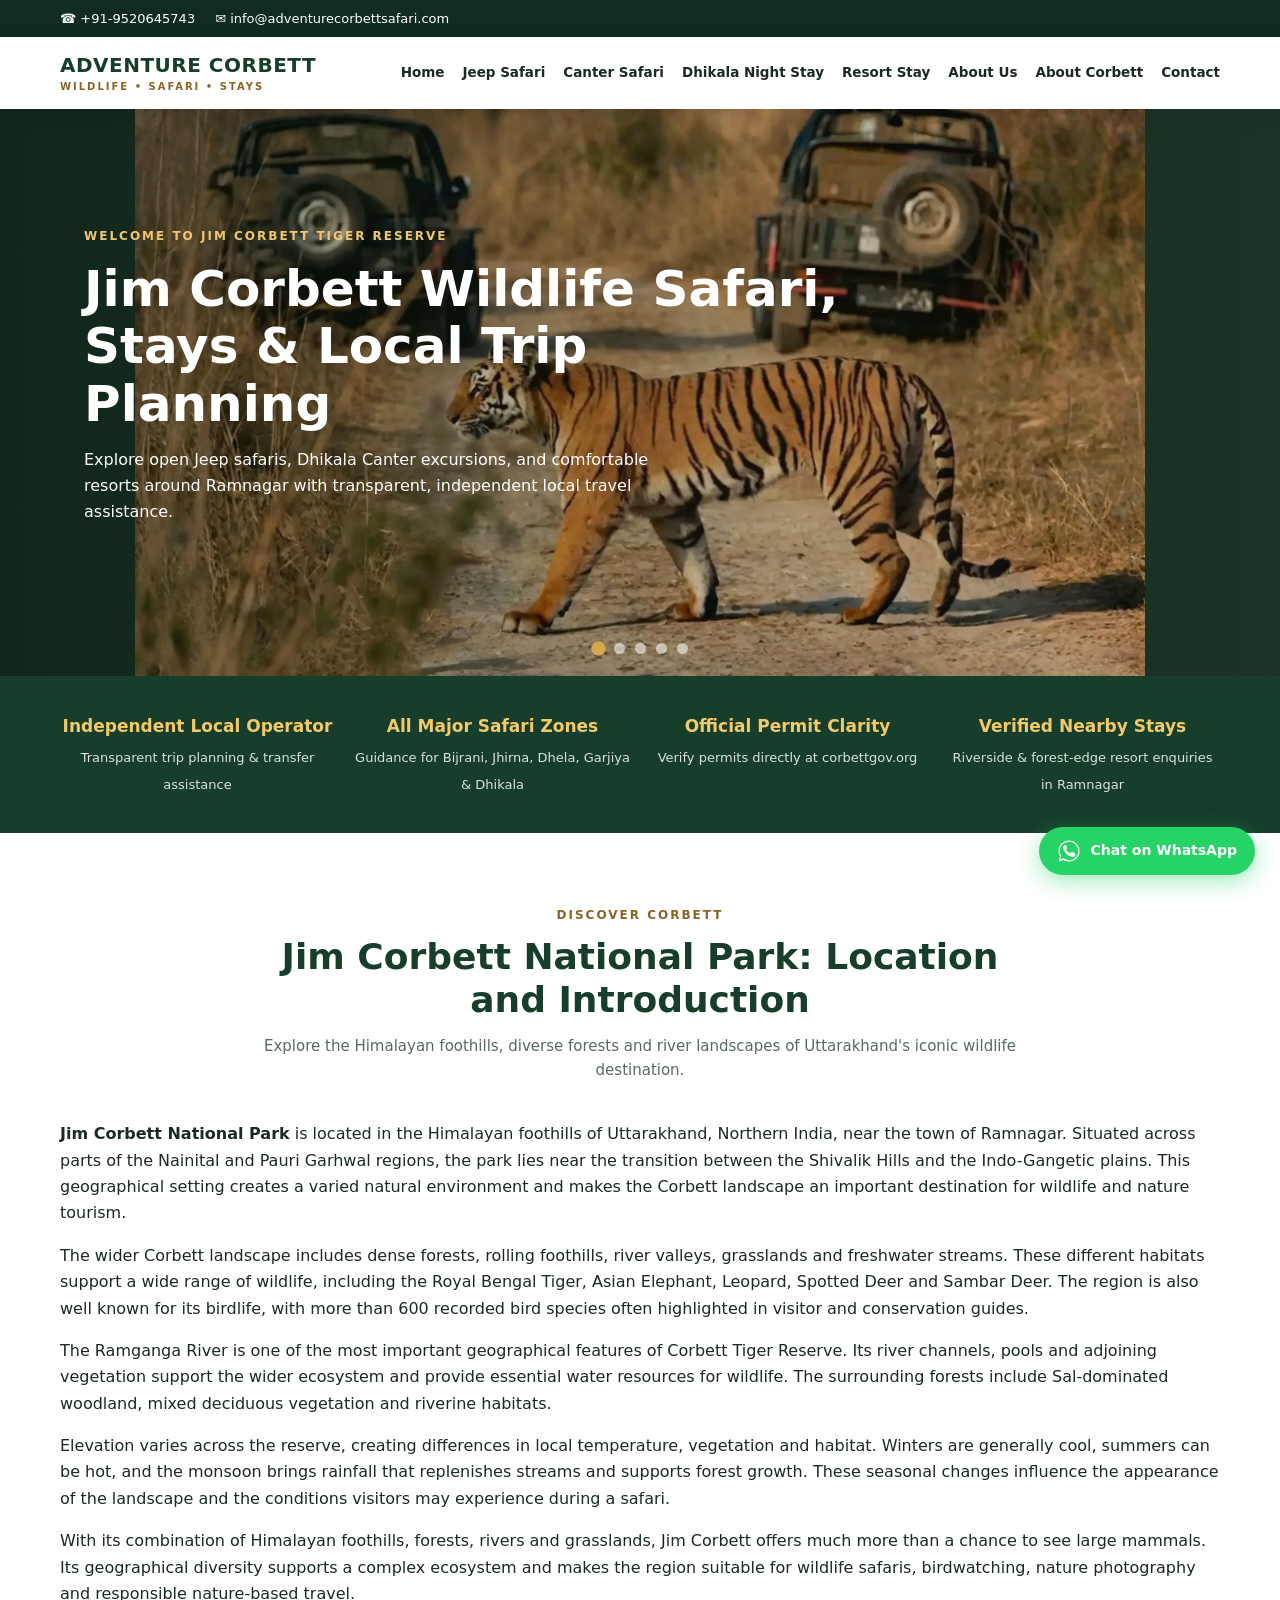
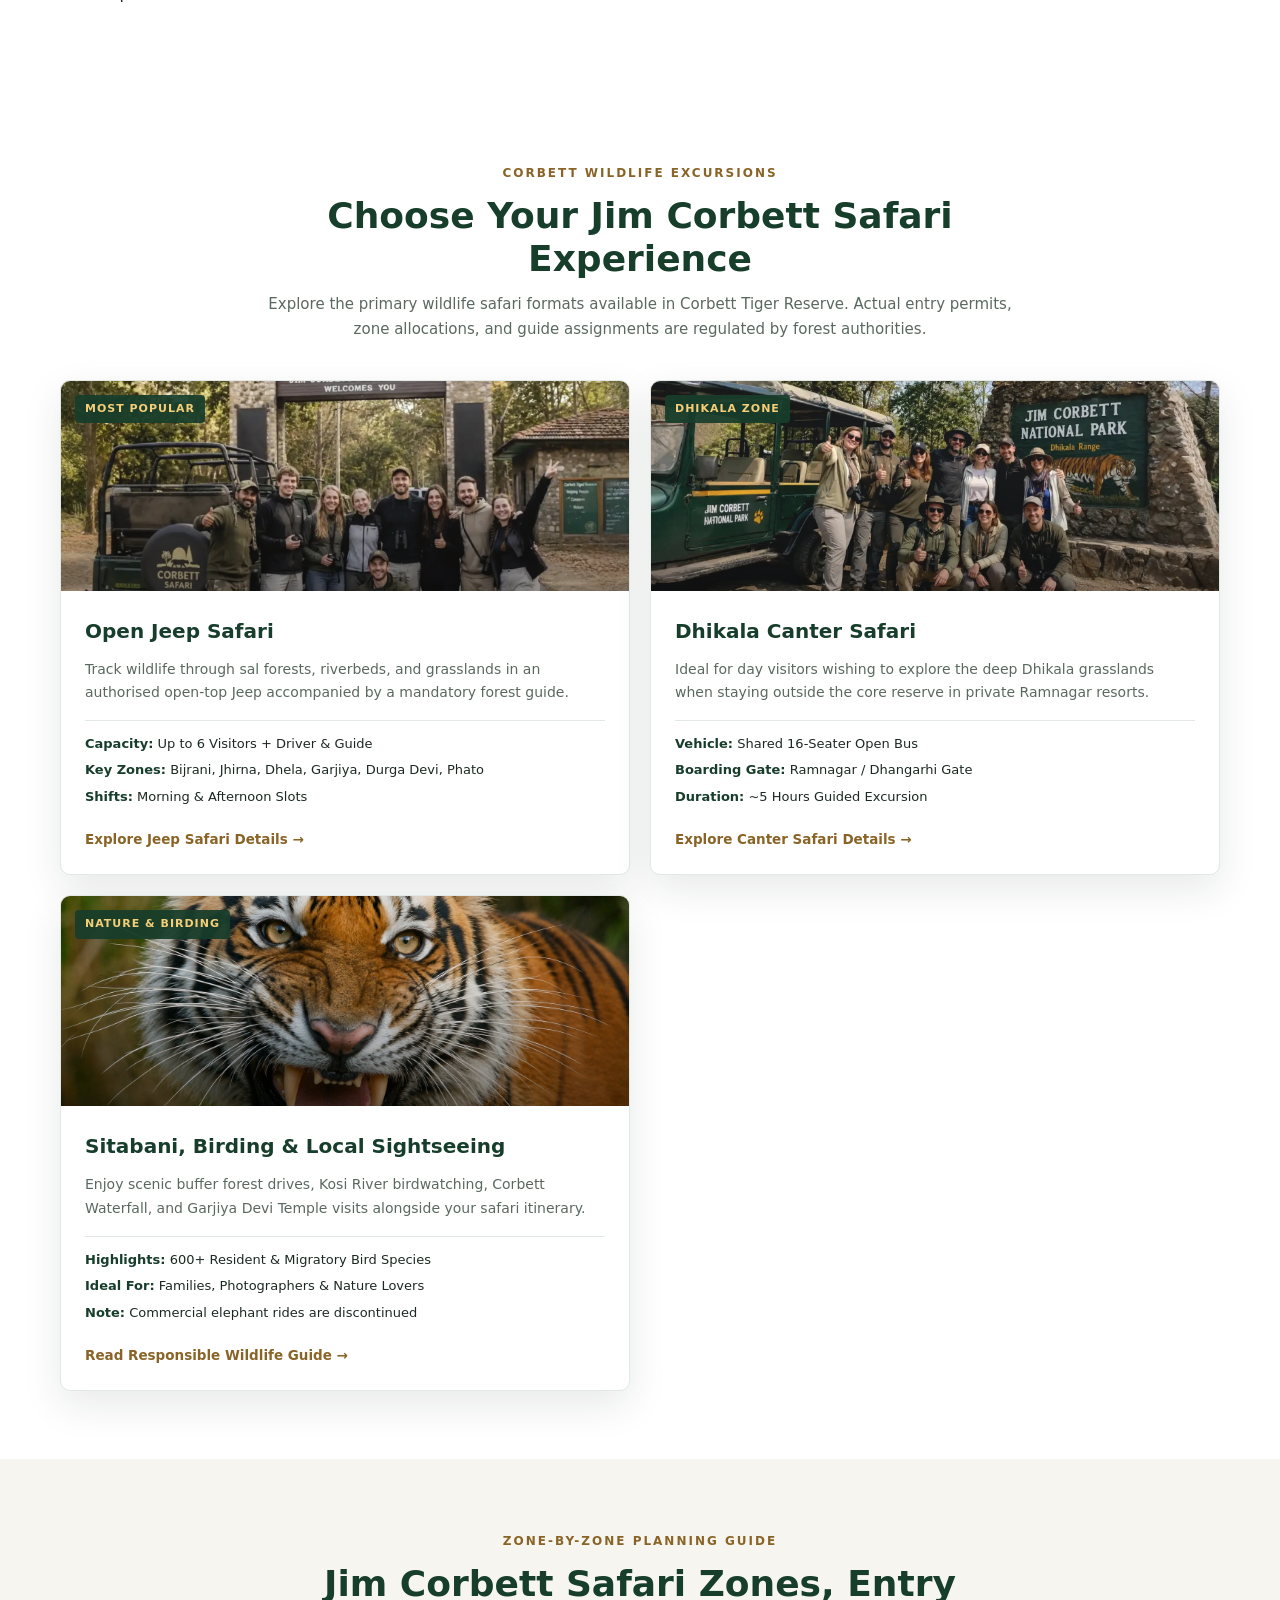
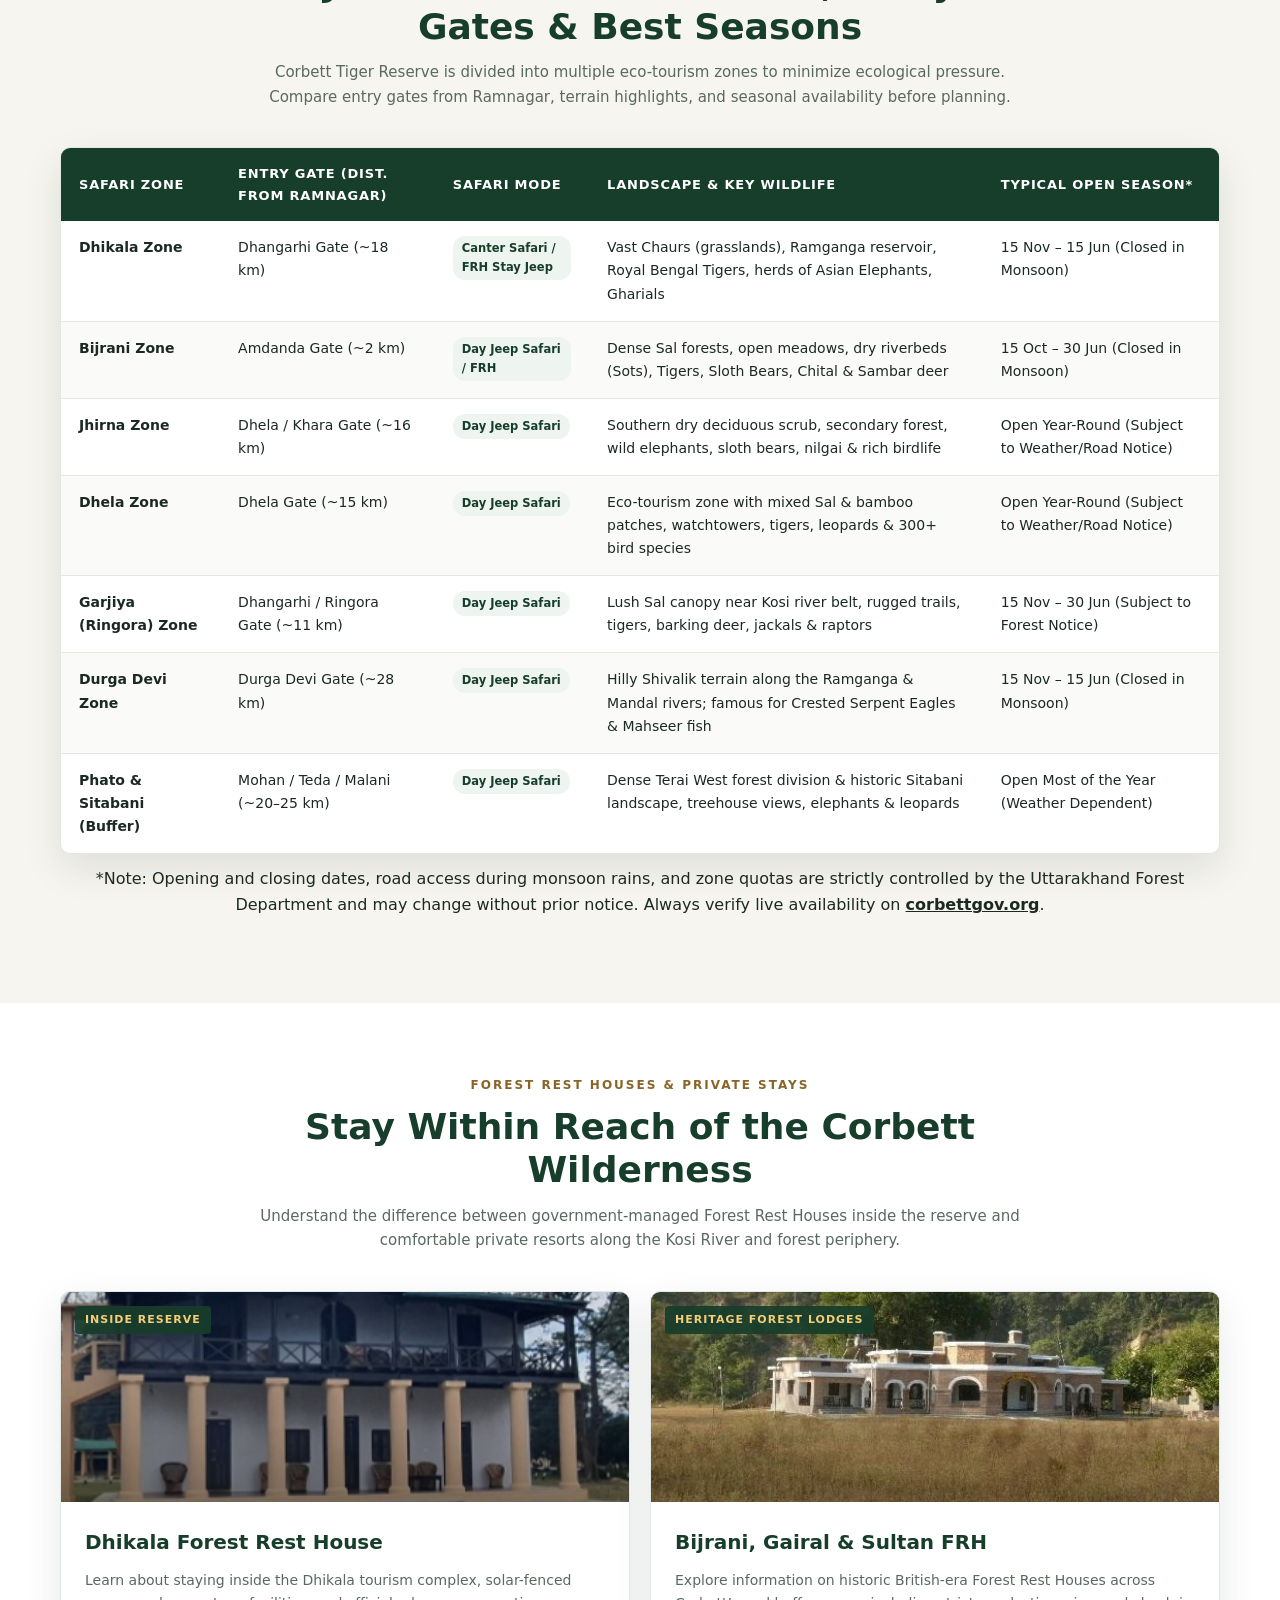
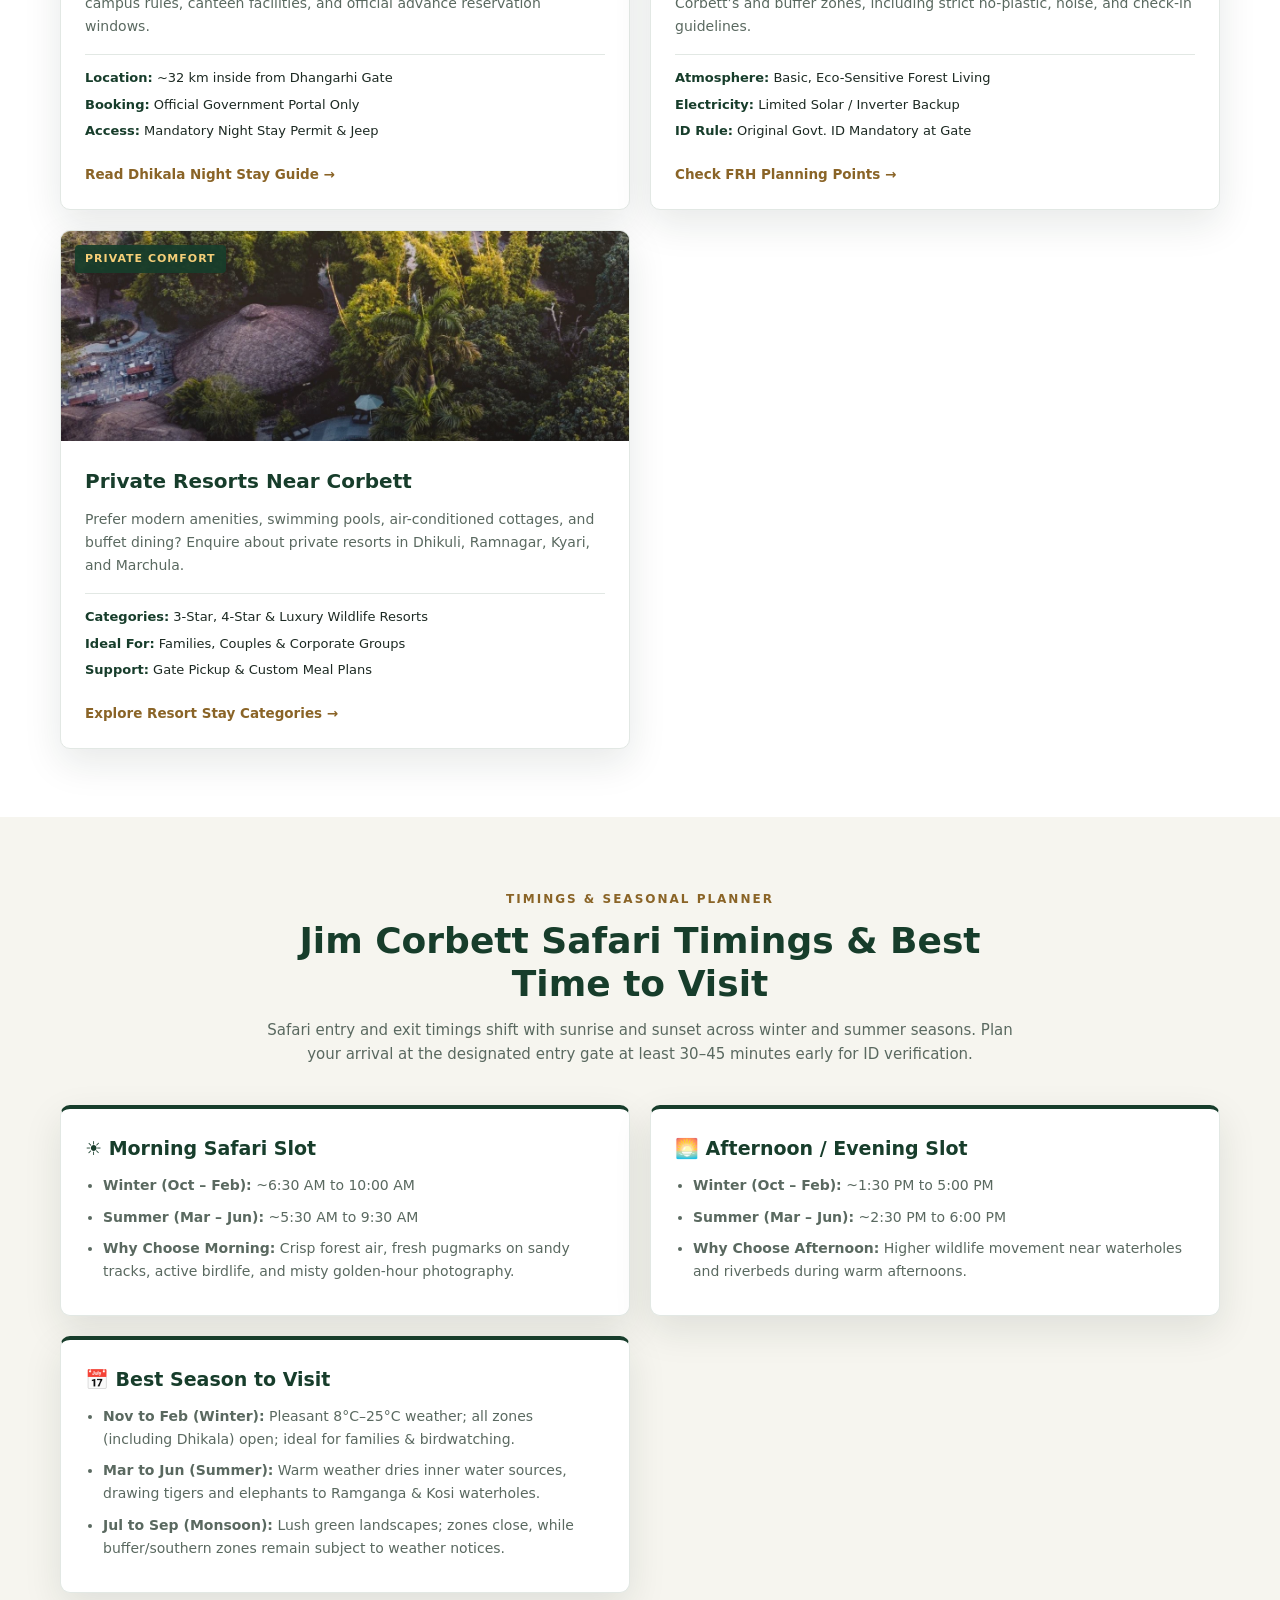
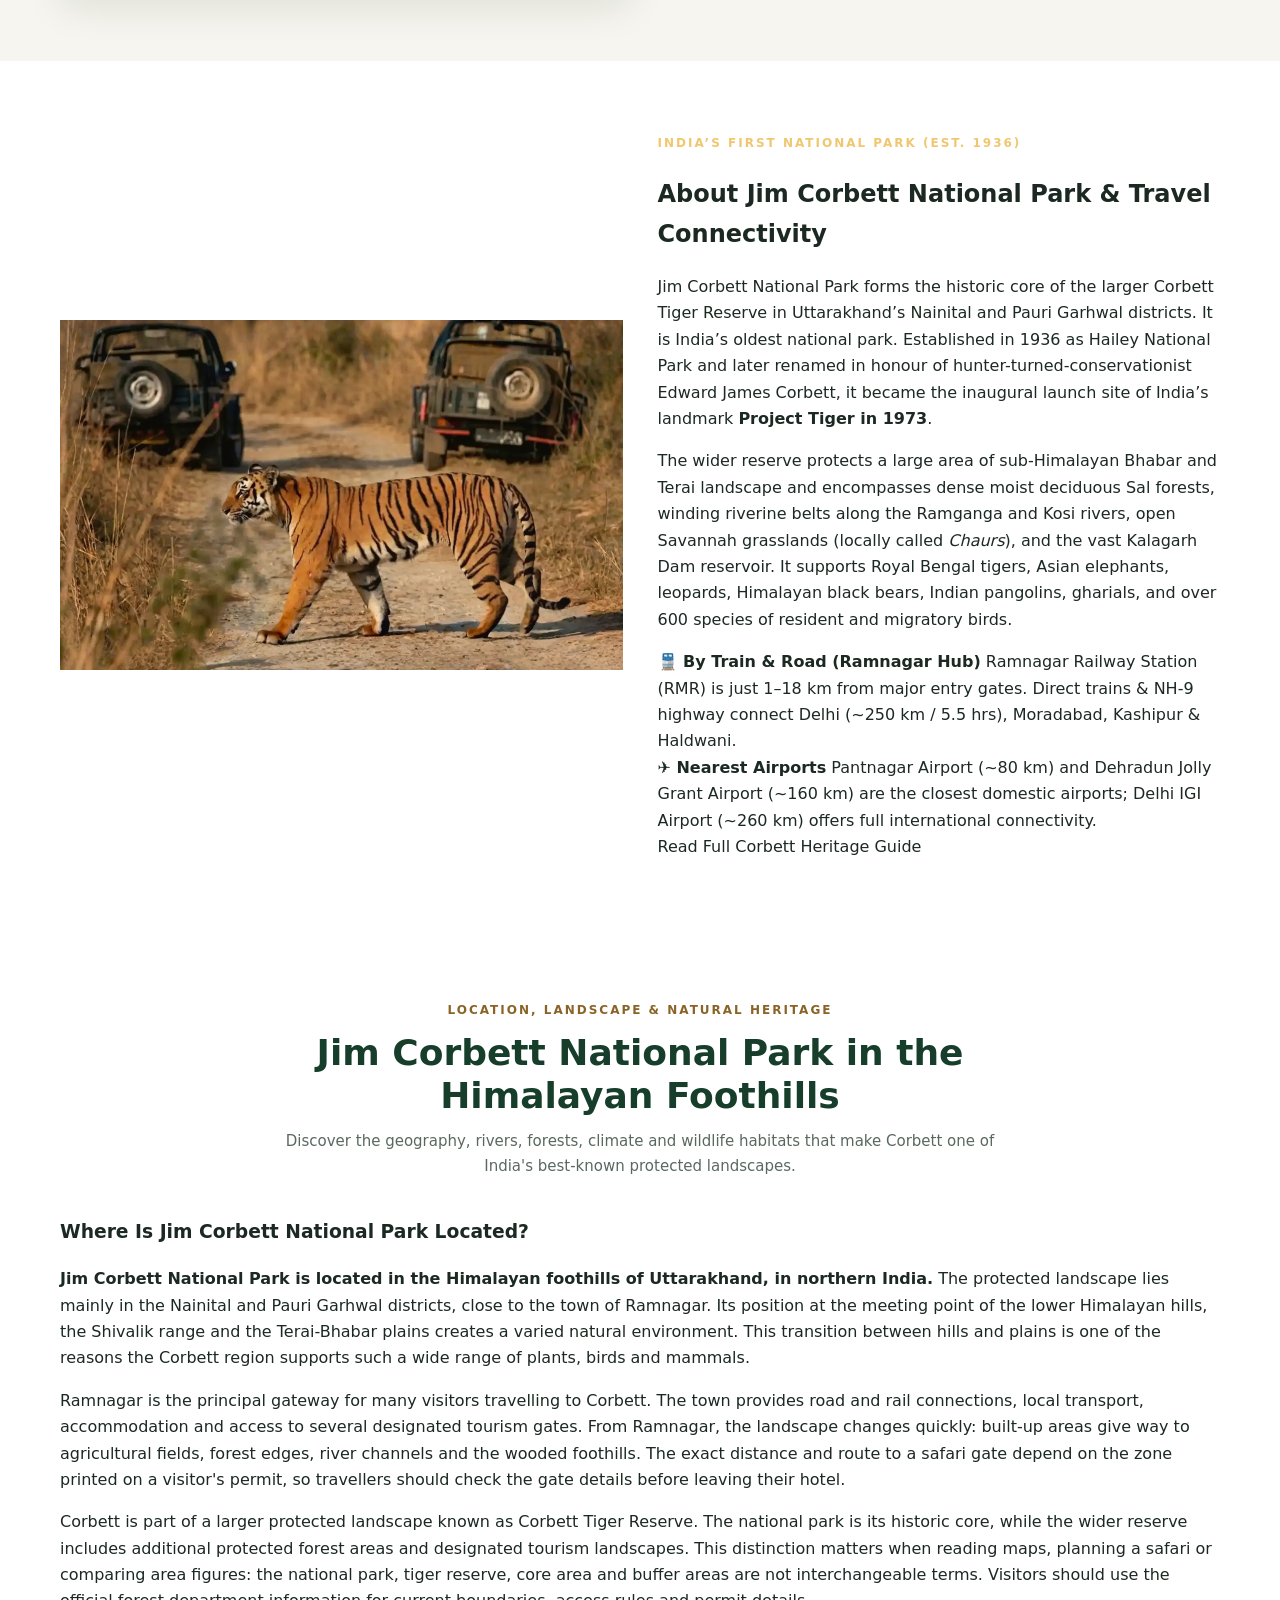
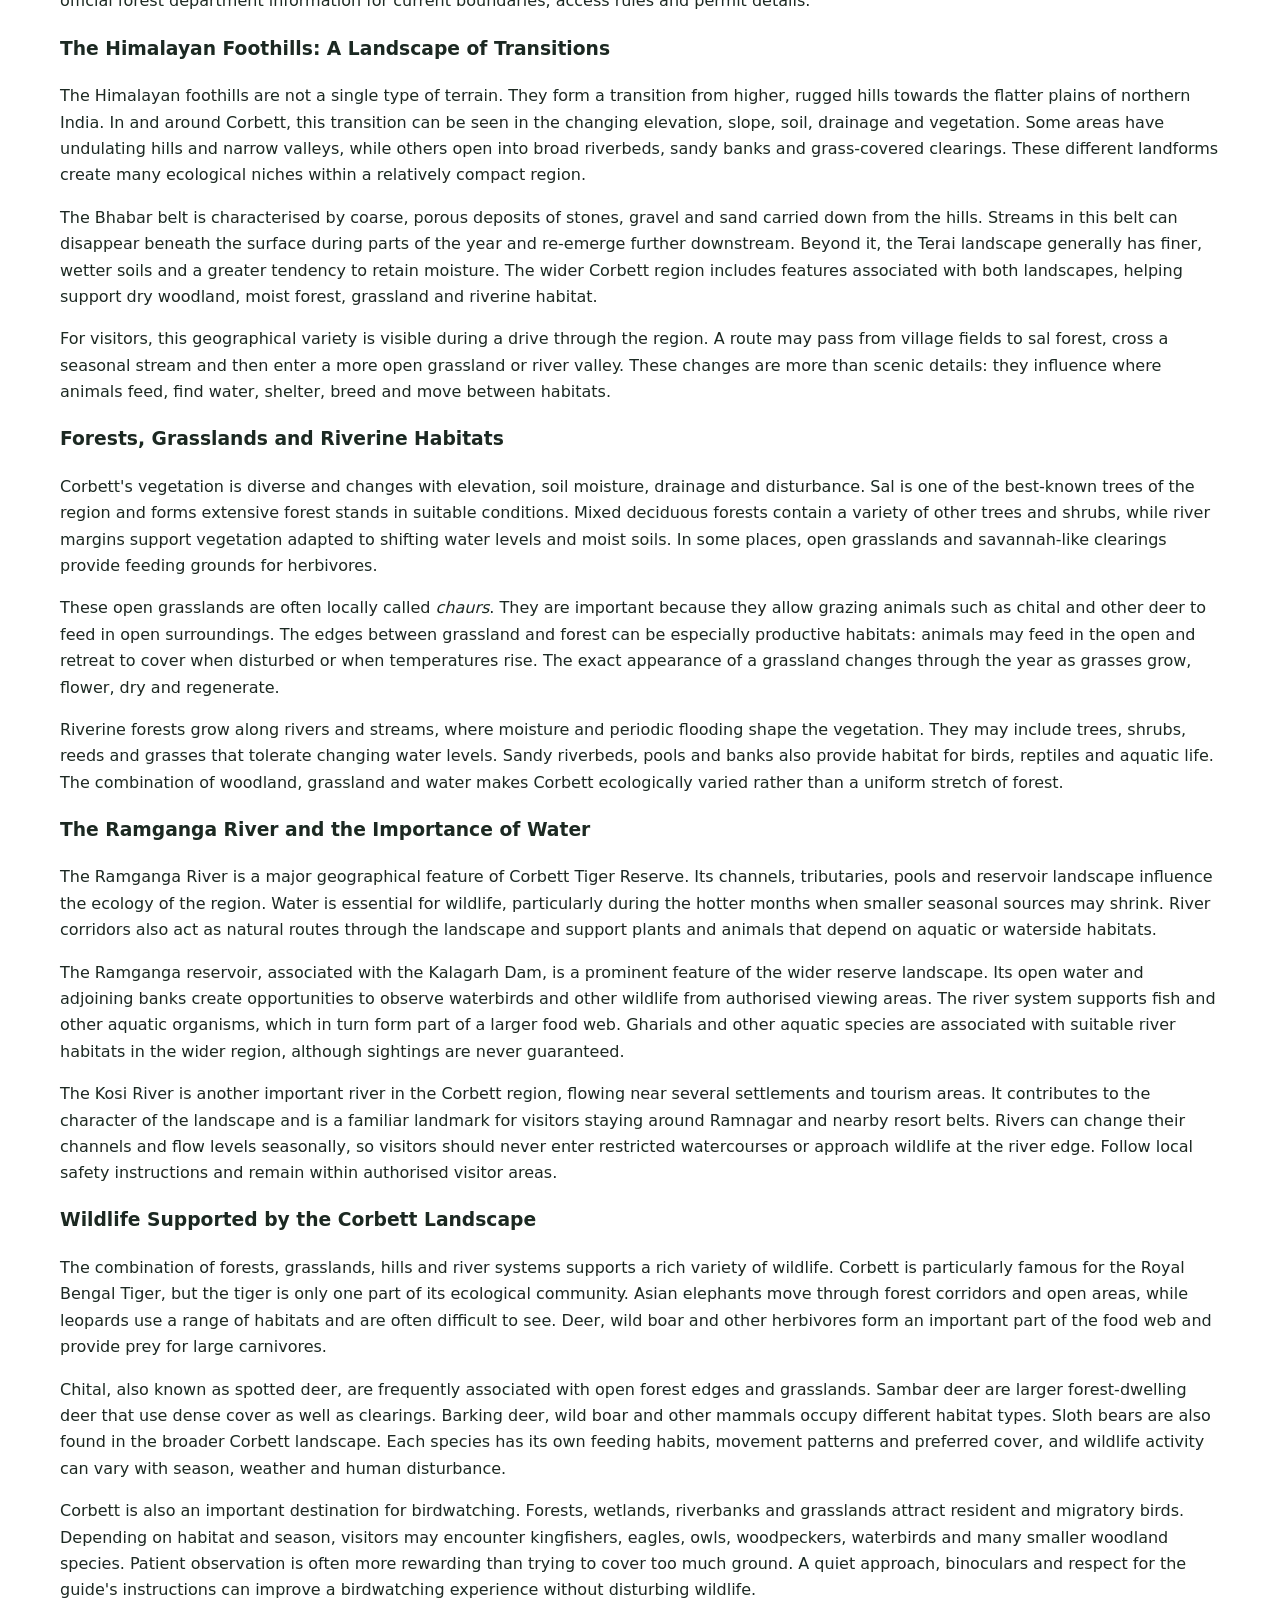
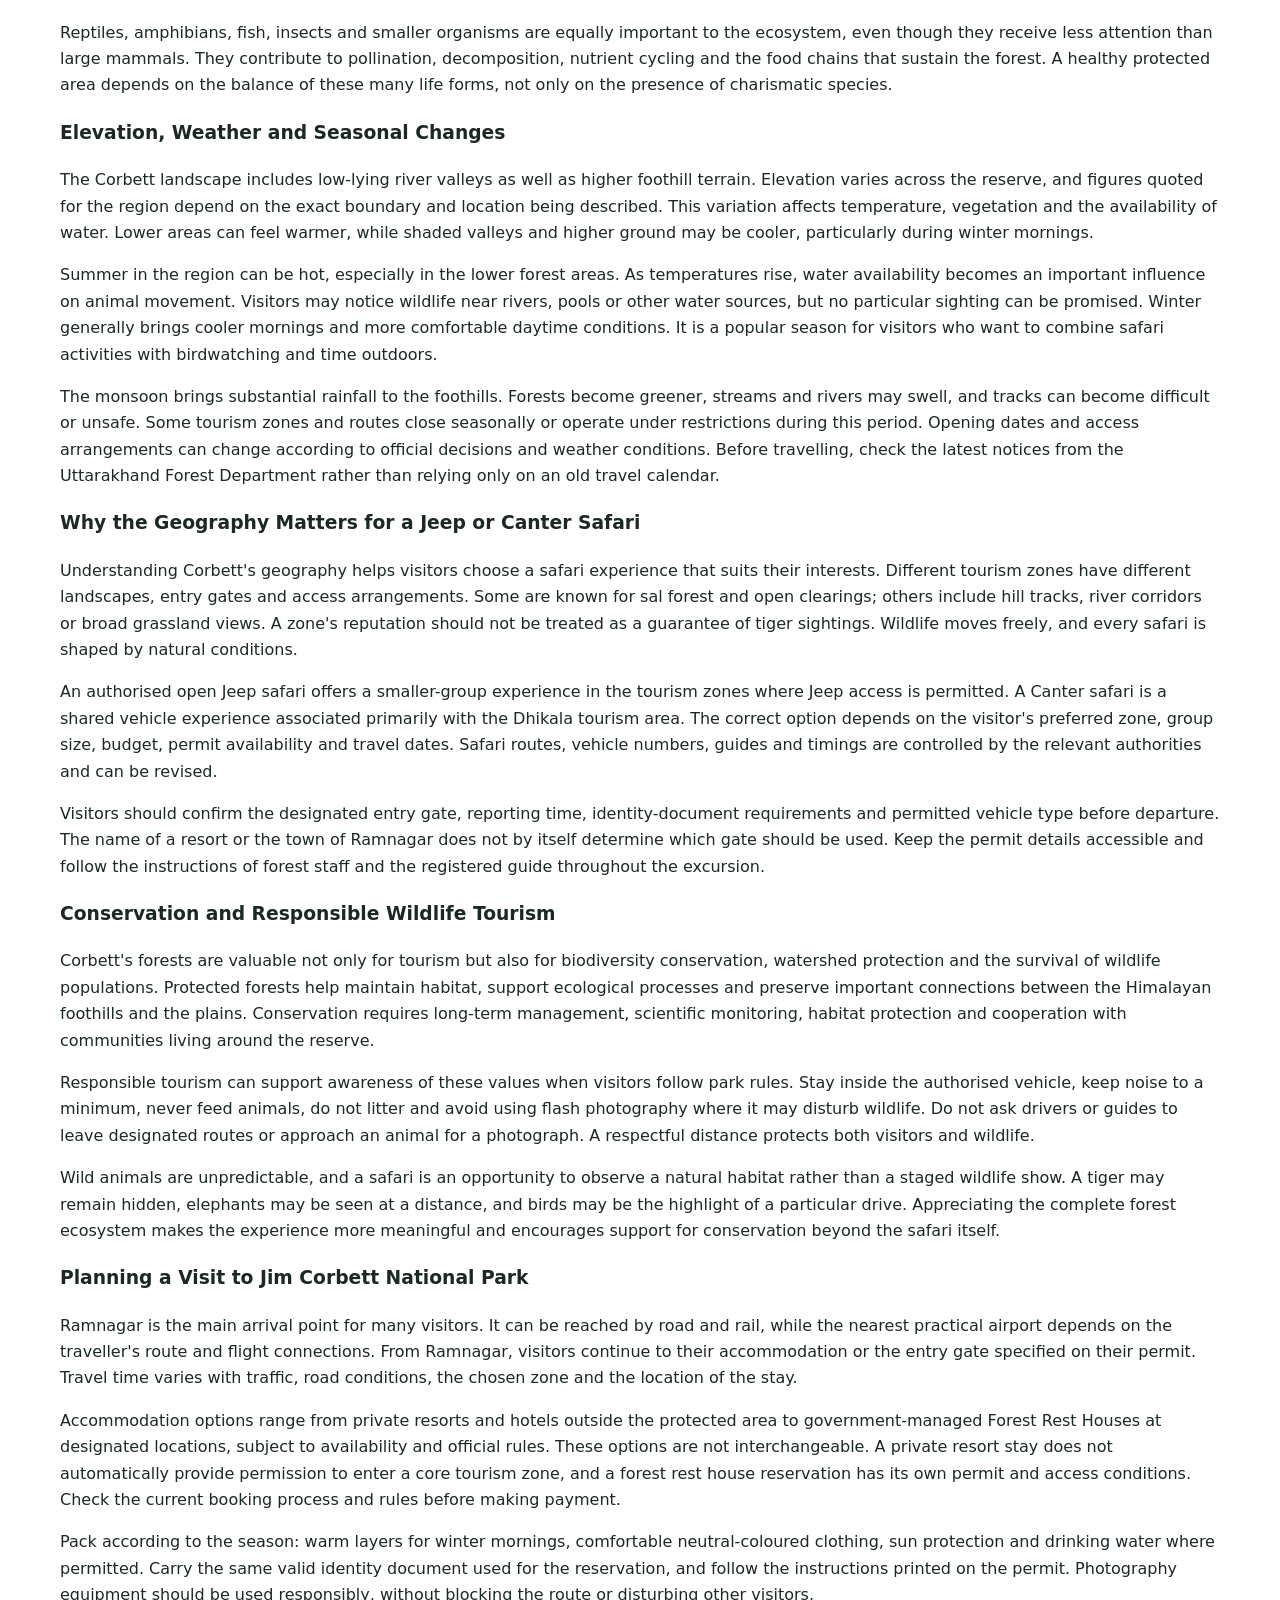
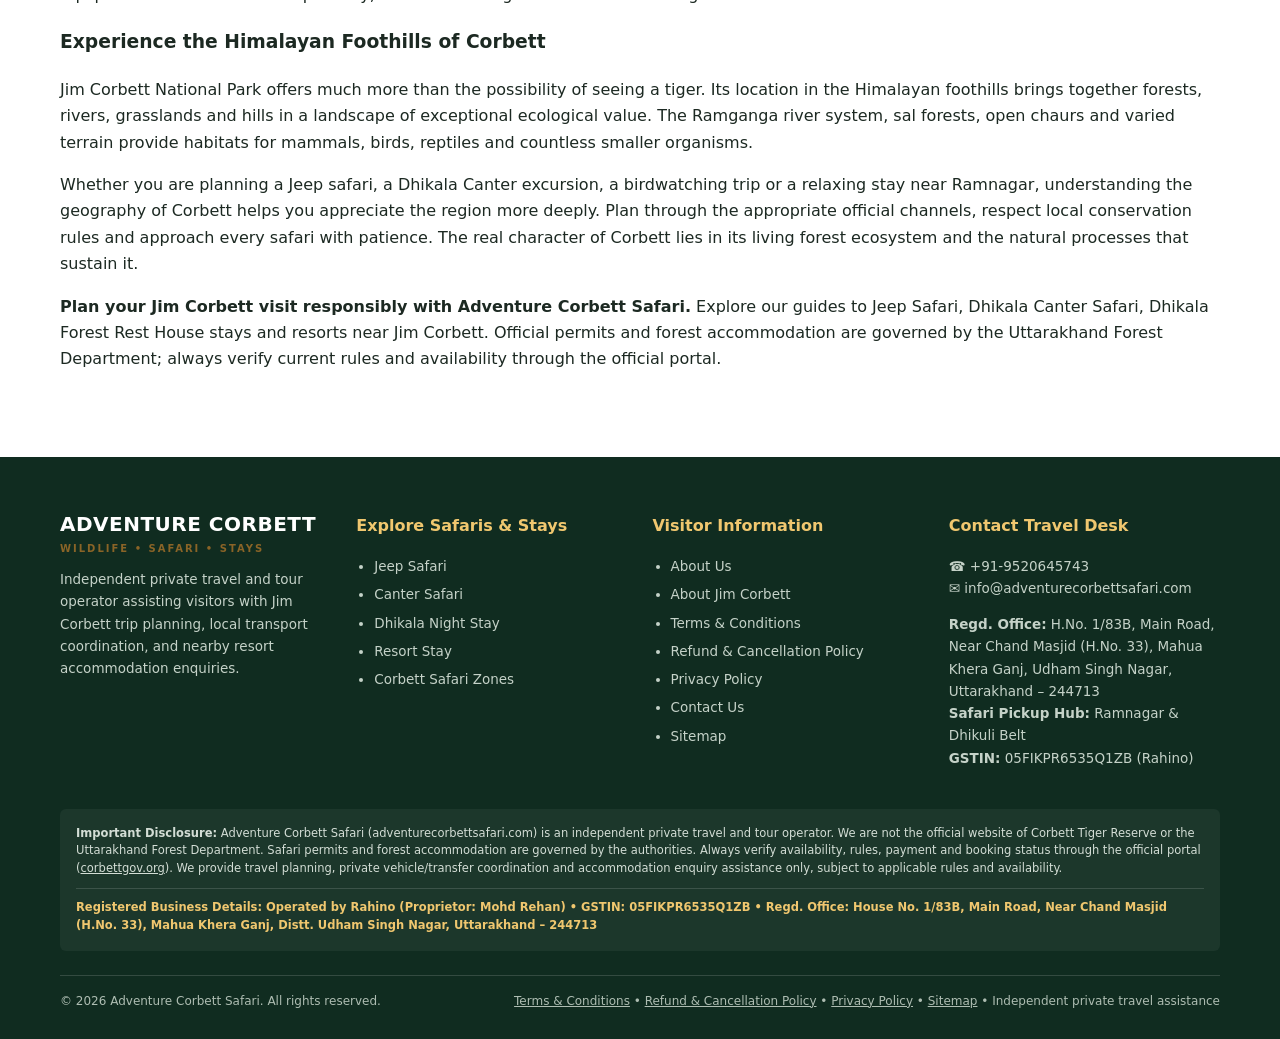
==== index.html @ 307fe95a "Update contact information and add sitemap link" ====
<!doctype html>
<html lang="en">
<head>
<!-- Google tag (gtag.js) -->
<script async src="https://www.googletagmanager.com/gtag/js?id=AW-18551133495"></script>
<script>
  window.dataLayer = window.dataLayer || [];
  function gtag(){dataLayer.push(arguments);}
  gtag('js', new Date());

  gtag('config', 'AW-18551133495');
</script>

<!-- Event snippet for Page view conversion page -->
<script>
  gtag('event', 'conversion', {
      'send_to': 'AW-18551133495/cM0RCI-6rrAdELeq741F',
      'value': 1.0,
      'currency': 'INR'
  });
</script>


  

  
  <meta charset="utf-8">
  <meta name="viewport" content="width=device-width, initial-scale=1">
  <title>Jim Corbett Tour Packages, Resort Stays &amp; Local Travel Guide | Adventure Corbett Safari</title>
  <meta name="description" content="Plan your Jim Corbett National Park trip with Jeep Safari, Dhikala Canter Safari, safari zone guides and resort stays near Ramnagar, Uttarakhand.">
  <meta name="keywords" content="Jim Corbett National Park, Jim Corbett safari, Jim Corbett Jeep Safari, Dhikala Canter Safari, Corbett safari zones, resorts near Jim Corbett, Ramnagar Uttarakhand">
  <link rel="canonical" href="https://adventurecorbettsafari.com/">
  <link rel="sitemap" type="application/xml" title="Sitemap" href="https://adventurecorbettsafari.com/sitemap.xml">
  <meta name="robots" content="index, follow">
  <meta name="theme-color" content="#173d2b">

  <!-- Favicon -->
  <link rel="icon" href="assets/zone/favicon.ico">

  <!-- Open Graph / Social Sharing -->
  <meta property="og:type" content="website">
  <meta property="og:title" content="Jim Corbett National Park Safari &amp; Travel Guide | Adventure Corbett">
  <meta property="og:description" content="Explore Jim Corbett Jeep Safari, Dhikala Canter Safari, safari zones, forest stays and resorts near Ramnagar with independent local travel assistance.">
  <meta property="og:url" content="https://adventurecorbettsafari.com/">
  <meta property="og:image" content="https://adventurecorbettsafari.com/assets/images/royal_bengal_tiger_closeup.webp">
  <meta property="og:locale" content="en_IN">
  <meta name="twitter:card" content="summary_large_image">
  <meta name="twitter:title" content="Jim Corbett National Park Safari &amp; Travel Guide">
  <meta name="twitter:description" content="Plan Jeep Safari, Dhikala Canter Safari and resort stays near Jim Corbett National Park.">

  <!-- Unified Stylesheet -->
  <link rel="stylesheet" href="assets/style.css">

  <!-- Structured Data (JSON-LD) for TravelAgency SEO Rich Snippets -->
  <script type="application/ld+json">
{
  "@context": "https://schema.org",
  "@graph": [
    {
      "@type": "TravelAgency",
      "@id": "https://adventurecorbettsafari.com/#travelagency",
      "name": "Adventure Corbett Safari",
      "legalName": "Rahino (Proprietor: Mohd Rehan)",
      "taxID": "05FIKPR6535Q1ZB",
      "description": "Independent private travel assistance for Jim Corbett safari planning, local transport coordination and resort accommodation enquiries near Ramnagar, Uttarakhand.",
      "url": "https://adventurecorbettsafari.com/",
      "telephone": "+91-9520645743",
      "email": "info@adventurecorbettsafari.com",
      "address": {
        "@type": "PostalAddress",
        "streetAddress": "House No. 1/83B, Main Road, Near Chand Masjid (H.No. 33), Mahua Khera Ganj, Distt. Udham Singh Nagar",
        "addressRegion": "Uttarakhand",
        "postalCode": "244713",
        "addressCountry": "IN"
      },
      "areaServed": [
        {
          "@type": "Place",
          "name": "Jim Corbett National Park"
        },
        {
          "@type": "City",
          "name": "Ramnagar"
        },
        {
          "@type": "AdministrativeArea",
          "name": "Uttarakhand"
        }
      ]
    },
    {
      "@type": "WebSite",
      "@id": "https://adventurecorbettsafari.com/#website",
      "url": "https://adventurecorbettsafari.com/",
      "name": "Adventure Corbett Safari",
      "publisher": {
        "@id": "https://adventurecorbettsafari.com/#travelagency"
      },
      "inLanguage": "en-IN"
    },
    {
      "@type": "WebPage",
      "@id": "https://adventurecorbettsafari.com/#webpage",
      "url": "https://adventurecorbettsafari.com/",
      "name": "Jim Corbett National Park Safari & Travel Guide",
      "dateModified": "2026-11-03T00:35:00+05:30",
      "isPartOf": {
        "@id": "https://adventurecorbettsafari.com/#website"
      },
      "about": {
        "@type": "Place",
        "name": "Jim Corbett National Park"
      },
      "inLanguage": "en-IN"
    }
  ]
}
  </script>
</head>
<body>

  <!-- ====================================================================
       GLOBAL TOPBAR (Identical on ALL 8 Pages)
       ==================================================================== -->
  <div class="topbar" id="top">
    <div class="topbar-inner">
      <div class="topbar-links">
        <a href="tel:+919520645743">☎ +91-9520645743</a>
        <a href="mailto:info@adventurecorbettsafari.com">✉ info@adventurecorbettsafari.com</a>
      </div>
    </div>
  </div>

  <!-- ====================================================================
       GLOBAL HEADER & NAVIGATION (Identical on ALL 8 Pages)
       Active class is applied automatically by assets/script.js
       ==================================================================== -->
  <header class="site-header">
    <div class="nav-wrap">
      <a class="brand" href="https://adventurecorbettsafari.com">
    ADVENTURE CORBETT
    <small>WILDLIFE • SAFARI • STAYS</small>
</a>
      <button class="menu-toggle" type="button" aria-label="Open navigation" aria-expanded="false">☰</button>
      <nav class="nav-links" aria-label="Main Navigation">
        <a href="https://adventurecorbettsafari.com">Home</a>
        <a href="jeep-safari.html">Jeep Safari</a>
        <a href="canter-safari.html">Canter Safari</a>
        <a href="dhikala-night-stay.html">Dhikala Night Stay</a>
        <a href="resort-stay.html">Resort Stay</a>
        <a href="about-us.html">About Us</a>
        <a href="about-jim-corbett.html">About Corbett</a>
        <a href="contact.html">Contact</a>
      </nav>
    </div>
  </header>

  <!-- ====================================================================
       HOME HERO SLIDER (ALL 5 ORIGINAL SLIDES INTACT - LOCAL WEBP)
       ==================================================================== -->
  
<section class="hero" aria-label="Jim Corbett Highlights">
    <div class="slides">

        <!-- Slide 1 -->
        <div class="slide active">
            <img
                src="assets/animation/royal-bengal-tiger.webp"
                alt="Royal Bengal Tiger during Jim Corbett wildlife safari"
                class="slide-image"
                width="1920"
                height="850"
                fetchpriority="high"
                decoding="async"
            >
            <div class="slide-content">
                <span class="eyebrow">Welcome to Jim Corbett Tiger Reserve</span>
                <h1>Jim Corbett Wildlife Safari, Stays &amp; Local Trip Planning</h1>
                <p>Explore open Jeep safaris, Dhikala Canter excursions, and comfortable resorts around Ramnagar with transparent, independent local travel assistance.</p>
            </div>
        </div>

        <!-- Slide 2 -->
        <div class="slide">
            <img
                src="assets/animation/safari-5.jpeg"
                alt="Jim Corbett National Park safari entrance gate"
                class="slide-image"
                width="1920"
                height="850"
                loading="lazy"
                decoding="async"
            >
            <div class="slide-content">
                <span class="eyebrow">4x4 Open Gypsy Experience</span>
                <h2>Explore Bijrani, Jhirna, Dhela &amp; Garjiya Safari Zones</h2>
                <p>Understand zone timings, entry gates, vehicle rules, and official permit procedures for morning and evening Jeep safaris across Corbett.</p>
            </div>
        </div>

        <!-- Slide 3 -->
        <div class="slide">
            <img
                src="assets/animation/safari-4.jpeg"
                alt="Wild tigers in Corbett forest habitat"
                class="slide-image"
                width="1920"
                height="850"
                loading="lazy"
                decoding="async"
            >
            <div class="slide-content">
                <span class="eyebrow">Heart of Corbett Grasslands</span>
                <h2>Dhikala Canter Safari &amp; Forest Rest House Guide</h2>
                <p>Discover the iconic Ramganga riverine belt and open Chaurs of Dhikala with clear guidance on shared Canter safaris and night stay permits.</p>
            </div>
        </div>

        <!-- Slide 4 -->
        <div class="slide">
            <img
                src="assets/animation/safari-3.jpeg"
                alt="Resort accommodation near Jim Corbett"
                class="slide-image"
                width="1920"
                height="850"
                loading="lazy"
                decoding="async"
            >
            <div class="slide-content">
                <span class="eyebrow">Stay Near Kosi River &amp; Forest Edge</span>
                <h2>Handpicked Resorts &amp; Family Stays Near Corbett</h2>
                <p>From riverside retreats in Dhikuli to peaceful forest-view cottages in Kyari and Choi, find the right base for your family or group tour.</p>
            </div>
        </div>

        <!-- Slide 5 -->
        <div class="slide">
            <img
                src="assets/animation/elephant-in-corbett-park.jpg"
                alt="Wild elephants walking through Corbett forest"
                class="slide-image"
                width="1920"
                height="850"
                loading="lazy"
                decoding="async"
            >
            <div class="slide-content">
                <span class="eyebrow">Responsible Wildlife Tourism</span>
                <h2>Come for the Wilderness. Respect Its Rules.</h2>
                <p>Plan responsibly, follow forest department guidelines, and always verify safari permits and FRH bookings on the official government portal.</p>
            </div>
        </div>

    </div>

    <div class="hero-dots" aria-label="Slider Navigation">
        <button type="button" class="active" aria-label="Slide 1"></button>
        <button type="button" aria-label="Slide 2"></button>
        <button type="button" aria-label="Slide 3"></button>
        <button type="button" aria-label="Slide 4"></button>
        <button type="button" aria-label="Slide 5"></button>
    </div>
</section>


  <!-- ====================================================================
       TRUST & TRANSPARENCY STRIP
       ==================================================================== -->
  <section class="feature-strip" aria-label="Why Plan With Us">
    <div class="feature-inner">
      <div>
        <strong>Independent Local Operator</strong>
        <span>Transparent trip planning &amp; transfer assistance</span>
      </div>
      <div>
        <strong>All Major Safari Zones</strong>
        <span>Guidance for Bijrani, Jhirna, Dhela, Garjiya &amp; Dhikala</span>
      </div>
      <div>
        <strong>Official Permit Clarity</strong>
        <span>Verify permits directly at corbettgov.org</span>
      </div>
      <div>
        <strong>Verified Nearby Stays</strong>
        <span>Riverside &amp; forest-edge resort enquiries in Ramnagar</span>
      </div>
    </div>
  </section>

  <!-- ====================================================================
       CORE SAFARI EXPERIENCES
       ==================================================================== -->

  <section class="section" id="corbett-overview">
    <div class="container">
      <div class="section-head">
        <span class="eyebrow">Discover Corbett</span>
        <h2>Jim Corbett National Park: Location and Introduction</h2>
        <p>Explore the Himalayan foothills, diverse forests and river landscapes of Uttarakhand's iconic wildlife destination.</p>
      </div>

      <div class="intro-copy">
        <p><strong>Jim Corbett National Park</strong> is located in the Himalayan foothills of Uttarakhand, Northern India, near the town of Ramnagar. Situated across parts of the Nainital and Pauri Garhwal regions, the park lies near the transition between the Shivalik Hills and the Indo-Gangetic plains. This geographical setting creates a varied natural environment and makes the Corbett landscape an important destination for wildlife and nature tourism.</p>

        <p>The wider Corbett landscape includes dense forests, rolling foothills, river valleys, grasslands and freshwater streams. These different habitats support a wide range of wildlife, including the Royal Bengal Tiger, Asian Elephant, Leopard, Spotted Deer and Sambar Deer. The region is also well known for its birdlife, with more than 600 recorded bird species often highlighted in visitor and conservation guides.</p>

        <p>The Ramganga River is one of the most important geographical features of Corbett Tiger Reserve. Its river channels, pools and adjoining vegetation support the wider ecosystem and provide essential water resources for wildlife. The surrounding forests include Sal-dominated woodland, mixed deciduous vegetation and riverine habitats.</p>

        <p>Elevation varies across the reserve, creating differences in local temperature, vegetation and habitat. Winters are generally cool, summers can be hot, and the monsoon brings rainfall that replenishes streams and supports forest growth. These seasonal changes influence the appearance of the landscape and the conditions visitors may experience during a safari.</p>

        <p>With its combination of Himalayan foothills, forests, rivers and grasslands, Jim Corbett offers much more than a chance to see large mammals. Its geographical diversity supports a complex ecosystem and makes the region suitable for wildlife safaris, birdwatching, nature photography and responsible nature-based travel.</p>
      </div>
    </div>
  </section>

  <section class="section" id="safari-experiences">
    <div class="container">
      <div class="section-head">
        <span class="eyebrow">Corbett Wildlife Excursions</span>
        <h2>Choose Your Jim Corbett Safari Experience</h2>
        <p>Explore the primary wildlife safari formats available in Corbett Tiger Reserve. Actual entry permits, zone allocations, and guide assignments are regulated by forest authorities.</p>
      </div>

      <div class="cards">
        <article class="card">
          <div class="card-image" style="background-image:url('assets/animation/jim-corbett-national-park-view.webp')">
            <span class="card-tag">Most Popular</span>
          </div>
          <div class="card-body">
            <h3>Open Jeep Safari</h3>
            <p>Track wildlife through sal forests, riverbeds, and grasslands in an authorised open-top Jeep accompanied by a mandatory forest guide.</p>
            <ul class="card-meta">
              <li><strong>Capacity:</strong> Up to 6 Visitors + Driver &amp; Guide</li>
              <li><strong>Key Zones:</strong> Bijrani, Jhirna, Dhela, Garjiya, Durga Devi, Phato</li>
              <li><strong>Shifts:</strong> Morning &amp; Afternoon Slots</li>
            </ul>
            <a class="text-link" href="jeep-safari.html">Explore Jeep Safari Details →</a>
          </div>
        </article>

        <article class="card">
          <div class="card-image" style="background-image:url('assets/animation/jim-corbett-park.webp')">
            <span class="card-tag">Dhikala Zone</span>
          </div>
          <div class="card-body">
            <h3>Dhikala Canter Safari</h3>
            <p>Ideal for day visitors wishing to explore the deep Dhikala grasslands when staying outside the core reserve in private Ramnagar resorts.</p>
            <ul class="card-meta">
              <li><strong>Vehicle:</strong> Shared 16-Seater Open Bus</li>
              <li><strong>Boarding Gate:</strong> Ramnagar / Dhangarhi Gate</li>
              <li><strong>Duration:</strong> ~5 Hours Guided Excursion</li>
            </ul>
            <a class="text-link" href="canter-safari.html">Explore Canter Safari Details →</a>
          </div>
        </article>

        <article class="card">
          <div class="card-image" style="background-image:url('assets/images/royal_bengal_tiger_closeup.webp')">
            <span class="card-tag">Nature &amp; Birding</span>
          </div>
          <div class="card-body">
            <h3>Sitabani, Birding &amp; Local Sightseeing</h3>
            <p>Enjoy scenic buffer forest drives, Kosi River birdwatching, Corbett Waterfall, and Garjiya Devi Temple visits alongside your safari itinerary.</p>
            <ul class="card-meta">
              <li><strong>Highlights:</strong> 600+ Resident &amp; Migratory Bird Species</li>
              <li><strong>Ideal For:</strong> Families, Photographers &amp; Nature Lovers</li>
              <li><strong>Note:</strong> Commercial elephant rides are discontinued</li>
            </ul>
            <a class="text-link" href="about-jim-corbett.html">Read Responsible Wildlife Guide →</a>
          </div>
        </article>
      </div>
    </div>
  </section>

  <!-- ====================================================================
       CORBETT SAFARI ZONES COMPARISON TABLE
       ==================================================================== -->
  <section class="section alt" id="safari-zones">
    <div class="container">
      <div class="section-head">
        <span class="eyebrow">Zone-by-Zone Planning Guide</span>
        <h2>Jim Corbett Safari Zones, Entry Gates &amp; Best Seasons</h2>
        <p>Corbett Tiger Reserve is divided into multiple eco-tourism zones to minimize ecological pressure. Compare entry gates from Ramnagar, terrain highlights, and seasonal availability before planning.</p>
      </div>

      <div class="table-wrap" role="region" aria-label="Jim Corbett Safari Zones Comparison" tabindex="0">
        <table class="zone-table">
          <thead>
            <tr>
              <th>Safari Zone</th>
              <th>Entry Gate (Dist. from Ramnagar)</th>
              <th>Safari Mode</th>
              <th>Landscape &amp; Key Wildlife</th>
              <th>Typical Open Season*</th>
            </tr>
          </thead>
          <tbody>
            <tr>
              <td><strong>Dhikala Zone</strong></td>
              <td>Dhangarhi Gate (~18 km)</td>
              <td><span class="zone-badge">Canter Safari / FRH Stay Jeep</span></td>
              <td>Vast Chaurs (grasslands), Ramganga reservoir, Royal Bengal Tigers, herds of Asian Elephants, Gharials</td>
              <td>15 Nov – 15 Jun (Closed in Monsoon)</td>
            </tr>
            <tr>
              <td><strong>Bijrani Zone</strong></td>
              <td>Amdanda Gate (~2 km)</td>
              <td><span class="zone-badge">Day Jeep Safari / FRH</span></td>
              <td>Dense Sal forests, open meadows, dry riverbeds (Sots), Tigers, Sloth Bears, Chital &amp; Sambar deer</td>
              <td>15 Oct – 30 Jun (Closed in Monsoon)</td>
            </tr>
            <tr>
              <td><strong>Jhirna Zone</strong></td>
              <td>Dhela / Khara Gate (~16 km)</td>
              <td><span class="zone-badge">Day Jeep Safari</span></td>
              <td>Southern dry deciduous scrub, secondary forest, wild elephants, sloth bears, nilgai &amp; rich birdlife</td>
              <td>Open Year-Round (Subject to Weather/Road Notice)</td>
            </tr>
            <tr>
              <td><strong>Dhela Zone</strong></td>
              <td>Dhela Gate (~15 km)</td>
              <td><span class="zone-badge">Day Jeep Safari</span></td>
              <td>Eco-tourism zone with mixed Sal &amp; bamboo patches, watchtowers, tigers, leopards &amp; 300+ bird species</td>
              <td>Open Year-Round (Subject to Weather/Road Notice)</td>
            </tr>
            <tr>
              <td><strong>Garjiya (Ringora) Zone</strong></td>
              <td>Dhangarhi / Ringora Gate (~11 km)</td>
              <td><span class="zone-badge">Day Jeep Safari</span></td>
              <td>Lush Sal canopy near Kosi river belt, rugged trails, tigers, barking deer, jackals &amp; raptors</td>
              <td>15 Nov – 30 Jun (Subject to Forest Notice)</td>
            </tr>
            <tr>
              <td><strong>Durga Devi Zone</strong></td>
              <td>Durga Devi Gate (~28 km)</td>
              <td><span class="zone-badge">Day Jeep Safari</span></td>
              <td>Hilly Shivalik terrain along the Ramganga &amp; Mandal rivers; famous for Crested Serpent Eagles &amp; Mahseer fish</td>
              <td>15 Nov – 15 Jun (Closed in Monsoon)</td>
            </tr>
            <tr>
              <td><strong>Phato &amp; Sitabani (Buffer)</strong></td>
              <td>Mohan / Teda / Malani (~20–25 km)</td>
              <td><span class="zone-badge">Day Jeep Safari</span></td>
              <td>Dense Terai West forest division &amp; historic Sitabani landscape, treehouse views, elephants &amp; leopards</td>
              <td>Open Most of the Year (Weather Dependent)</td>
            </tr>
          </tbody>
        </table>
      </div>
      <p class="small" style="margin-top:12px;text-align:center">
        *Note: Opening and closing dates, road access during monsoon rains, and zone quotas are strictly controlled by the Uttarakhand Forest Department and may change without prior notice. Always verify live availability on <a href="https://corbettgov.org/" target="_blank" rel="noopener" style="text-decoration:underline;font-weight:700">corbettgov.org</a>.
      </p>
    </div>
  </section>

  <!-- ====================================================================
       FOREST ACCOMMODATION & RESORT STAYS
       ==================================================================== -->
  <section class="section" id="accommodation">
    <div class="container">
      <div class="section-head">
        <span class="eyebrow">Forest Rest Houses &amp; Private Stays</span>
        <h2>Stay Within Reach of the Corbett Wilderness</h2>
        <p>Understand the difference between government-managed Forest Rest Houses inside the reserve and comfortable private resorts along the Kosi River and forest periphery.</p>
      </div>

      <div class="cards">
        <article class="card">
          <div class="card-image" style="background-image:url('assets/dhikala-zone/dhikala-rest-house.webp')">
            <span class="card-tag">Inside Reserve</span>
          </div>
          <div class="card-body">
            <h3>Dhikala Forest Rest House</h3>
            <p>Learn about staying inside the Dhikala tourism complex, solar-fenced campus rules, canteen facilities, and official advance reservation windows.</p>
            <ul class="card-meta">
              <li><strong>Location:</strong> ~32 km inside from Dhangarhi Gate</li>
              <li><strong>Booking:</strong> Official Government Portal Only</li>
              <li><strong>Access:</strong> Mandatory Night Stay Permit &amp; Jeep</li>
            </ul>
            <a class="text-link" href="dhikala-night-stay.html">Read Dhikala Night Stay Guide →</a>
          </div>
        </article>

        <article class="card">
          <div class="card-image" style="background-image:url('assets/images/forest-house.webp')">
            <span class="card-tag">Heritage Forest Lodges</span>
          </div>
          <div class="card-body">
            <h3>Bijrani, Gairal &amp; Sultan FRH</h3>
            <p>Explore information on historic British-era Forest Rest Houses across Corbett’s and buffer zones, including strict no-plastic, noise, and check-in guidelines.</p>
            <ul class="card-meta">
              <li><strong>Atmosphere:</strong> Basic, Eco-Sensitive Forest Living</li>
              <li><strong>Electricity:</strong> Limited Solar / Inverter Backup</li>
              <li><strong>ID Rule:</strong> Original Govt. ID Mandatory at Gate</li>
            </ul>
            <a class="text-link" href="dhikala-night-stay.html">Check FRH Planning Points →</a>
          </div>
        </article>

        <article class="card">
          <div class="card-image" style="background-image:url('assets/resorts/taj-corbett-1.webp')">
            <span class="card-tag">Private Comfort</span>
          </div>
          <div class="card-body">
            <h3>Private Resorts Near Corbett</h3>
            <p>Prefer modern amenities, swimming pools, air-conditioned cottages, and buffet dining? Enquire about private resorts in Dhikuli, Ramnagar, Kyari, and Marchula.</p>
            <ul class="card-meta">
              <li><strong>Categories:</strong> 3-Star, 4-Star &amp; Luxury Wildlife Resorts</li>
              <li><strong>Ideal For:</strong> Families, Couples &amp; Corporate Groups</li>
              <li><strong>Support:</strong> Gate Pickup &amp; Custom Meal Plans</li>
            </ul>
            <a class="text-link" href="resort-stay.html">Explore Resort Stay Categories →</a>
          </div>
        </article>
      </div>
    </div>
  </section>

  <!-- ====================================================================
       SAFARI TIMINGS & BEST TIME TO VISIT GUIDE
       ==================================================================== -->
  <section class="section alt" id="timings-guide">
    <div class="container">
      <div class="section-head">
        <span class="eyebrow">Timings &amp; Seasonal Planner</span>
        <h2>Jim Corbett Safari Timings &amp; Best Time to Visit</h2>
        <p>Safari entry and exit timings shift with sunrise and sunset across winter and summer seasons. Plan your arrival at the designated entry gate at least 30–45 minutes early for ID verification.</p>
      </div>

      <div class="timings-grid">
        <div class="timing-card">
          <h3>☀️ Morning Safari Slot</h3>
          <ul>
            <li><strong>Winter (Oct – Feb):</strong> ~6:30 AM to 10:00 AM</li>
            <li><strong>Summer (Mar – Jun):</strong> ~5:30 AM to 9:30 AM</li>
            <li><strong>Why Choose Morning:</strong> Crisp forest air, fresh pugmarks on sandy tracks, active birdlife, and misty golden-hour photography.</li>
          </ul>
        </div>

        <div class="timing-card">
          <h3>🌅 Afternoon / Evening Slot</h3>
          <ul>
            <li><strong>Winter (Oct – Feb):</strong> ~1:30 PM to 5:00 PM</li>
            <li><strong>Summer (Mar – Jun):</strong> ~2:30 PM to 6:00 PM</li>
            <li><strong>Why Choose Afternoon:</strong> Higher wildlife movement near waterholes and riverbeds during warm afternoons.</li>
          </ul>
        </div>

        <div class="timing-card">
          <h3>📅 Best Season to Visit</h3>
          <ul>
            <li><strong>Nov to Feb (Winter):</strong> Pleasant 8°C–25°C weather; all zones (including Dhikala) open; ideal for families &amp; birdwatching.</li>
            <li><strong>Mar to Jun (Summer):</strong> Warm weather dries inner water sources, drawing tigers and elephants to Ramganga &amp; Kosi waterholes.</li>
            <li><strong>Jul to Sep (Monsoon):</strong> Lush green landscapes; zones close, while buffer/southern zones remain subject to weather notices.</li>
          </ul>
        </div>
      </div>
    </div>
  </section>

  <!-- ====================================================================
       ABOUT JIM CORBETT NATIONAL PARK
       ==================================================================== -->
  <section class="section" id="about-corbett">
    <div class="container intro-grid">
      <div class="intro-image" style="background-image:url('assets/animation/royal-bengal-tiger.webp')" role="img" aria-label="Jim Corbett National Park Forest and River Landscape"></div>
      <div class="intro-copy">
        <span class="eyebrow">India’s First National Park (Est. 1936)</span>
        <h2>About Jim Corbett National Park &amp; Travel Connectivity</h2>
        <p>
          Jim Corbett National Park forms the historic core of the larger Corbett Tiger Reserve in Uttarakhand’s Nainital and Pauri Garhwal districts. It is India’s oldest national park. Established in 1936 as Hailey National Park and later renamed in honour of hunter-turned-conservationist Edward James Corbett, it became the inaugural launch site of India’s landmark <strong>Project Tiger in 1973</strong>.
        </p>
        <p>
          The wider reserve protects a large area of sub-Himalayan Bhabar and Terai landscape and encompasses dense moist deciduous Sal forests, winding riverine belts along the Ramganga and Kosi rivers, open Savannah grasslands (locally called <em>Chaurs</em>), and the vast Kalagarh Dam reservoir. It supports Royal Bengal tigers, Asian elephants, leopards, Himalayan black bears, Indian pangolins, gharials, and over 600 species of resident and migratory birds.
        </p>

        <div class="info-boxes">
          <div class="info-box">
            <strong>🚆 By Train &amp; Road (Ramnagar Hub)</strong>
            <span>Ramnagar Railway Station (RMR) is just 1–18 km from major entry gates. Direct trains &amp; NH-9 highway connect Delhi (~250 km / 5.5 hrs), Moradabad, Kashipur &amp; Haldwani.</span>
          </div>
          <div class="info-box">
            <strong>✈️ Nearest Airports</strong>
            <span>Pantnagar Airport (~80 km) and Dehradun Jolly Grant Airport (~160 km) are the closest domestic airports; Delhi IGI Airport (~260 km) offers full international connectivity.</span>
          </div>
        </div>

        <a class="btn" href="about-jim-corbett.html">Read Full Corbett Heritage Guide</a>
      </div>
    </div>
  </section>

  <section class="section" id="corbett-geography">
  <div class="container">
    <div class="section-head">
      <span class="eyebrow">Location, Landscape &amp; Natural Heritage</span>
      <h2>Jim Corbett National Park in the Himalayan Foothills</h2>
      <p>Discover the geography, rivers, forests, climate and wildlife habitats that make Corbett one of India's best-known protected landscapes.</p>
    </div>

    <div class="corbett-article-content">
      <h3>Where Is Jim Corbett National Park Located?</h3>
      <p><strong>Jim Corbett National Park is located in the Himalayan foothills of Uttarakhand, in northern India.</strong> The protected landscape lies mainly in the Nainital and Pauri Garhwal districts, close to the town of Ramnagar. Its position at the meeting point of the lower Himalayan hills, the Shivalik range and the Terai-Bhabar plains creates a varied natural environment. This transition between hills and plains is one of the reasons the Corbett region supports such a wide range of plants, birds and mammals.</p>
      <p>Ramnagar is the principal gateway for many visitors travelling to Corbett. The town provides road and rail connections, local transport, accommodation and access to several designated tourism gates. From Ramnagar, the landscape changes quickly: built-up areas give way to agricultural fields, forest edges, river channels and the wooded foothills. The exact distance and route to a safari gate depend on the zone printed on a visitor's permit, so travellers should check the gate details before leaving their hotel.</p>
      <p>Corbett is part of a larger protected landscape known as Corbett Tiger Reserve. The national park is its historic core, while the wider reserve includes additional protected forest areas and designated tourism landscapes. This distinction matters when reading maps, planning a safari or comparing area figures: the national park, tiger reserve, core area and buffer areas are not interchangeable terms. Visitors should use the official forest department information for current boundaries, access rules and permit details.</p>

      <h3>The Himalayan Foothills: A Landscape of Transitions</h3>
      <p>The Himalayan foothills are not a single type of terrain. They form a transition from higher, rugged hills towards the flatter plains of northern India. In and around Corbett, this transition can be seen in the changing elevation, slope, soil, drainage and vegetation. Some areas have undulating hills and narrow valleys, while others open into broad riverbeds, sandy banks and grass-covered clearings. These different landforms create many ecological niches within a relatively compact region.</p>
      <p>The Bhabar belt is characterised by coarse, porous deposits of stones, gravel and sand carried down from the hills. Streams in this belt can disappear beneath the surface during parts of the year and re-emerge further downstream. Beyond it, the Terai landscape generally has finer, wetter soils and a greater tendency to retain moisture. The wider Corbett region includes features associated with both landscapes, helping support dry woodland, moist forest, grassland and riverine habitat.</p>
      <p>For visitors, this geographical variety is visible during a drive through the region. A route may pass from village fields to sal forest, cross a seasonal stream and then enter a more open grassland or river valley. These changes are more than scenic details: they influence where animals feed, find water, shelter, breed and move between habitats.</p>

      <h3>Forests, Grasslands and Riverine Habitats</h3>
      <p>Corbett's vegetation is diverse and changes with elevation, soil moisture, drainage and disturbance. Sal is one of the best-known trees of the region and forms extensive forest stands in suitable conditions. Mixed deciduous forests contain a variety of other trees and shrubs, while river margins support vegetation adapted to shifting water levels and moist soils. In some places, open grasslands and savannah-like clearings provide feeding grounds for herbivores.</p>
      <p>These open grasslands are often locally called <em>chaurs</em>. They are important because they allow grazing animals such as chital and other deer to feed in open surroundings. The edges between grassland and forest can be especially productive habitats: animals may feed in the open and retreat to cover when disturbed or when temperatures rise. The exact appearance of a grassland changes through the year as grasses grow, flower, dry and regenerate.</p>
      <p>Riverine forests grow along rivers and streams, where moisture and periodic flooding shape the vegetation. They may include trees, shrubs, reeds and grasses that tolerate changing water levels. Sandy riverbeds, pools and banks also provide habitat for birds, reptiles and aquatic life. The combination of woodland, grassland and water makes Corbett ecologically varied rather than a uniform stretch of forest.</p>

      <h3>The Ramganga River and the Importance of Water</h3>
      <p>The Ramganga River is a major geographical feature of Corbett Tiger Reserve. Its channels, tributaries, pools and reservoir landscape influence the ecology of the region. Water is essential for wildlife, particularly during the hotter months when smaller seasonal sources may shrink. River corridors also act as natural routes through the landscape and support plants and animals that depend on aquatic or waterside habitats.</p>
      <p>The Ramganga reservoir, associated with the Kalagarh Dam, is a prominent feature of the wider reserve landscape. Its open water and adjoining banks create opportunities to observe waterbirds and other wildlife from authorised viewing areas. The river system supports fish and other aquatic organisms, which in turn form part of a larger food web. Gharials and other aquatic species are associated with suitable river habitats in the wider region, although sightings are never guaranteed.</p>
      <p>The Kosi River is another important river in the Corbett region, flowing near several settlements and tourism areas. It contributes to the character of the landscape and is a familiar landmark for visitors staying around Ramnagar and nearby resort belts. Rivers can change their channels and flow levels seasonally, so visitors should never enter restricted watercourses or approach wildlife at the river edge. Follow local safety instructions and remain within authorised visitor areas.</p>

      <h3>Wildlife Supported by the Corbett Landscape</h3>
      <p>The combination of forests, grasslands, hills and river systems supports a rich variety of wildlife. Corbett is particularly famous for the Royal Bengal Tiger, but the tiger is only one part of its ecological community. Asian elephants move through forest corridors and open areas, while leopards use a range of habitats and are often difficult to see. Deer, wild boar and other herbivores form an important part of the food web and provide prey for large carnivores.</p>
      <p>Chital, also known as spotted deer, are frequently associated with open forest edges and grasslands. Sambar deer are larger forest-dwelling deer that use dense cover as well as clearings. Barking deer, wild boar and other mammals occupy different habitat types. Sloth bears are also found in the broader Corbett landscape. Each species has its own feeding habits, movement patterns and preferred cover, and wildlife activity can vary with season, weather and human disturbance.</p>
      <p>Corbett is also an important destination for birdwatching. Forests, wetlands, riverbanks and grasslands attract resident and migratory birds. Depending on habitat and season, visitors may encounter kingfishers, eagles, owls, woodpeckers, waterbirds and many smaller woodland species. Patient observation is often more rewarding than trying to cover too much ground. A quiet approach, binoculars and respect for the guide's instructions can improve a birdwatching experience without disturbing wildlife.</p>
      <p>Reptiles, amphibians, fish, insects and smaller organisms are equally important to the ecosystem, even though they receive less attention than large mammals. They contribute to pollination, decomposition, nutrient cycling and the food chains that sustain the forest. A healthy protected area depends on the balance of these many life forms, not only on the presence of charismatic species.</p>

      <h3>Elevation, Weather and Seasonal Changes</h3>
      <p>The Corbett landscape includes low-lying river valleys as well as higher foothill terrain. Elevation varies across the reserve, and figures quoted for the region depend on the exact boundary and location being described. This variation affects temperature, vegetation and the availability of water. Lower areas can feel warmer, while shaded valleys and higher ground may be cooler, particularly during winter mornings.</p>
      <p>Summer in the region can be hot, especially in the lower forest areas. As temperatures rise, water availability becomes an important influence on animal movement. Visitors may notice wildlife near rivers, pools or other water sources, but no particular sighting can be promised. Winter generally brings cooler mornings and more comfortable daytime conditions. It is a popular season for visitors who want to combine safari activities with birdwatching and time outdoors.</p>
      <p>The monsoon brings substantial rainfall to the foothills. Forests become greener, streams and rivers may swell, and tracks can become difficult or unsafe. Some tourism zones and routes close seasonally or operate under restrictions during this period. Opening dates and access arrangements can change according to official decisions and weather conditions. Before travelling, check the latest notices from the Uttarakhand Forest Department rather than relying only on an old travel calendar.</p>

      <h3>Why the Geography Matters for a Jeep or Canter Safari</h3>
      <p>Understanding Corbett's geography helps visitors choose a safari experience that suits their interests. Different tourism zones have different landscapes, entry gates and access arrangements. Some are known for sal forest and open clearings; others include hill tracks, river corridors or broad grassland views. A zone's reputation should not be treated as a guarantee of tiger sightings. Wildlife moves freely, and every safari is shaped by natural conditions.</p>
      <p>An authorised open Jeep safari offers a smaller-group experience in the tourism zones where Jeep access is permitted. A Canter safari is a shared vehicle experience associated primarily with the Dhikala tourism area. The correct option depends on the visitor's preferred zone, group size, budget, permit availability and travel dates. Safari routes, vehicle numbers, guides and timings are controlled by the relevant authorities and can be revised.</p>
      <p>Visitors should confirm the designated entry gate, reporting time, identity-document requirements and permitted vehicle type before departure. The name of a resort or the town of Ramnagar does not by itself determine which gate should be used. Keep the permit details accessible and follow the instructions of forest staff and the registered guide throughout the excursion.</p>

      <h3>Conservation and Responsible Wildlife Tourism</h3>
      <p>Corbett's forests are valuable not only for tourism but also for biodiversity conservation, watershed protection and the survival of wildlife populations. Protected forests help maintain habitat, support ecological processes and preserve important connections between the Himalayan foothills and the plains. Conservation requires long-term management, scientific monitoring, habitat protection and cooperation with communities living around the reserve.</p>
      <p>Responsible tourism can support awareness of these values when visitors follow park rules. Stay inside the authorised vehicle, keep noise to a minimum, never feed animals, do not litter and avoid using flash photography where it may disturb wildlife. Do not ask drivers or guides to leave designated routes or approach an animal for a photograph. A respectful distance protects both visitors and wildlife.</p>
      <p>Wild animals are unpredictable, and a safari is an opportunity to observe a natural habitat rather than a staged wildlife show. A tiger may remain hidden, elephants may be seen at a distance, and birds may be the highlight of a particular drive. Appreciating the complete forest ecosystem makes the experience more meaningful and encourages support for conservation beyond the safari itself.</p>

      <h3>Planning a Visit to Jim Corbett National Park</h3>
      <p>Ramnagar is the main arrival point for many visitors. It can be reached by road and rail, while the nearest practical airport depends on the traveller's route and flight connections. From Ramnagar, visitors continue to their accommodation or the entry gate specified on their permit. Travel time varies with traffic, road conditions, the chosen zone and the location of the stay.</p>
      <p>Accommodation options range from private resorts and hotels outside the protected area to government-managed Forest Rest Houses at designated locations, subject to availability and official rules. These options are not interchangeable. A private resort stay does not automatically provide permission to enter a core tourism zone, and a forest rest house reservation has its own permit and access conditions. Check the current booking process and rules before making payment.</p>
      <p>Pack according to the season: warm layers for winter mornings, comfortable neutral-coloured clothing, sun protection and drinking water where permitted. Carry the same valid identity document used for the reservation, and follow the instructions printed on the permit. Photography equipment should be used responsibly, without blocking the route or disturbing other visitors.</p>

      <h3>Experience the Himalayan Foothills of Corbett</h3>
      <p>Jim Corbett National Park offers much more than the possibility of seeing a tiger. Its location in the Himalayan foothills brings together forests, rivers, grasslands and hills in a landscape of exceptional ecological value. The Ramganga river system, sal forests, open chaurs and varied terrain provide habitats for mammals, birds, reptiles and countless smaller organisms.</p>
      <p>Whether you are planning a Jeep safari, a Dhikala Canter excursion, a birdwatching trip or a relaxing stay near Ramnagar, understanding the geography of Corbett helps you appreciate the region more deeply. Plan through the appropriate official channels, respect local conservation rules and approach every safari with patience. The real character of Corbett lies in its living forest ecosystem and the natural processes that sustain it.</p>

      <p><strong>Plan your Jim Corbett visit responsibly with Adventure Corbett Safari.</strong> Explore our guides to <a href="jeep-safari.html">Jeep Safari</a>, <a href="canter-safari.html">Dhikala Canter Safari</a>, <a href="dhikala-night-stay.html">Dhikala Forest Rest House stays</a> and <a href="resort-stay.html">resorts near Jim Corbett</a>. Official permits and forest accommodation are governed by the Uttarakhand Forest Department; always verify current rules and availability through the official portal.</p>
    </div>
  </div>
</section>

  <!-- ====================================================================
       GLOBAL FOOTER (Identical on ALL 8 Pages)
       ==================================================================== -->
  <footer class="site-footer">
    <div class="footer-grid">
      <div>
        <a class="brand" style="color:white" href="https://adventurecorbettsafari.com">
          ADVENTURE CORBETT
          <small>WILDLIFE • SAFARI • STAYS</small>
        </a>
        <p>Independent private travel and tour operator assisting visitors with Jim Corbett trip planning, local transport coordination, and nearby resort accommodation enquiries.</p>
      </div>

      <div>
        <h3>Explore Safaris &amp; Stays</h3>
        <ul>
          <li><a href="jeep-safari.html">Jeep Safari</a></li>
          <li><a href="canter-safari.html">Canter Safari</a></li>
          <li><a href="dhikala-night-stay.html">Dhikala Night Stay</a></li>
          <li><a href="resort-stay.html">Resort Stay</a></li>
          <li><a href="index.html#safari-zones">Corbett Safari Zones</a></li>
        </ul>
      </div>

      <div>
        <h3>Visitor Information</h3>
        <ul>
          <li><a href="about-us.html">About Us</a></li>
          <li><a href="about-jim-corbett.html">About Jim Corbett</a></li>
          <li><a href="terms-and-conditions.html">Terms &amp; Conditions</a></li>
          <li><a href="terms-and-conditions.html#cancellation">Refund &amp; Cancellation Policy</a></li>
          <li><a href="privacy-policy.html">Privacy Policy</a></li>
          <li><a href="contact.html">Contact Us</a></li>
          <li><a href="sitemap.xml">Sitemap</a></li>
        </ul>
      </div>

      <div>
        <h3>Contact Travel Desk</h3>
        <p>
          ☎ <a href="tel:+919520645743">+91-9520645743</a><br>
          ✉ <a href="mailto:info@adventurecorbettsafari.com">info@adventurecorbettsafari.com</a>
        </p>
        <p><strong>Regd. Office:</strong> H.No. 1/83B, Main Road, Near Chand Masjid (H.No. 33), Mahua Khera Ganj, Udham Singh Nagar, Uttarakhand – 244713<br>
          <strong>Safari Pickup Hub:</strong> Ramnagar &amp; Dhikuli Belt<br>
          <strong>GSTIN:</strong> 05FIKPR6535Q1ZB (Rahino)</p>
      </div>
    </div>

    <div class="footer-disclosure">
      <strong>Important Disclosure:</strong> Adventure Corbett Safari (adventurecorbettsafari.com) is an independent private travel and tour operator. We are not the official website of Corbett Tiger Reserve or the Uttarakhand Forest Department. Safari permits and forest accommodation are governed by the authorities. Always verify availability, rules, payment and booking status through the official portal (<a href="https://corbettgov.org/" target="_blank" rel="noopener" style="text-decoration:underline">corbettgov.org</a>). We provide travel planning, private vehicle/transfer coordination and accommodation enquiry assistance only, subject to applicable rules and availability.
    </div>

    <div class="footer-bottom">
      <span>© 2026 Adventure Corbett Safari. All rights reserved.</span>
      <span>
        <a href="terms-and-conditions.html" style="color:#aebdb2;text-decoration:underline">Terms &amp; Conditions</a> • 
        <a href="terms-and-conditions.html#cancellation" style="color:#aebdb2;text-decoration:underline">Refund &amp; Cancellation Policy</a> • 
        <a href="privacy-policy.html" style="color:#aebdb2;text-decoration:underline">Privacy Policy</a> • 
        <a href="sitemap.xml" style="color:#aebdb2;text-decoration:underline">Sitemap</a> • 
        Independent private travel assistance
      </span>
    </div>
  </footer>

  <!-- Unified JavaScript -->
  <script src="assets/script.js"></script>
</body>
</html>
---- assets/style.css ----
/* ==========================================================================
   ADVENTURE CORBETT SAFARI - GLOBAL STYLESHEET (assets/style.css)
   ========================================================================== */

:root {
  --forest: #173d2b;
  --forest2: #24583d;
  --forest-light: #eef4f0;
  --gold: #d7a84b;
  --gold-dark: #8a6427;
  --ink: #1c2922;
  --muted: #5a6960;
  --cream: #f6f5ef;
  --white: #ffffff;
  --line: #e2e8e4;
  --shadow: 0 14px 38px rgba(17, 43, 29, 0.10);
  --radius: 10px;
}

* {
  box-sizing: border-box;
}

html {
  scroll-behavior: smooth;
}

body {
  margin: 0;
  font-family: system-ui, -apple-system, 'Segoe UI', Roboto, Helvetica, Arial, sans-serif;
  color: var(--ink);
  line-height: 1.65;
  background: var(--white);
  min-width: 250px;
  overflow-x: hidden;
}

a {
  color: inherit;
  text-decoration: none;
  transition: color 0.2s ease, opacity 0.2s ease;
}

img {
  display: block;
  max-width: 100%;
  height: auto;
}

.container {
  max-width: 1160px;
  margin: 0 auto;
}

/* TOPBAR */
.topbar {
  background: #102c20;
  color: var(--white);
  font-size: 13px;
}

.topbar-inner {
  max-width: 1200px;
  margin: 0 auto;
  padding: 8px 20px;
  display: flex;
  justify-content: space-between;
  align-items: center;
  gap: 16px;
  flex-wrap: wrap;
}

.topbar-left {
  color: #c9d8ce;
  font-size: 12px;
}

.topbar-links {
  display: flex;
  gap: 20px;
  flex-wrap: wrap;
}

.topbar a:hover {
  color: var(--gold);
}

/* SITE HEADER */
.site-header {
  position: sticky;
  top: 0;
  z-index: 50;
  background: rgba(255, 255, 255, 0.98);
  box-shadow: 0 4px 18px rgba(0, 0, 0, 0.08);
  backdrop-filter: blur(10px);
}

.nav-wrap {
  max-width: 1200px;
  margin: 0 auto;
  min-height: 72px;
  padding: 10px 20px;
  display: flex;
  align-items: center;
  justify-content: space-between;
  gap: 20px;
}

.brand {
  font-weight: 800;
  color: var(--forest);
  font-size: 20px;
  line-height: 1.15;
  letter-spacing: 0.5px;
}

.brand small {
  display: block;
  font-size: 10px;
  letter-spacing: 2px;
  color: var(--gold-dark);
  font-weight: 700;
  margin-top: 4px;
}

.nav-links {
  display: flex;
  align-items: center;
  gap: 18px;
  font-size: 13.5px;
  font-weight: 700;
}

.nav-links a {
  padding: 9px 0;
  border-bottom: 2px solid transparent;
}

.nav-links a:hover,
.nav-links a.active {
  color: var(--forest2);
  border-color: var(--gold);
}

.menu-toggle {
  display: none;
  background: var(--forest);
  color: var(--white);
  border: 0;
  border-radius: 7px;
  padding: 10px 14px;
  font-size: 18px;
  cursor: pointer;
}


/* =================================
   RESPONSIVE HERO SLIDER
================================= */


/* =========================================
   JIM CORBETT RESPONSIVE HERO SLIDER
========================================= */

.hero {
    position: relative;
    width: 100%;
    height: clamp(480px, 44.27vw, 850px);
    min-height: 0;
    background: #1c3527;
    overflow: hidden;
    color: var(--white);
}

.slides {
    position: relative;
    width: 100%;
    height: 100%;
}

.slide {
    position: absolute;
    inset: 0;
    display: flex;
    align-items: center;
    width: 100%;
    height: 100%;
    opacity: 0;
    visibility: hidden;
    pointer-events: none;
    transition: opacity 0.6s ease;
    overflow: hidden;
    background: #1c3527;
}

.slide.active {
    opacity: 1;
    visibility: visible;
    pointer-events: auto;
}

/* IMAGE */

.slide-image {
    position: absolute;
    inset: 0;
    width: 100%;
    height: 100%;
    display: block;
    object-fit: contain;
    object-position: center;
}

/* DARK OVERLAY */

.slide::before {
    content: "";
    position: absolute;
    inset: 0;
    z-index: 1;
    background: linear-gradient(
        90deg,
        rgba(6, 24, 15, 0.48) 0%,
        rgba(6, 24, 15, 0.25) 48%,
        rgba(6, 24, 15, 0.06) 100%
    );
    pointer-events: none;
}

/* TEXT CONTENT */

.slide-content {
    position: relative;
    z-index: 2;
    width: min(1160px, 100%);
    margin: 0 auto;
    padding: 50px 24px 65px;
}

.eyebrow {
    display: inline-block;
    color: #f0c76f;
    text-transform: uppercase;
    letter-spacing: 2px;
    font-size: 12px;
    font-weight: 800;
}

.slide h1,
.slide h2 {
    font-size: clamp(28px, 4.5vw, 50px);
    line-height: 1.15;
    max-width: 760px;
    margin: 12px 0 14px;
}

.slide p {
    max-width: 620px;
    font-size: 16px;
    line-height: 1.6;
    color: #ffffff;
    margin: 0 0 24px;
}

/* SLIDER DOTS */

.hero-dots {
    position: absolute;
    z-index: 5;
    bottom: 22px;
    left: 0;
    right: 0;
    display: flex;
    justify-content: center;
    align-items: center;
    gap: 10px;
}

.hero-dots button {
    width: 11px;
    height: 11px;
    border: 0;
    border-radius: 50%;
    background: rgba(255, 255, 255, 0.55);
    padding: 0;
    cursor: pointer;
    transition: transform 0.2s ease, background 0.2s ease;
}

.hero-dots button.active {
    background: var(--gold);
    transform: scale(1.3);
}

/* TABLET */

@media (max-width: 900px) and (min-width: 601px) {
    .hero {
        height: 480px;
    }

    .slide-content {
        padding: 35px 28px 55px;
    }

    .slide h1,
    .slide h2 {
        font-size: 36px;
    }

    .slide p {
        font-size: 15px;
    }
}

/* MOBILE */

@media (max-width: 600px) {

    .hero {
        height: 500px;
        min-height: 0;
    }

    .slides {
        height: 100%;
    }

    .slide {
        flex-direction: column;
        align-items: stretch;
        justify-content: flex-start;
    }

    /* FULL IMAGE WITHOUT CROPPING */

    .slide-image {
        position: relative;
        inset: auto;
        flex: 0 0 190px;
        width: 100%;
        height: 190px;
        object-fit: contain;
        object-position: center;
        background: #1c3527;
    }

    /* Remove desktop overlay on mobile */

    .slide::before {
        display: none;
    }

    /* TEXT BELOW IMAGE */

    .slide-content {
        position: relative;
        flex: 1;
        width: 100%;
        margin: 0;
        padding: 12px 20px 45px;
        background: #1c3527;
        overflow: hidden;
    }

    .eyebrow {
        font-size: 10px;
        letter-spacing: 1.2px;
    }

    .slide h1,
    .slide h2 {
        font-size: 23px;
        line-height: 1.2;
        margin: 8px 0 10px;
    }

    .slide p {
        font-size: 13px;
        line-height: 1.45;
        margin: 0;
        color: #e8f0eb;
    }

    .hero-dots {
        bottom: 13px;
        gap: 9px;
    }

    .hero-dots button {
        width: 9px;
        height: 9px;
    }
}

/* ACCESSIBILITY */

@media (prefers-reduced-motion: reduce) {
    .slide,
    .hero-dots button {
        transition: none;
    }
}

/* =========================================
   EXISTING PAGE HERO - KEEP AS IT IS
========================================= */

.page-hero {
    padding: 85px 20px;
    background-size: cover;
    background-position: center;
    color: var(--white);
}

.page-hero h1 {
    font-size: clamp(32px, 5vw, 48px);
    margin: 8px 0;
    line-height: 1.15;
}

.page-hero p {
    max-width: 650px;
    margin: 0;
    font-size: 16.5px;
    color: #e4ece6;
}





/* ENQUIRY BAR & FORM */
.enquiry {
  position: relative;
  margin: -1px auto 0;
  background: var(--forest);
  color: var(--white);
  padding: 32px 20px;
  border-bottom: 3px solid var(--gold);
}

.form-wrap {
  max-width: 1160px;
  margin: 0 auto;
}

.form-title {
  display: flex;
  justify-content: space-between;
  align-items: center;
  gap: 20px;
  margin-bottom: 16px;
  flex-wrap: wrap;
}

.form-title h2 {
  font-size: 22px;
  margin: 0;
}

.form-subtitle {
  font-size: 13px;
  color: #d7e3da;
  margin-top: 2px;
}

.form-grid {
  display: grid;
  grid-template-columns: repeat(4, 1fr) auto;
  gap: 10px;
}

.form-grid input,
.form-grid select {
  width: 100%;
  min-width: 0;
  padding: 13px 14px;
  border: 1px solid #d9e1da;
  border-radius: 6px;
  font-size: 14px;
  background: var(--white);
  color: var(--ink);
}

.form-note {
  font-size: 11.5px;
  color: #d6e0d8;
  margin: 10px 0 0;
}

.form-feedback {
  display: none;
  margin-top: 12px;
  padding: 12px 16px;
  border-radius: 6px;
  font-size: 13.5px;
  font-weight: 600;
}

/* SECTIONS & CARDS */
.section {
  padding: 68px 20px;
}

.section.alt {
  background: var(--cream);
}

.section-head {
  text-align: center;
  max-width: 760px;
  margin: 0 auto 38px;
}

.section-head .eyebrow {
  color: var(--gold-dark);
}

.section-head h2 {
  font-size: clamp(26px, 3.2vw, 36px);
  line-height: 1.2;
  color: var(--forest);
  margin: 8px 0 12px;
}

.section-head p {
  color: var(--muted);
  margin: 0;
  font-size: 15px;
}

.cards {
  display: grid;
  grid-template-columns: repeat(3, 1fr);
  gap: 24px;
}

.card {
  background: var(--white);
  border-radius: var(--radius);
  overflow: hidden;
  box-shadow: var(--shadow);
  border: 1px solid var(--line);
  display: flex;
  flex-direction: column;
  transition: transform 0.2s ease, box-shadow 0.2s ease;
}

.card:hover {
  transform: translateY(-4px);
  box-shadow: 0 20px 44px rgba(17, 43, 29, 0.15);
}

.card-image {
  height: 210px;
  background-size: cover;
  background-position: center;
  position: relative;
}

.card-image::after {
  content: "";
  position: absolute;
  inset: 0;
  background: linear-gradient(0deg, rgba(0, 0, 0, 0.35), transparent 60%);
}

.card-tag {
  position: absolute;
  top: 14px;
  left: 14px;
  z-index: 2;
  background: rgba(23, 61, 43, 0.92);
  color: #f5ce78;
  font-size: 11px;
  font-weight: 800;
  text-transform: uppercase;
  letter-spacing: 1px;
  padding: 5px 10px;
  border-radius: 4px;
}

.card-body {
  padding: 24px;
  display: flex;
  flex-direction: column;
  flex: 1;
}

.card-body h3 {
  margin: 0 0 10px;
  color: var(--forest);
  font-size: 20px;
}

.card-body p {
  color: var(--muted);
  font-size: 14px;
  margin: 0 0 16px;
}

.card-meta {
  list-style: none;
  padding: 12px 0 0;
  margin: auto 0 16px;
  border-top: 1px solid var(--line);
  font-size: 13px;
  color: var(--ink);
}

.card-meta li {
  margin-bottom: 5px;
}

.card-meta strong {
  color: var(--forest);
}

.text-link {
  font-weight: 800;
  color: var(--gold-dark);
  font-size: 13.5px;
  display: inline-flex;
  align-items: center;
  gap: 5px;
}

.text-link:hover {
  color: var(--forest);
}

/* ZONE TABLE */
.table-wrap {
  background: var(--white);
  border-radius: var(--radius);
  box-shadow: var(--shadow);
  border: 1px solid var(--line);
  overflow-x: auto;
  -webkit-overflow-scrolling: touch;
}

.zone-table {
  width: 100%;
  border-collapse: collapse;
  min-width: 720px;
  text-align: left;
  font-size: 14px;
}

.zone-table th {
  background: var(--forest);
  color: var(--white);
  padding: 15px 18px;
  font-weight: 700;
  font-size: 13px;
  text-transform: uppercase;
  letter-spacing: 0.8px;
}

.zone-table td {
  padding: 15px 18px;
  border-bottom: 1px solid var(--line);
  color: var(--ink);
  vertical-align: top;
}

.zone-table tr:last-child td {
  border-bottom: 0;
}

.zone-table tr:nth-child(even) td {
  background: #fafbf9;
}

.zone-badge {
  display: inline-block;
  padding: 3px 9px;
  border-radius: 12px;
  font-size: 11.5px;
  font-weight: 700;
  background: var(--forest-light);
  color: var(--forest);
}

/* TIMINGS GRID */
.timings-grid {
  display: grid;
  grid-template-columns: repeat(3, 1fr);
  gap: 22px;
}

.timing-card {
  background: var(--white);
  border: 1px solid var(--line);
  border-top: 4px solid var(--forest);
  border-radius: var(--radius);
  padding: 24px;
  box-shadow: var(--shadow);
}

.timing-card h3 {
  margin: 0 0 10px;
  color: var(--forest);
  font-size: 19px;
}

.timing-card ul {
  margin: 0;
  padding-left: 18px;
  color: var(--muted);
  font-size: 14px;
}

.timing-card li {
  margin-bottom: 8px;
}

/* FEATURE STRIP */
.feature-strip {
  background: var(--forest);
  color: var(--white);
  padding: 36px 20px;
}

.feature-inner {
  max-width: 1160px;
  margin: 0 auto;
  display: grid;
  grid-template-columns: repeat(4, 1fr);
  gap: 20px;
  text-align: center;
}

.feature-inner strong {
  display: block;
  font-size: 17px;
  color: #f3c969;
  margin-bottom: 4px;
}

.feature-inner span {
  font-size: 13px;
  color: #d8e4dc;
}

/* FAQ ACCORDION */
.faq-list {
  max-width: 860px;
  margin: 0 auto;
  display: grid;
  gap: 14px;
}

.faq-item {
  background: var(--white);
  border: 1px solid var(--line);
  border-radius: 8px;
  overflow: hidden;
  box-shadow: 0 4px 14px rgba(17, 43, 29, 0.05);
}

.faq-item summary {
  padding: 18px 22px;
  font-weight: 700;
  font-size: 16px;
  color: var(--forest);
  cursor: pointer;
  list-style: none;
  display: flex;
  justify-content: space-between;
  align-items: center;
  gap: 12px;
}

.faq-item summary::-webkit-details-marker {
  display: none;
}

.faq-item summary::after {
  content: "+";
  font-size: 22px;
  color: var(--gold-dark);
  font-weight: 700;
}

.faq-item[open] summary::after {
  content: "−";
}

.faq-answer {
  padding: 0 22px 18px;
  color: var(--muted);
  font-size: 14.5px;
  border-top: 1px solid var(--line);
  padding-top: 14px;
}

/* RESORT CARDS (EXACT MATCH TO SCREENSHOTS) */
.resort-grid-custom {
  display: grid;
  grid-template-columns: repeat(2, 1fr);
  gap: 24px;
}

.resort-card-custom {
  position: relative;
  border-radius: 18px;
  overflow: hidden;
  height: 380px;
  background-size: cover;
  background-position: center;
  box-shadow: 0 10px 30px rgba(0, 0, 0, 0.15);
  display: flex;
  flex-direction: column;
  justify-content: space-between;
  padding: 20px;
  color: #ffffff;
  transition: transform 0.25s ease, box-shadow 0.25s ease;
}

.resort-card-custom:hover {
  transform: translateY(-4px);
  box-shadow: 0 16px 36px rgba(0, 0, 0, 0.25);
}

.resort-card-custom::before {
  content: "";
  position: absolute;
  inset: 0;
  background: linear-gradient(180deg, rgba(12, 28, 19, 0.72) 0%, rgba(12, 28, 19, 0.35) 45%, rgba(12, 28, 19, 0.95) 100%);
  z-index: 1;
}

.resort-top-bar {
  position: relative;
  z-index: 2;
  display: flex;
  justify-content: space-between;
  align-items: center;
}

.resort-badge-orange {
  background: #f1a826;
  color: #17261a;
  font-size: 11px;
  font-weight: 800;
  padding: 5px 12px;
  border-radius: 20px;
  text-transform: uppercase;
  letter-spacing: 0.5px;
}

.resort-dots {
  display: flex;
  gap: 4px;
}

.resort-dots span {
  width: 6px;
  height: 6px;
  border-radius: 50%;
  background: rgba(255, 255, 255, 0.4);
}

.resort-dots span.active {
  background: #f1a826;
  width: 14px;
  border-radius: 10px;
}

.resort-card-content {
  position: relative;
  z-index: 2;
}

.resort-card-content h3 {
  font-size: 24px;
  margin: 0 0 8px;
  color: #ffffff;
}

.resort-card-content p {
  font-size: 13.5px;
  line-height: 1.5;
  color: #e5ece7;
  margin: 0 0 14px;
}

.resort-tags {
  display: flex;
  flex-wrap: wrap;
  gap: 8px;
  margin-bottom: 16px;
}

.resort-tag {
  background: rgba(255, 255, 255, 0.16);
  backdrop-filter: blur(8px);
  border: 1px solid rgba(255, 255, 255, 0.25);
  font-size: 11.5px;
  padding: 4px 10px;
  border-radius: 20px;
  color: #ffffff;
}

.resort-bottom-bar {
  display: flex;
  justify-content: space-between;
  align-items: center;
  border-top: 1px solid rgba(255, 255, 255, 0.18);
  padding-top: 12px;
}

.resort-price-box {
  display: flex;
  flex-direction: column;
}

.resort-price-note {
  font-size: 11px;
  color: #c7d5cc;
}

.resort-price-value {
  font-size: 20px;
  font-weight: 800;
  color: #f7ca65;
}

.resort-btn-enquire {
  background: #f1a826;
  color: #1a291f;
  padding: 8px 18px;
  border-radius: 20px;
  font-weight: 800;
  font-size: 13px;
}

/* SITE FOOTER */
.site-footer {
  background: #102c20;
  color: #e8efe9;
  padding: 56px 20px 28px;
}

.footer-grid {
  max-width: 1160px;
  margin: 0 auto;
  display: grid;
  grid-template-columns: 1.4fr 1fr 1fr 1.2fr;
  gap: 28px;
}

.site-footer h3 {
  color: #f0c76f;
  font-size: 16px;
  margin-top: 0;
}

.site-footer p,
.site-footer li {
  font-size: 13.5px;
  color: #c5d2c8;
}

.site-footer ul {
  padding-left: 18px;
  margin: 0;
}

.site-footer li {
  margin-bottom: 6px;
}

.site-footer a:hover {
  color: #f0c76f;
}

.footer-disclosure {
  max-width: 1160px;
  margin: 26px auto 0;
  padding: 16px;
  background: rgba(255, 255, 255, 0.05);
  border-radius: 6px;
  color: #d3ddd5;
  font-size: 11.5px;
  line-height: 1.55;
}

.footer-bottom {
  max-width: 1160px;
  margin: 24px auto 0;
  padding-top: 16px;
  border-top: 1px solid rgba(255, 255, 255, 0.15);
  font-size: 12px;
  color: #aebdb2;
  display: flex;
  justify-content: space-between;
  gap: 15px;
  flex-wrap: wrap;
}

/* FLOATING WHATSAPP & MOBILE BAR */
.whatsapp-floating-btn {
  position: fixed;
  bottom: 25px;
  right: 25px;
  z-index: 999;
  display: flex;
  align-items: center;
  gap: 10px;
  background-color: #25d366;
  color: #ffffff;
  padding: 12px 18px;
  border-radius: 50px;
  box-shadow: 0 6px 22px rgba(37, 211, 102, 0.45);
  font-weight: 700;
  font-size: 14px;
}

.whatsapp-floating-btn svg {
  width: 24px;
  height: 24px;
  fill: #ffffff;
  flex-shrink: 0;
}

.mobile-sticky-bar {
  display: none;
}

@media (max-width: 960px) {
  .nav-links { gap: 12px; font-size: 12.5px; }
  .form-grid { grid-template-columns: repeat(2, 1fr); }
  .form-grid button { grid-column: span 2; }
  .cards, .timings-grid { grid-template-columns: repeat(2, 1fr); }
  .feature-inner { grid-template-columns: repeat(2, 1fr); }
  .footer-grid { grid-template-columns: repeat(2, 1fr); }
  .resort-grid-custom { grid-template-columns: 1fr; }
}

@media (max-width: 680px) {
  body { padding-bottom: 60px; }
  .topbar-left { display: none; }
  .topbar-inner { justify-content: center; font-size: 12px; }
  .menu-toggle { display: block; }
  .nav-links {
    display: none;
    position: absolute;
    top: 100%;
    left: 0; right: 0;
    background: var(--white);
    padding: 12px 20px 20px;
    box-shadow: 0 12px 20px rgba(0, 0, 0, 0.12);
    flex-direction: column;
    align-items: stretch;
  }
  .nav-links.open { display: flex; }
  .nav-links a { padding: 12px 0; border-bottom: 1px solid var(--line); }
  .hero, .slides { min-height: 480px; }
  .slide-content { padding: 30px 18px 60px; }
  .cards, .timings-grid { grid-template-columns: 1fr; }
  .form-grid { grid-template-columns: 1fr; }
  .form-grid button { grid-column: auto; }
  .mobile-sticky-bar {
    position: fixed;
    bottom: 0; left: 0; right: 0;
    z-index: 60;
    display: grid;
    grid-template-columns: 1fr 1fr;
    background: var(--forest);
  }
  .mobile-sticky-bar a { text-align: center; padding: 13px 10px; font-weight: 800; font-size: 14px; }
  .mobile-sticky-call { background: var(--gold); color: #17271d; }
  .mobile-sticky-wa { background: #102c20; color: #5ce08b; }
  .whatsapp-floating-btn { bottom: 70px; right: 16px; padding: 11px; border-radius: 50%; }
  .whatsapp-floating-btn span { display: none; }
}

/* ==========================================
   JEEP SAFARI PAGE - MOBILE RESPONSIVE FIX
   ========================================== */

*,
*::before,
*::after {
    box-sizing: border-box;
}

html {
    max-width: 100%;
    overflow-x: hidden;
}

body {
    width: 100%;
    max-width: 100%;
    overflow-x: hidden;
}

img {
    max-width: 100%;
    height: auto;
}

/* PAGE HERO - DESKTOP */

.page-hero {
    width: 100%;
    min-height: 380px;
    display: flex;
    align-items: center;
    background-size: cover;
    background-position: center;
    background-repeat: no-repeat;
}

.page-hero .container {
    width: min(1160px, 100%);
    margin: 0 auto;
}

/* FORM RESPONSIVE */

.form-wrap {
    width: 100%;
    max-width: 1100px;
    margin-left: auto;
    margin-right: auto;
}


.form-grid input,
.form-grid select,
.form-grid button {
    width: 100%;
    min-width: 0;
    max-width: 100%;
}

/* INTRO SECTION */

.intro-grid {
    display: grid;
    grid-template-columns: minmax(0, 1fr) minmax(0, 1fr);
    align-items: center;
    gap: 35px;
}

.intro-image {
    width: 100%;
    min-height: 350px;
    background-position: center;
    background-repeat: no-repeat;
    background-size: cover;
}

/* TABLE RESPONSIVE */

.table-wrap {
    width: 100%;
    max-width: 100%;
    overflow-x: auto;
    -webkit-overflow-scrolling: touch;
}

.zone-table {
    width: 100%;
    min-width: 750px;
    border-collapse: collapse;
}

/* CONTENT CARDS */

.cards,
.timings-grid,
.info-boxes {
    width: 100%;
    min-width: 0;
}

.cards {
    display: grid;
    grid-template-columns: repeat(2, minmax(0, 1fr));
    gap: 20px;
}

.timings-grid {
    display: grid;
    grid-template-columns: repeat(2, minmax(0, 1fr));
    gap: 20px;
}

/* FAQ */

.faq-list,
.faq-item {
    width: 100%;
    min-width: 0;
}

.faq-item summary {
    cursor: pointer;
    line-height: 1.6;
}

/* FOOTER */

.footer-grid {
    display: grid;
    grid-template-columns: repeat(4, minmax(0, 1fr));
    gap: 25px;
}

.footer-grid > div {
    min-width: 0;
    overflow-wrap: anywhere;
}

/* TABLET */

@media (max-width: 900px) {

    .intro-grid {
        gap: 24px;
    }

    .footer-grid {
        grid-template-columns: repeat(2, minmax(0, 1fr));
    }
}

/* ==========================================
   MOBILE - 600px AND BELOW
========================================== */

@media (max-width: 600px) {

    body {
        font-size: 14px;
    }

    .container {
        width: 100%;
        max-width: 100%;
        padding-left: 16px;
        padding-right: 16px;
    }

    /* TOPBAR */

    .topbar-inner {
        flex-direction: column;
        align-items: center;
        gap: 5px;
        padding: 9px 12px;
        text-align: center;
    }

    .topbar-left {
        font-size: 11px;
        line-height: 1.5;
    }

    .topbar-links {
        display: flex;
        flex-wrap: wrap;
        justify-content: center;
        gap: 8px;
        font-size: 11px;
    }

    /* PAGE HERO IMAGE - NO CROP */

    .page-hero {
        width: 100%;
        min-height: 250px;
        height: auto;
        padding: 25px 0 22px;

        background-size: 100% auto;
        background-position: center top;
        background-repeat: no-repeat;
        background-color: #173d2b;

        display: flex;
        align-items: center;
    }

    .page-hero .container {
        padding-left: 16px;
        padding-right: 16px;
    }

    .page-hero .eyebrow {
        font-size: 10px;
        letter-spacing: 1px;
    }

    .page-hero h1 {
        font-size: 28px;
        line-height: 1.2;
        margin: 9px 0;
    }

    .page-hero p {
        font-size: 13px;
        line-height: 1.6;
    }

    /* ENQUIRY FORM */

    .enquiry {
        padding: 25px 14px;
    }

    .form-wrap {
        padding: 0;
        width: 100%;
    }

    .form-title h2 {
        font-size: 21px;
        line-height: 1.3;
    }

    .form-subtitle {
        font-size: 13px;
        line-height: 1.5;
    }

    .form-grid {
        grid-template-columns: minmax(0, 1fr);
        gap: 12px;
    }

    .form-grid input,
    .form-grid select {
        min-height: 46px;
        font-size: 16px;
        padding: 11px 12px;
    }

    .form-grid button {
        min-height: 46px;
        font-size: 15px;
    }

    .form-note {
        font-size: 12px;
        line-height: 1.6;
    }

    /* INTRO SECTION */

    .intro-grid {
        grid-template-columns: minmax(0, 1fr);
        gap: 20px;
    }

    .intro-image {
        min-height: 220px;
        width: 100%;
        background-size: contain;
        background-position: center;
        background-color: #f1f4f0;
    }

    .intro-copy h2 {
        font-size: 24px;
        line-height: 1.3;
    }

    .intro-copy p {
        font-size: 14px;
        line-height: 1.7;
    }

    .info-boxes {
        display: grid;
        grid-template-columns: 1fr;
        gap: 12px;
    }

    /* ALL SECTIONS */

    .section {
        padding: 38px 0;
    }

    .section-head {
        margin-bottom: 22px;
    }

    .section-head h2 {
        font-size: 24px;
        line-height: 1.3;
    }

    .section-head p {
        font-size: 13px;
        line-height: 1.7;
    }

    /* ZONE DESCRIPTIONS */

    .zone-descriptions h3 {
        font-size: 18px;
        line-height: 1.4;
    }

    .zone-descriptions p {
        font-size: 13px;
        line-height: 1.75;
    }

    /* TABLE */

    .table-wrap {
        overflow-x: auto;
        width: 100%;
        max-width: 100%;
    }

    .zone-table {
        min-width: 750px;
        font-size: 12px;
    }

    .zone-table th,
    .zone-table td {
        padding: 10px;
    }

    /* TIMINGS AND CARDS */

    .cards,
    .timings-grid {
        grid-template-columns: minmax(0, 1fr);
        gap: 15px;
    }

    .card,
    .timing-card {
        width: 100%;
        min-width: 0;
    }

    /* NOTICES */

    .notice,
    .disclosure {
        padding: 14px !important;
        font-size: 13px;
        line-height: 1.7;
        overflow-wrap: anywhere;
    }

    /* FAQ */

    .faq-item summary {
        font-size: 14px;
        padding: 13px 10px;
    }

    .faq-answer {
        font-size: 13px;
        line-height: 1.7;
    }

    /* FOOTER */

    .footer-grid {
        grid-template-columns: minmax(0, 1fr);
        gap: 25px;
        padding: 30px 18px;
    }

    .footer-grid p,
    .footer-grid li {
        font-size: 13px;
        line-height: 1.7;
    }

    .footer-bottom {
        display: flex;
        flex-direction: column;
        gap: 10px;
        text-align: center;
        padding: 18px 12px;
        font-size: 11px;
    }

    .footer-disclosure {
        padding: 15px;
        font-size: 12px;
        line-height: 1.7;
    }

    /* SUCCESS POPUP */

    .jeep-web3-dialog {
        width: 100%;
        max-width: 400px;
        padding: 25px 18px;
    }

    /* PREVENT HORIZONTAL OVERFLOW */

    .section,
    .container,
    .intro-grid,
    .cards,
    .timings-grid {
        min-width: 0;
        max-width: 100%;
    }
}

/* SMALL PHONES - 250px TO 375px */

@media (max-width: 375px) {

    .page-hero {
        min-height: 250px;
        padding-top: 20px;
    }

    .page-hero h1 {
        font-size: 24px;
    }

    .page-hero p {
        font-size: 12px;
    }

    .section-head h2 {
        font-size: 21px;
    }

    .form-title h2 {
        font-size: 19px;
    }

    .container {
        padding-left: 12px;
        padding-right: 12px;
    }
}

/* =========================================
   JEEP SAFARI PRICE TABLE - MOBILE CARDS
========================================= */

@media (max-width: 600px) {

    #charges .table-wrap {
        width: 100%;
        max-width: 100%;
        overflow: visible;
        padding: 0;
    }

    #charges .zone-table {
        display: block;
        width: 100%;
        min-width: 0 !important;
        border: 0;
        font-size: 13px;
    }

    #charges .zone-table thead {
        display: none;
    }

    #charges .zone-table tbody {
        display: block;
        width: 100%;
    }

    /* Each Safari Zone becomes a card */

    #charges .zone-table tbody tr {
        display: block;
        width: 100%;
        margin-bottom: 16px;
        padding: 12px;
        background: #ffffff;
        border: 1px solid #e1e9e3;
        border-radius: 10px;
        box-shadow: 0 3px 12px rgba(0,0,0,0.05);
    }

    #charges .zone-table tbody td {
        display: grid;
        grid-template-columns: 105px minmax(0, 1fr);
        gap: 8px;
        width: 100%;
        padding: 10px 0;
        border: 0;
        border-bottom: 1px solid #edf0ed;
        text-align: left;
        font-size: 12px;
        line-height: 1.55;
        overflow-wrap: anywhere;
        color: #344238;
    }

    #charges .zone-table tbody td:last-child {
        border-bottom: 0;
    }

    /* Labels */

    #charges .zone-table tbody td:nth-child(1)::before {
        content: "Safari Zone";
    }

    #charges .zone-table tbody td:nth-child(2)::before {
        content: "Indian Price";
    }

    #charges .zone-table tbody td:nth-child(3)::before {
        content: "Foreign Price";
    }

    #charges .zone-table tbody td:nth-child(4)::before {
        content: "Inclusions";
    }

    #charges .zone-table tbody td:nth-child(5)::before {
        content: "Guide Fee";
    }

    #charges .zone-table tbody td::before {
        font-weight: 750;
        color: #173d2b;
        font-size: 11px;
    }

    /* Safari Zone name */

    #charges .zone-table tbody td:first-child {
        display: block;
        padding: 0 0 10px;
        margin-bottom: 5px;
        font-size: 15px;
        font-weight: 800;
        color: #173d2b;
    }

    #charges .zone-table tbody td:first-child::before {
        display: none;
    }

    #charges .zone-table tbody td:first-child strong {
        font-size: 15px;
    }

}

/* Extra small phones */

@media (max-width: 320px) {

    #charges .zone-table tbody td {
        grid-template-columns: 88px minmax(0, 1fr);
        gap: 5px;
        font-size: 11px;
    }

    #charges .zone-table tbody tr {
        padding: 10px;
    }

}

/* =========================================
   GLOBAL FORM SUBMIT BUTTON
   ========================================= */

.form-grid button[type="submit"] {
    min-height: 46px;
    padding: 11px 18px;
    background: var(--gold) !important;
    color: var(--forest) !important;
    border: 1px solid var(--gold) !important;
    border-radius: 6px;
    font-size: 15px;
    font-weight: 800;
    cursor: pointer;
    box-shadow: none;
}

.form-grid button[type="submit"]:hover {
    background: #e7bd69 !important;
    border-color: #e7bd69 !important;
}

.form-grid button[type="submit"]:disabled {
    opacity: 0.65;
    cursor: wait;
}

/* JEEP SAFARI ENQUIRY FORM */
@media (min-width: 992px) {
    #enquiry .form-grid {
        display: grid;
        grid-template-columns: minmax(0, 1.1fr) minmax(0, 1fr) minmax(0, 1.1fr) minmax(0, 1.2fr) 145px;
        gap: 12px;
        align-items: center;
    }

    #enquiry .form-grid input,
    #enquiry .form-grid select,
    #enquiry .form-grid button {
        width: 100%;
        min-width: 0;
        height: 46px;
        margin: 0;
    }
}

@media (min-width: 601px) and (max-width: 991px) {
    #enquiry .form-grid {
        grid-template-columns: repeat(2, minmax(0, 1fr));
    }

    #enquiry #jeepSafariWeb3Submit {
        grid-column: 1 / -1;
    }
}

@media (max-width: 600px) {
    #enquiry .form-grid {
        grid-template-columns: minmax(0, 1fr);
        gap: 12px;
    }

    #enquiry .form-grid input,
    #enquiry .form-grid select,
    #enquiry #jeepSafariWeb3Submit {
        width: 100%;
        min-height: 46px;
    }
}



/* =========================================================
   FINAL RESPONSIVE FIXES — MOBILE TABLES + DESKTOP ENQUIRY
   Append after all existing CSS so these rules take priority.
   ========================================================= */

/* Desktop: keep all four fields and the submit button visible */
@media (min-width: 961px) {
  #enquiry .form-grid {
    display: grid !important;
    grid-template-columns: repeat(4, minmax(0, 1fr)) minmax(150px, 0.85fr) !important;
    align-items: stretch !important;
    gap: 10px !important;
    width: 100% !important;
  }

  #enquiry .form-grid input,
  #enquiry .form-grid select,
  #enquiry .form-grid button,
  #enquiry .form-grid .btn {
    box-sizing: border-box !important;
    width: 100% !important;
    min-width: 0 !important;
    height: 46px !important;
    min-height: 46px !important;
    margin: 0 !important;
    padding: 0 12px !important;
    line-height: 1.2 !important;
  }

  #enquiry .form-grid button,
  #enquiry .form-grid .btn {
    display: flex !important;
    align-items: center !important;
    justify-content: center !important;
    white-space: nowrap !important;
    overflow: visible !important;
    font-size: 14px !important;
    font-weight: 800 !important;
    background: var(--gold, #d7a84b) !important;
    color: #173d2b !important;
    border: 0 !important;
    border-radius: 6px !important;
    cursor: pointer !important;
  }
}

/* Tablet: prevent the submit button from being squeezed */
@media (min-width: 681px) and (max-width: 960px) {
  #enquiry .form-grid {
    grid-template-columns: repeat(2, minmax(0, 1fr)) !important;
    gap: 10px !important;
  }

  #enquiry .form-grid button,
  #enquiry .form-grid .btn {
    grid-column: 1 / -1 !important;
    width: 100% !important;
    min-height: 46px !important;
    white-space: nowrap !important;
    display: flex !important;
    align-items: center !important;
    justify-content: center !important;
  }
}

/* Mobile: readable tables without horizontal scroll.
   The Jeep charges table keeps its existing card layout. */
@media (max-width: 680px) {
  .table-wrap {
    width: 100% !important;
    max-width: 100% !important;
    overflow-x: hidden !important;
    overflow-y: visible !important;
    box-sizing: border-box !important;
  }

  .zone-table:not(#charges .zone-table) {
    width: 100% !important;
    min-width: 0 !important;
    max-width: 100% !important;
    table-layout: fixed !important;
    border-collapse: collapse !important;
    font-size: 11.5px !important;
  }

  .zone-table:not(#charges .zone-table) th,
  .zone-table:not(#charges .zone-table) td {
    min-width: 0 !important;
    padding: 9px 7px !important;
    white-space: normal !important;
    overflow-wrap: anywhere !important;
    word-break: normal !important;
    vertical-align: top !important;
    line-height: 1.45 !important;
  }

  .zone-table:not(#charges .zone-table) th {
    font-size: 10.5px !important;
    letter-spacing: 0.2px !important;
  }

  /* Keep nested content from forcing the page wider */
  .table-wrap *,
  .zone-table * {
    max-width: 100%;
    box-sizing: border-box;
  }

  .zone-table img {
    height: auto;
  }

  /* Prevent resort/zone information cards from exceeding viewport */
  .resort-grid-custom,
  .zone-descriptions,
  .zone-descriptions > *,
  .resort-card,
  .resort-item,
  .feature-inner,
  .feature-inner > * {
    min-width: 0 !important;
    max-width: 100% !important;
  }

  .zone-descriptions,
  .resort-grid-custom {
    width: 100% !important;
    overflow: visible !important;
  }

  #enquiry .form-grid {
    grid-template-columns: minmax(0, 1fr) !important;
  }

  #enquiry .form-grid button,
  #enquiry .form-grid .btn {
    width: 100% !important;
    min-height: 46px !important;
    white-space: nowrap !important;
    display: flex !important;
    align-items: center !important;
    justify-content: center !important;
  }
}



/* =========================================================
   RESORT STAY — MOBILE TARIFF TABLE AS STACKED CARDS
   Targets only #tariff, so other page tables are unaffected.
   ========================================================= */
@media (max-width: 600px) {
  #tariff .table-wrap {
    width: 100% !important;
    max-width: 100% !important;
    overflow: visible !important;
    padding: 0 !important;
  }

  #tariff .zone-table {
    display: block !important;
    width: 100% !important;
    min-width: 0 !important;
    max-width: 100% !important;
    table-layout: auto !important;
    border: 0 !important;
    border-collapse: separate !important;
    font-size: 13px !important;
  }

  #tariff .zone-table thead {
    display: none !important;
  }

  #tariff .zone-table tbody {
    display: block !important;
    width: 100% !important;
  }

  #tariff .zone-table tbody tr {
    display: block !important;
    width: 100% !important;
    margin: 0 0 14px !important;
    padding: 12px 14px !important;
    background: #fff !important;
    border: 1px solid #e1e9e3 !important;
    border-radius: 10px !important;
    box-shadow: 0 3px 12px rgba(0, 0, 0, 0.06) !important;
  }

  #tariff .zone-table tbody td {
    display: grid !important;
    grid-template-columns: minmax(95px, 36%) minmax(0, 1fr) !important;
    align-items: start !important;
    gap: 9px !important;
    width: 100% !important;
    min-width: 0 !important;
    padding: 9px 0 !important;
    border: 0 !important;
    border-bottom: 1px solid #edf0ed !important;
    background: transparent !important;
    text-align: left !important;
    white-space: normal !important;
    overflow-wrap: anywhere !important;
    word-break: normal !important;
    font-size: 12px !important;
    line-height: 1.5 !important;
    color: #344238 !important;
  }

  #tariff .zone-table tbody td::before {
    display: block !important;
    font-weight: 800 !important;
    font-size: 11px !important;
    line-height: 1.45 !important;
    color: #173d2b !important;
  }

  #tariff .zone-table tbody td:nth-child(1)::before {
    content: "Resort Category";
  }

  #tariff .zone-table tbody td:nth-child(2)::before {
    content: "Estimated Tariff";
  }

  #tariff .zone-table tbody td:nth-child(3)::before {
    content: "Popular Meal Plan";
  }

  #tariff .zone-table tbody td:nth-child(4)::before {
    content: "Key Inclusions";
  }

  #tariff .zone-table tbody td:nth-child(5)::before {
    content: "Safari Add-On";
  }

  #tariff .zone-table tbody td:first-child {
    display: block !important;
    padding-top: 2px !important;
    font-size: 14px !important;
    font-weight: 800 !important;
    color: #173d2b !important;
  }

  #tariff .zone-table tbody td:first-child::before {
    display: none !important;
    content: none !important;
  }

  #tariff .zone-table tbody td:last-child {
    border-bottom: 0 !important;
    padding-bottom: 2px !important;
  }
}

/* JEEP BOOKING PRICE BREAKDOWN */

.jeep-booking-prices {
    display: grid;
    grid-template-columns: repeat(2, minmax(0, 1fr));
    gap: 22px;
    width: 100%;
}

.jeep-price-card {
    background: #fff;
    border: 1px solid #dce6df;
    border-radius: 10px;
    overflow: hidden;
    box-shadow: 0 5px 18px rgba(23, 61, 43, 0.07);
}

.jeep-price-title {
    background: #173d2b;
    color: #fff;
    padding: 15px;
    font-size: 16px;
    font-weight: 800;
    border-bottom: 3px solid #d7a84b;
}

.jeep-price-table {
    width: 100%;
    border-collapse: collapse;
    table-layout: fixed;
}

.jeep-price-table td {
    padding: 13px 12px;
    border-bottom: 1px solid #e1e8e3;
    font-size: 13px;
    line-height: 1.5;
    overflow-wrap: anywhere;
}

.jeep-price-table td:first-child {
    width: 62%;
}

.jeep-price-table td:last-child {
    color: #173d2b;
    font-weight: 650;
}

.jeep-price-table .jeep-price-total td {
    background: #f0f4f1;
    font-weight: 850;
    font-size: 15px;
    color: #173d2b;
    border-bottom: 0;
}

.jeep-price-total td:last-child {
    color: #173d2b;
}

.jeep-price-table .not-included {
    color: #bd4545;
    font-size: 11px;
    font-weight: 700;
}

.jeep-price-table .included {
    color: #23834d;
    font-size: 11px;
    font-weight: 700;
}

/* MOBILE */
@media (max-width: 680px) {
    .jeep-booking-prices {
        grid-template-columns: minmax(0, 1fr);
        gap: 18px;
    }

    .jeep-price-title {
        font-size: 15px;
    }

    .jeep-price-table td {
        padding: 12px 10px;
        font-size: 12px;
    }
}

/* =========================================
   HOME PAGE — SAFARI ZONES MOBILE CARDS
========================================= */

@media (max-width: 600px) {

    #zones .table-wrap {
        width: 100% !important;
        max-width: 100% !important;
        overflow: visible !important;
        padding: 0 !important;
        border: 0 !important;
        background: transparent !important;
    }

    #zones .zone-table {
        display: block !important;
        width: 100% !important;
        min-width: 0 !important;
        max-width: 100% !important;
        border: 0 !important;
        border-collapse: separate !important;
        table-layout: auto !important;
    }

    #zones .zone-table thead {
        display: none !important;
    }

    #zones .zone-table tbody {
        display: block !important;
        width: 100% !important;
    }

    /* Individual zone card */
    #zones .zone-table tbody tr {
        display: block !important;
        width: 100% !important;
        margin-bottom: 15px !important;
        padding: 13px 14px !important;
        background: #ffffff !important;
        border: 1px solid #dfe8e1 !important;
        border-radius: 11px !important;
        box-shadow: 0 4px 14px rgba(23, 61, 43, 0.07) !important;
    }

    /* Each information row */
    #zones .zone-table tbody td {
        display: grid !important;
        grid-template-columns: 112px minmax(0, 1fr) !important;
        gap: 9px !important;
        width: 100% !important;
        min-width: 0 !important;
        padding: 9px 0 !important;
        border: 0 !important;
        border-bottom: 1px solid #edf1ed !important;
        background: transparent !important;
        text-align: left !important;
        font-size: 12px !important;
        line-height: 1.5 !important;
        white-space: normal !important;
        overflow-wrap: anywhere !important;
    }

    /* Field labels */
    #zones .zone-table tbody td::before {
        font-size: 10px !important;
        font-weight: 800 !important;
        color: #173d2b !important;
        text-transform: uppercase;
        letter-spacing: 0.25px;
    }

    #zones .zone-table tbody td:nth-child(1)::before {
        content: "Safari Zone";
    }

    #zones .zone-table tbody td:nth-child(2)::before {
        content: "Entry Gate";
    }

    #zones .zone-table tbody td:nth-child(3)::before {
        content: "Safari Mode";
    }

    #zones .zone-table tbody td:nth-child(4)::before {
        content: "Landscape & Wildlife";
    }

    #zones .zone-table tbody td:nth-child(5)::before {
        content: "Open Season";
    }

    /* Zone name as card heading */
    #zones .zone-table tbody td:first-child {
        display: block !important;
        padding: 0 0 11px !important;
        margin-bottom: 3px !important;
        border-bottom: 2px solid #d7a84b !important;
        font-size: 15px !important;
        font-weight: 850 !important;
        color: #173d2b !important;
    }

    #zones .zone-table tbody td:first-child::before {
        display: none !important;
        content: none !important;
    }

    #zones .zone-table tbody td:last-child {
        border-bottom: 0 !important;
        padding-bottom: 0 !important;
    }

    #zones .zone-table tbody td strong {
        color: #173d2b !important;
    }
}

/* Very small screens */
@media (max-width: 360px) {
    #zones .zone-table tbody td {
        grid-template-columns: 96px minmax(0, 1fr) !important;
        gap: 6px !important;
        font-size: 11px !important;
    }
}


/* HOME PAGE — SAFARI ZONES TABLE TO MOBILE CARDS */
@media (max-width: 680px) {
  #safari-zones .table-wrap {
    width: 100% !important;
    max-width: 100% !important;
    overflow: visible !important;
    border: 0 !important;
    border-radius: 0 !important;
    box-shadow: none !important;
    background: transparent !important;
  }
  #safari-zones .zone-table {
    display: block !important;
    width: 100% !important;
    min-width: 0 !important;
    max-width: 100% !important;
    border: 0 !important;
    border-collapse: separate !important;
    table-layout: auto !important;
    font-size: 12px !important;
  }
  #safari-zones .zone-table thead { display: none !important; }
  #safari-zones .zone-table tbody {
    display: block !important;
    width: 100% !important;
  }
  #safari-zones .zone-table tbody tr {
    display: block !important;
    width: 100% !important;
    min-width: 0 !important;
    margin: 0 0 14px !important;
    padding: 12px 14px !important;
    background: #fff !important;
    border: 1px solid var(--line, #e2e8e4) !important;
    border-radius: 11px !important;
    box-shadow: 0 5px 16px rgba(17, 43, 29, .08) !important;
  }
  #safari-zones .zone-table tbody td {
    display: grid !important;
    grid-template-columns: 108px minmax(0, 1fr) !important;
    align-items: start !important;
    gap: 9px !important;
    width: 100% !important;
    min-width: 0 !important;
    padding: 9px 0 !important;
    border: 0 !important;
    border-bottom: 1px solid #edf1ed !important;
    background: transparent !important;
    text-align: left !important;
    white-space: normal !important;
    overflow-wrap: anywhere !important;
    font-size: 12px !important;
    line-height: 1.5 !important;
  }
  #safari-zones .zone-table tbody td::before {
    display: block !important;
    color: var(--forest, #173d2b) !important;
    font-size: 10px !important;
    font-weight: 800 !important;
    line-height: 1.4 !important;
    text-transform: uppercase !important;
    letter-spacing: .25px !important;
  }
  #safari-zones .zone-table tbody td:nth-child(1)::before { content: "Safari Zone"; }
  #safari-zones .zone-table tbody td:nth-child(2)::before { content: "Entry Gate"; }
  #safari-zones .zone-table tbody td:nth-child(3)::before { content: "Safari Mode"; }
  #safari-zones .zone-table tbody td:nth-child(4)::before { content: "Landscape & Wildlife"; }
  #safari-zones .zone-table tbody td:nth-child(5)::before { content: "Open Season"; }
  #safari-zones .zone-table tbody td:first-child {
    display: block !important;
    padding: 0 0 10px !important;
    margin: 0 0 3px !important;
    border-bottom: 2px solid var(--gold, #d7a84b) !important;
    color: var(--forest, #173d2b) !important;
    font-size: 15px !important;
    font-weight: 850 !important;
  }
  #safari-zones .zone-table tbody td:first-child::before {
    display: none !important;
    content: none !important;
  }
  #safari-zones .zone-table tbody td:last-child {
    border-bottom: 0 !important;
    padding-bottom: 0 !important;
  }
  #safari-zones .zone-table .zone-badge {
    white-space: normal !important;
    overflow-wrap: anywhere !important;
  }
}
@media (max-width: 360px) {
  #safari-zones .zone-table tbody td {
    grid-template-columns: 94px minmax(0, 1fr) !important;
    gap: 7px !important;
    font-size: 11px !important;
  }
}


/* =========================================================
   GLOBAL FOOTER GST & LEGAL REGISTRATION BAR (ALL PAGES)
   Automatically displays verified GSTIN & Legal Entity across
   every page of adventurecorbettsafari.com
   ========================================================= */
.footer-disclosure::after {
  content: "Registered Business Details: Operated by Rahino (Proprietor: Mohd Rehan) • GSTIN: 05FIKPR6535Q1ZB • Regd. Office: House No. 1/83B, Main Road, Near Chand Masjid (H.No. 33), Mahua Khera Ganj, Distt. Udham Singh Nagar, Uttarakhand – 244713";
  display: block;
  margin-top: 10px;
  padding-top: 10px;
  border-top: 1px solid rgba(255, 255, 255, 0.14);
  color: #f0c76f;
  font-weight: 700;
  font-size: 11.5px;
  line-height: 1.55;
}
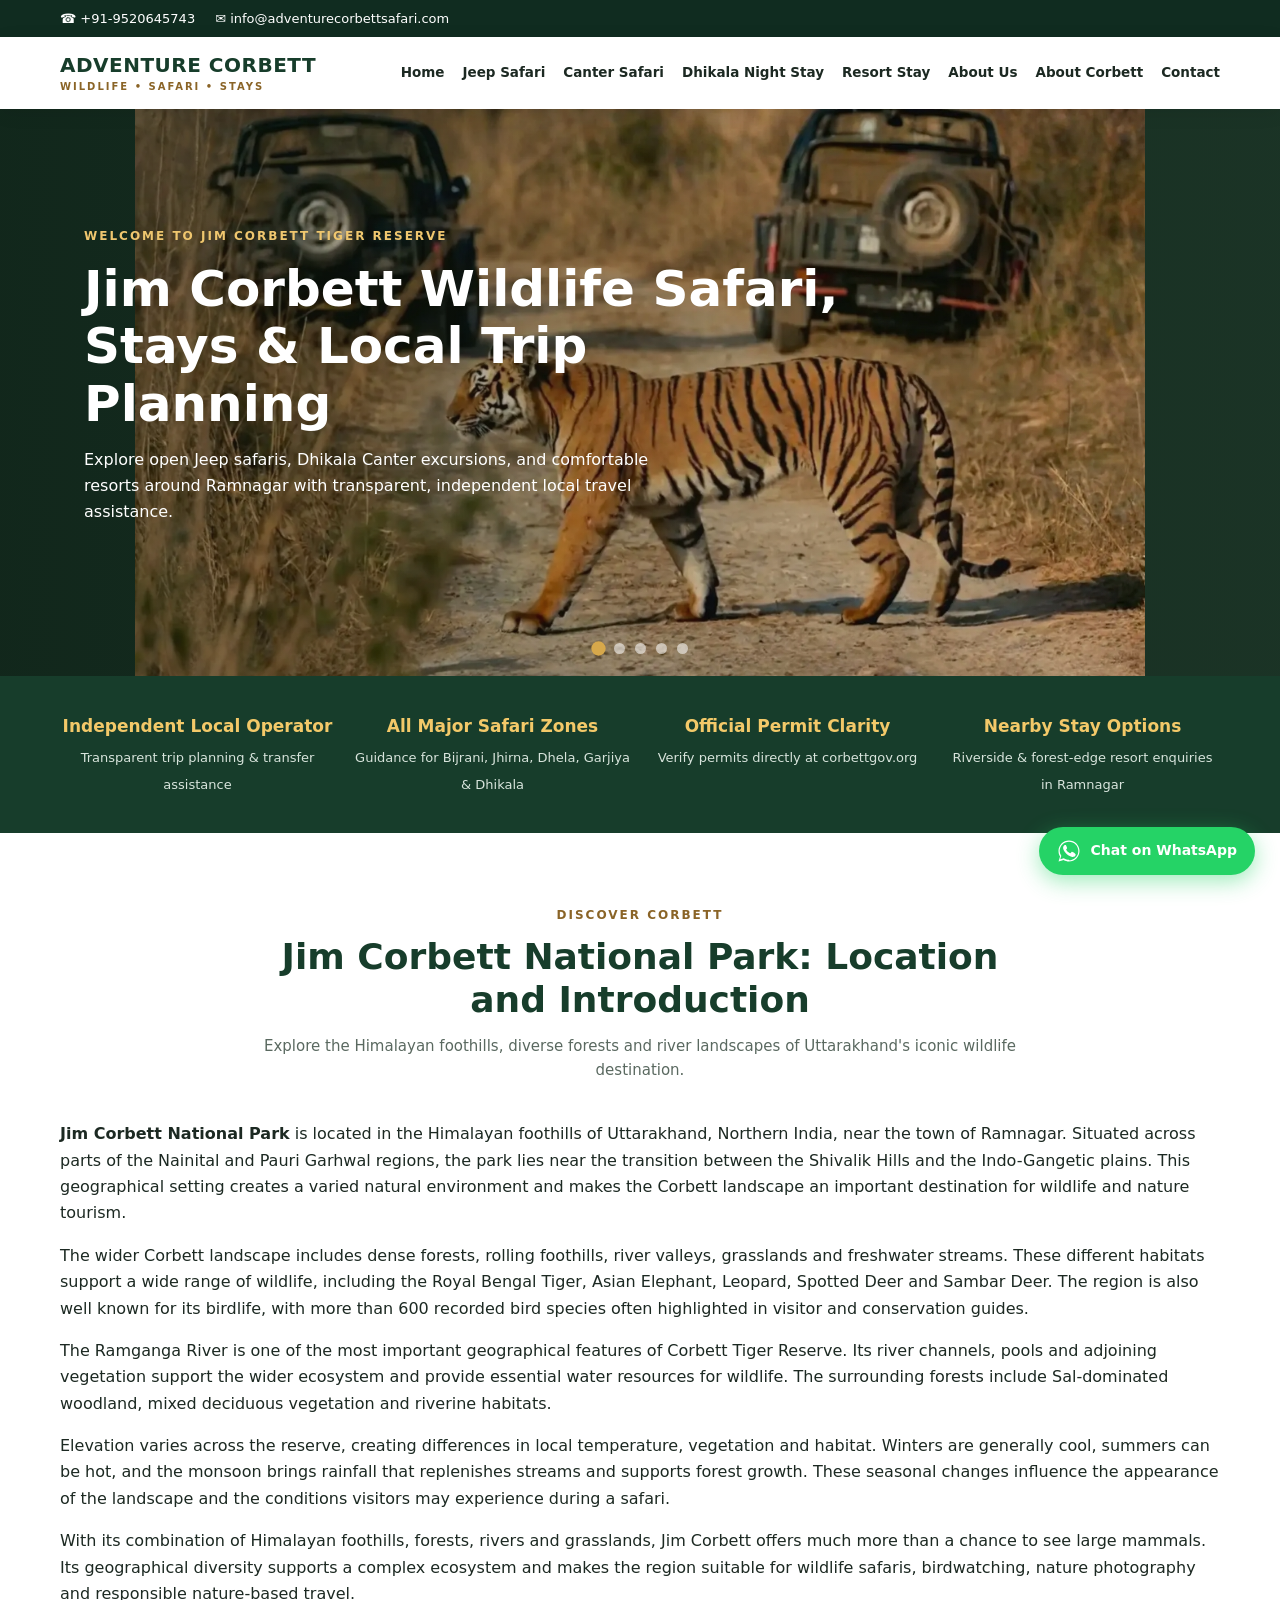
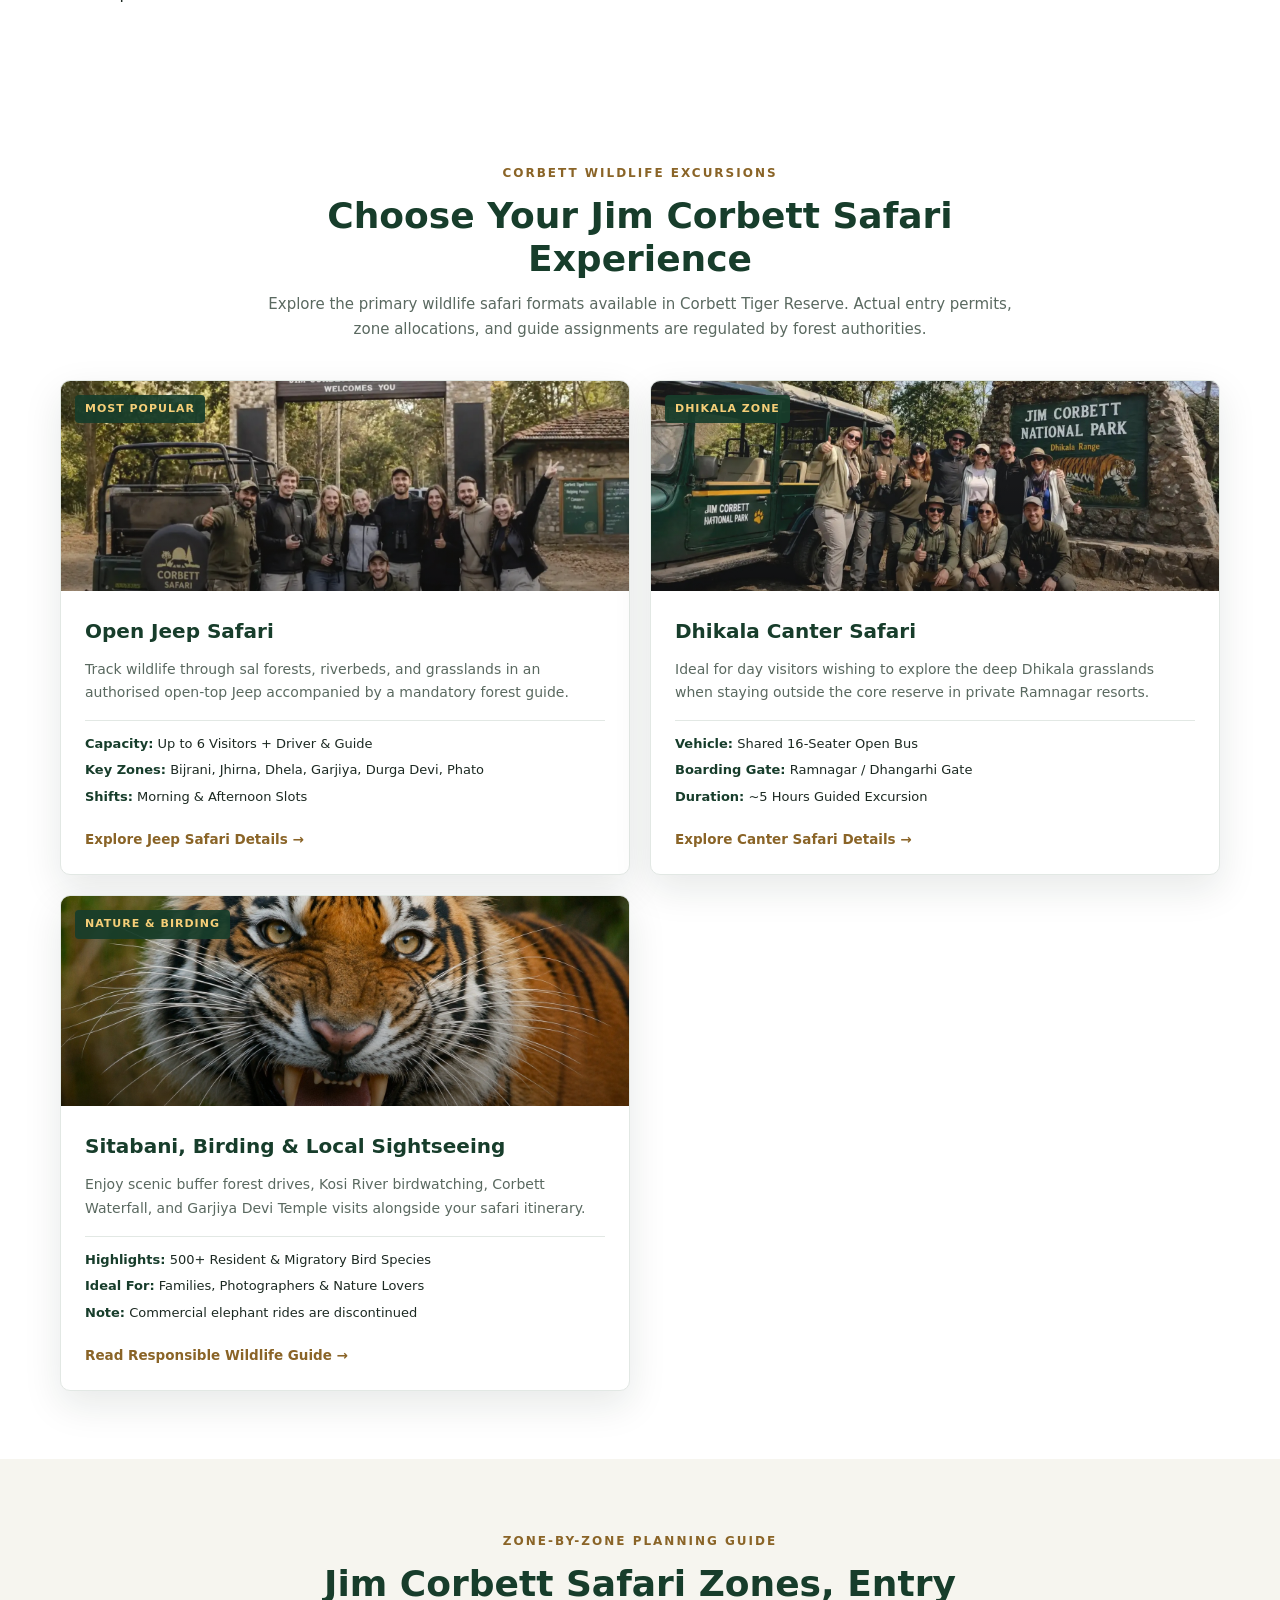
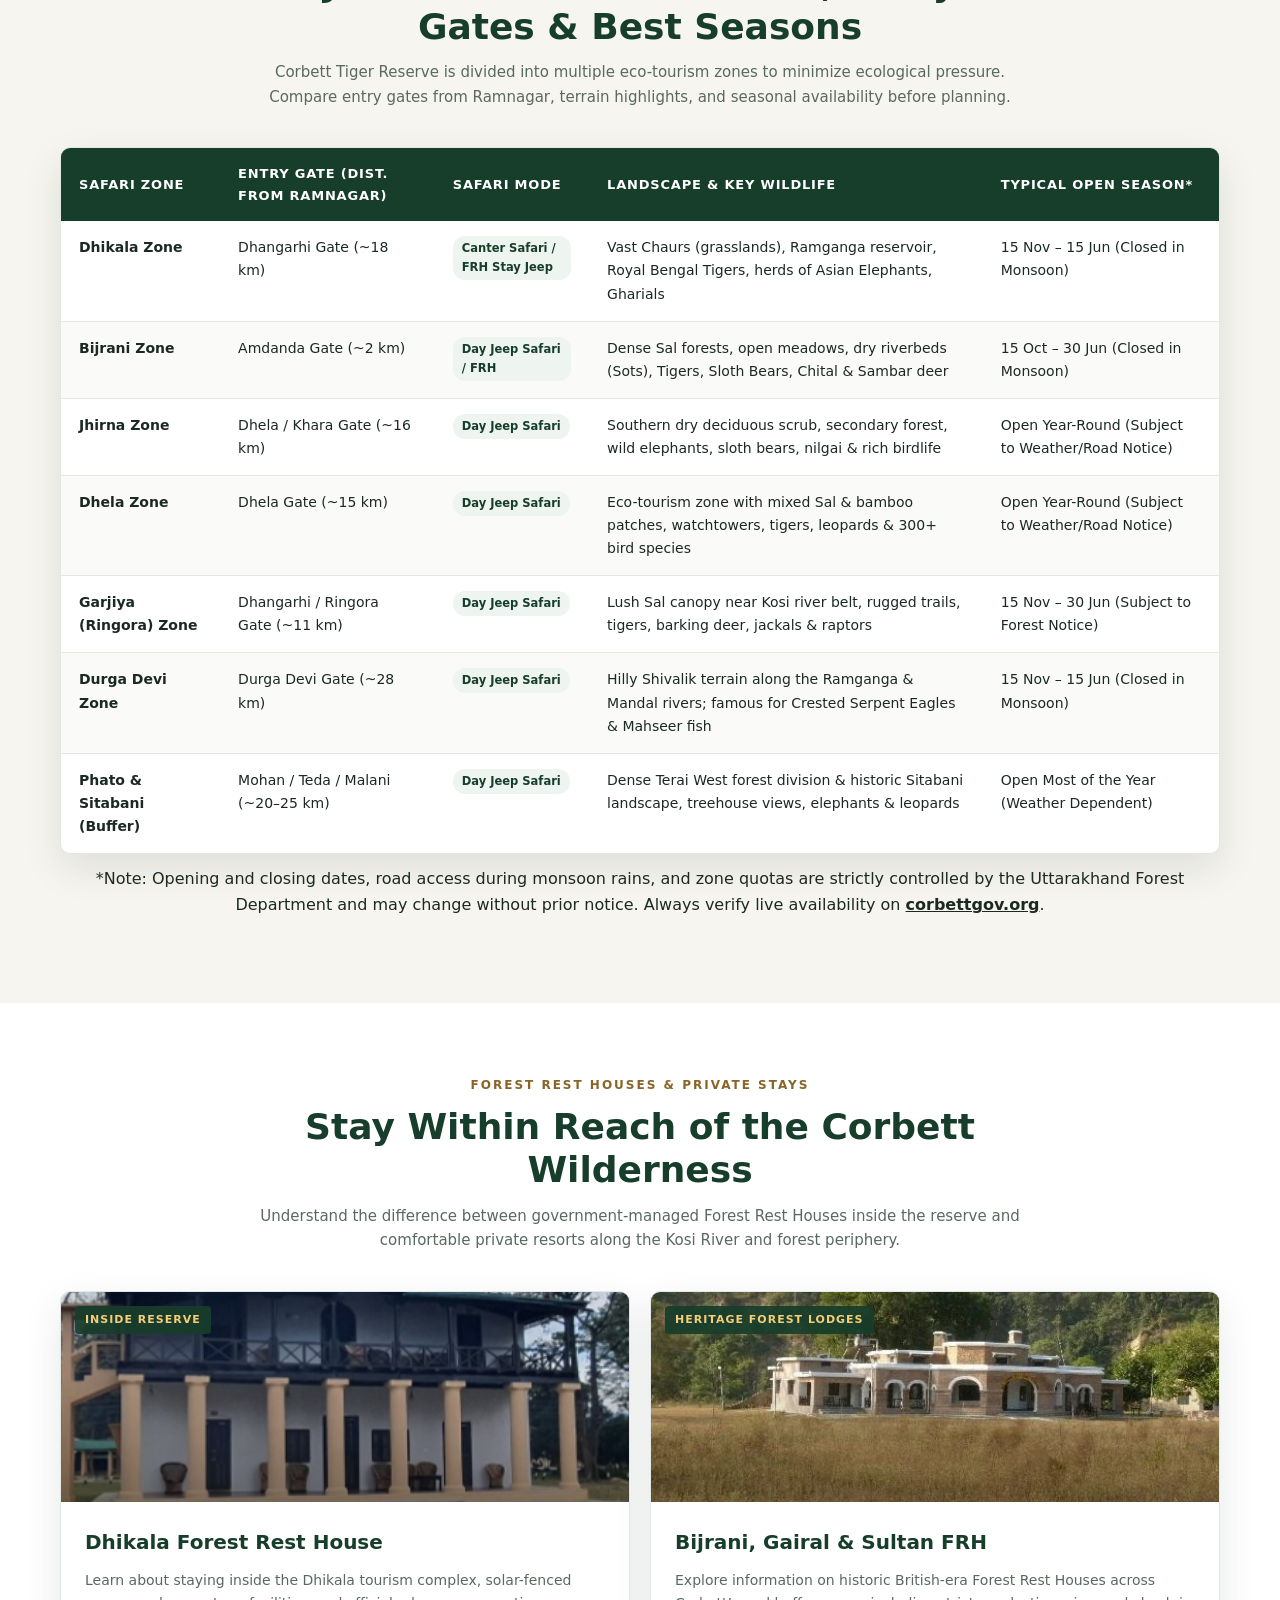
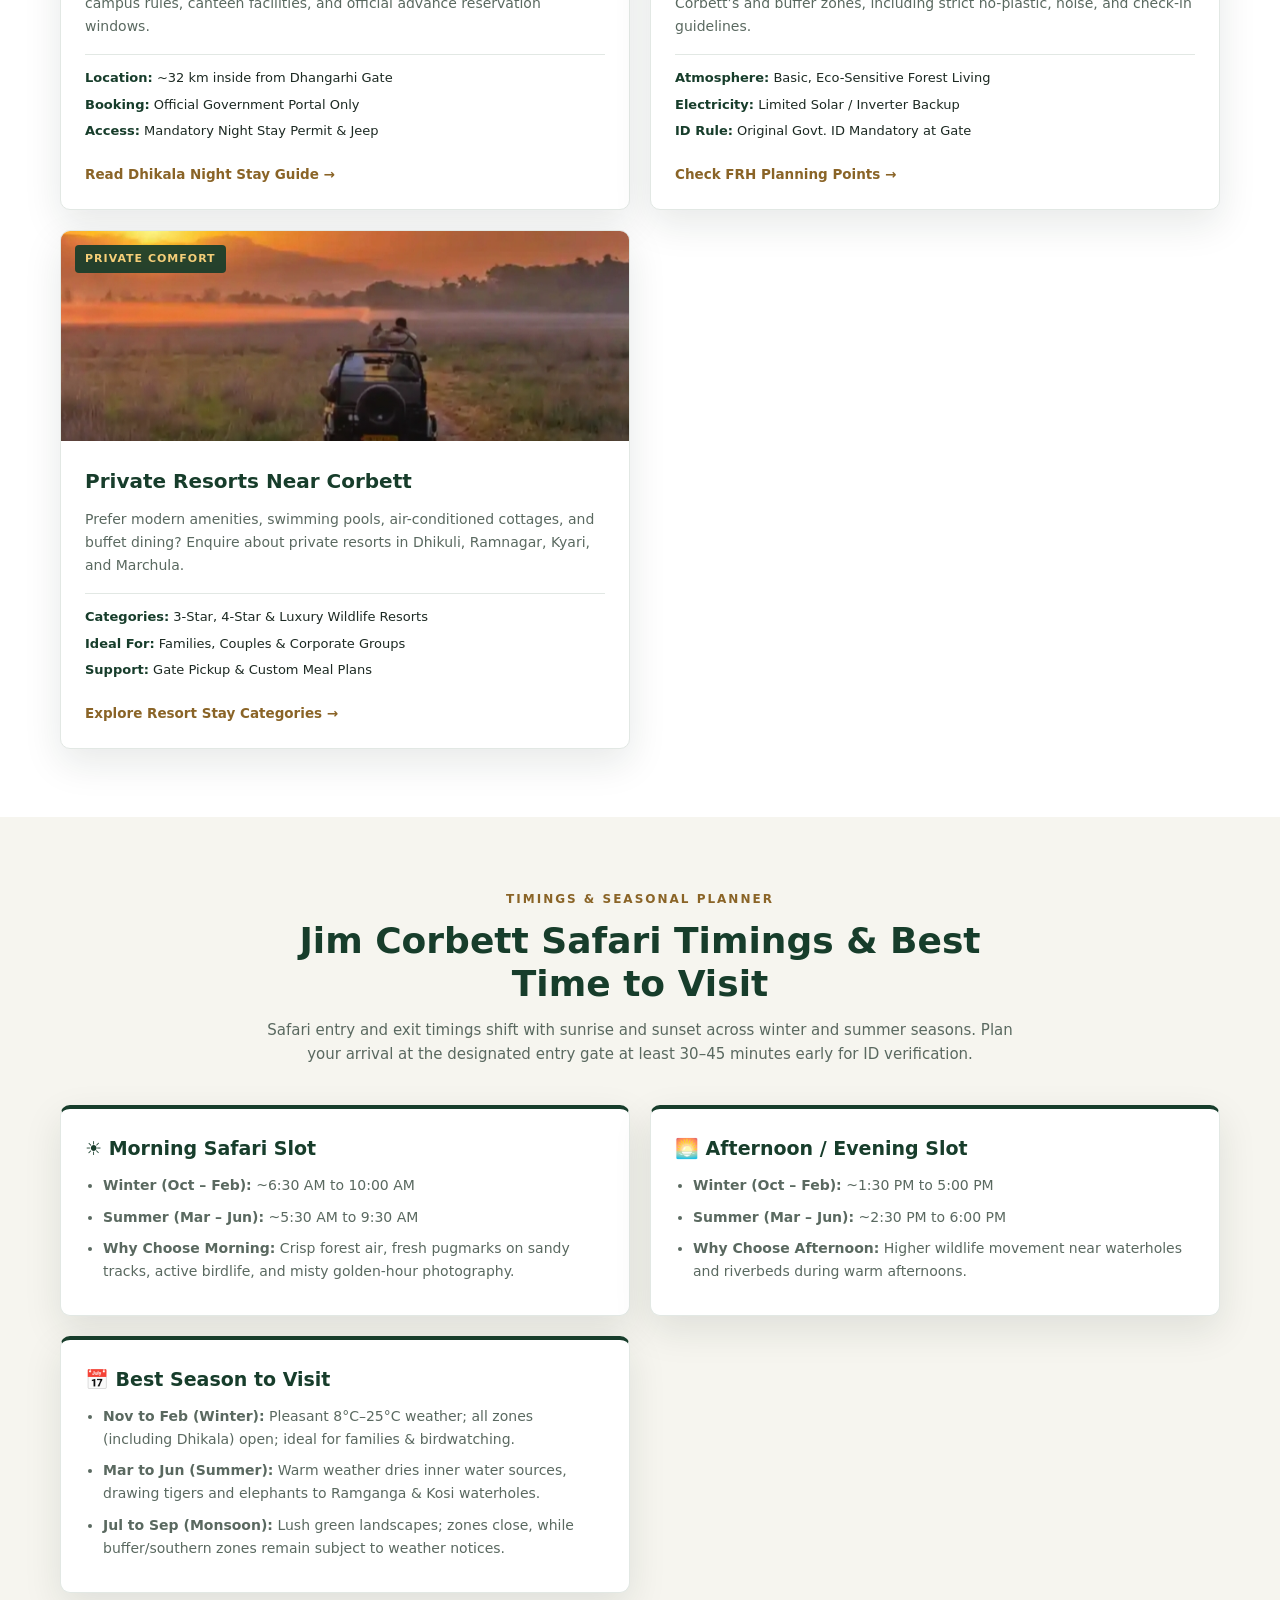
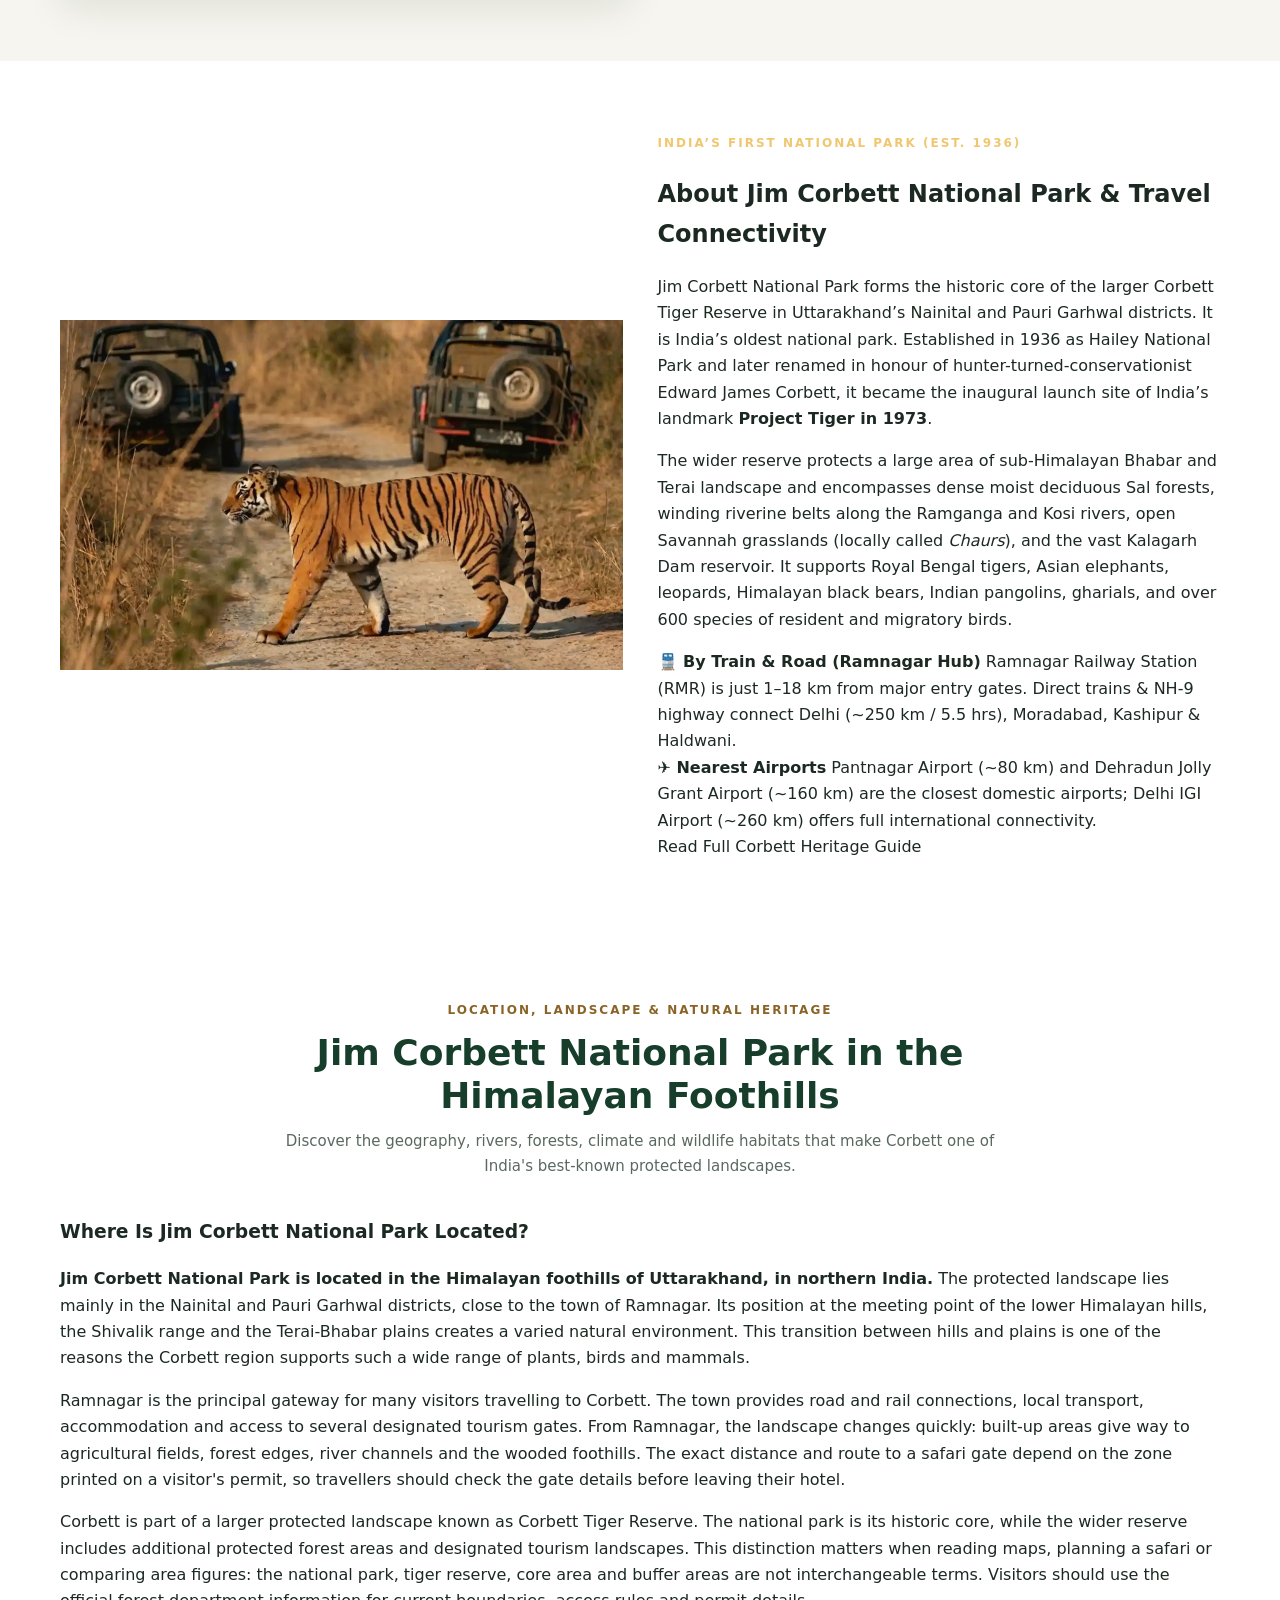
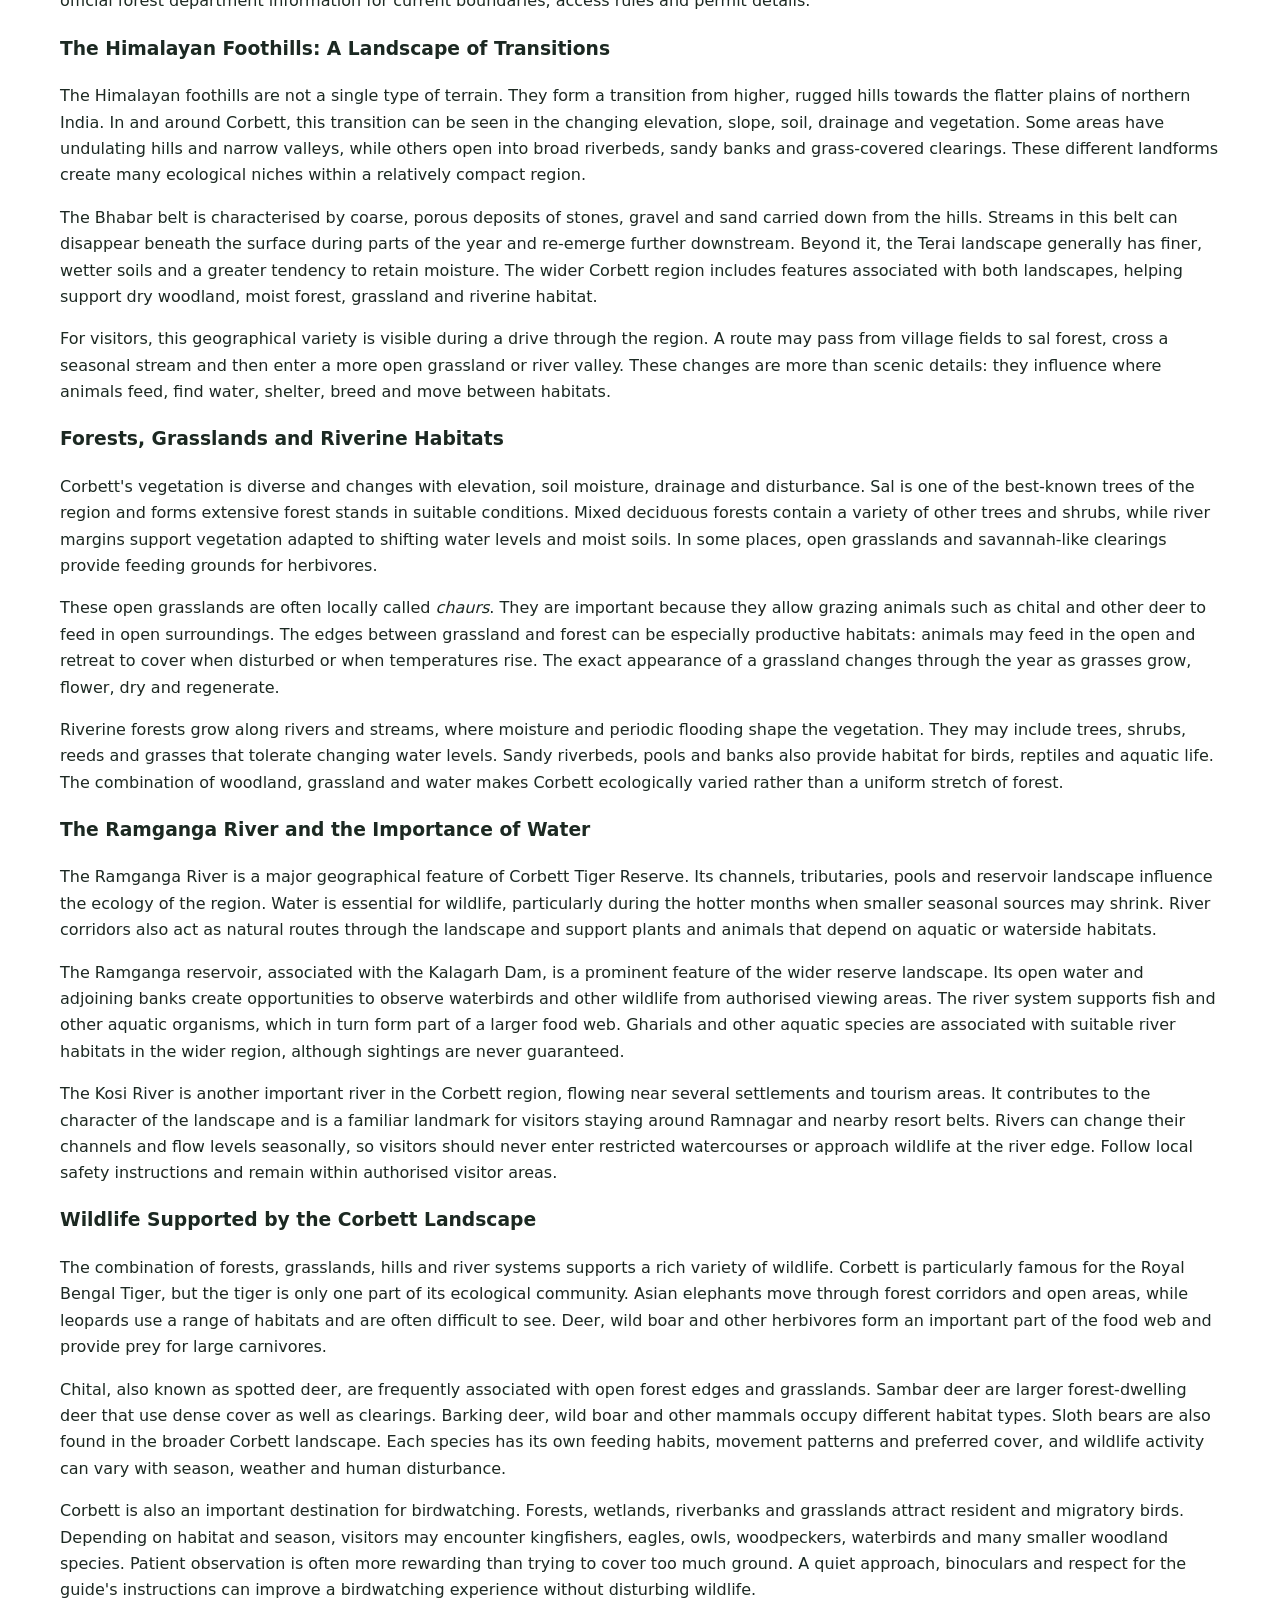
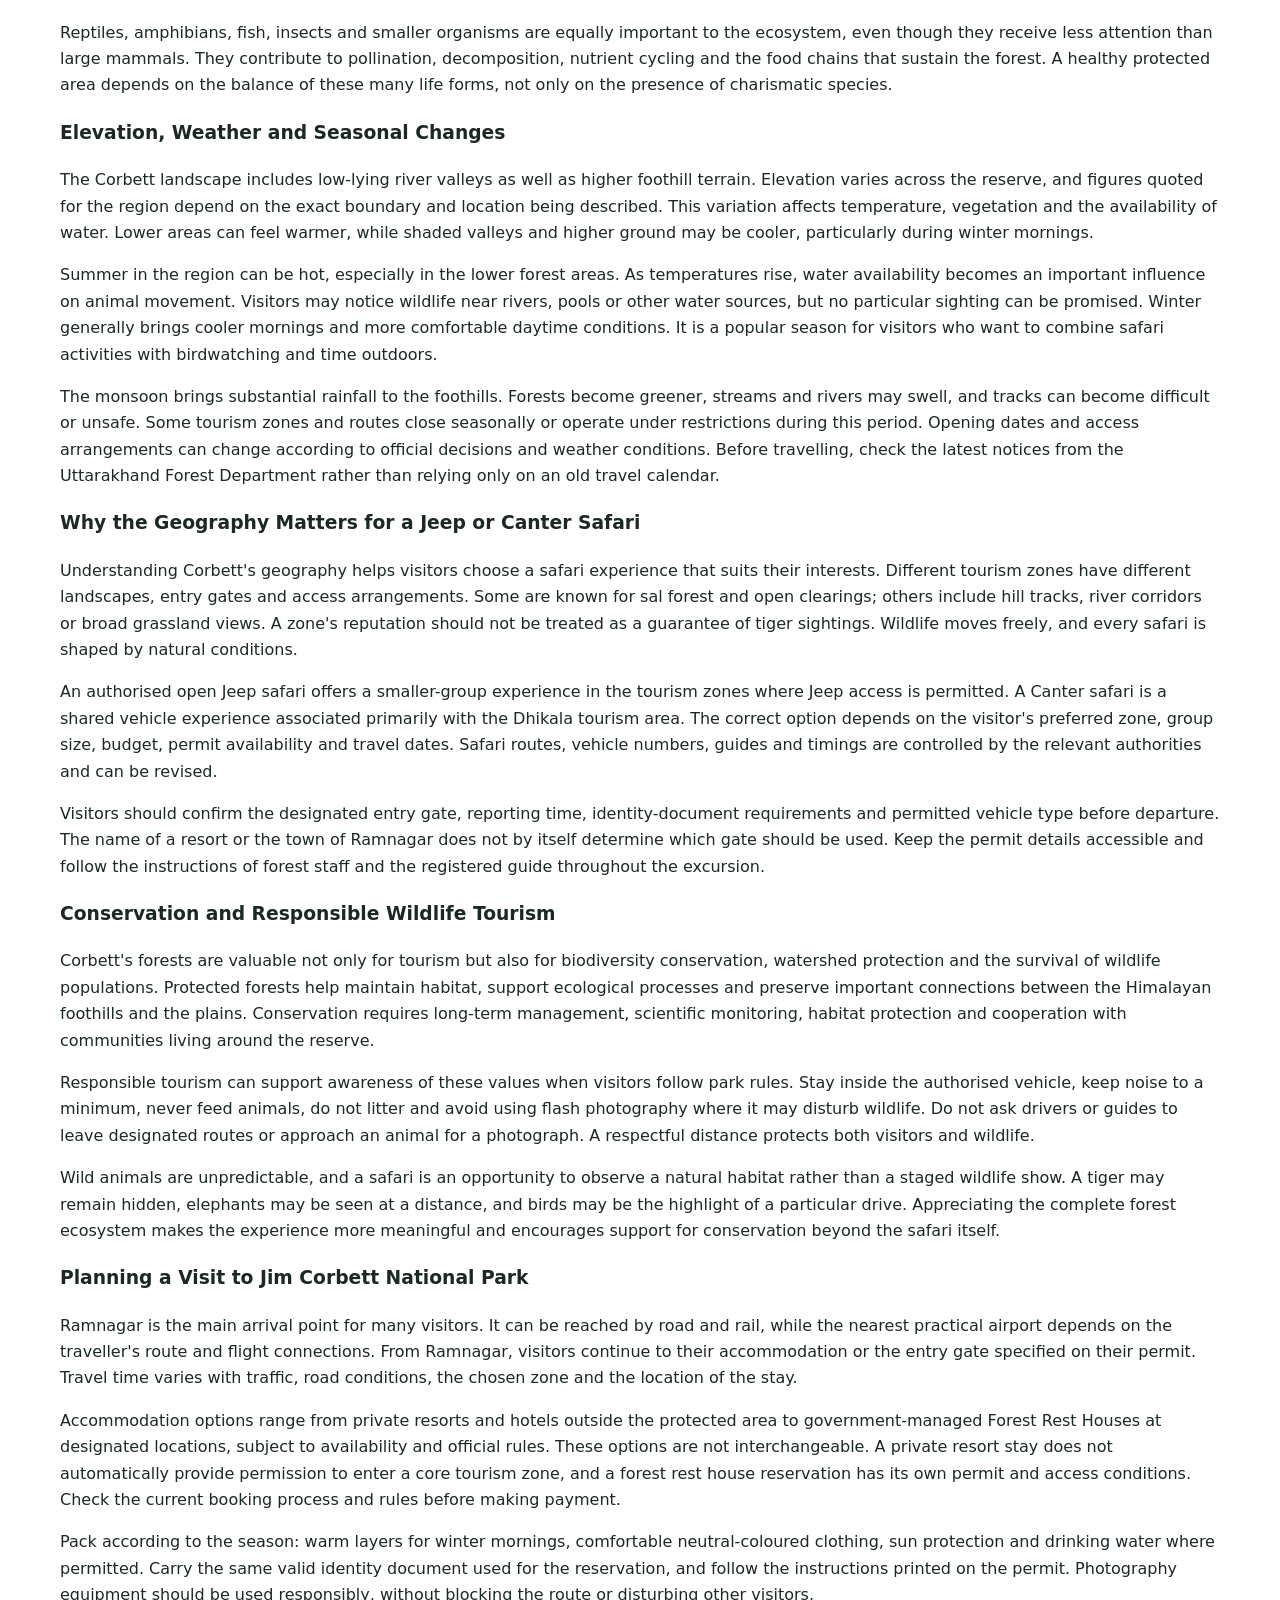
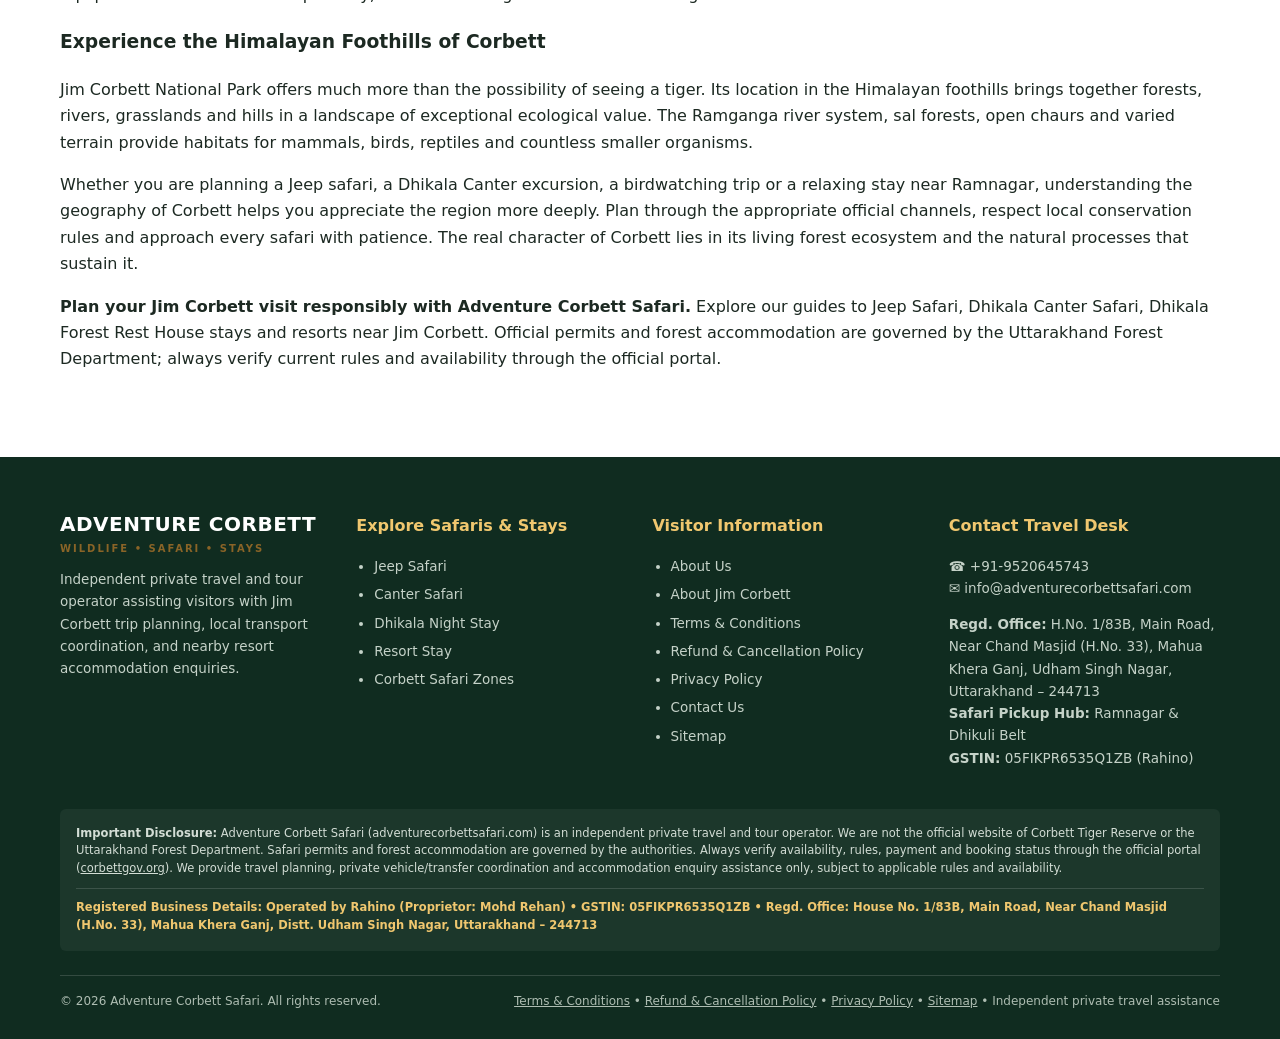
==== commit 9798dbc7: "Remove event snippet and update headings" ====
--- a/index.html
+++ b/index.html
@@ -9,15 +9,6 @@
   gtag('js', new Date());
 
   gtag('config', 'AW-18551133495');
-</script>
-
-<!-- Event snippet for Page view conversion page -->
-<script>
-  gtag('event', 'conversion', {
-      'send_to': 'AW-18551133495/cM0RCI-6rrAdELeq741F',
-      'value': 1.0,
-      'currency': 'INR'
-  });
 </script>
 
 
@@ -229,7 +220,7 @@
             >
             <div class="slide-content">
                 <span class="eyebrow">Stay Near Kosi River &amp; Forest Edge</span>
-                <h2>Handpicked Resorts &amp; Family Stays Near Corbett</h2>
+                <h2>Resorts &amp; Family Stays Near Corbett</h2>
                 <p>From riverside retreats in Dhikuli to peaceful forest-view cottages in Kyari and Choi, find the right base for your family or group tour.</p>
             </div>
         </div>
@@ -282,7 +273,7 @@
         <span>Verify permits directly at corbettgov.org</span>
       </div>
       <div>
-        <strong>Verified Nearby Stays</strong>
+        <strong>Nearby Stay Options</strong>
         <span>Riverside &amp; forest-edge resort enquiries in Ramnagar</span>
       </div>
     </div>
@@ -363,7 +354,7 @@
             <h3>Sitabani, Birding &amp; Local Sightseeing</h3>
             <p>Enjoy scenic buffer forest drives, Kosi River birdwatching, Corbett Waterfall, and Garjiya Devi Temple visits alongside your safari itinerary.</p>
             <ul class="card-meta">
-              <li><strong>Highlights:</strong> 600+ Resident &amp; Migratory Bird Species</li>
+              <li><strong>Highlights:</strong> 500+ Resident &amp; Migratory Bird Species</li>
               <li><strong>Ideal For:</strong> Families, Photographers &amp; Nature Lovers</li>
               <li><strong>Note:</strong> Commercial elephant rides are discontinued</li>
             </ul>
@@ -500,7 +491,7 @@
         </article>
 
         <article class="card">
-          <div class="card-image" style="background-image:url('assets/resorts/taj-corbett-1.webp')">
+          <div class="card-image" style="background-image:url('assets/animation/corbett-park-view.webp')">
             <span class="card-tag">Private Comfort</span>
           </div>
           <div class="card-body">
--- a/assets/style.css
+++ b/assets/style.css
@@ -2340,3 +2340,99 @@
   font-size: 11.5px;
   line-height: 1.55;
 }
+/* ==========================================================================
+   ADVENTURE CORBETT SAFARI - GLOBAL STYLESHEET (assets/style.css)
+   ========================================================================== */
+
+:root {
+  --forest: #173d2b;
+  --forest2: #24583d;
+  --forest-light: #eef4f0;
+  --gold: #d7a84b;
+  --gold-dark: #8a6427;
+  --ink: #1c2922;
+  --muted: #5a6960;
+  --cream: #f6f5ef;
+  --white: #ffffff;
+  --line: #e2e8e4;
+  --shadow: 0 14px 38px rgba(17, 43, 29, 0.10);
+  --radius: 10px;
+}
+
+* {
+  box-sizing: border-box;
+}
+
+html {
+  scroll-behavior: smooth;
+}
+
+body {
+  margin: 0;
+  font-family: system-ui, -apple-system, 'Segoe UI', Roboto, Helvetica, Arial, sans-serif;
+  color: var(--ink);
+  line-height: 1.65;
+  background: var(--white);
+  min-width: 250px;
+  overflow-x: hidden;
+}
+
+a {
+  color: inherit;
+  text-decoration: none;
+  transition: color 0.2s ease, opacity 0.2s ease;
+}
+
+img {
+  display: block;
+  max-width: 100%;
+  height: auto;
+}
+
+.container {
+  max-width: 1160px;
+  margin: 0 auto;
+}
+
+/* TOPBAR */
+.topbar {
+  background: #102c20;
+  color: var(--white);
+  font-size: 13px;
+}
+
+.topbar-inner {
+  max-width: 1200px;
+  margin: 0 auto;
+  padding: 8px 20px;
+  display: flex;
+  justify-content: space-between;
+  align-items: center;
+  gap: 16px;
+  flex-wrap: wrap;
+}
+
+.topbar-left {
+  color: #c9d8ce;
+  font-size: 12px;
+}
+
+.topbar-links {
+  display: flex;
+  gap: 20px;
+  flex-wrap: wrap;
+}
+
+.topbar a:hover {
+  color: var(--gold);
+}
+
+/* SITE HEADER */
+.site-header {
+  position: sticky;
+  top: 0;
+  z-index: 50;
+  background: rgba(255, 255, 255, 0.98);
+  box-shadow: 0 4px 18px rgba(0, 0, 0, 0.08);
+  backdrop-filter: blur(10px);
+}
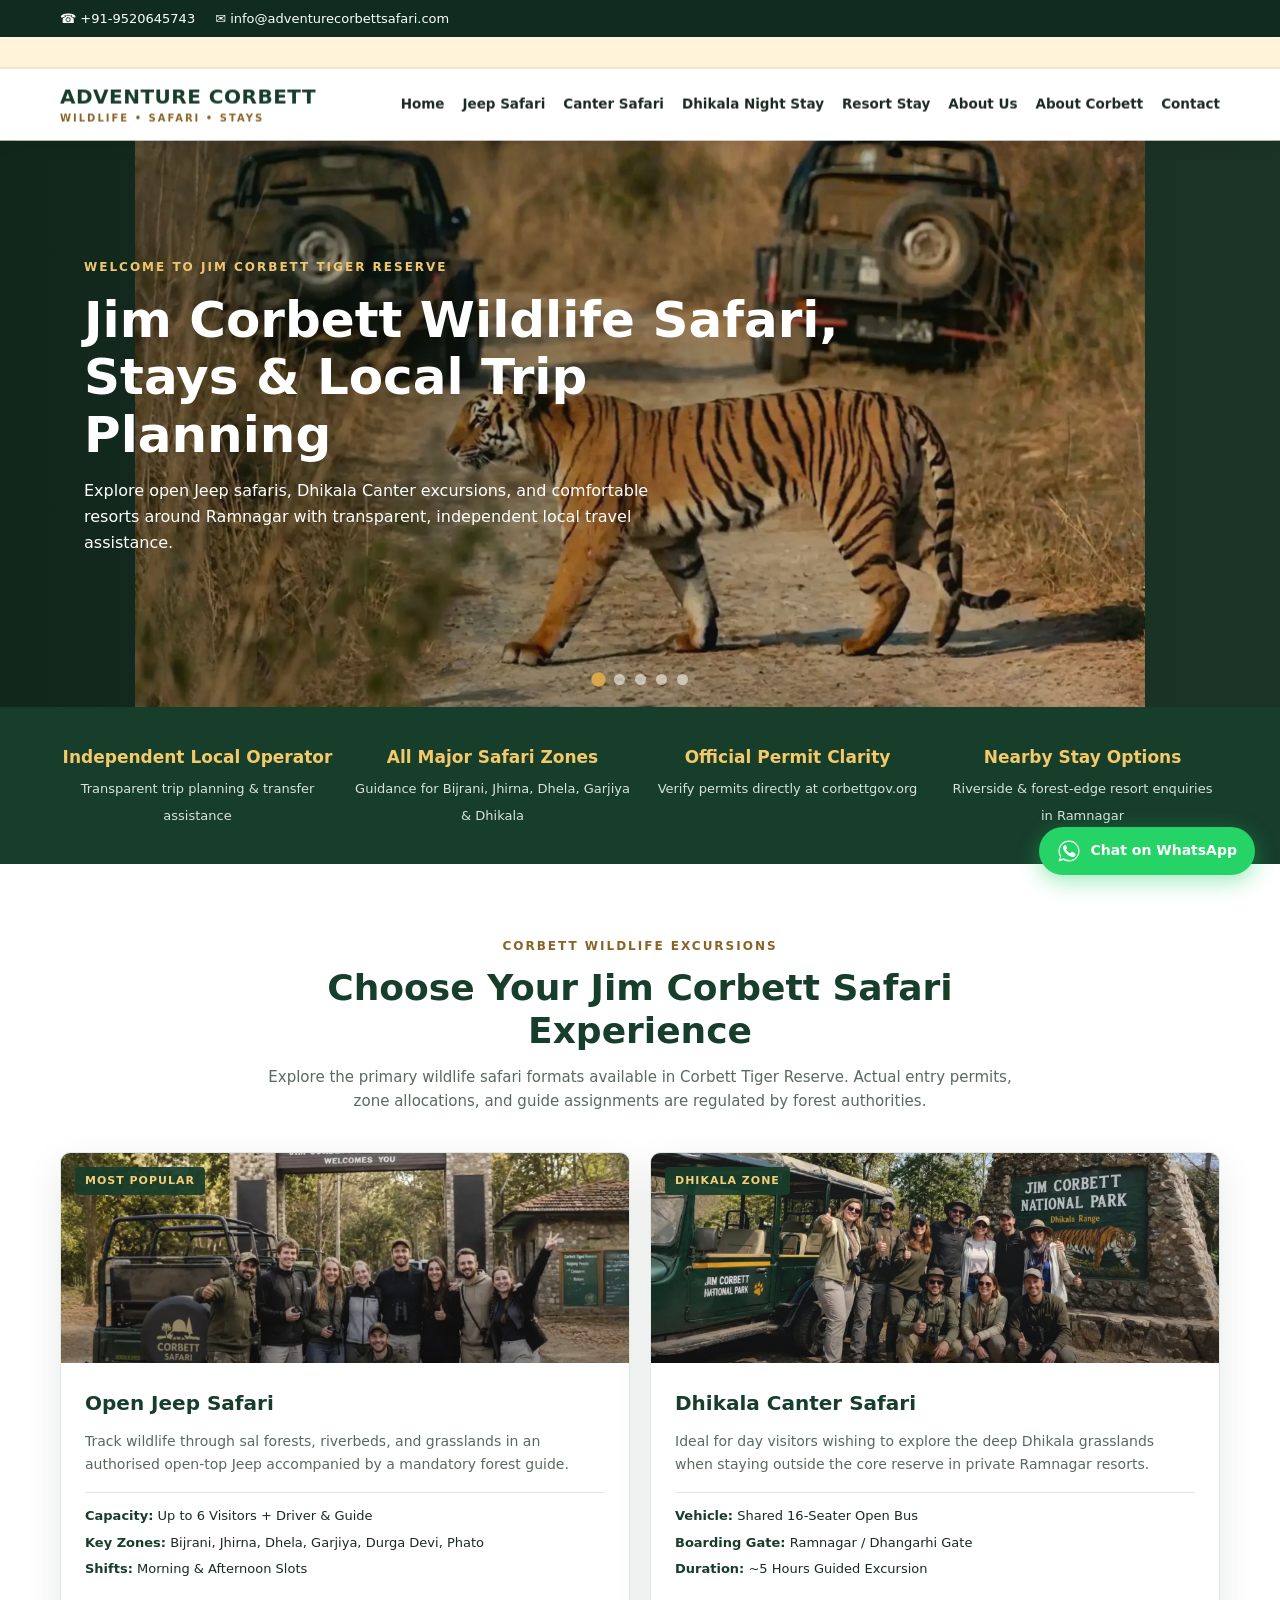
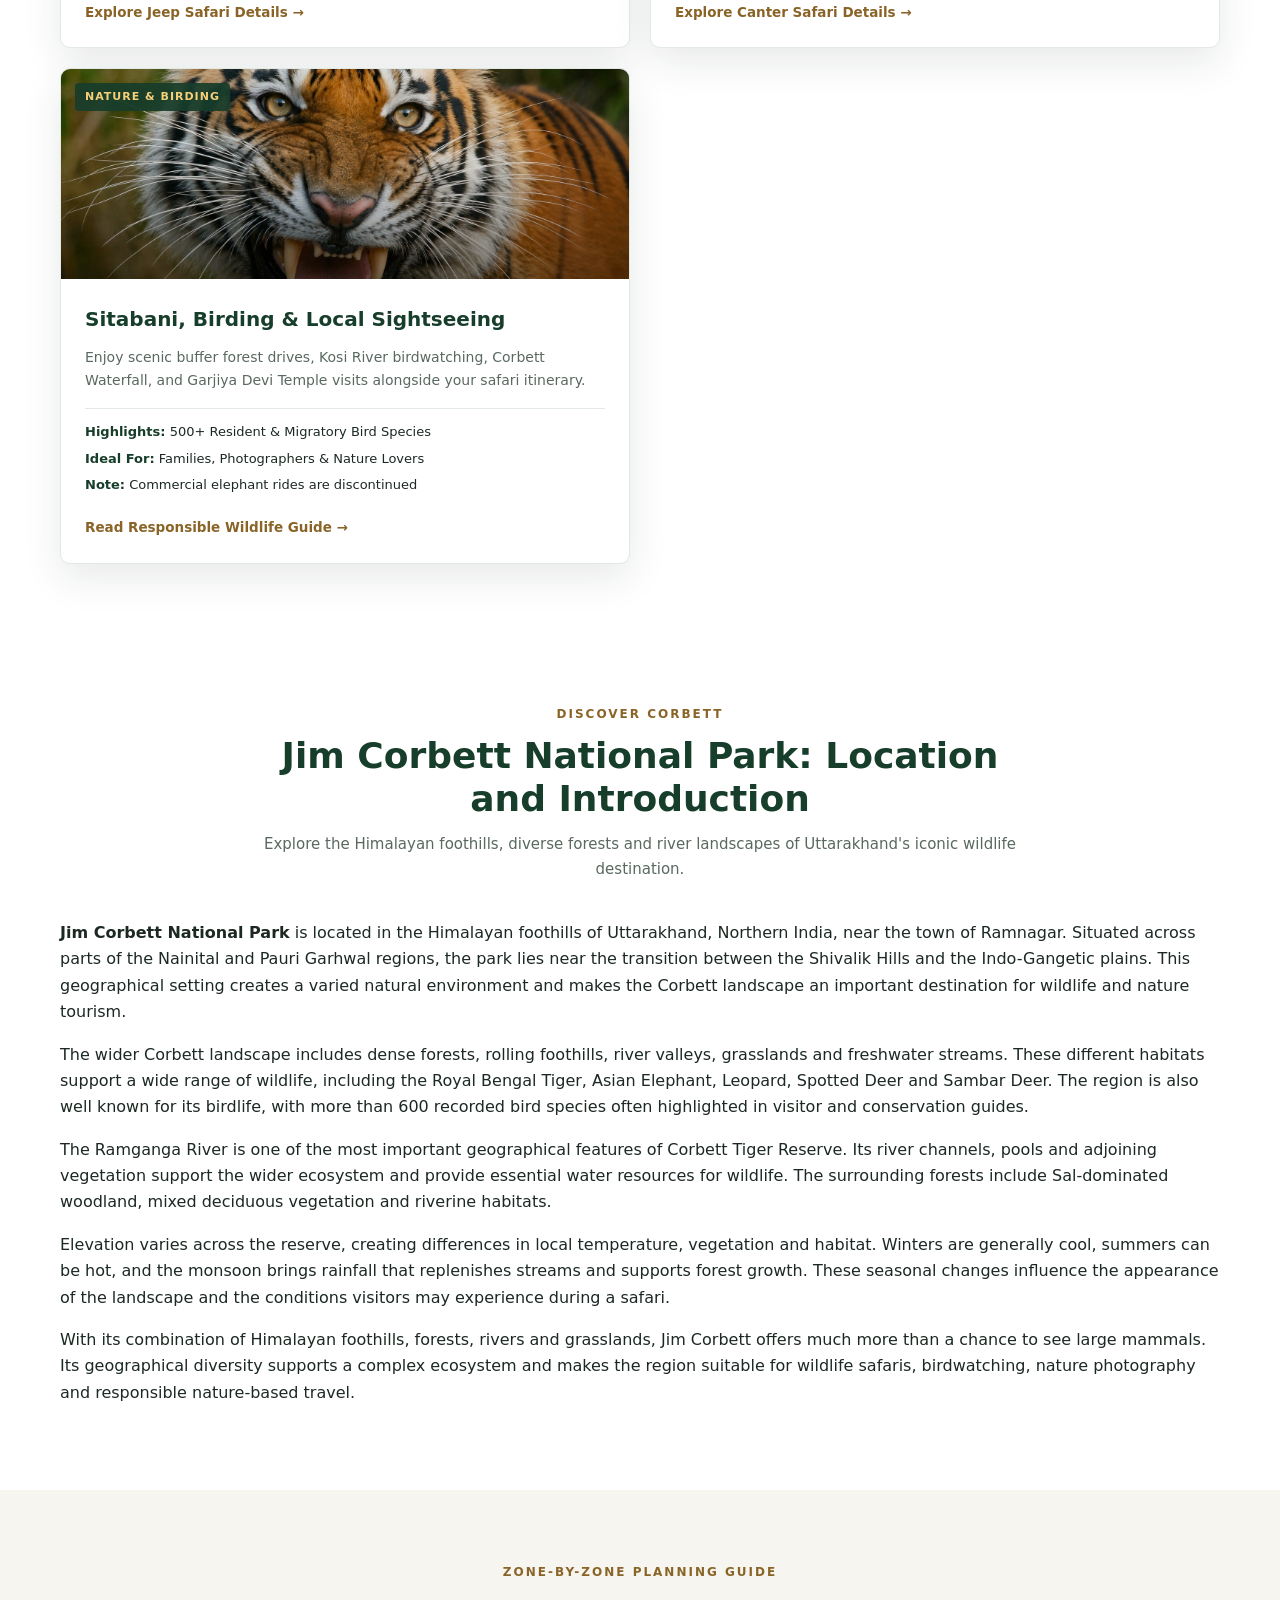
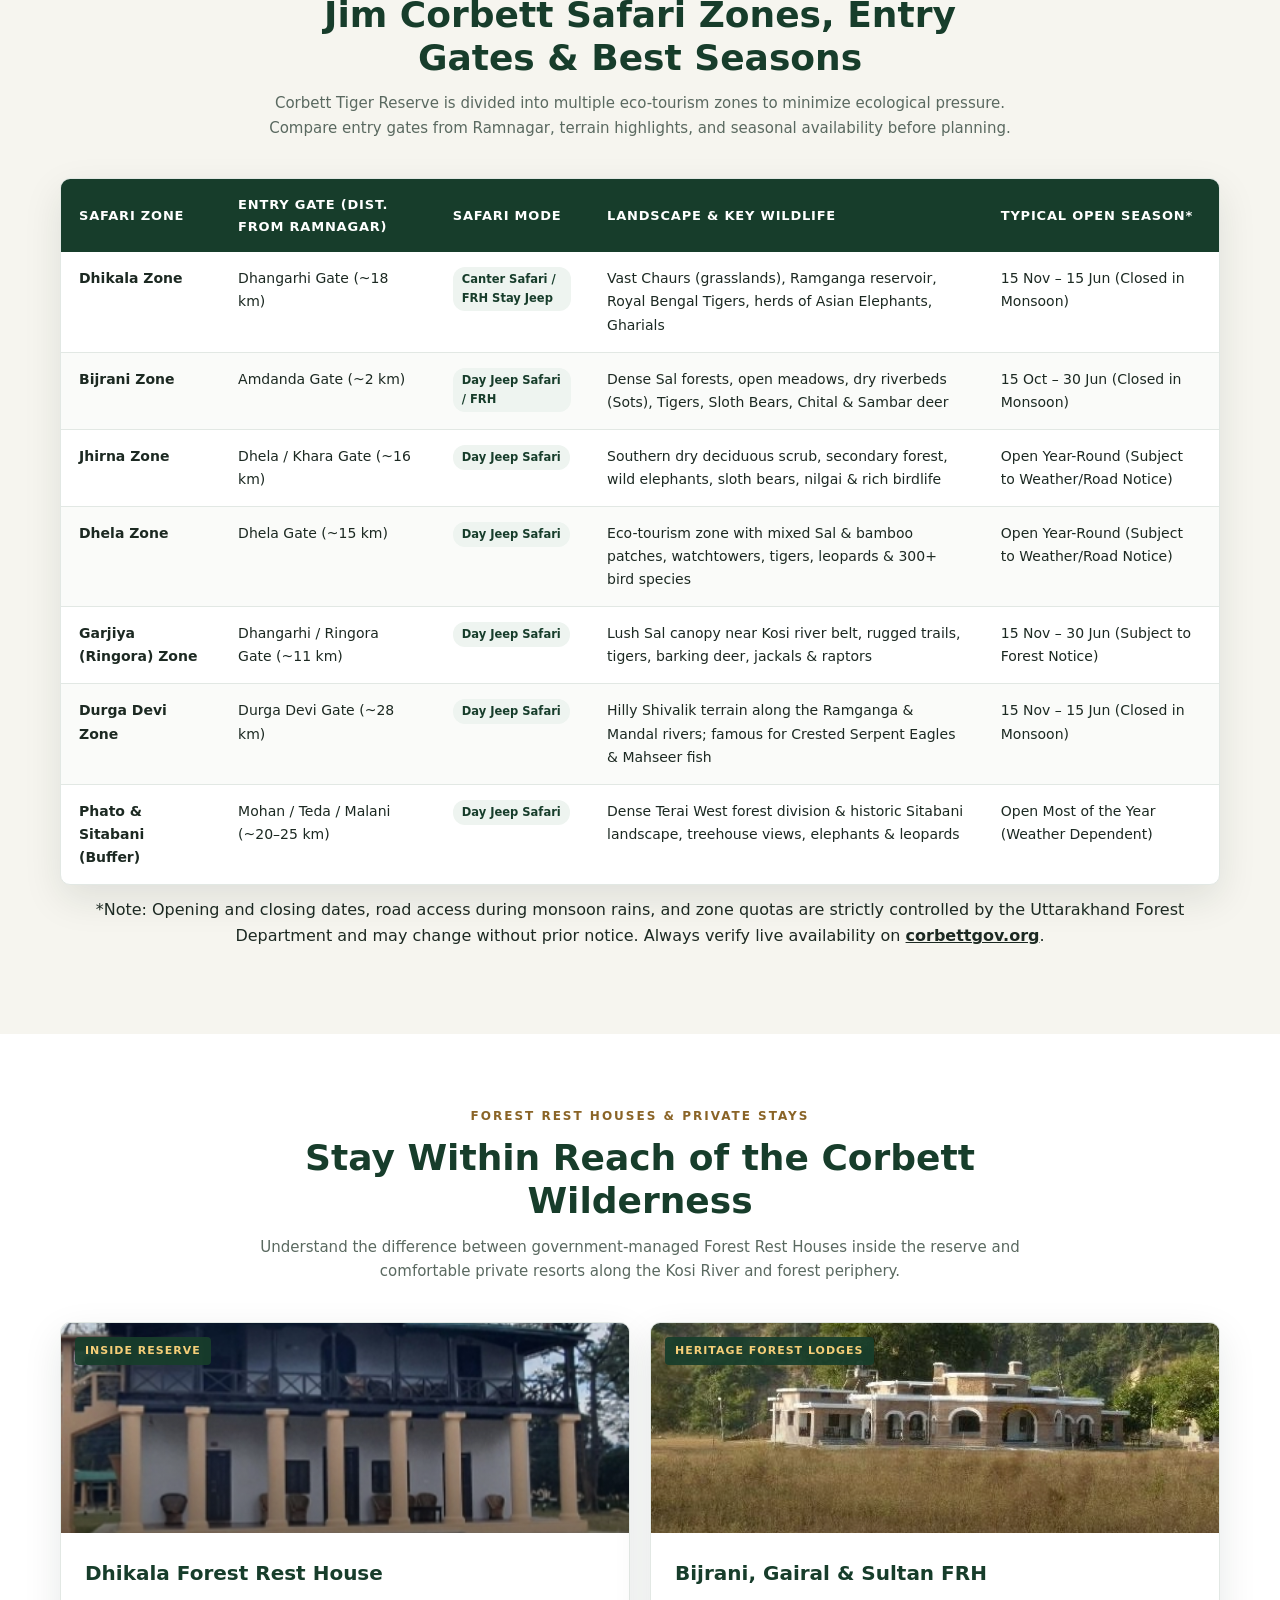
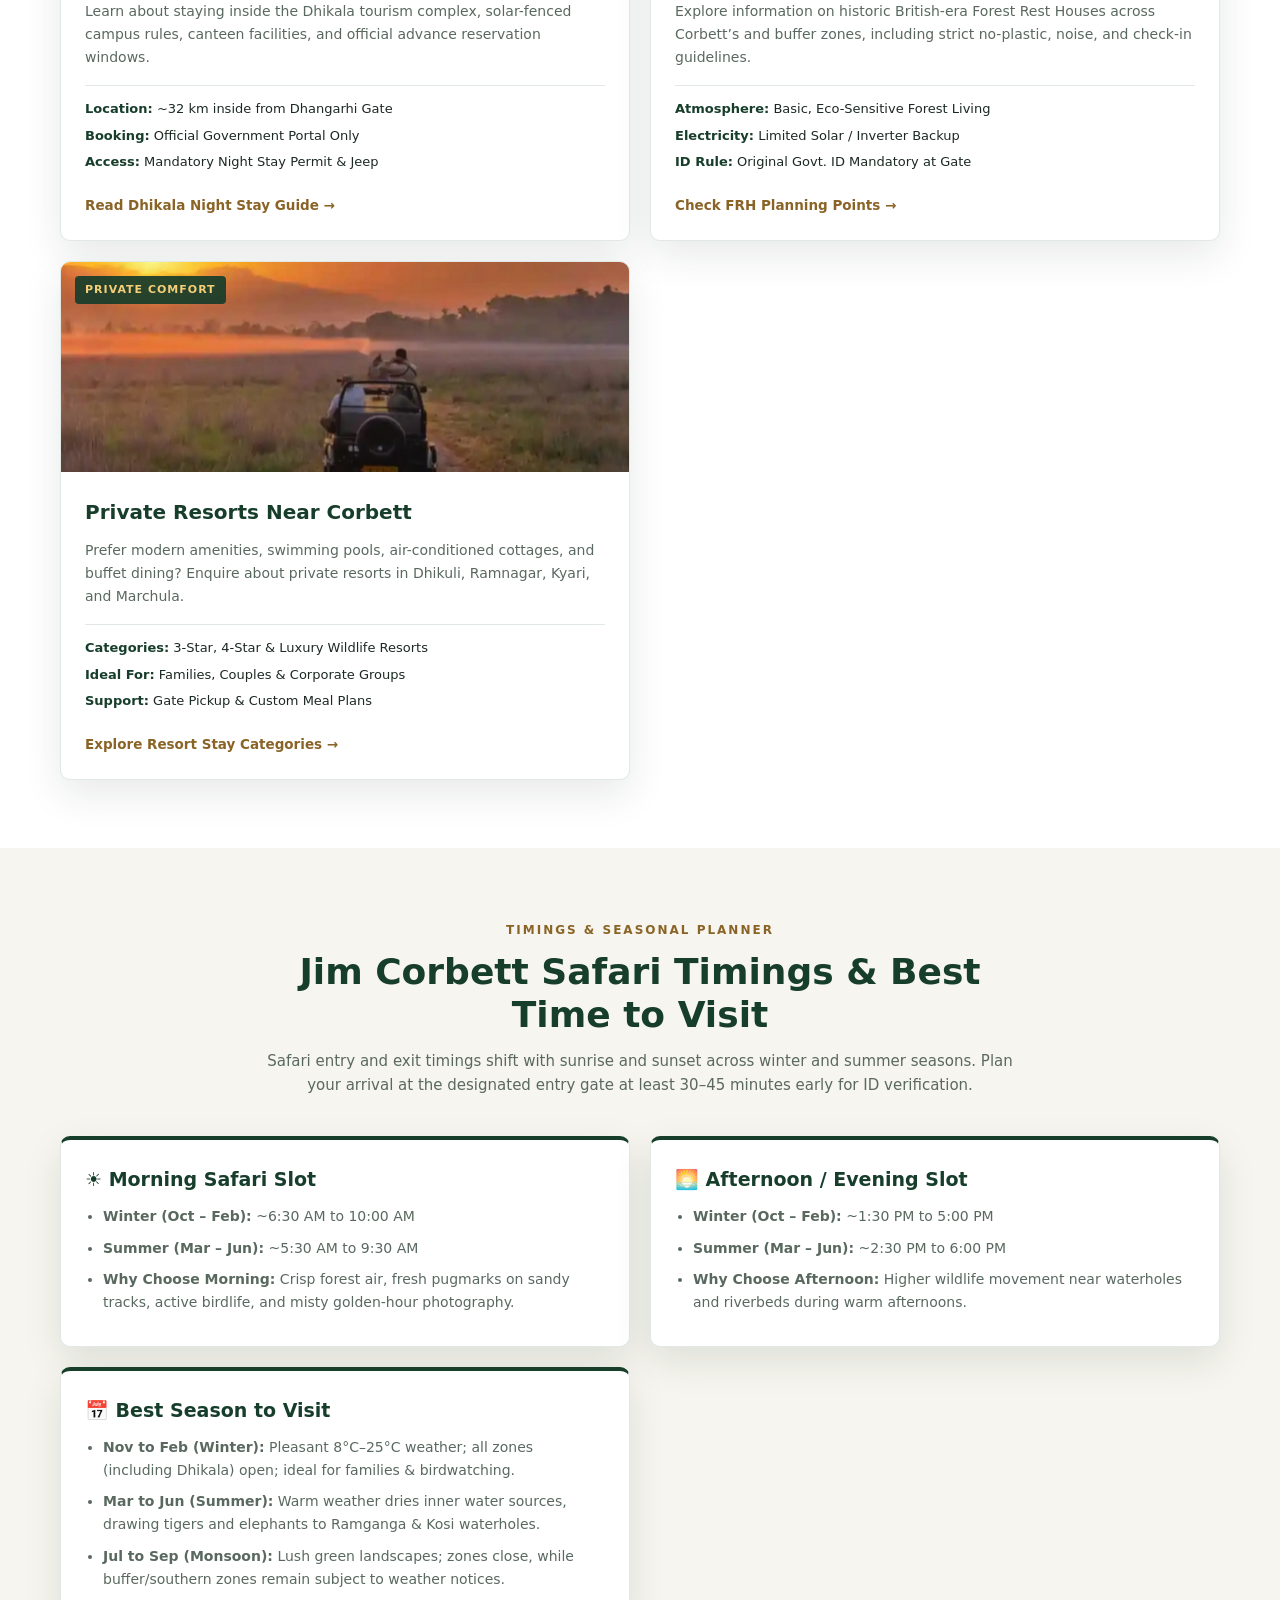
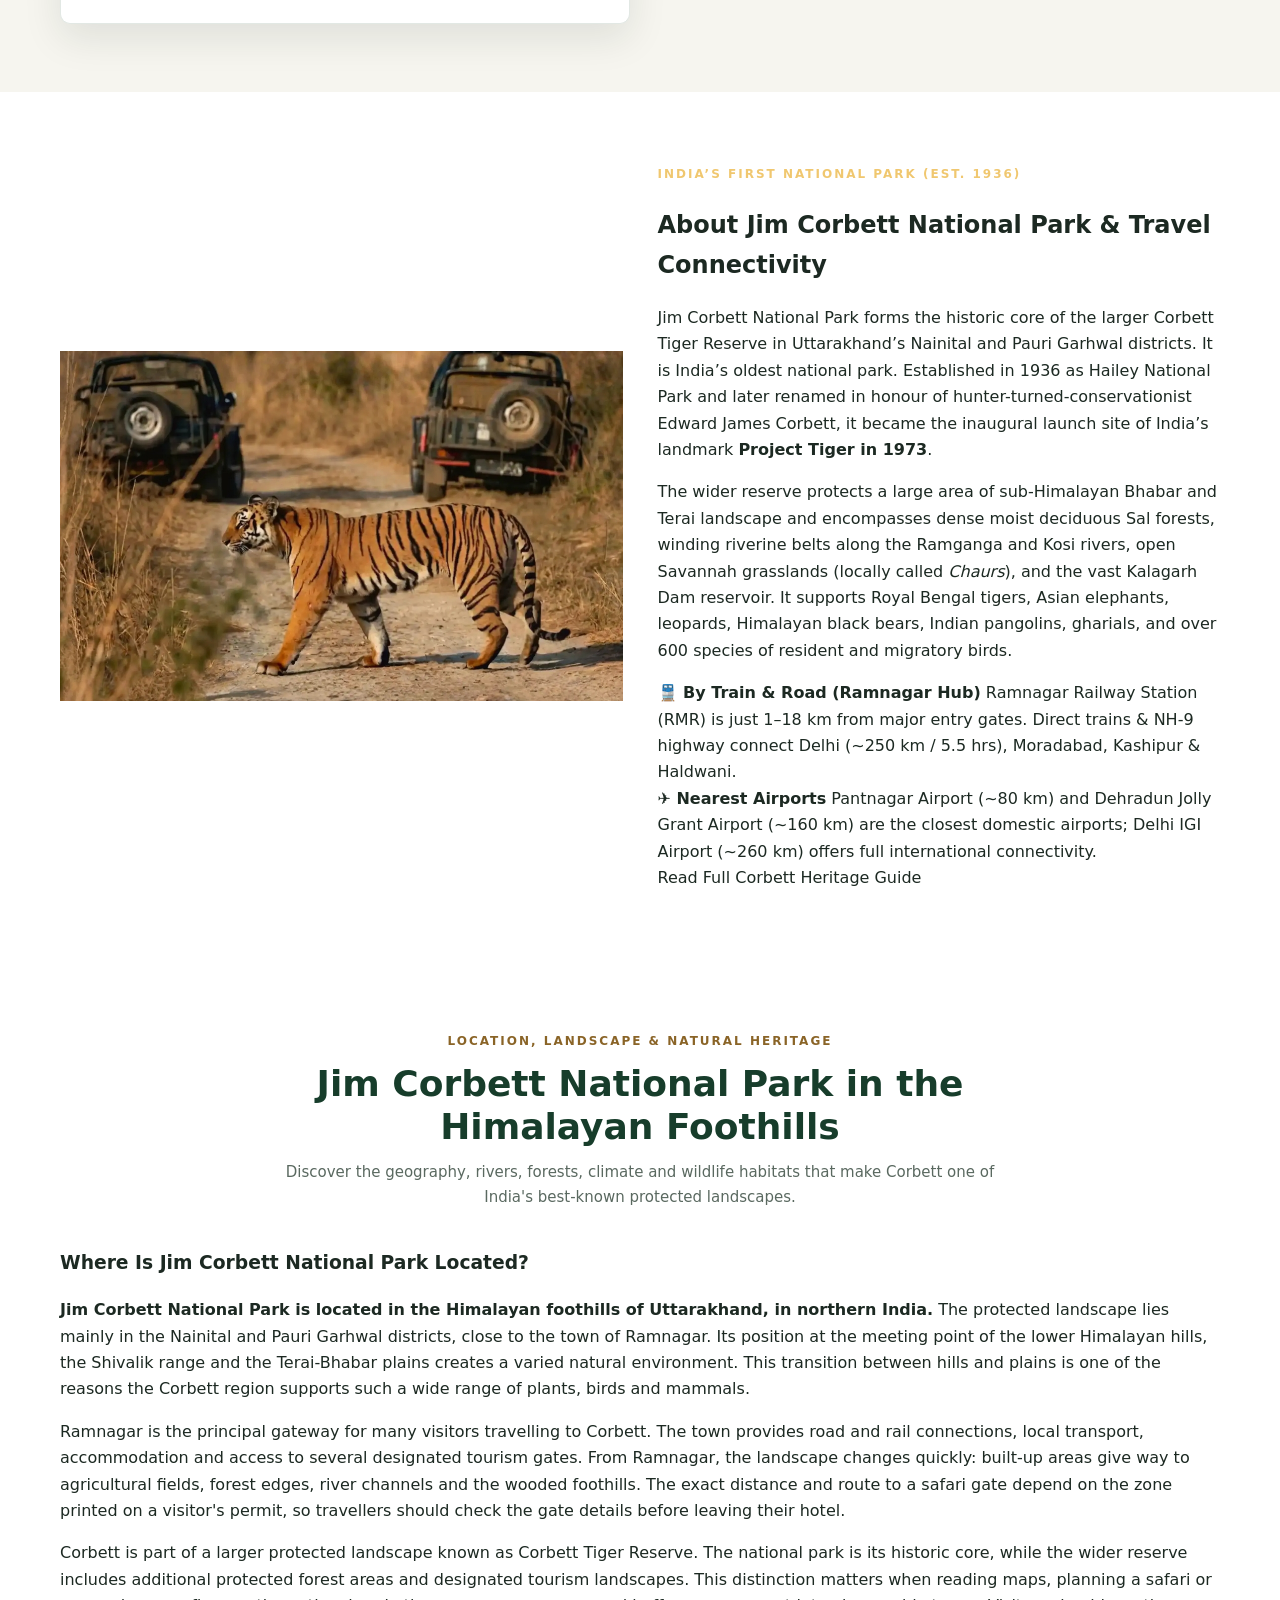
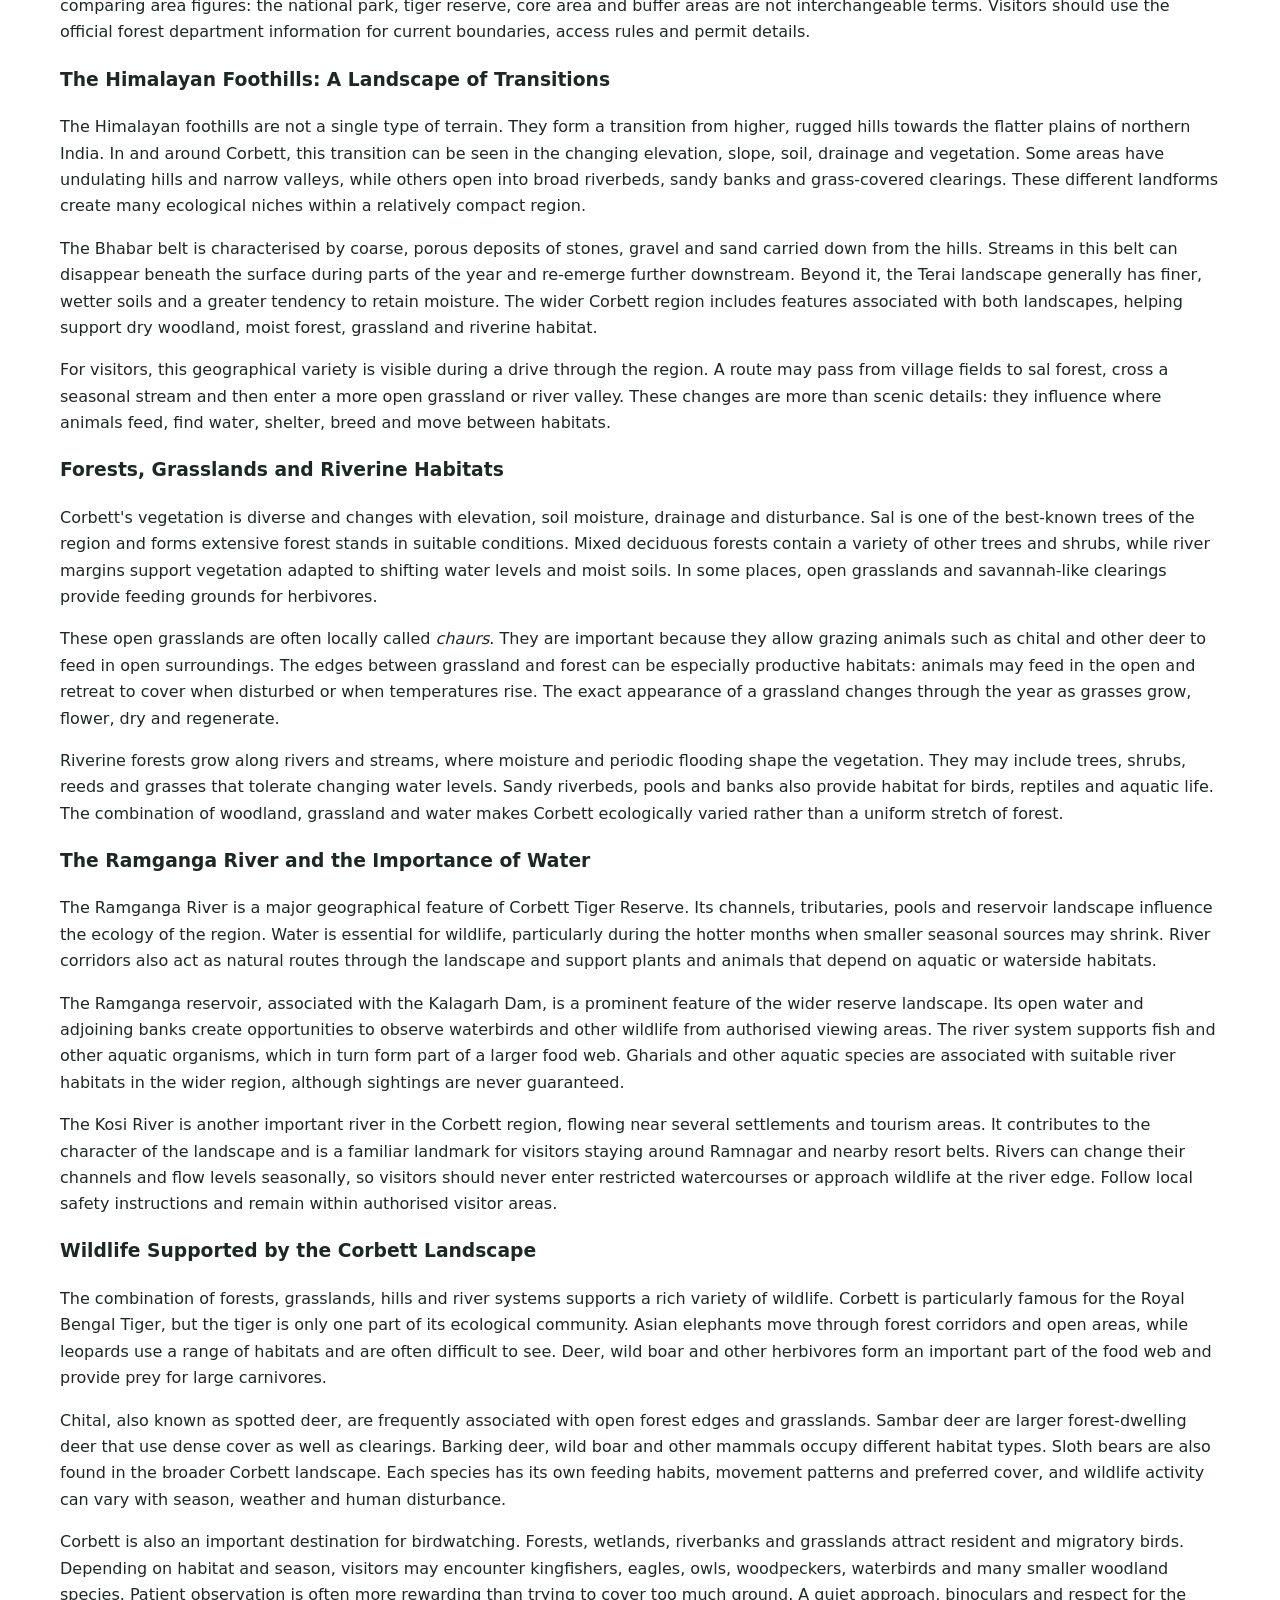
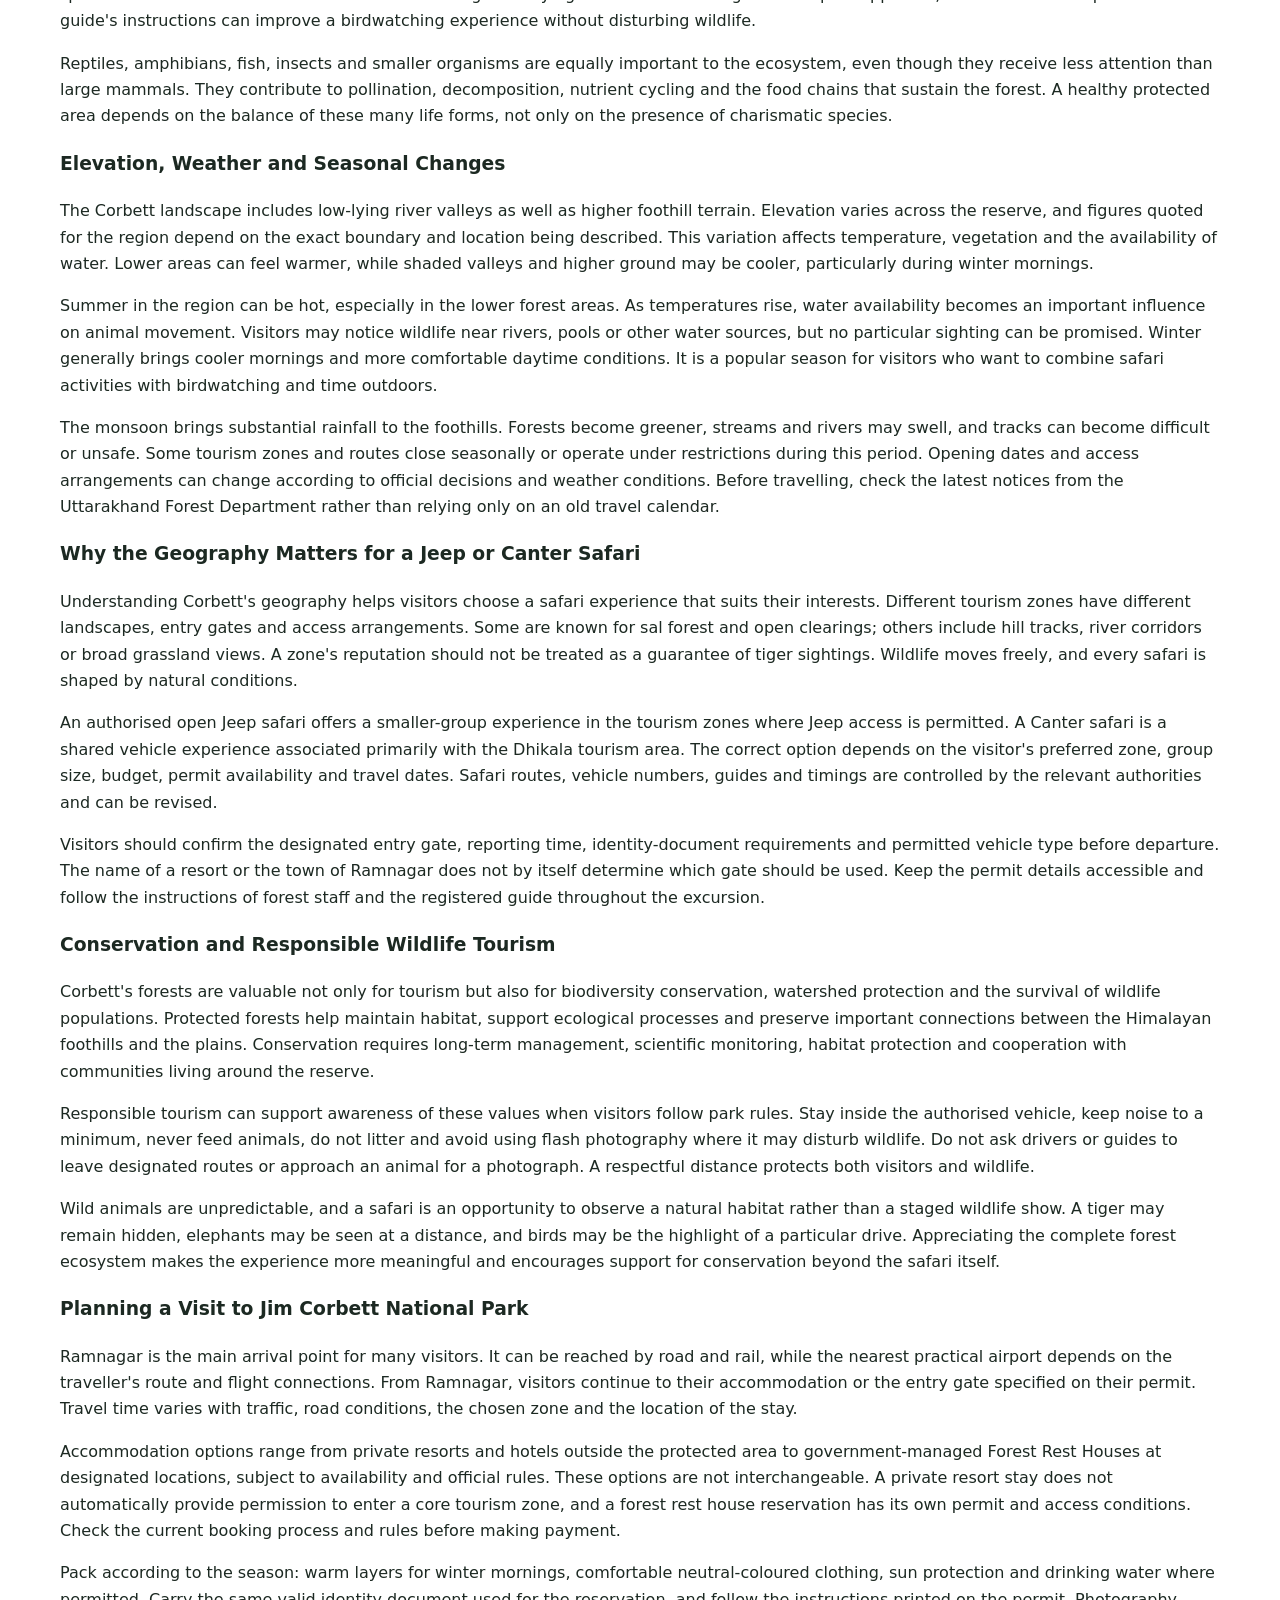
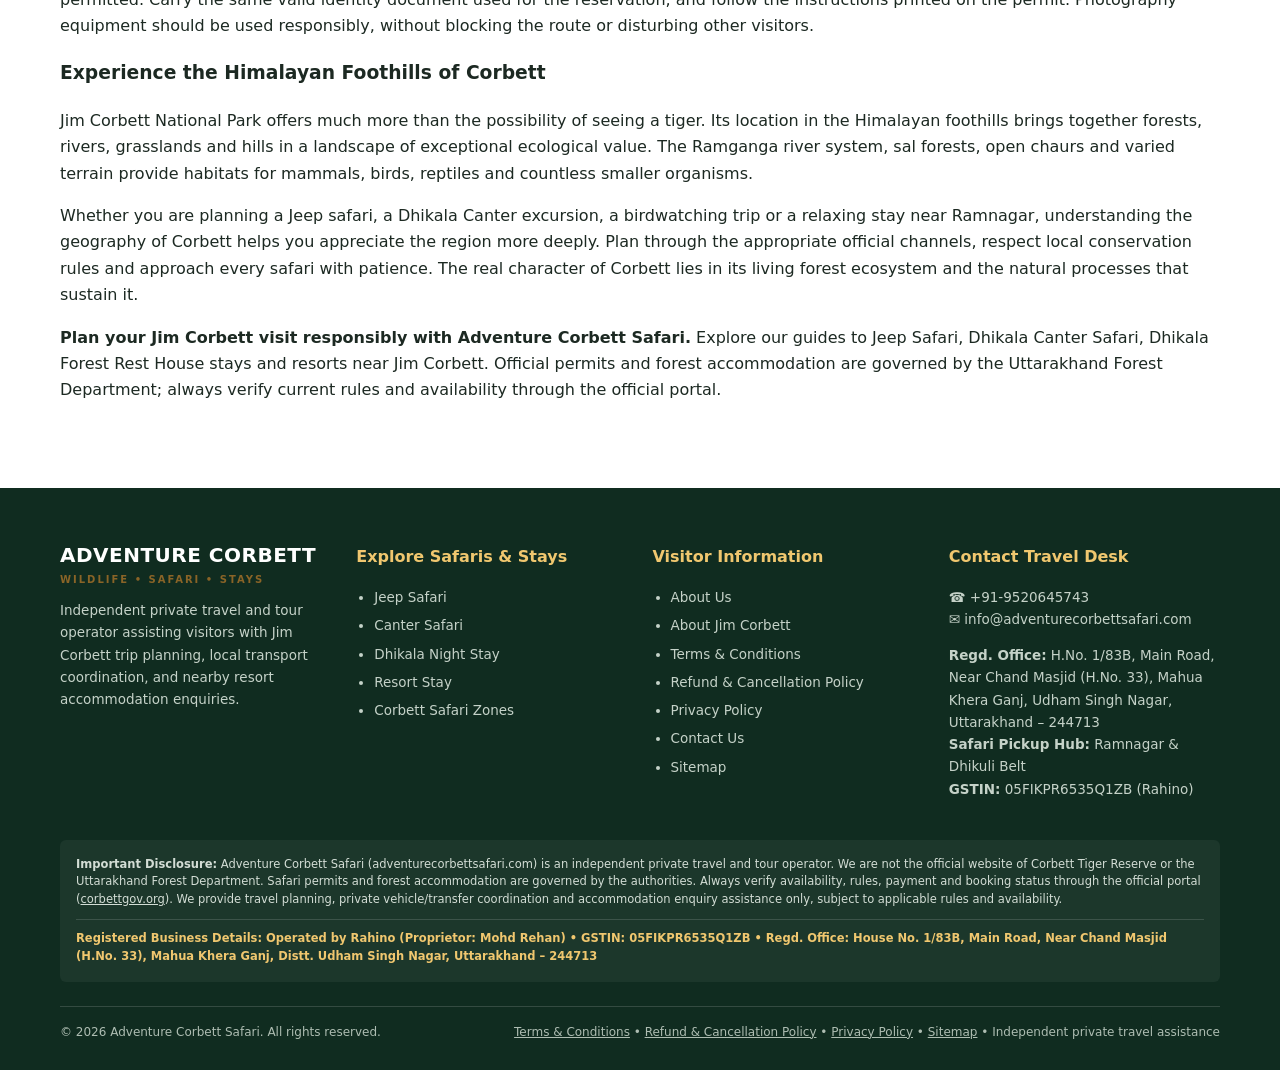
==== commit ce313436: "Reintroduce Corbett overview section in index.html" ====
--- a/index.html
+++ b/index.html
@@ -283,28 +283,6 @@
        CORE SAFARI EXPERIENCES
        ==================================================================== -->
 
-  <section class="section" id="corbett-overview">
-    <div class="container">
-      <div class="section-head">
-        <span class="eyebrow">Discover Corbett</span>
-        <h2>Jim Corbett National Park: Location and Introduction</h2>
-        <p>Explore the Himalayan foothills, diverse forests and river landscapes of Uttarakhand's iconic wildlife destination.</p>
-      </div>
-
-      <div class="intro-copy">
-        <p><strong>Jim Corbett National Park</strong> is located in the Himalayan foothills of Uttarakhand, Northern India, near the town of Ramnagar. Situated across parts of the Nainital and Pauri Garhwal regions, the park lies near the transition between the Shivalik Hills and the Indo-Gangetic plains. This geographical setting creates a varied natural environment and makes the Corbett landscape an important destination for wildlife and nature tourism.</p>
-
-        <p>The wider Corbett landscape includes dense forests, rolling foothills, river valleys, grasslands and freshwater streams. These different habitats support a wide range of wildlife, including the Royal Bengal Tiger, Asian Elephant, Leopard, Spotted Deer and Sambar Deer. The region is also well known for its birdlife, with more than 600 recorded bird species often highlighted in visitor and conservation guides.</p>
-
-        <p>The Ramganga River is one of the most important geographical features of Corbett Tiger Reserve. Its river channels, pools and adjoining vegetation support the wider ecosystem and provide essential water resources for wildlife. The surrounding forests include Sal-dominated woodland, mixed deciduous vegetation and riverine habitats.</p>
-
-        <p>Elevation varies across the reserve, creating differences in local temperature, vegetation and habitat. Winters are generally cool, summers can be hot, and the monsoon brings rainfall that replenishes streams and supports forest growth. These seasonal changes influence the appearance of the landscape and the conditions visitors may experience during a safari.</p>
-
-        <p>With its combination of Himalayan foothills, forests, rivers and grasslands, Jim Corbett offers much more than a chance to see large mammals. Its geographical diversity supports a complex ecosystem and makes the region suitable for wildlife safaris, birdwatching, nature photography and responsible nature-based travel.</p>
-      </div>
-    </div>
-  </section>
-
   <section class="section" id="safari-experiences">
     <div class="container">
       <div class="section-head">
@@ -361,6 +339,28 @@
             <a class="text-link" href="about-jim-corbett.html">Read Responsible Wildlife Guide →</a>
           </div>
         </article>
+      </div>
+    </div>
+  </section>
+
+   <section class="section" id="corbett-overview">
+    <div class="container">
+      <div class="section-head">
+        <span class="eyebrow">Discover Corbett</span>
+        <h2>Jim Corbett National Park: Location and Introduction</h2>
+        <p>Explore the Himalayan foothills, diverse forests and river landscapes of Uttarakhand's iconic wildlife destination.</p>
+      </div>
+
+      <div class="intro-copy">
+        <p><strong>Jim Corbett National Park</strong> is located in the Himalayan foothills of Uttarakhand, Northern India, near the town of Ramnagar. Situated across parts of the Nainital and Pauri Garhwal regions, the park lies near the transition between the Shivalik Hills and the Indo-Gangetic plains. This geographical setting creates a varied natural environment and makes the Corbett landscape an important destination for wildlife and nature tourism.</p>
+
+        <p>The wider Corbett landscape includes dense forests, rolling foothills, river valleys, grasslands and freshwater streams. These different habitats support a wide range of wildlife, including the Royal Bengal Tiger, Asian Elephant, Leopard, Spotted Deer and Sambar Deer. The region is also well known for its birdlife, with more than 600 recorded bird species often highlighted in visitor and conservation guides.</p>
+
+        <p>The Ramganga River is one of the most important geographical features of Corbett Tiger Reserve. Its river channels, pools and adjoining vegetation support the wider ecosystem and provide essential water resources for wildlife. The surrounding forests include Sal-dominated woodland, mixed deciduous vegetation and riverine habitats.</p>
+
+        <p>Elevation varies across the reserve, creating differences in local temperature, vegetation and habitat. Winters are generally cool, summers can be hot, and the monsoon brings rainfall that replenishes streams and supports forest growth. These seasonal changes influence the appearance of the landscape and the conditions visitors may experience during a safari.</p>
+
+        <p>With its combination of Himalayan foothills, forests, rivers and grasslands, Jim Corbett offers much more than a chance to see large mammals. Its geographical diversity supports a complex ecosystem and makes the region suitable for wildlife safaris, birdwatching, nature photography and responsible nature-based travel.</p>
       </div>
     </div>
   </section>
--- a/assets/style.css
+++ b/assets/style.css
@@ -2340,99 +2340,109 @@
   font-size: 11.5px;
   line-height: 1.55;
 }
-/* ==========================================================================
-   ADVENTURE CORBETT SAFARI - GLOBAL STYLESHEET (assets/style.css)
-   ========================================================================== */
+
+/* =========================================================
+   GLOBAL STICKY TOPBAR + MOVING DISCLAIMER STRIP
+   CSS-only addition: existing page HTML remains unchanged.
+   ========================================================= */
 
 :root {
-  --forest: #173d2b;
-  --forest2: #24583d;
-  --forest-light: #eef4f0;
-  --gold: #d7a84b;
-  --gold-dark: #8a6427;
-  --ink: #1c2922;
-  --muted: #5a6960;
-  --cream: #f6f5ef;
-  --white: #ffffff;
-  --line: #e2e8e4;
-  --shadow: 0 14px 38px rgba(17, 43, 29, 0.10);
-  --radius: 10px;
-}
-
-* {
-  box-sizing: border-box;
-}
-
-html {
-  scroll-behavior: smooth;
-}
-
-body {
-  margin: 0;
-  font-family: system-ui, -apple-system, 'Segoe UI', Roboto, Helvetica, Arial, sans-serif;
-  color: var(--ink);
-  line-height: 1.65;
-  background: var(--white);
-  min-width: 250px;
-  overflow-x: hidden;
-}
-
-a {
-  color: inherit;
-  text-decoration: none;
-  transition: color 0.2s ease, opacity 0.2s ease;
-}
-
-img {
+  --acs-topbar-height: 38px;
+}
+
+/* Keep the contact bar visible while scrolling */
+.topbar {
+  position: sticky !important;
+  top: 0 !important;
+  z-index: 1002 !important;
+  width: 100%;
+}
+
+/* Keep the navigation below the sticky contact bar */
+.site-header {
+  position: sticky !important;
+  top: var(--acs-topbar-height) !important;
+  z-index: 1001 !important;
+}
+
+/* Moving legal / business-status disclaimer */
+.site-header::before {
+  content: "NOTICE: We are an independent private tour operator. We are not registered with the Forest Department as an authorised safari booking agency, and we are not a Government department or its representative. Safari permits are issued by the concerned authorities and remain subject to availability.";
   display: block;
-  max-width: 100%;
-  height: auto;
-}
-
-.container {
-  max-width: 1160px;
-  margin: 0 auto;
-}
-
-/* TOPBAR */
-.topbar {
-  background: #102c20;
-  color: var(--white);
-  font-size: 13px;
-}
-
-.topbar-inner {
-  max-width: 1200px;
-  margin: 0 auto;
-  padding: 8px 20px;
-  display: flex;
-  justify-content: space-between;
-  align-items: center;
-  gap: 16px;
-  flex-wrap: wrap;
-}
-
-.topbar-left {
-  color: #c9d8ce;
+  width: 100%;
+  min-height: 30px;
+  padding: 6px 0;
+  overflow: hidden;
+  white-space: nowrap;
+  background: #fff4d9;
+  color: #493718;
+  border-bottom: 1px solid #e8d4a5;
   font-size: 12px;
-}
-
-.topbar-links {
-  display: flex;
-  gap: 20px;
-  flex-wrap: wrap;
-}
-
-.topbar a:hover {
-  color: var(--gold);
-}
-
-/* SITE HEADER */
-.site-header {
-  position: sticky;
-  top: 0;
-  z-index: 50;
-  background: rgba(255, 255, 255, 0.98);
-  box-shadow: 0 4px 18px rgba(0, 0, 0, 0.08);
-  backdrop-filter: blur(10px);
-}
+  line-height: 18px;
+  font-weight: 700;
+  text-align: left;
+  text-indent: 100%;
+  animation: acs-disclaimer-marquee 28s linear infinite;
+}
+
+/* Smooth continuous leftward movement */
+@keyframes acs-disclaimer-marquee {
+  0% {
+    text-indent: 100%;
+  }
+  100% {
+    text-indent: -180%;
+  }
+}
+
+/* Pause the ticker when the visitor points at it */
+.site-header:hover::before {
+  animation-play-state: paused;
+}
+
+/* Make sure sticky navigation links remain easy to tap */
+.nav-links a,
+.menu-toggle {
+  position: relative;
+  z-index: 1;
+}
+
+/* Mobile: retain both sticky bars without covering the page */
+@media (max-width: 680px) {
+  :root {
+    --acs-topbar-height: 38px;
+  }
+
+  .topbar {
+    min-height: var(--acs-topbar-height);
+  }
+
+  .topbar-inner {
+    min-height: var(--acs-topbar-height);
+    padding-top: 7px !important;
+    padding-bottom: 7px !important;
+  }
+
+  .site-header {
+    top: var(--acs-topbar-height) !important;
+  }
+
+  .site-header::before {
+    min-height: 32px;
+    padding: 7px 0;
+    font-size: 11px;
+    line-height: 18px;
+    animation-duration: 24s;
+  }
+}
+
+/* Respect visitors who prefer reduced motion */
+@media (prefers-reduced-motion: reduce) {
+  .site-header::before {
+    animation: none !important;
+    text-indent: 0;
+    white-space: normal;
+    padding: 7px 12px;
+    text-align: center;
+  }
+}
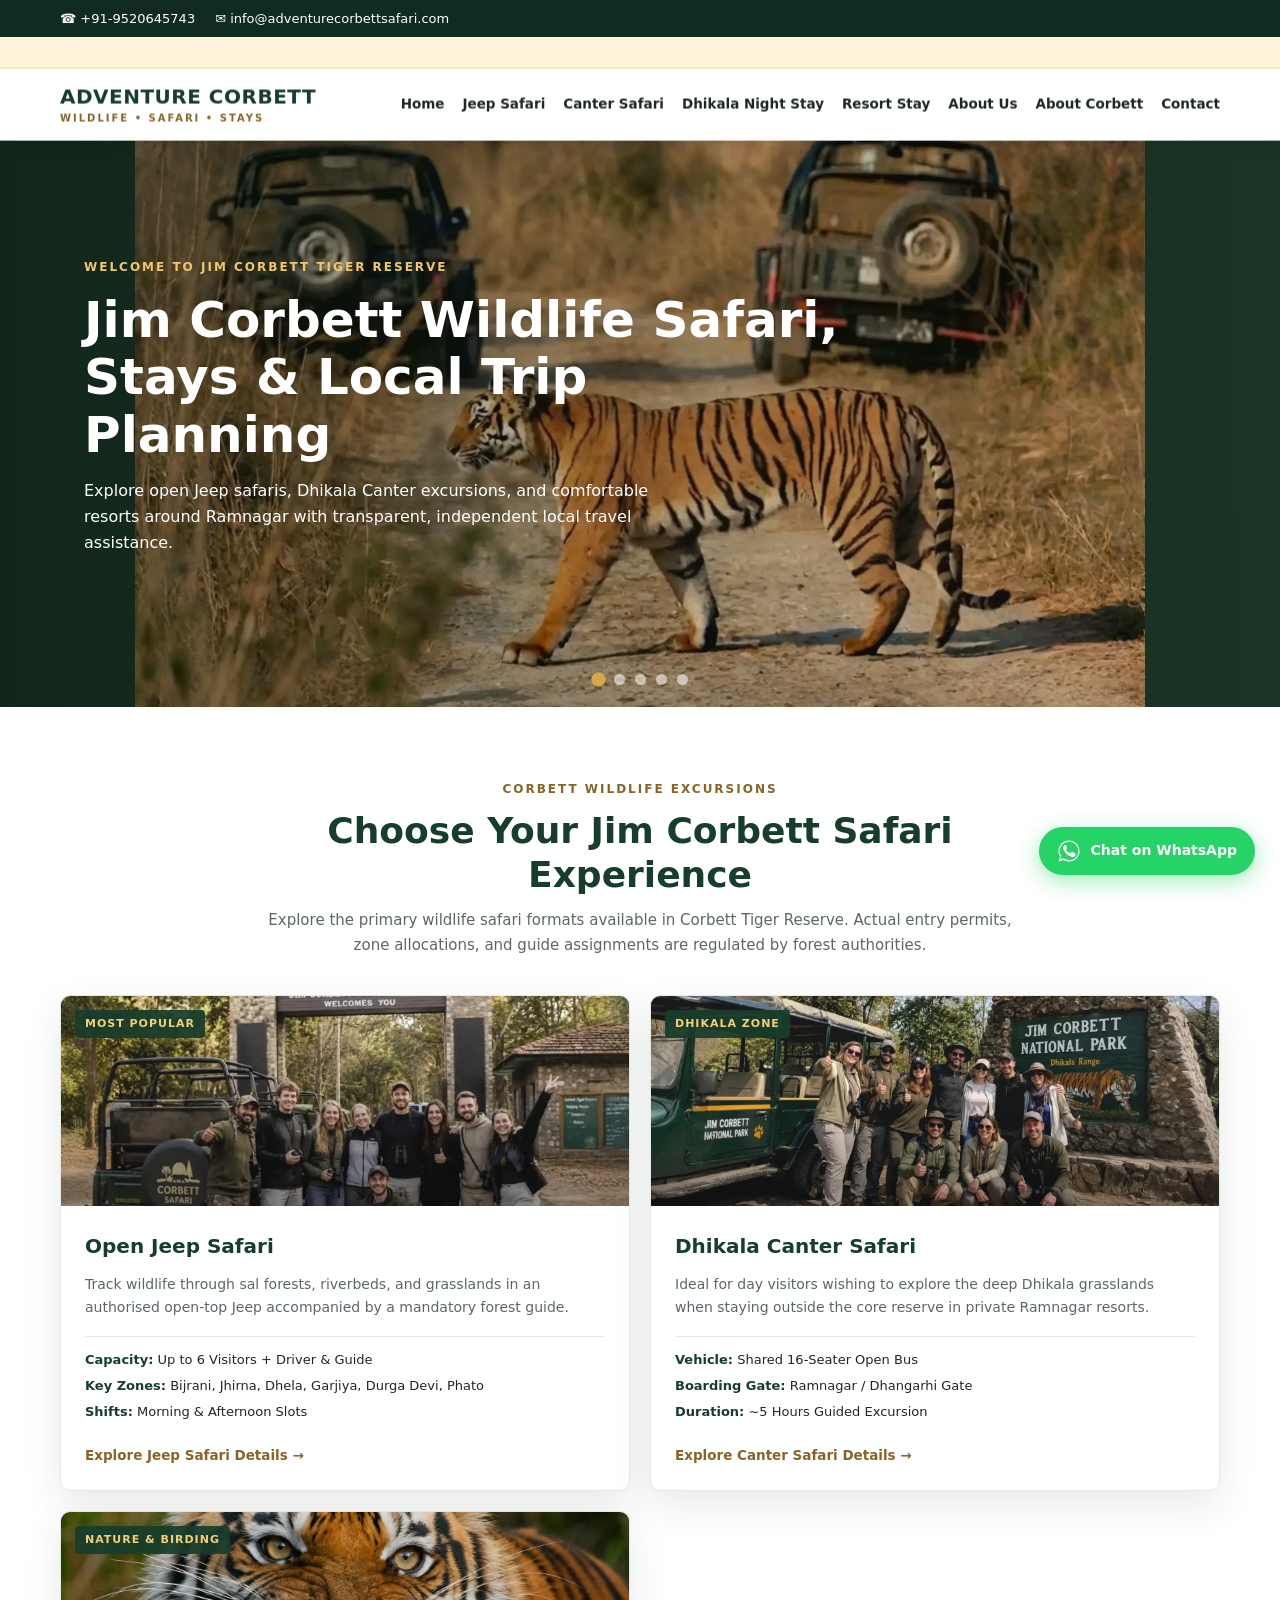
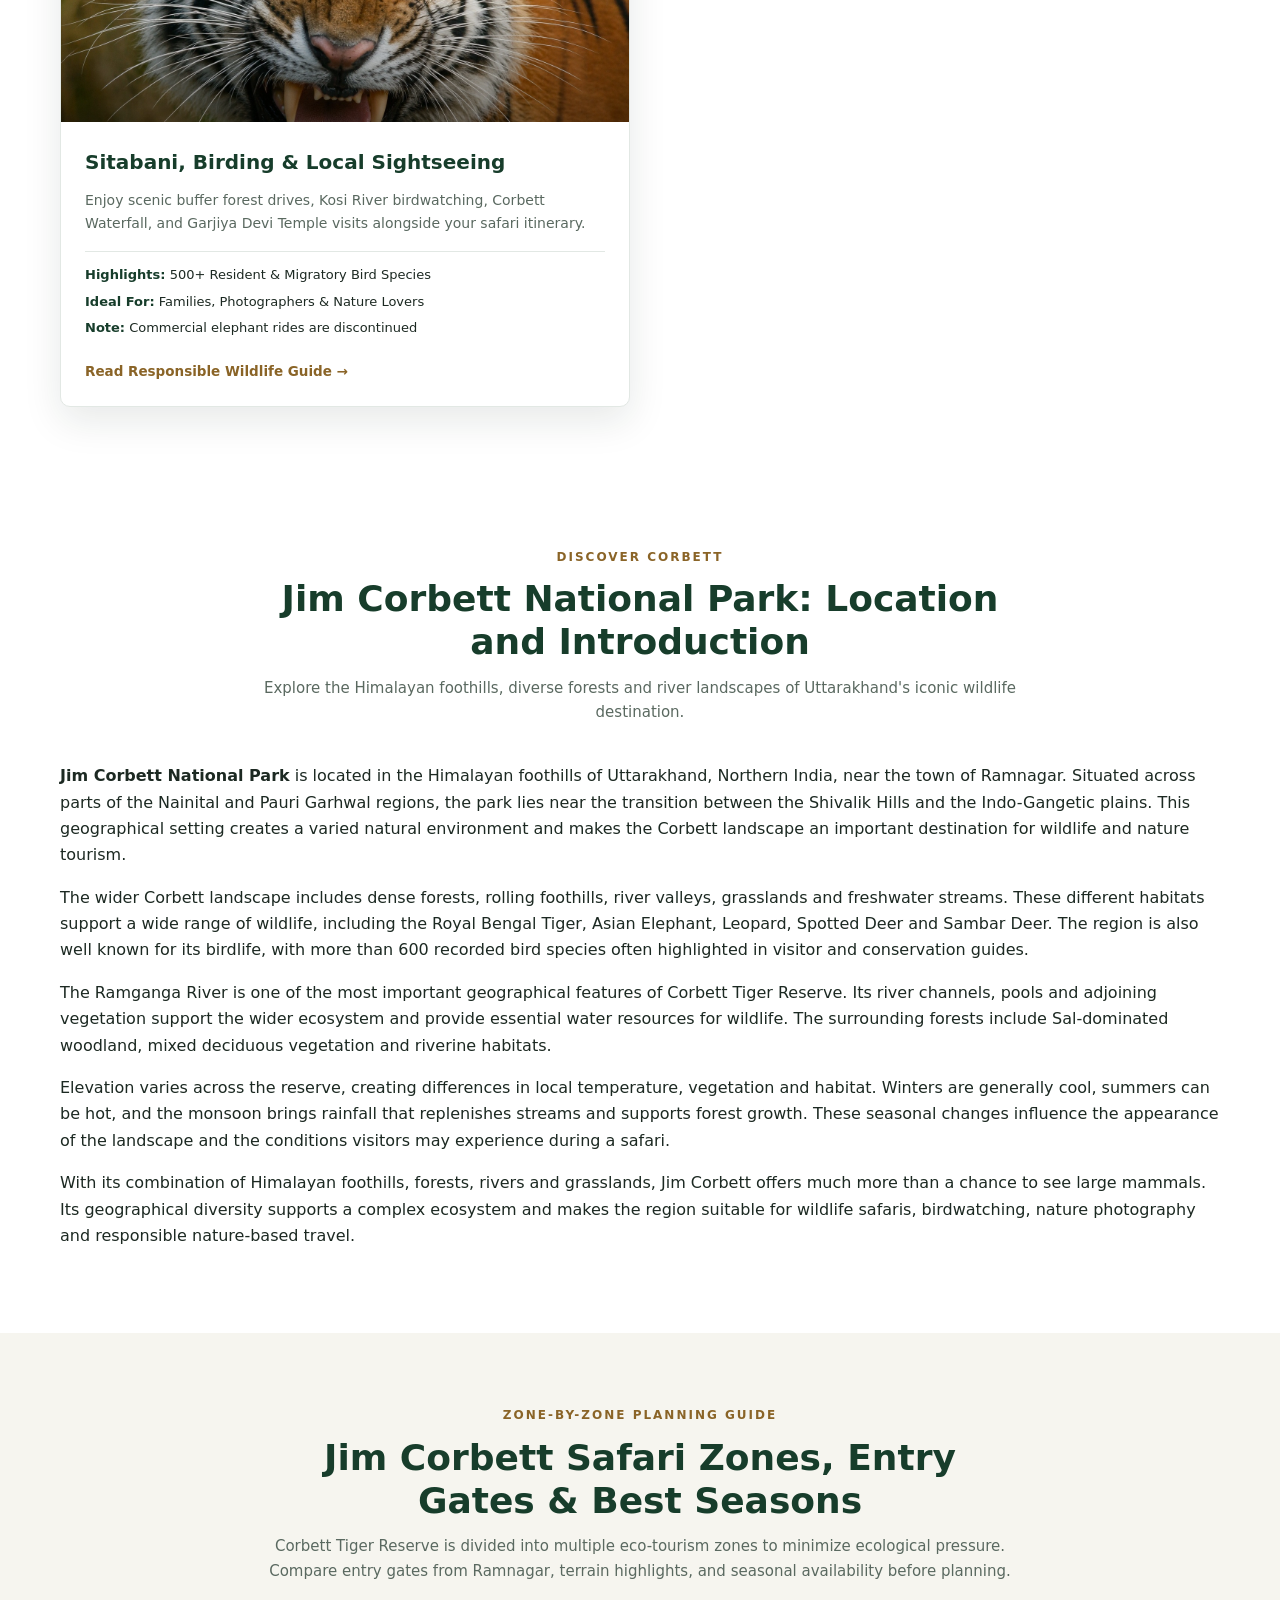
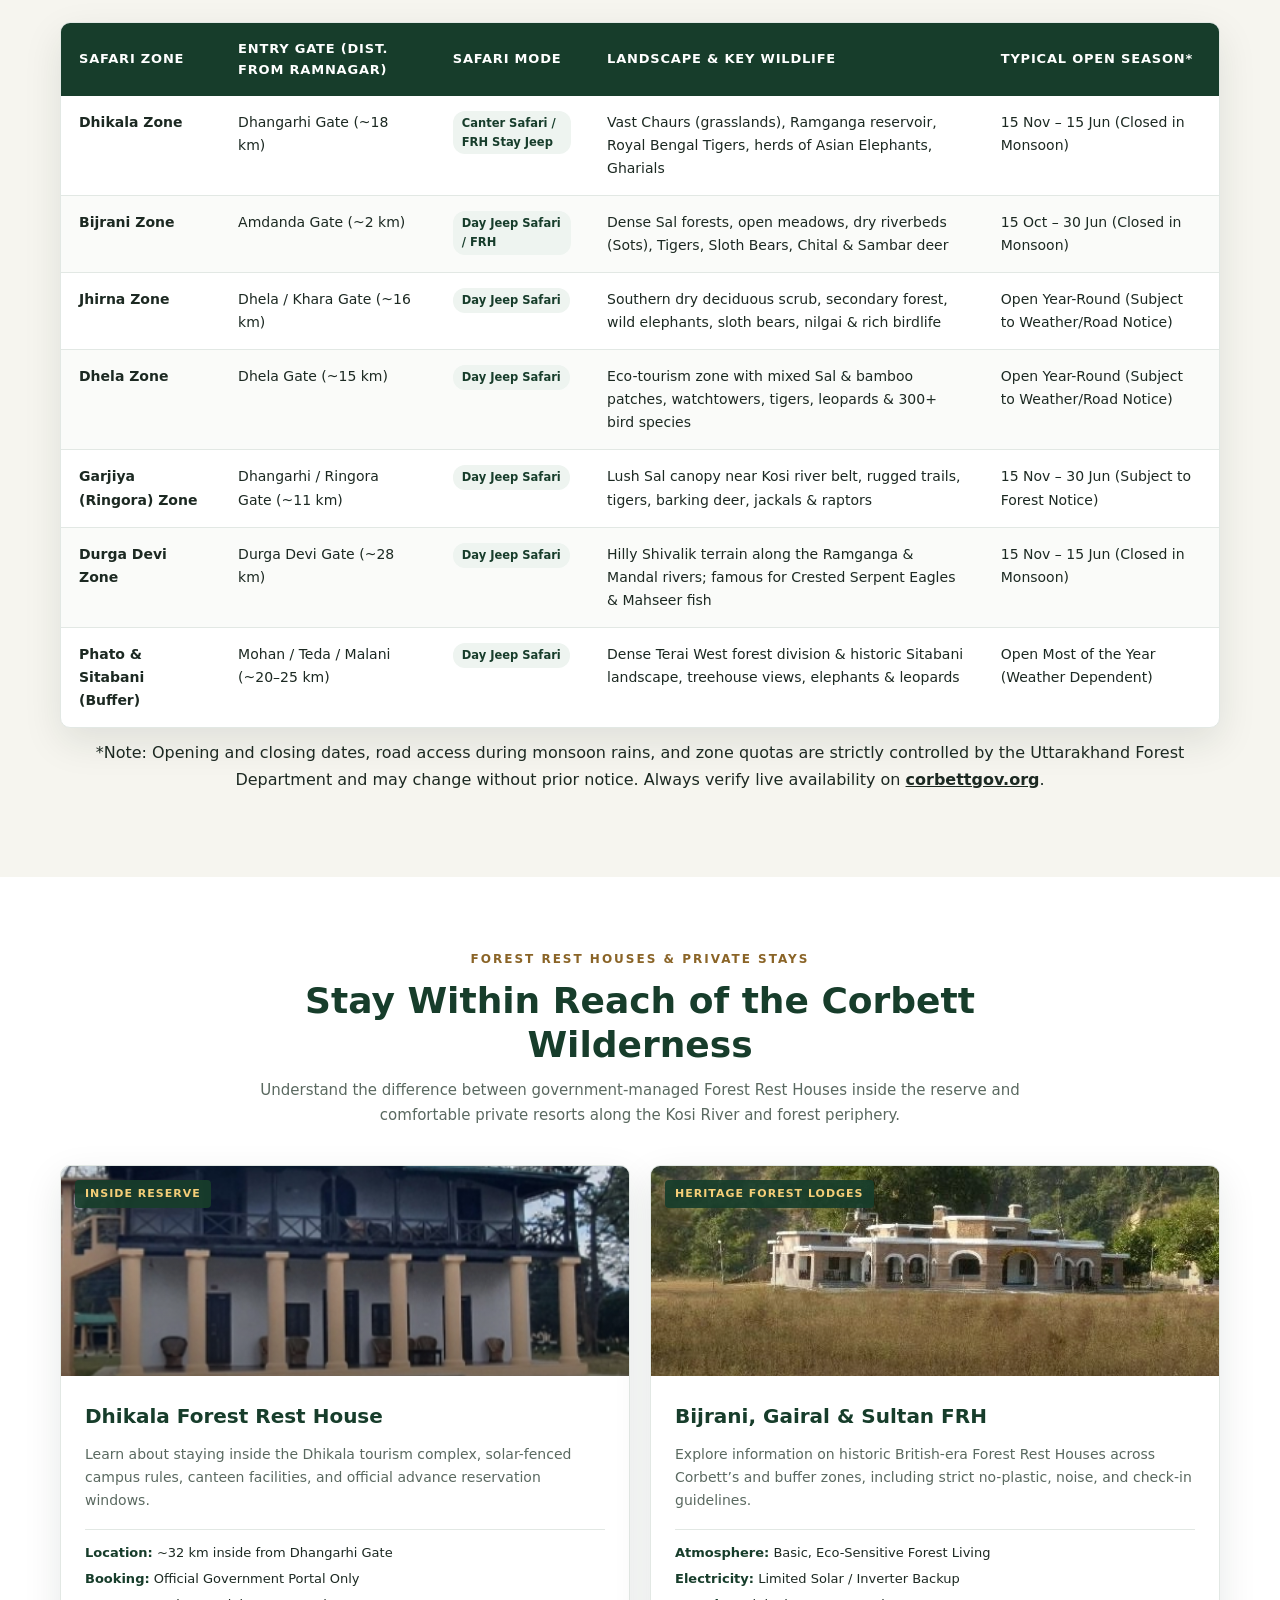
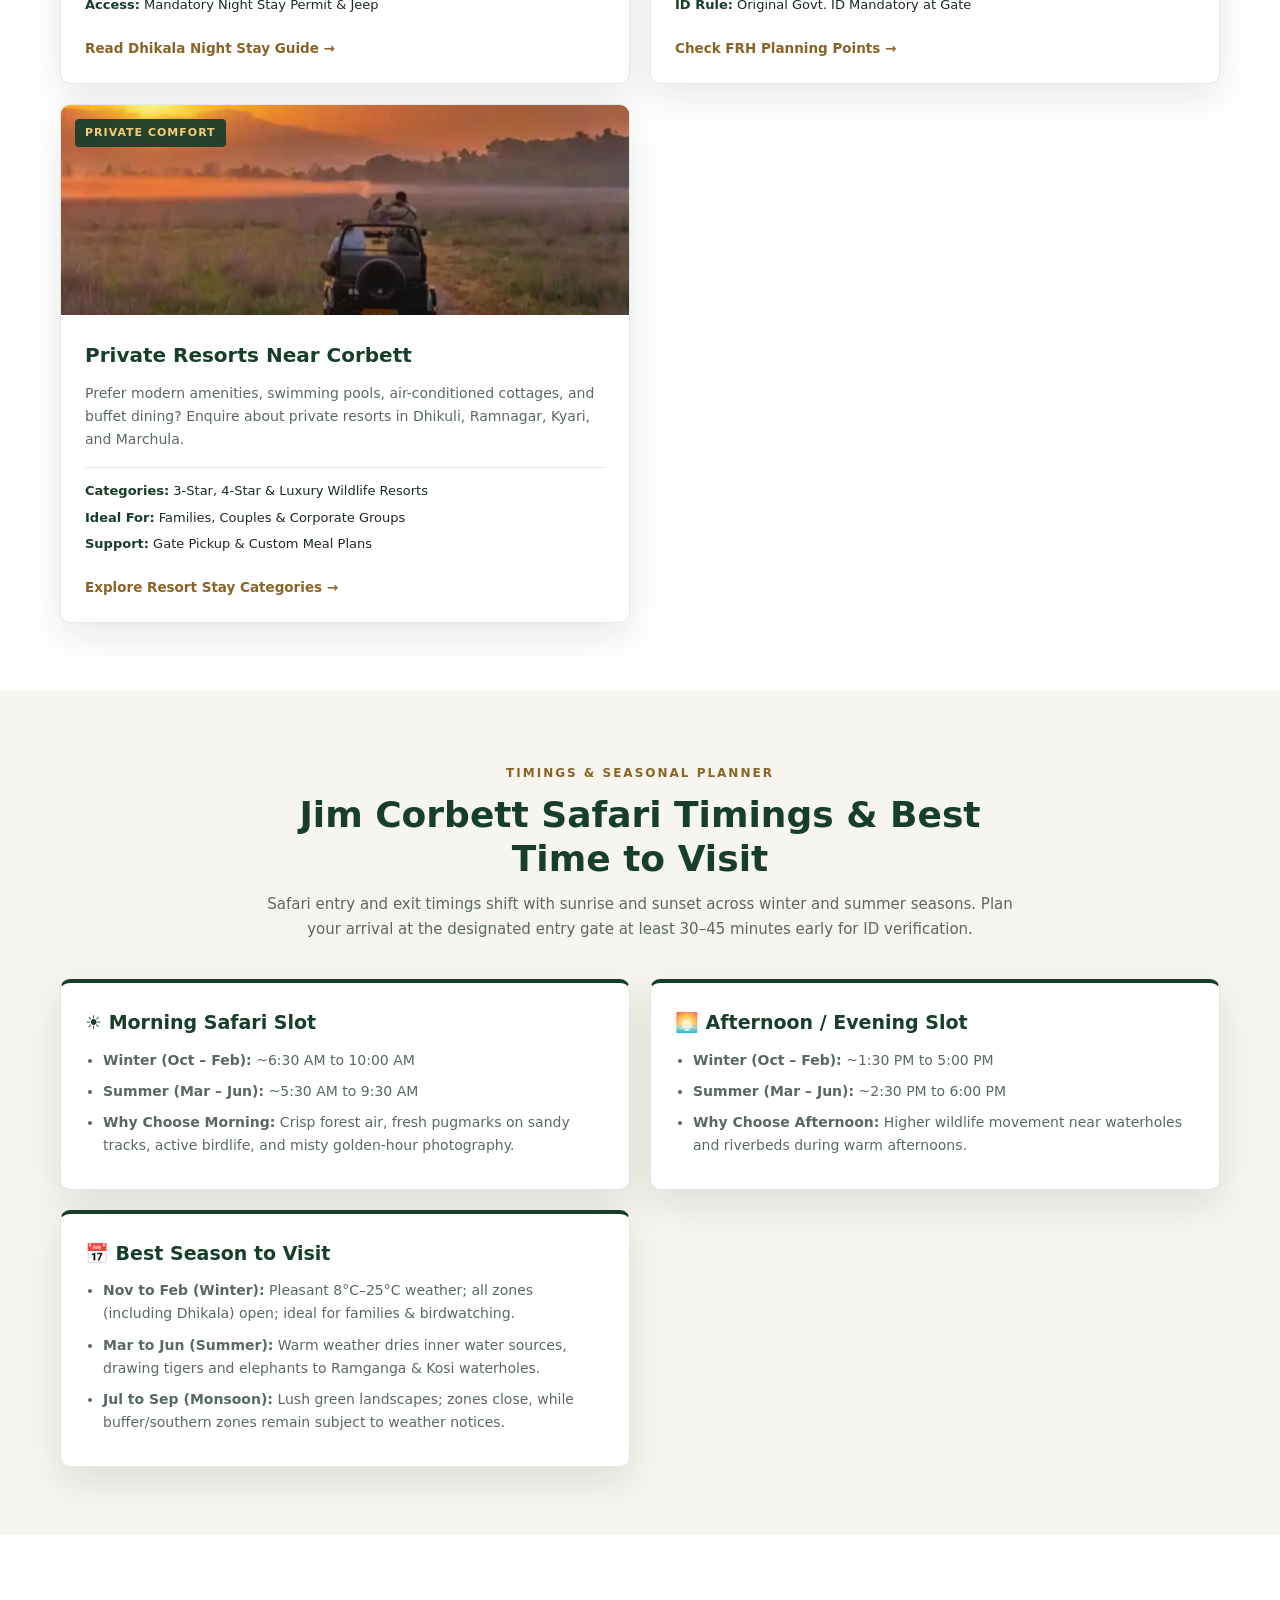
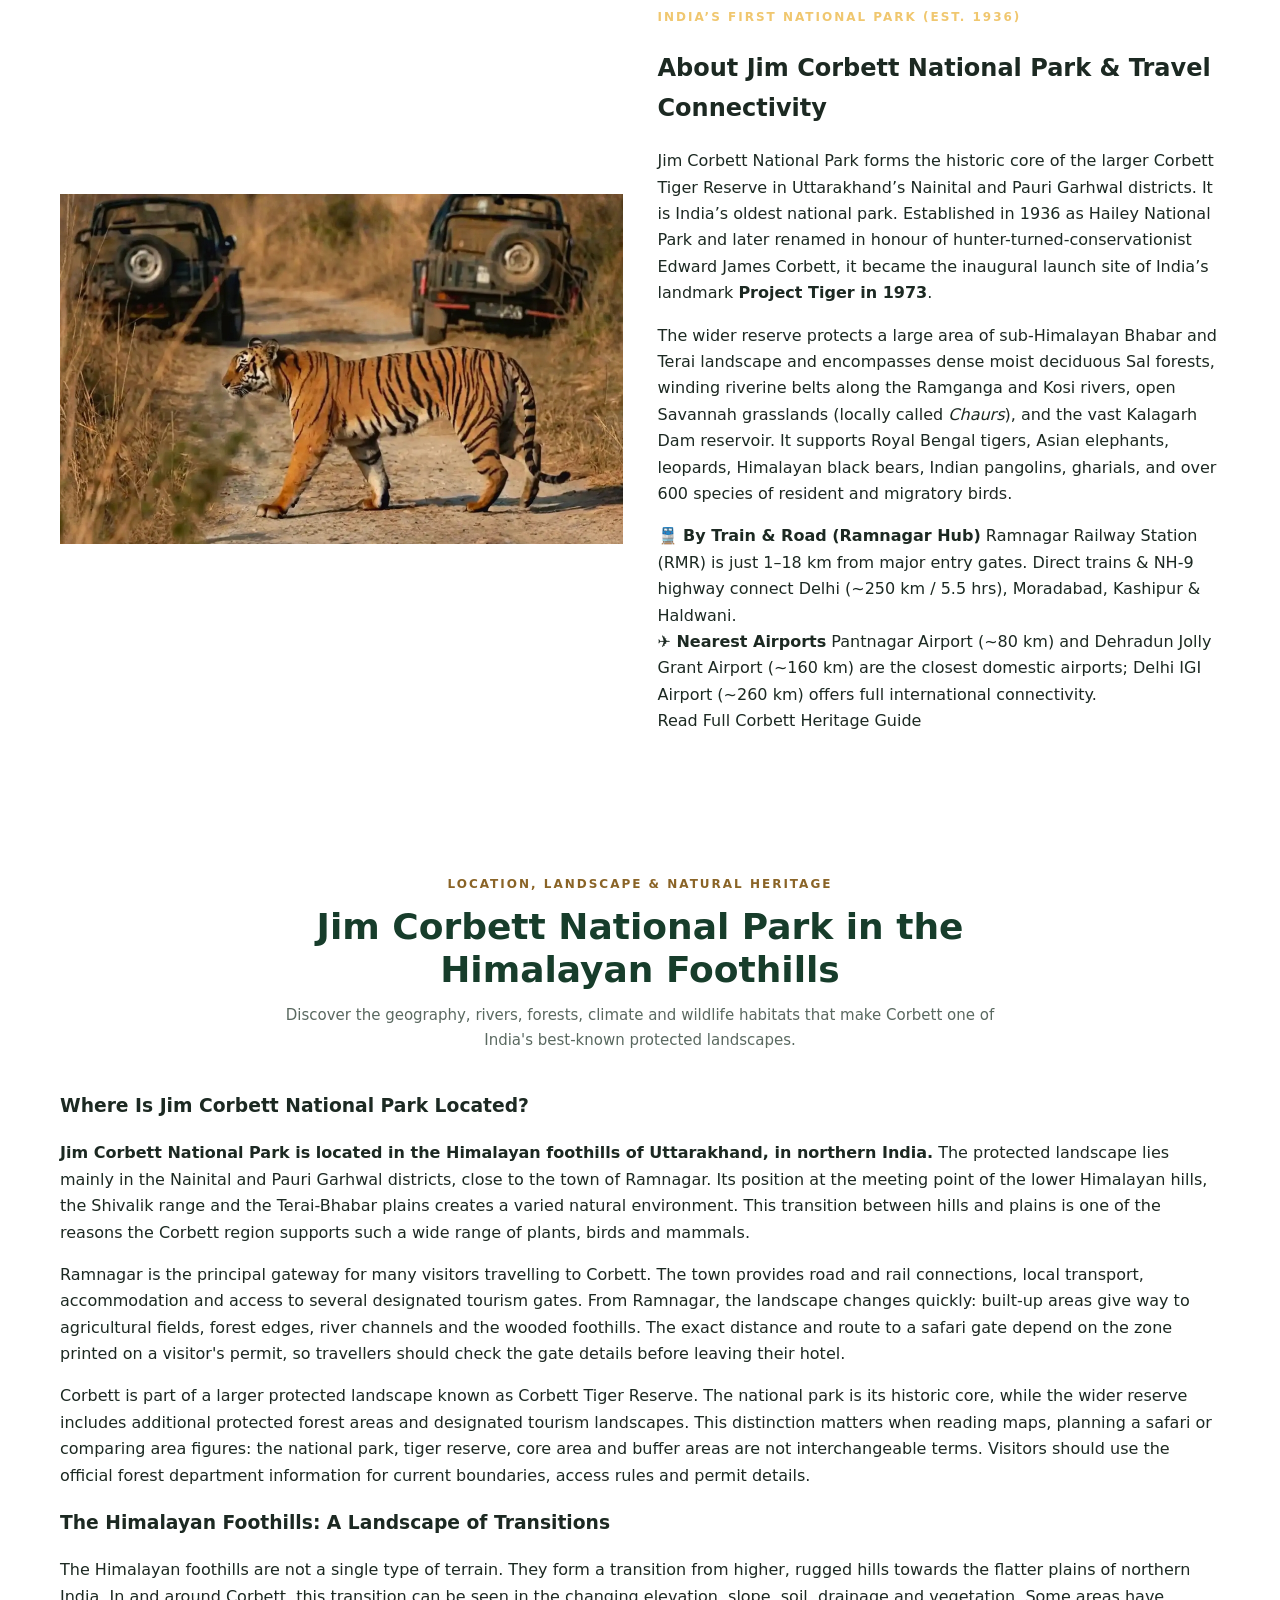
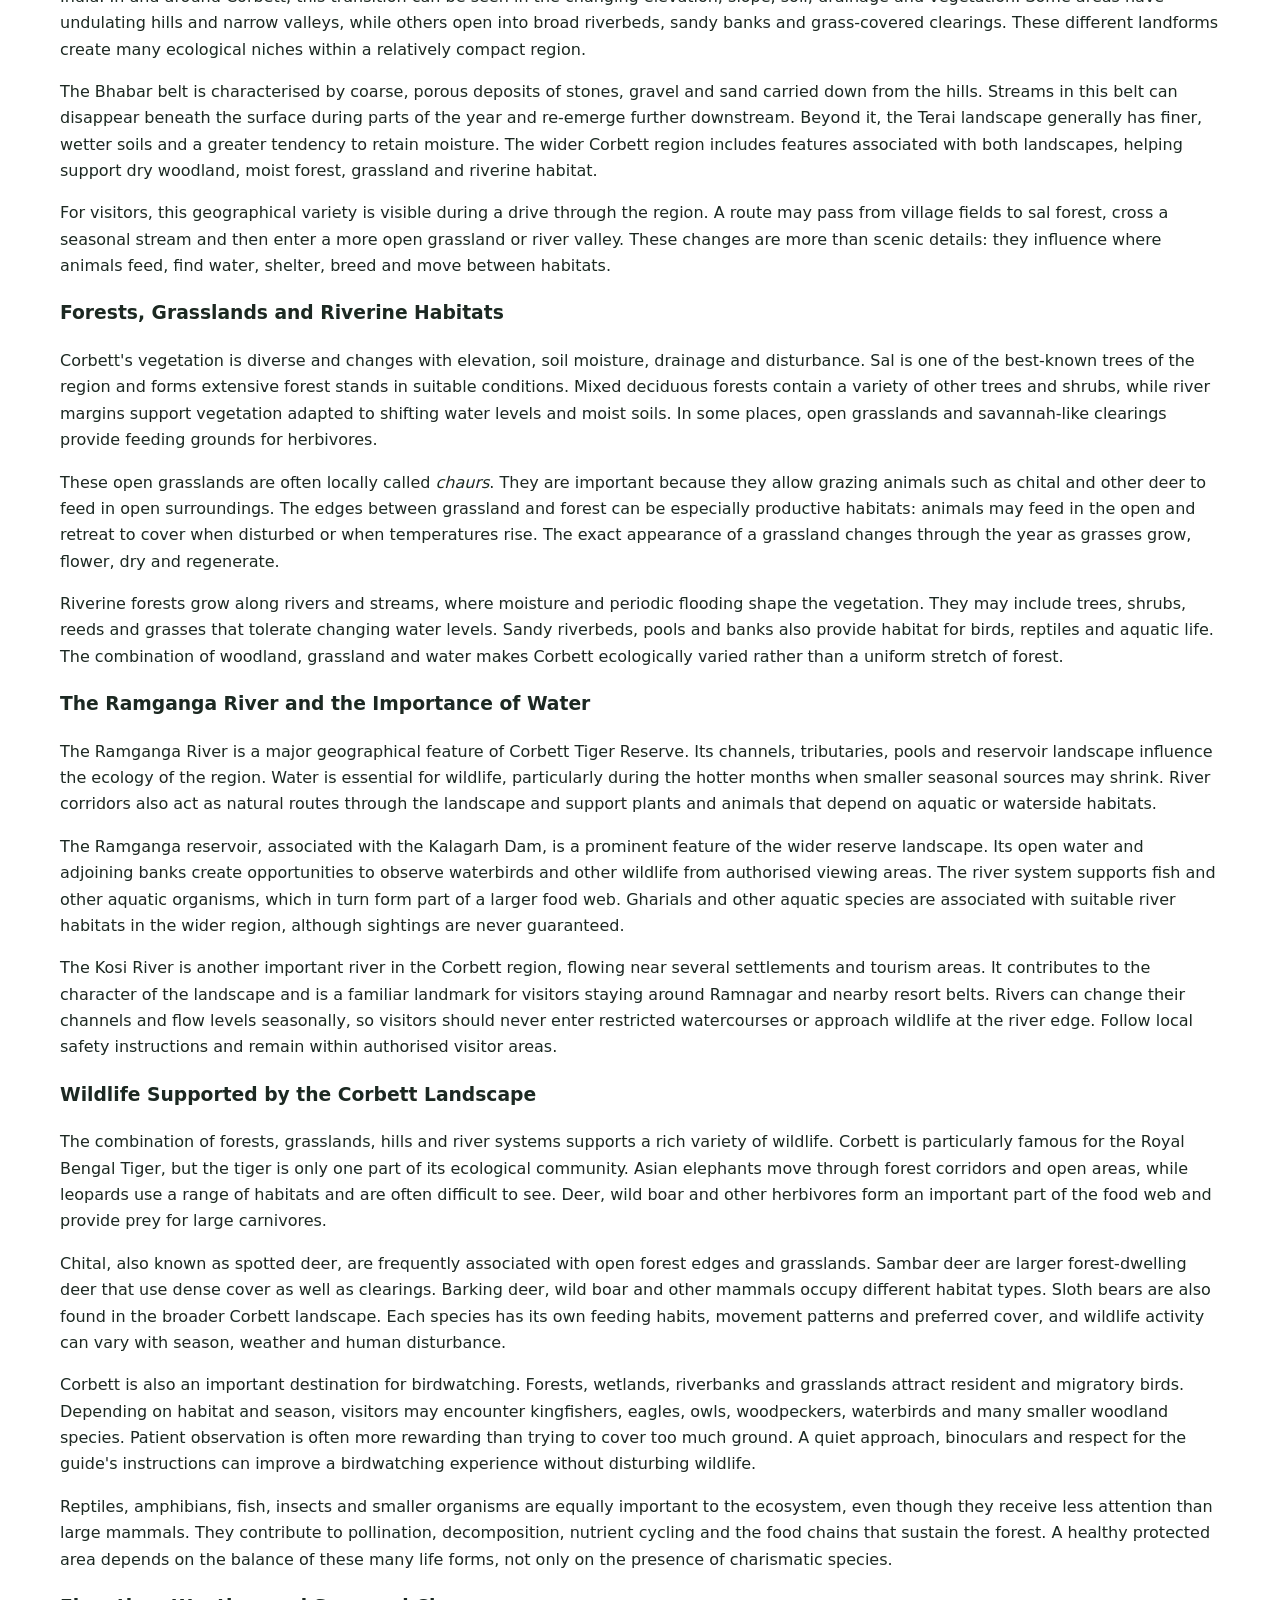
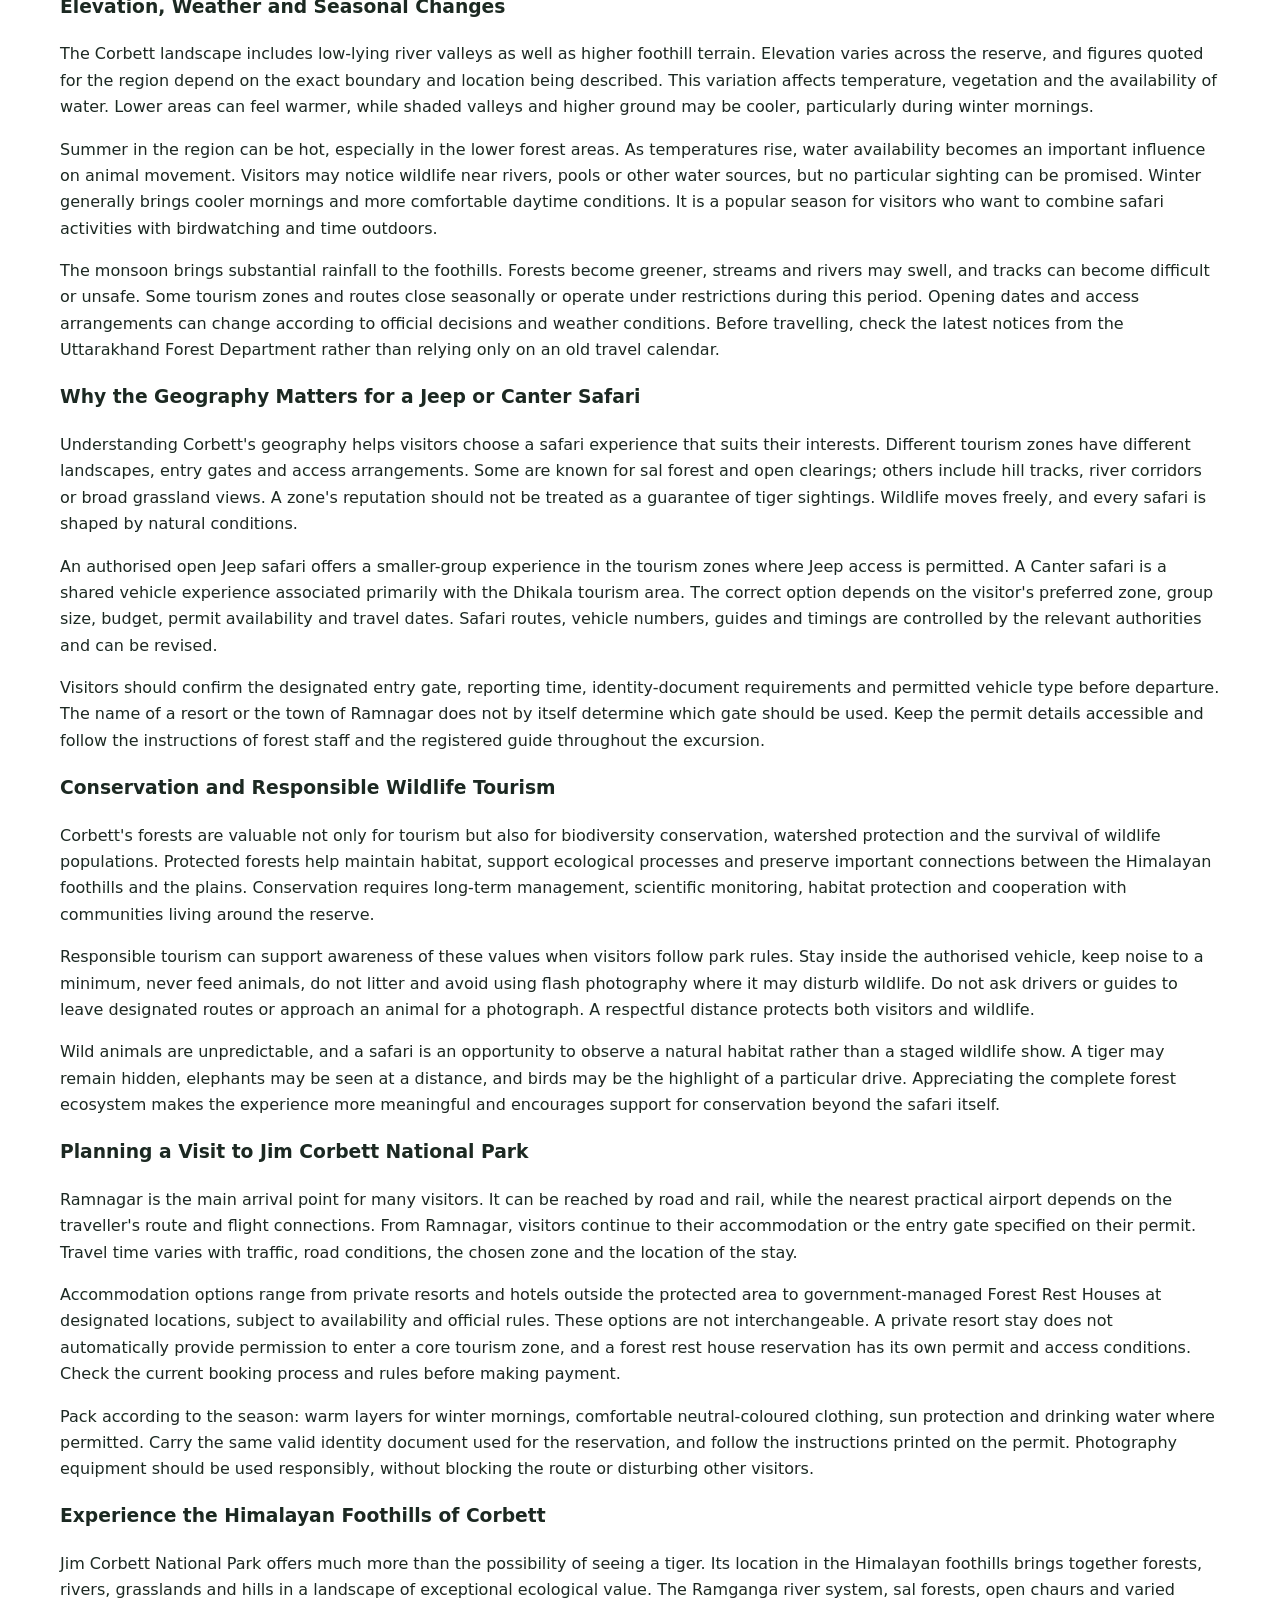
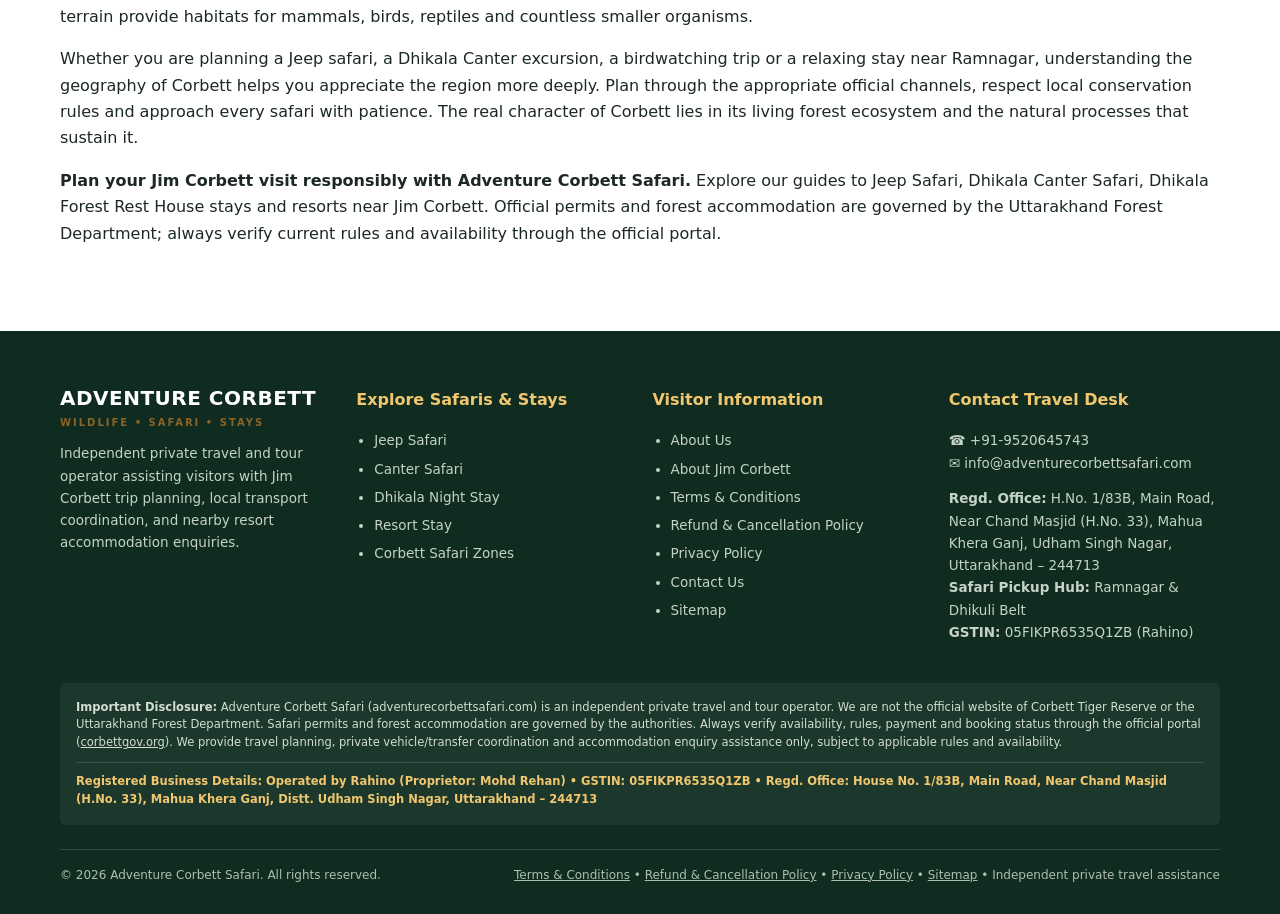
==== commit 2d1ed1fc: "Delete Trust & Transparency feature strip Removed the Trust & Transparency section from the HTML." ====
--- a/index.html
+++ b/index.html
@@ -256,30 +256,6 @@
 
 
   <!-- ====================================================================
-       TRUST & TRANSPARENCY STRIP
-       ==================================================================== -->
-  <section class="feature-strip" aria-label="Why Plan With Us">
-    <div class="feature-inner">
-      <div>
-        <strong>Independent Local Operator</strong>
-        <span>Transparent trip planning &amp; transfer assistance</span>
-      </div>
-      <div>
-        <strong>All Major Safari Zones</strong>
-        <span>Guidance for Bijrani, Jhirna, Dhela, Garjiya &amp; Dhikala</span>
-      </div>
-      <div>
-        <strong>Official Permit Clarity</strong>
-        <span>Verify permits directly at corbettgov.org</span>
-      </div>
-      <div>
-        <strong>Nearby Stay Options</strong>
-        <span>Riverside &amp; forest-edge resort enquiries in Ramnagar</span>
-      </div>
-    </div>
-  </section>
-
-  <!-- ====================================================================
        CORE SAFARI EXPERIENCES
        ==================================================================== -->
 
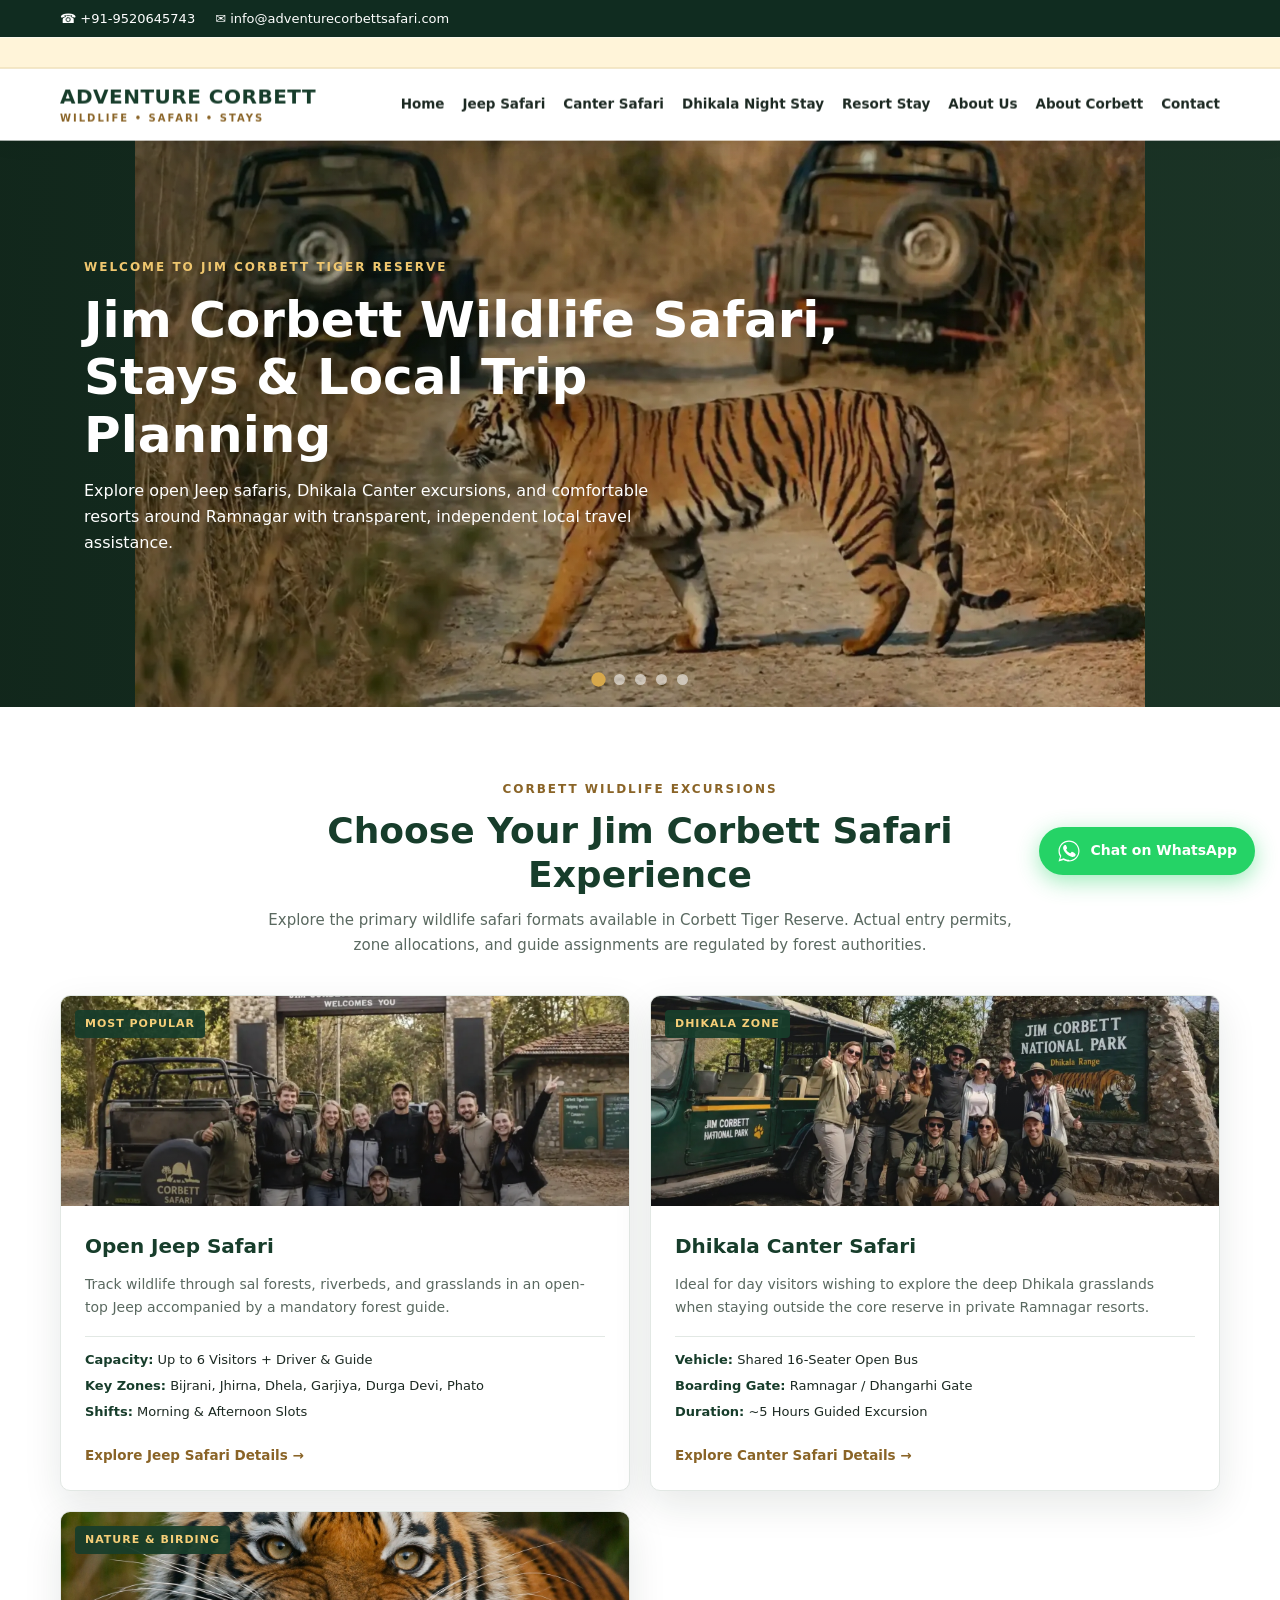
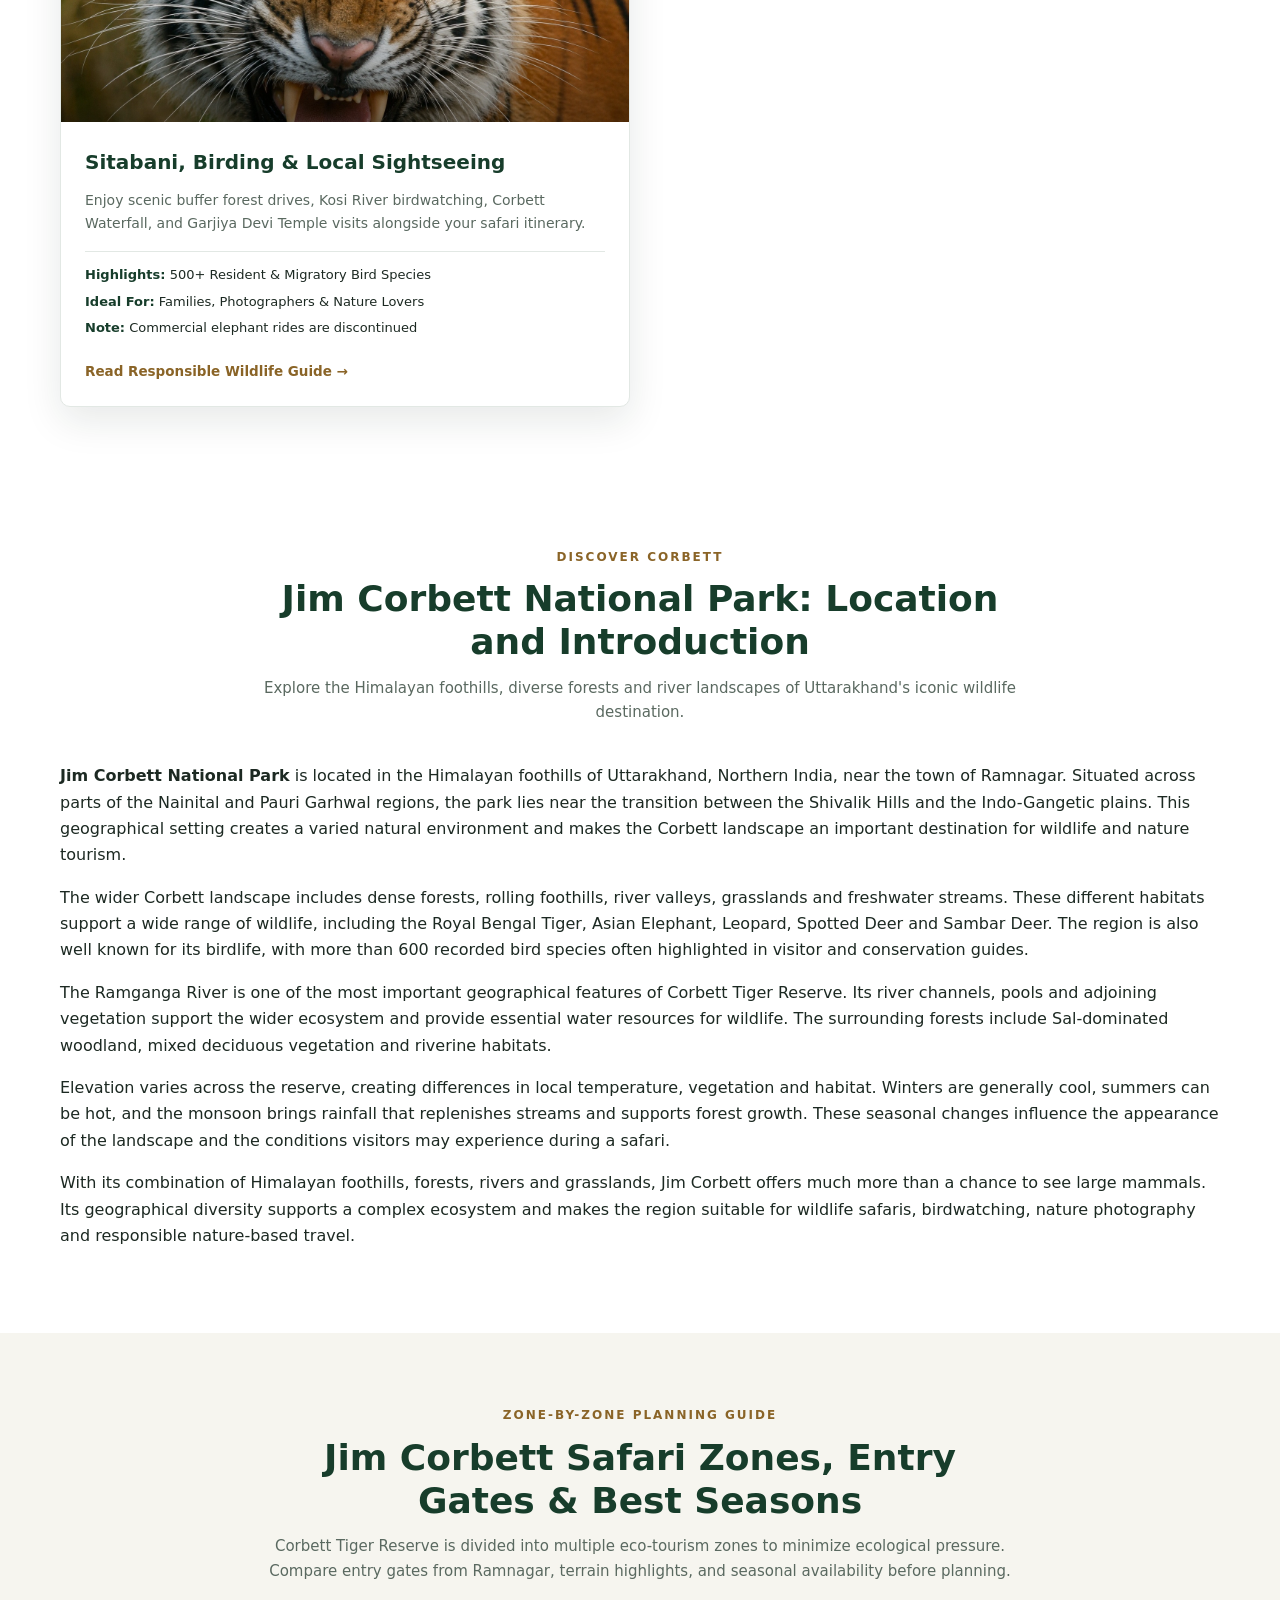
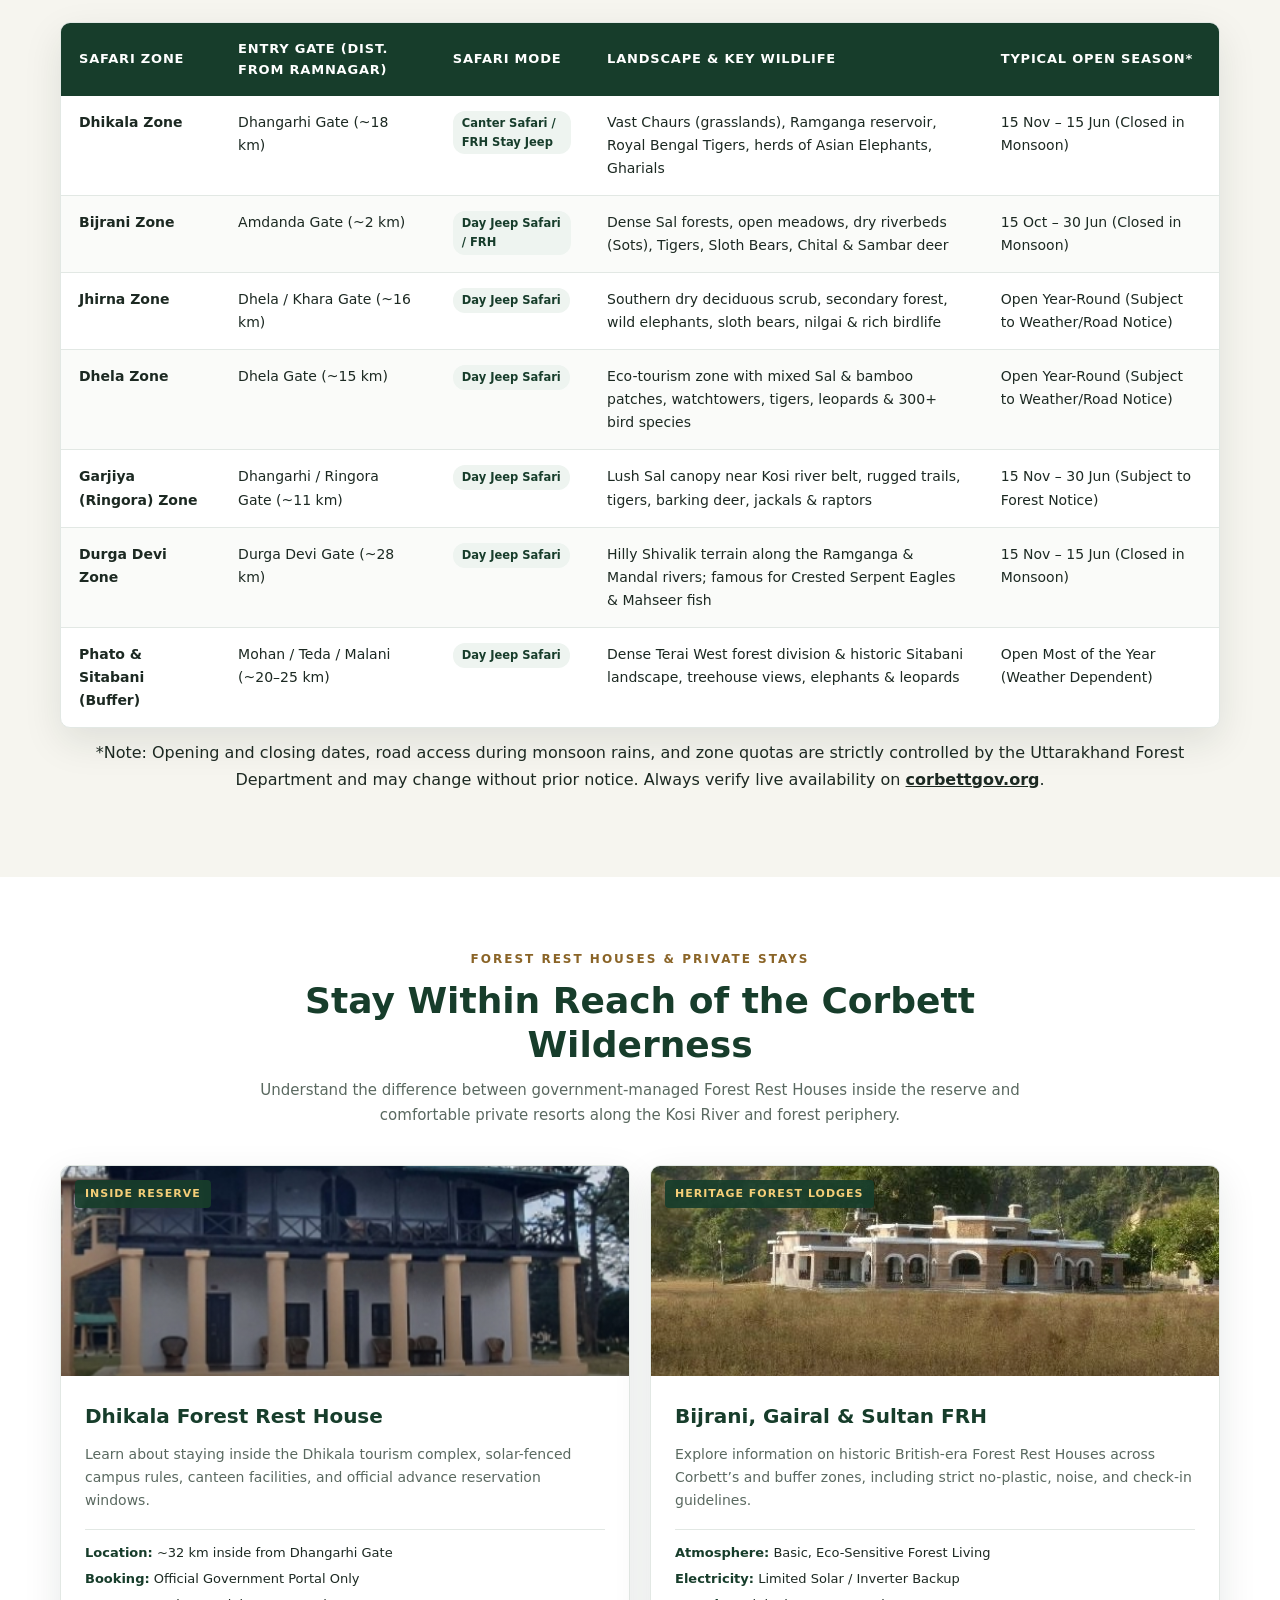
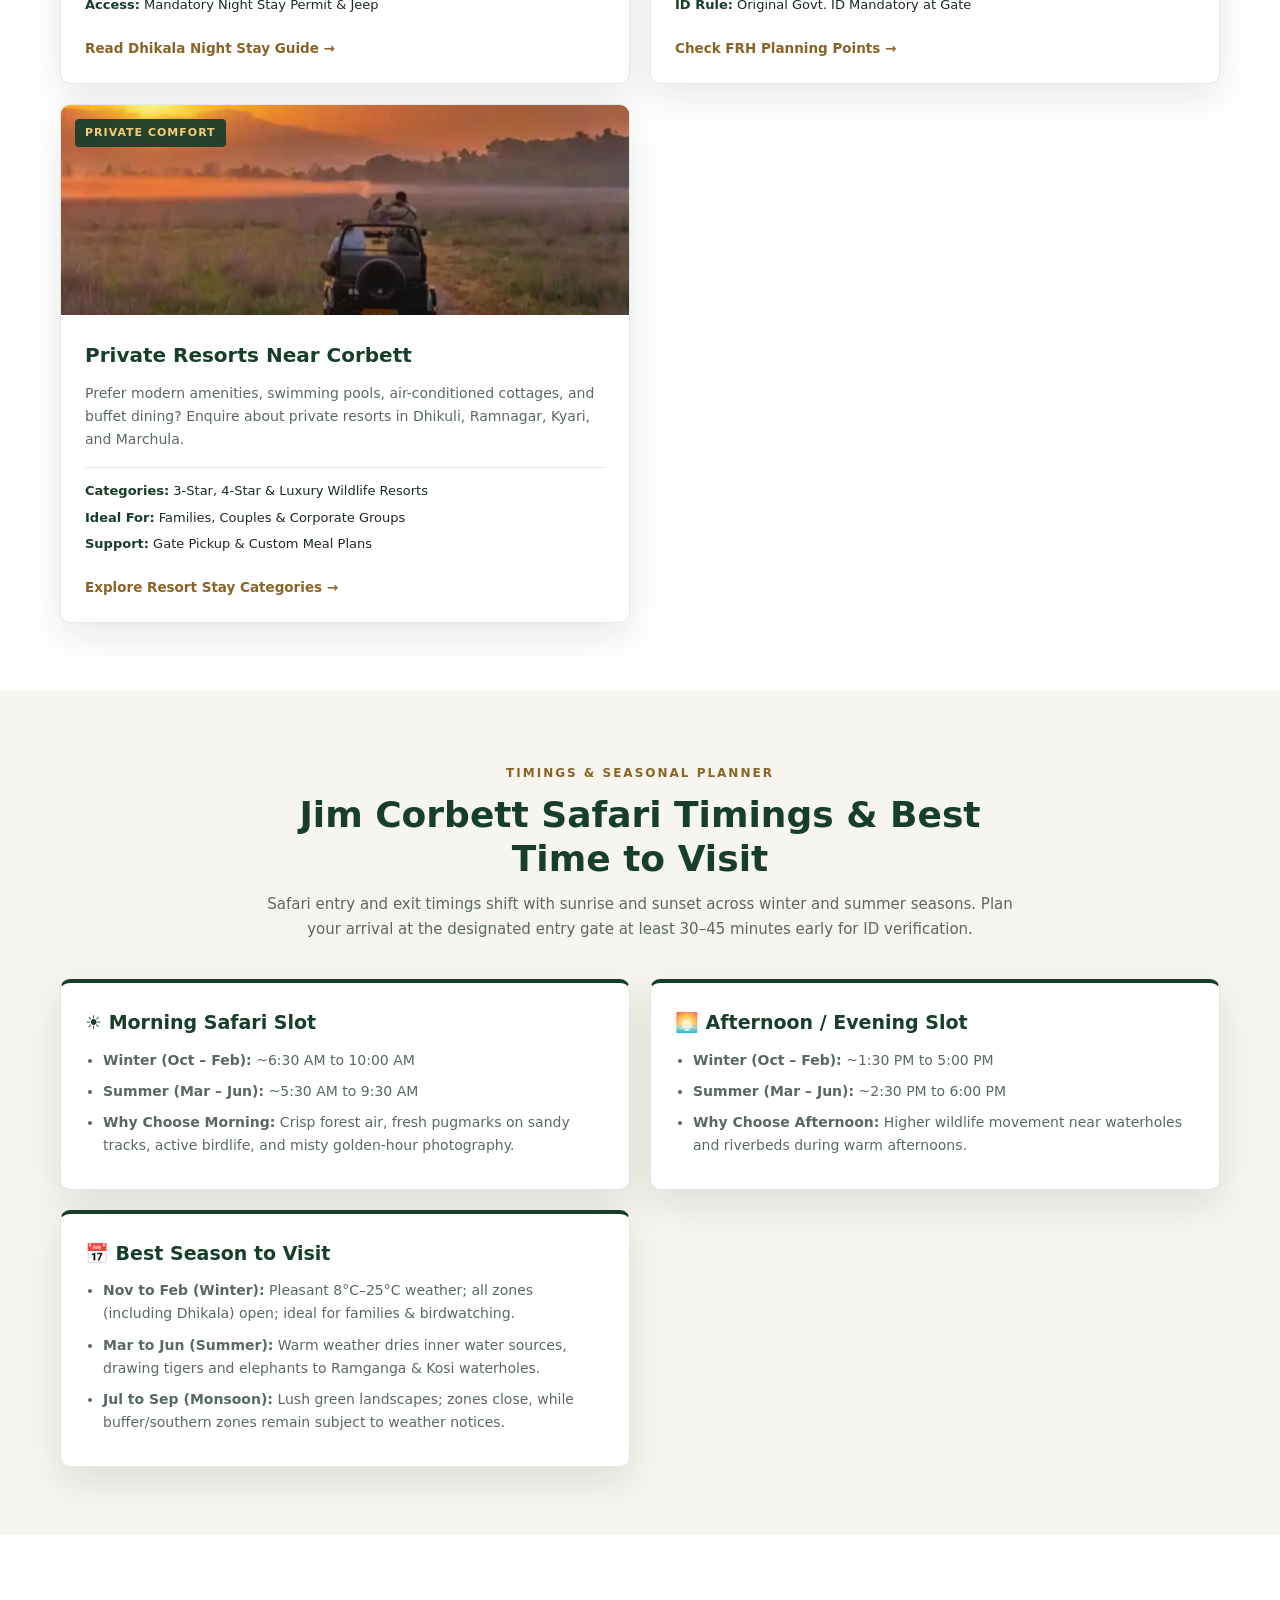
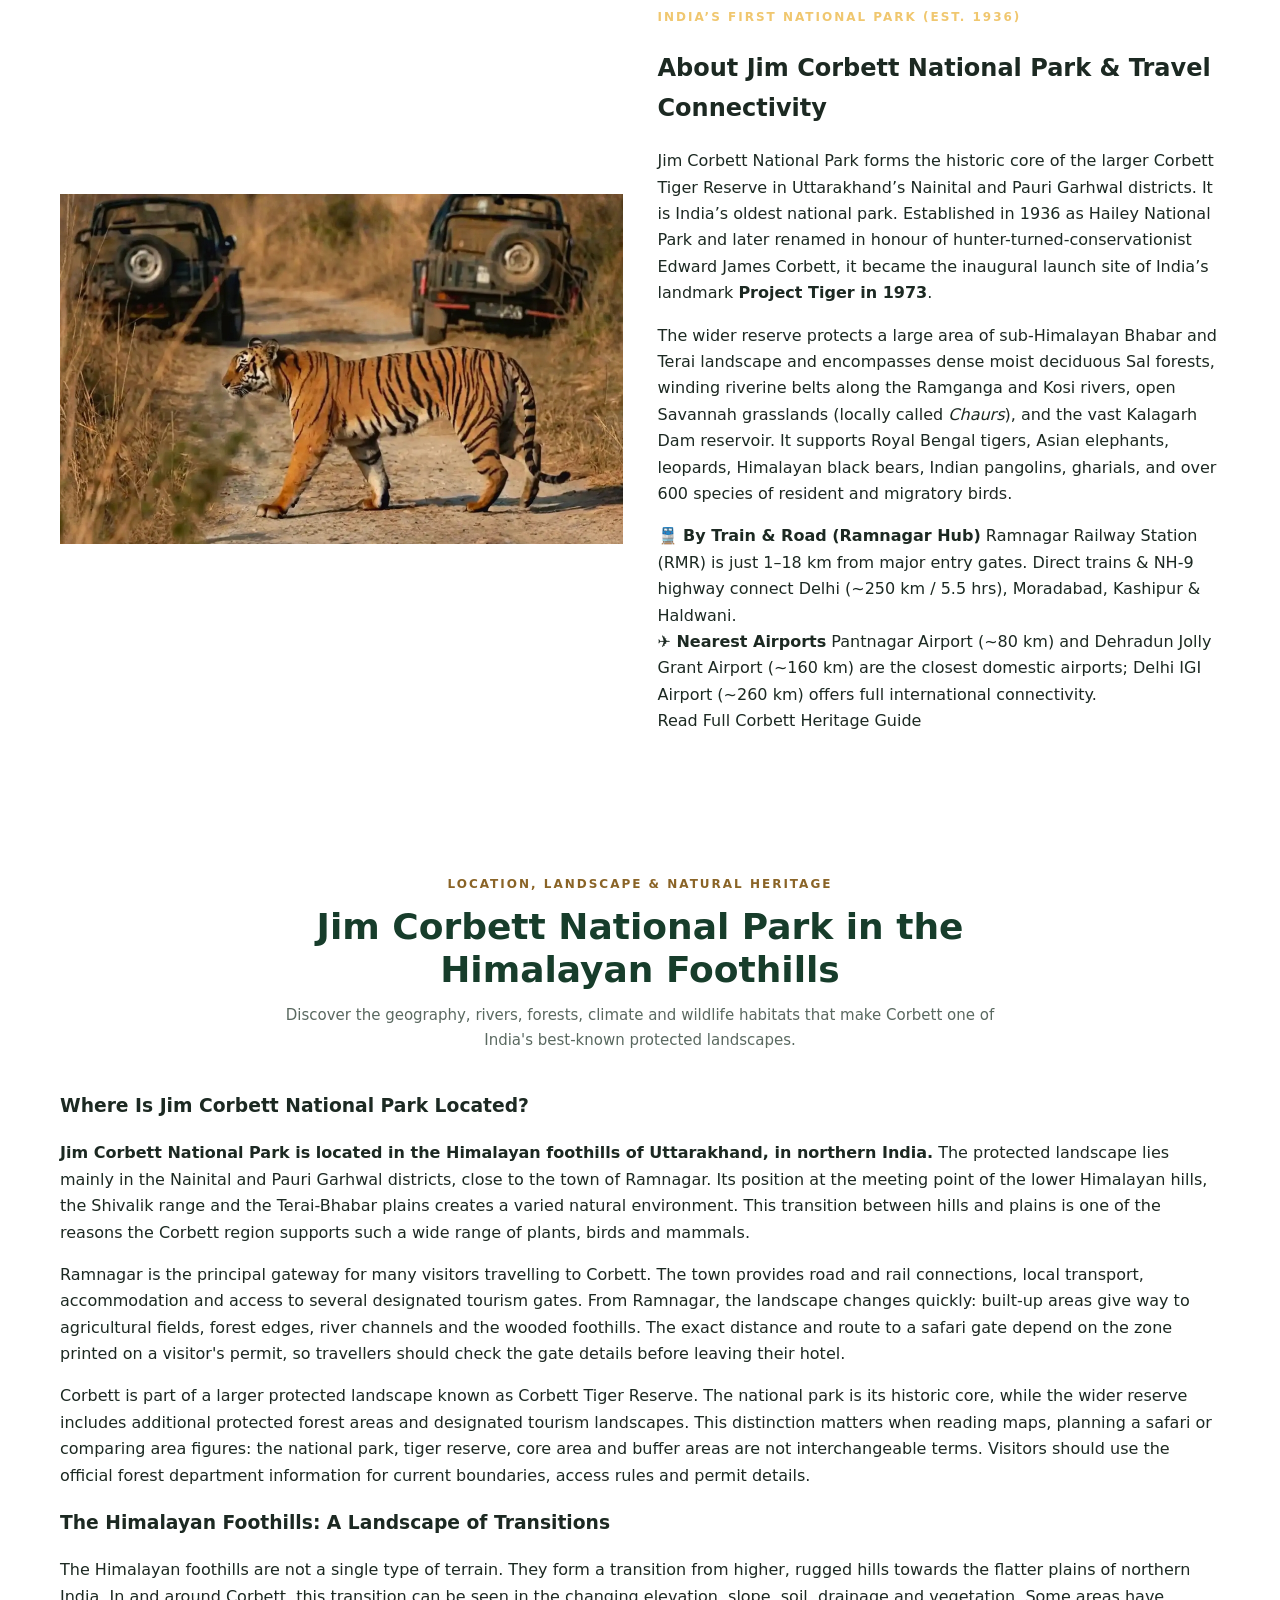
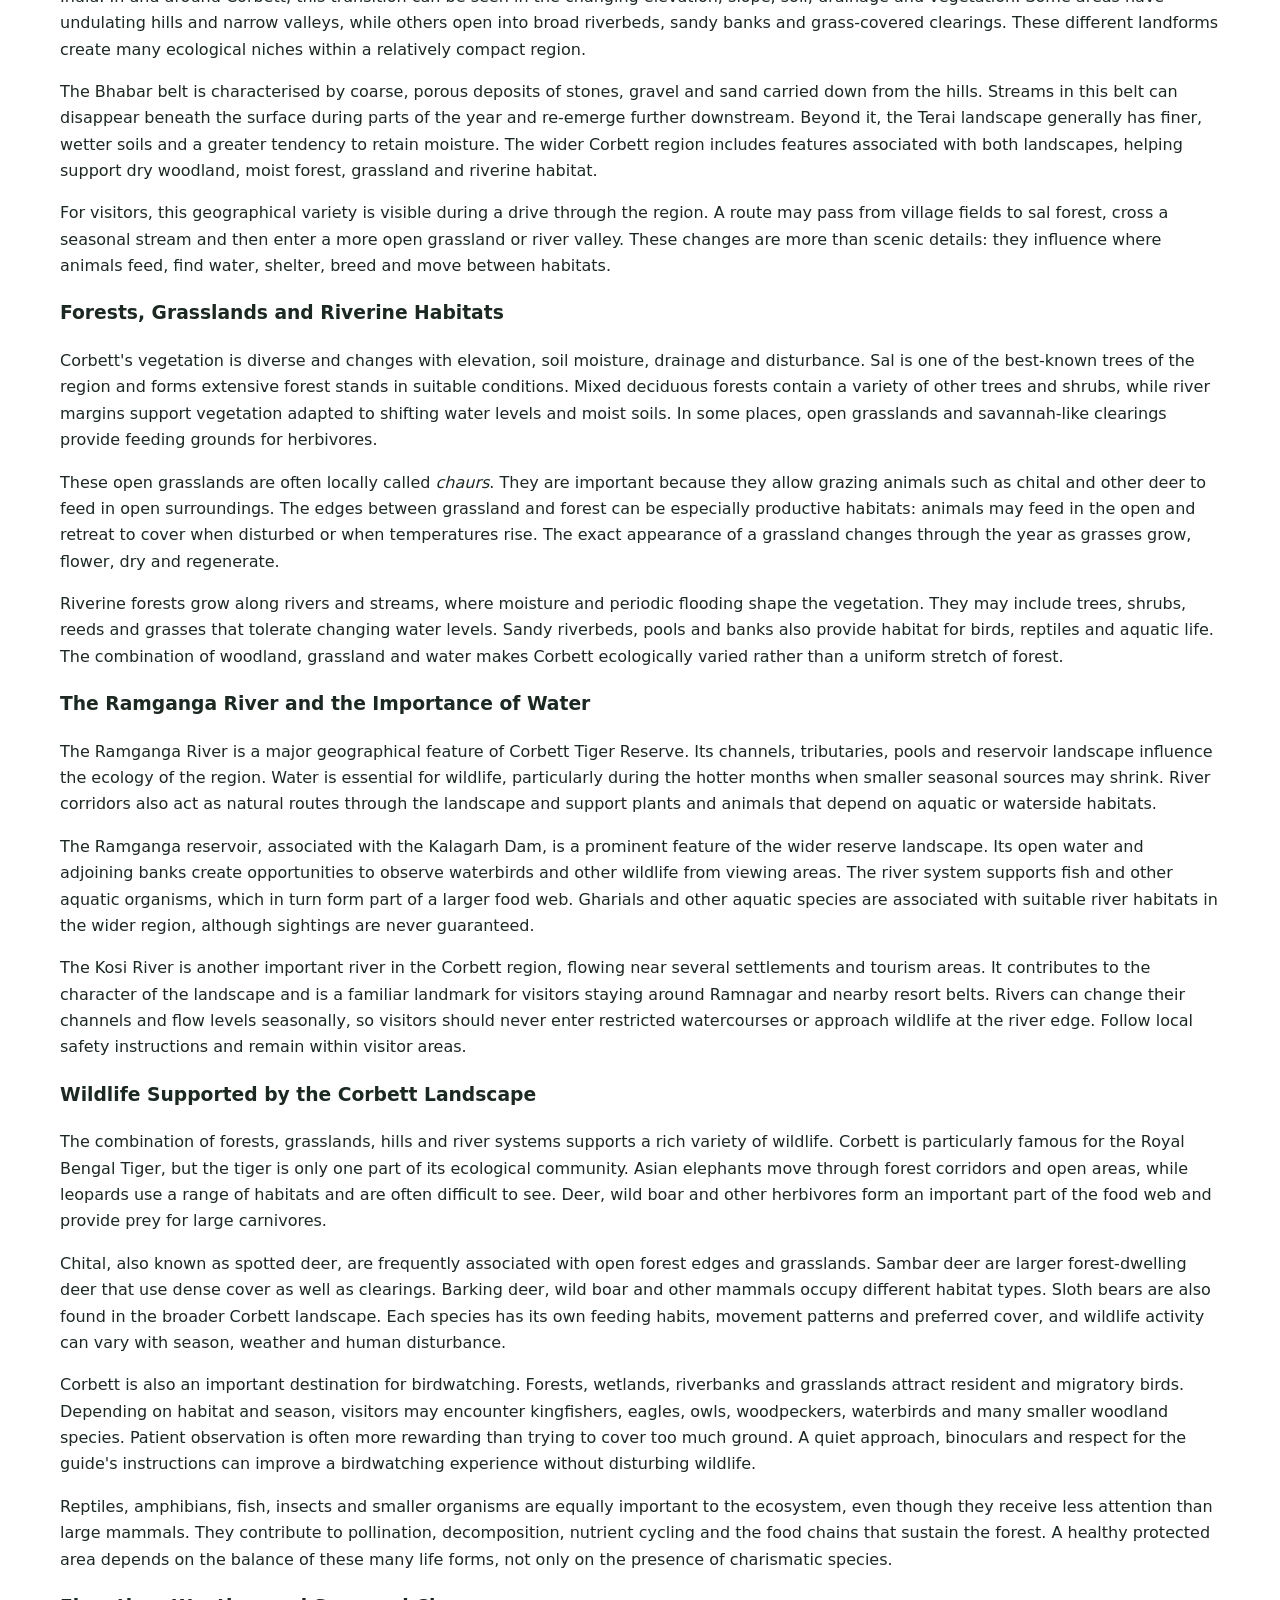
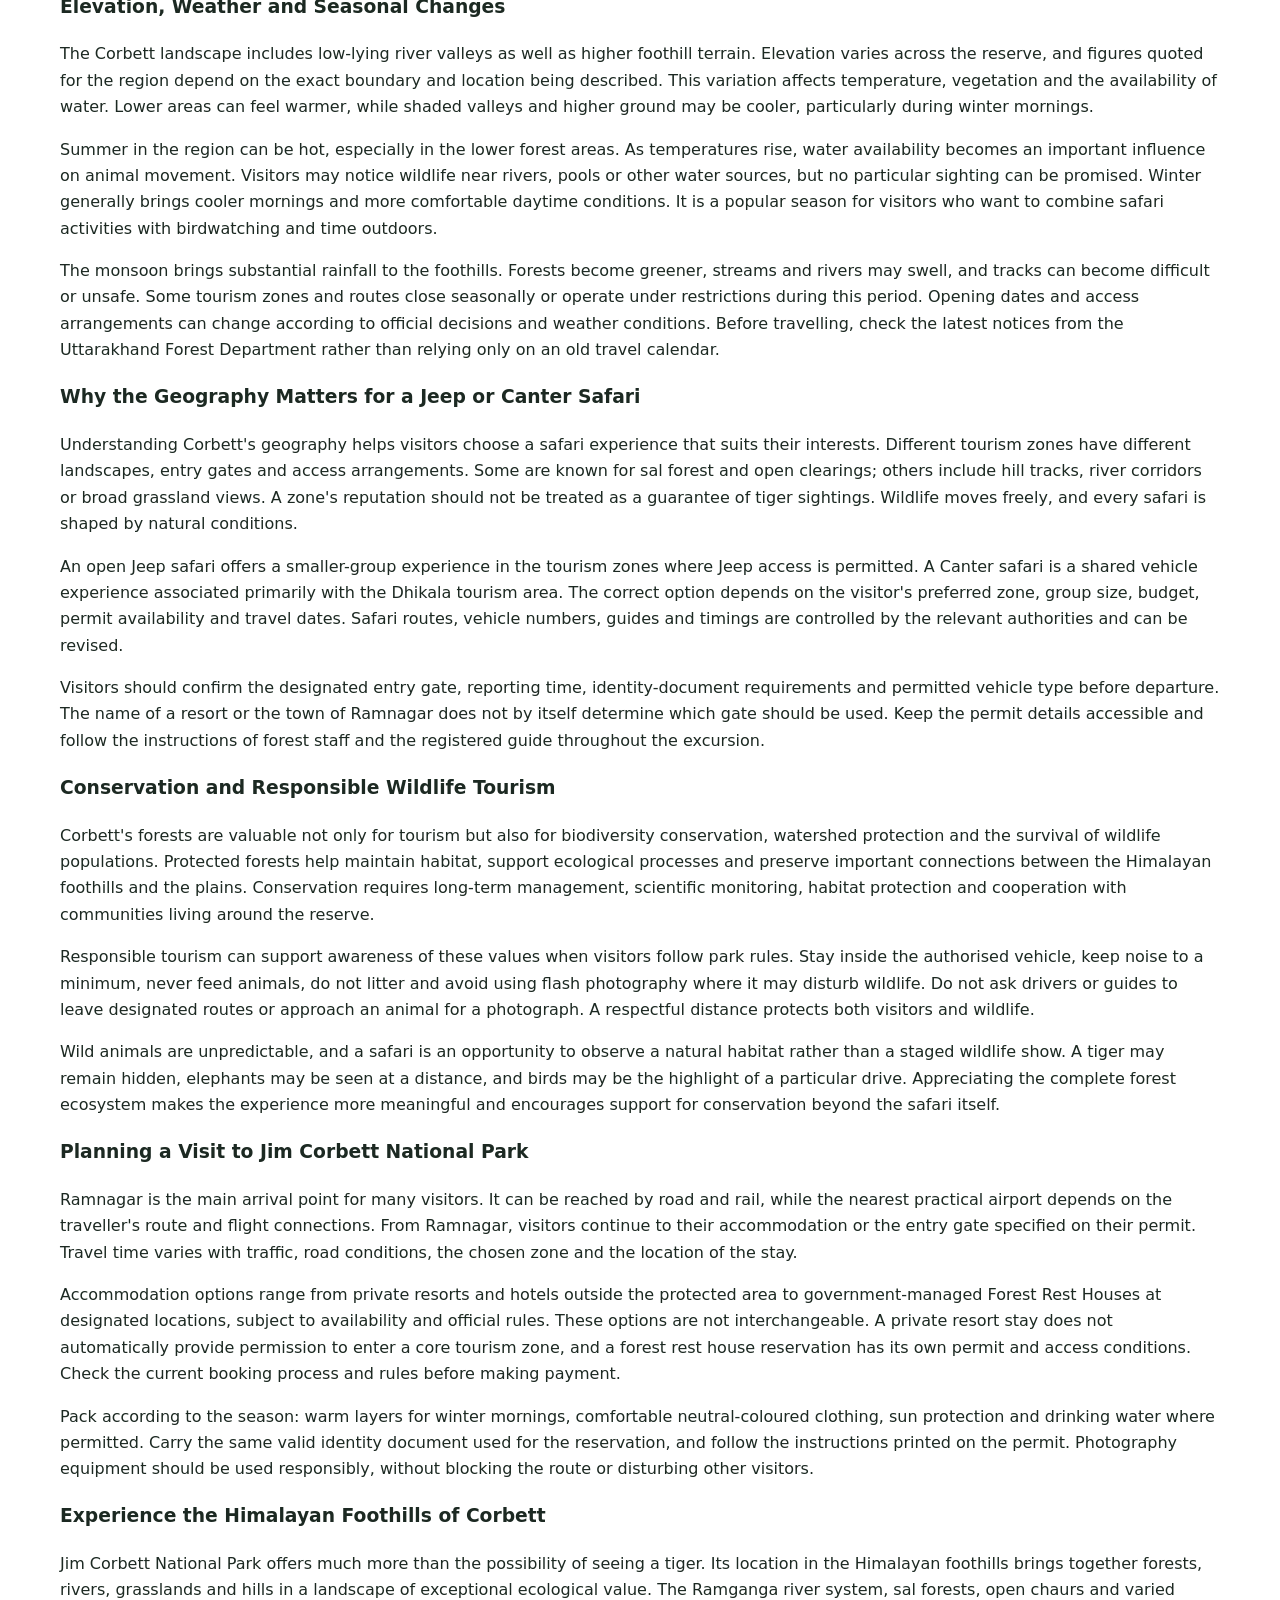
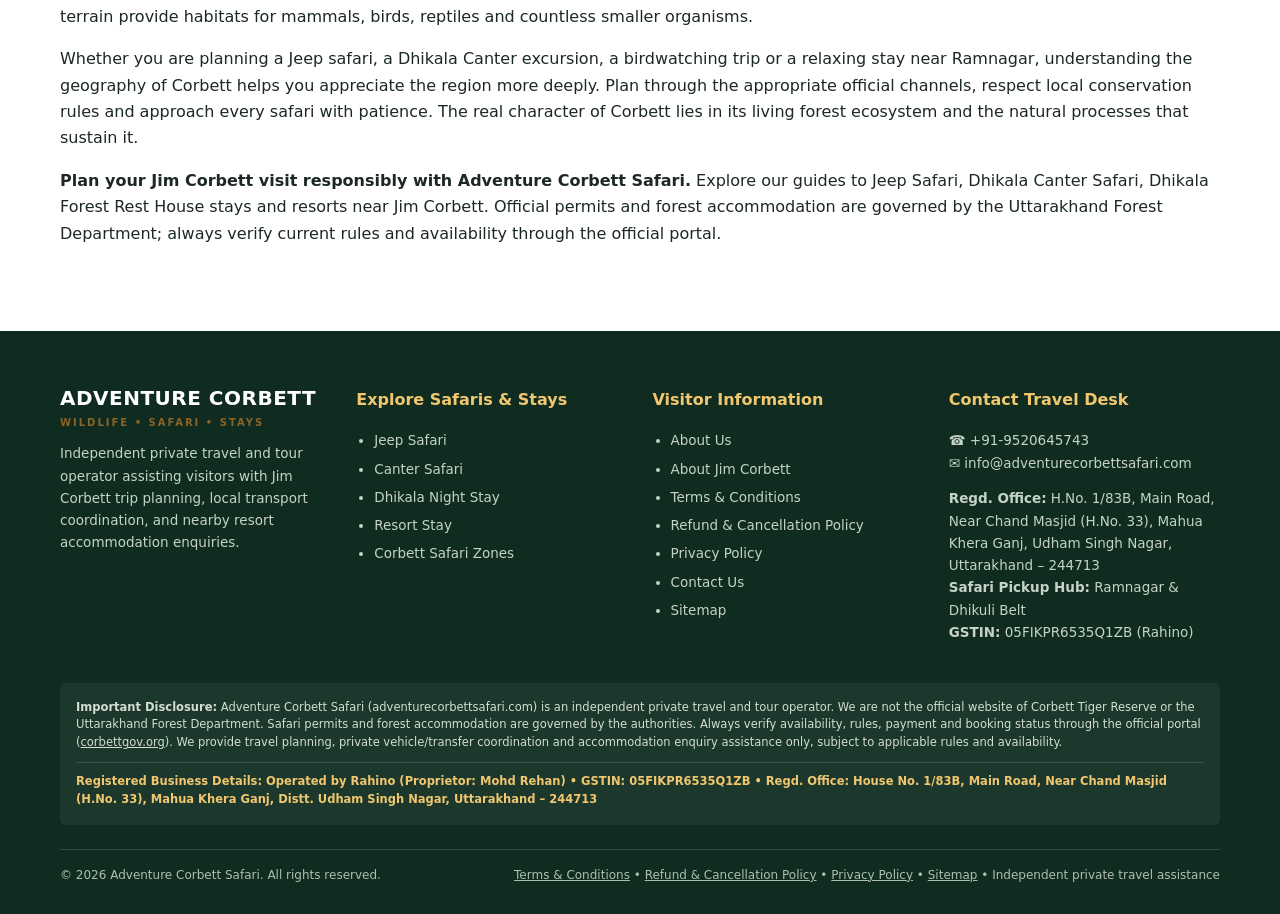
==== commit 6bde06cc: "Refine descriptions of Jeep safari and river features" ====
--- a/index.html
+++ b/index.html
@@ -274,7 +274,7 @@
           </div>
           <div class="card-body">
             <h3>Open Jeep Safari</h3>
-            <p>Track wildlife through sal forests, riverbeds, and grasslands in an authorised open-top Jeep accompanied by a mandatory forest guide.</p>
+            <p>Track wildlife through sal forests, riverbeds, and grasslands in an open-top Jeep accompanied by a mandatory forest guide.</p>
             <ul class="card-meta">
               <li><strong>Capacity:</strong> Up to 6 Visitors + Driver &amp; Guide</li>
               <li><strong>Key Zones:</strong> Bijrani, Jhirna, Dhela, Garjiya, Durga Devi, Phato</li>
@@ -585,8 +585,8 @@
 
       <h3>The Ramganga River and the Importance of Water</h3>
       <p>The Ramganga River is a major geographical feature of Corbett Tiger Reserve. Its channels, tributaries, pools and reservoir landscape influence the ecology of the region. Water is essential for wildlife, particularly during the hotter months when smaller seasonal sources may shrink. River corridors also act as natural routes through the landscape and support plants and animals that depend on aquatic or waterside habitats.</p>
-      <p>The Ramganga reservoir, associated with the Kalagarh Dam, is a prominent feature of the wider reserve landscape. Its open water and adjoining banks create opportunities to observe waterbirds and other wildlife from authorised viewing areas. The river system supports fish and other aquatic organisms, which in turn form part of a larger food web. Gharials and other aquatic species are associated with suitable river habitats in the wider region, although sightings are never guaranteed.</p>
-      <p>The Kosi River is another important river in the Corbett region, flowing near several settlements and tourism areas. It contributes to the character of the landscape and is a familiar landmark for visitors staying around Ramnagar and nearby resort belts. Rivers can change their channels and flow levels seasonally, so visitors should never enter restricted watercourses or approach wildlife at the river edge. Follow local safety instructions and remain within authorised visitor areas.</p>
+      <p>The Ramganga reservoir, associated with the Kalagarh Dam, is a prominent feature of the wider reserve landscape. Its open water and adjoining banks create opportunities to observe waterbirds and other wildlife from viewing areas. The river system supports fish and other aquatic organisms, which in turn form part of a larger food web. Gharials and other aquatic species are associated with suitable river habitats in the wider region, although sightings are never guaranteed.</p>
+      <p>The Kosi River is another important river in the Corbett region, flowing near several settlements and tourism areas. It contributes to the character of the landscape and is a familiar landmark for visitors staying around Ramnagar and nearby resort belts. Rivers can change their channels and flow levels seasonally, so visitors should never enter restricted watercourses or approach wildlife at the river edge. Follow local safety instructions and remain within visitor areas.</p>
 
       <h3>Wildlife Supported by the Corbett Landscape</h3>
       <p>The combination of forests, grasslands, hills and river systems supports a rich variety of wildlife. Corbett is particularly famous for the Royal Bengal Tiger, but the tiger is only one part of its ecological community. Asian elephants move through forest corridors and open areas, while leopards use a range of habitats and are often difficult to see. Deer, wild boar and other herbivores form an important part of the food web and provide prey for large carnivores.</p>
@@ -601,7 +601,7 @@
 
       <h3>Why the Geography Matters for a Jeep or Canter Safari</h3>
       <p>Understanding Corbett's geography helps visitors choose a safari experience that suits their interests. Different tourism zones have different landscapes, entry gates and access arrangements. Some are known for sal forest and open clearings; others include hill tracks, river corridors or broad grassland views. A zone's reputation should not be treated as a guarantee of tiger sightings. Wildlife moves freely, and every safari is shaped by natural conditions.</p>
-      <p>An authorised open Jeep safari offers a smaller-group experience in the tourism zones where Jeep access is permitted. A Canter safari is a shared vehicle experience associated primarily with the Dhikala tourism area. The correct option depends on the visitor's preferred zone, group size, budget, permit availability and travel dates. Safari routes, vehicle numbers, guides and timings are controlled by the relevant authorities and can be revised.</p>
+      <p>An open Jeep safari offers a smaller-group experience in the tourism zones where Jeep access is permitted. A Canter safari is a shared vehicle experience associated primarily with the Dhikala tourism area. The correct option depends on the visitor's preferred zone, group size, budget, permit availability and travel dates. Safari routes, vehicle numbers, guides and timings are controlled by the relevant authorities and can be revised.</p>
       <p>Visitors should confirm the designated entry gate, reporting time, identity-document requirements and permitted vehicle type before departure. The name of a resort or the town of Ramnagar does not by itself determine which gate should be used. Keep the permit details accessible and follow the instructions of forest staff and the registered guide throughout the excursion.</p>
 
       <h3>Conservation and Responsible Wildlife Tourism</h3>
--- a/assets/style.css
+++ b/assets/style.css
@@ -2367,7 +2367,7 @@
 
 /* Moving legal / business-status disclaimer */
 .site-header::before {
-  content: "NOTICE: We are an independent private tour operator. We are not registered with the Forest Department as an authorised safari booking agency, and we are not a Government department or its representative. Safari permits are issued by the concerned authorities and remain subject to availability.";
+  content: "NOTICE: We are an private tour operator. Our package charges cover private Gypsy rental, authorized driver and local trip coordination only.";
   display: block;
   width: 100%;
   min-height: 30px;
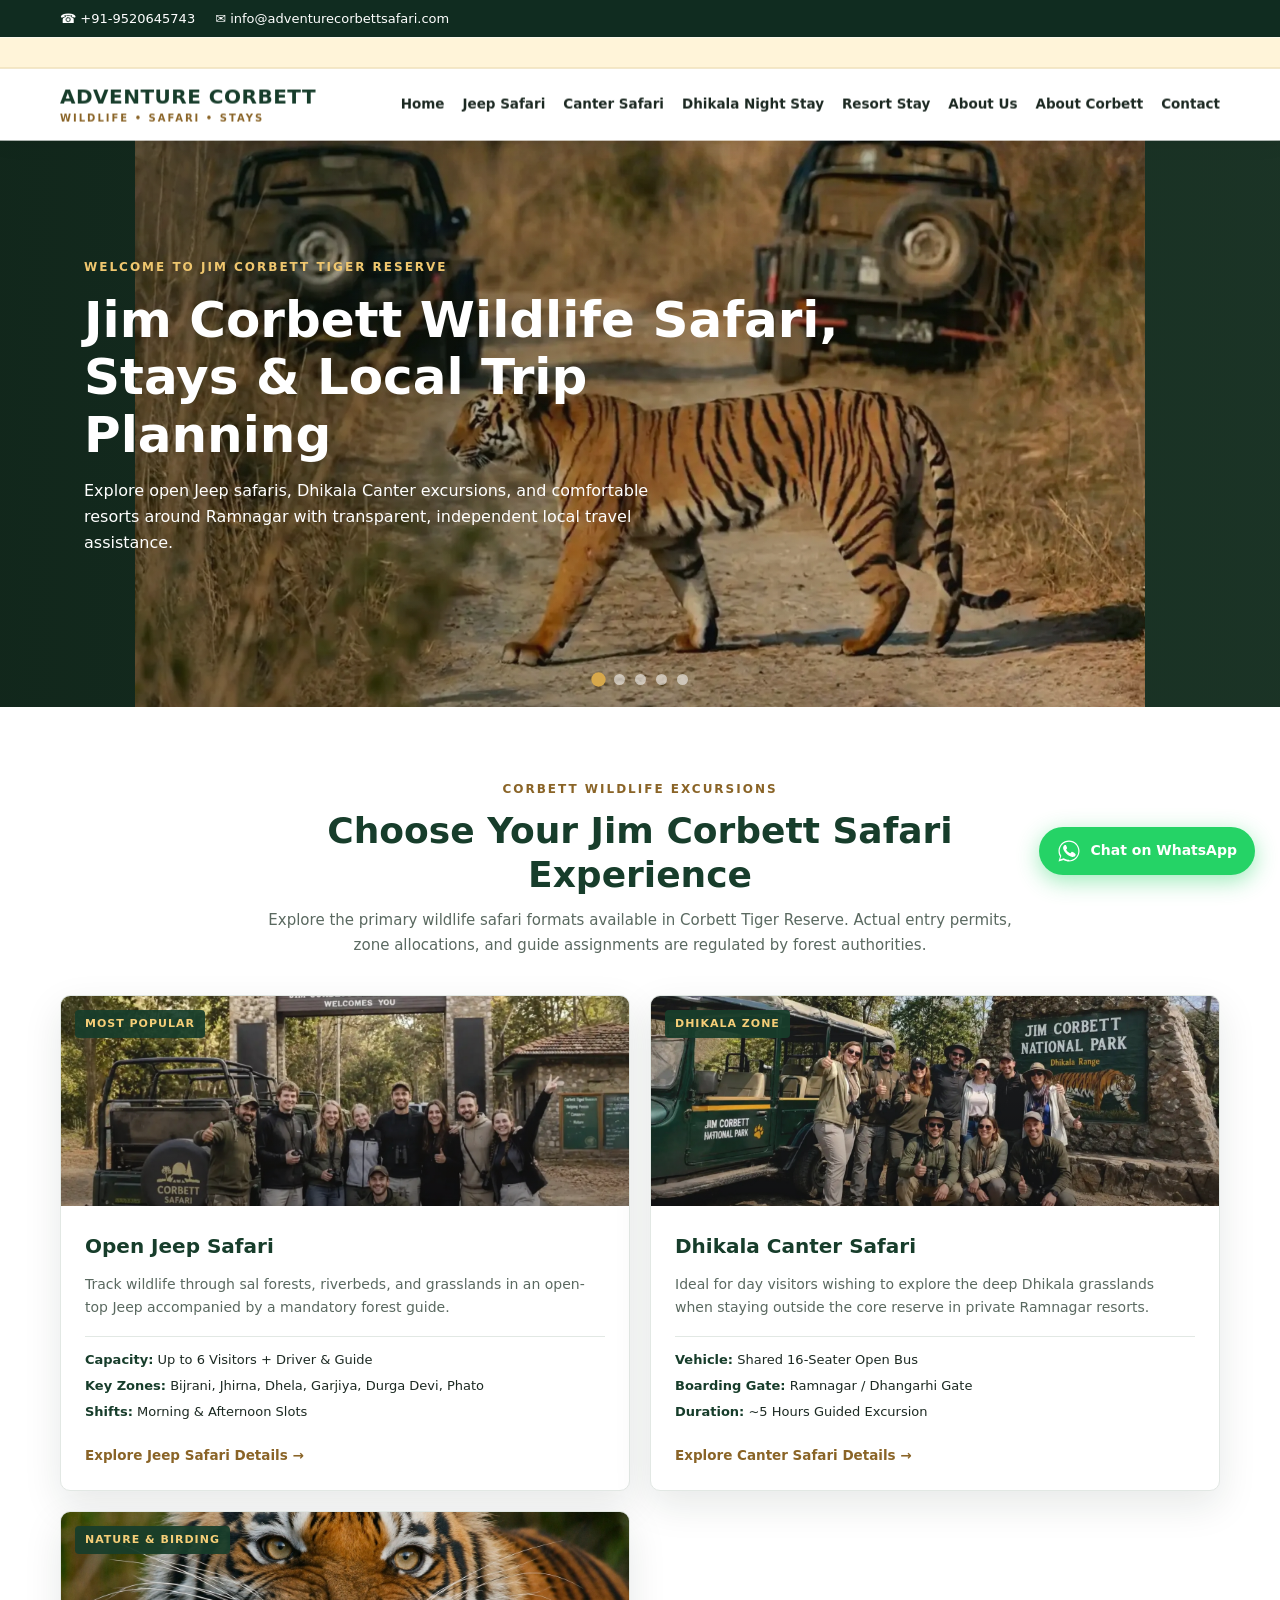
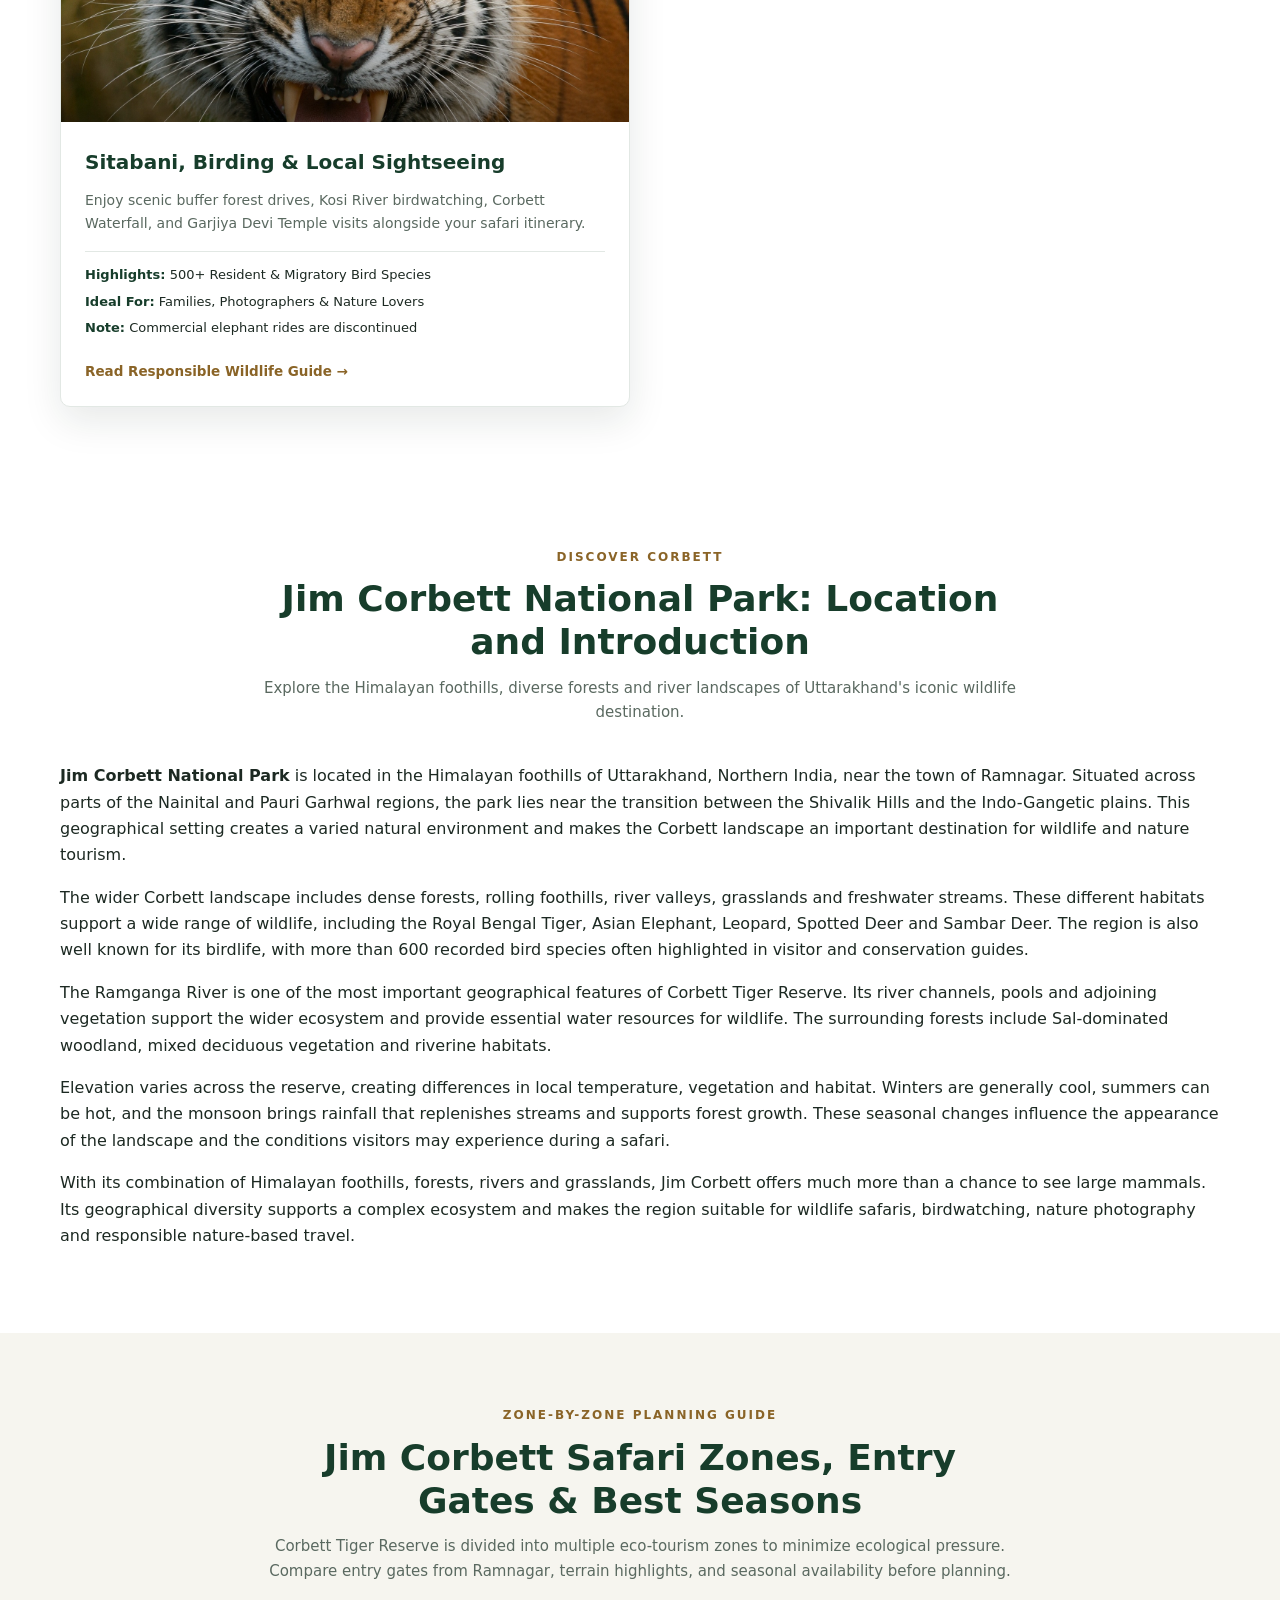
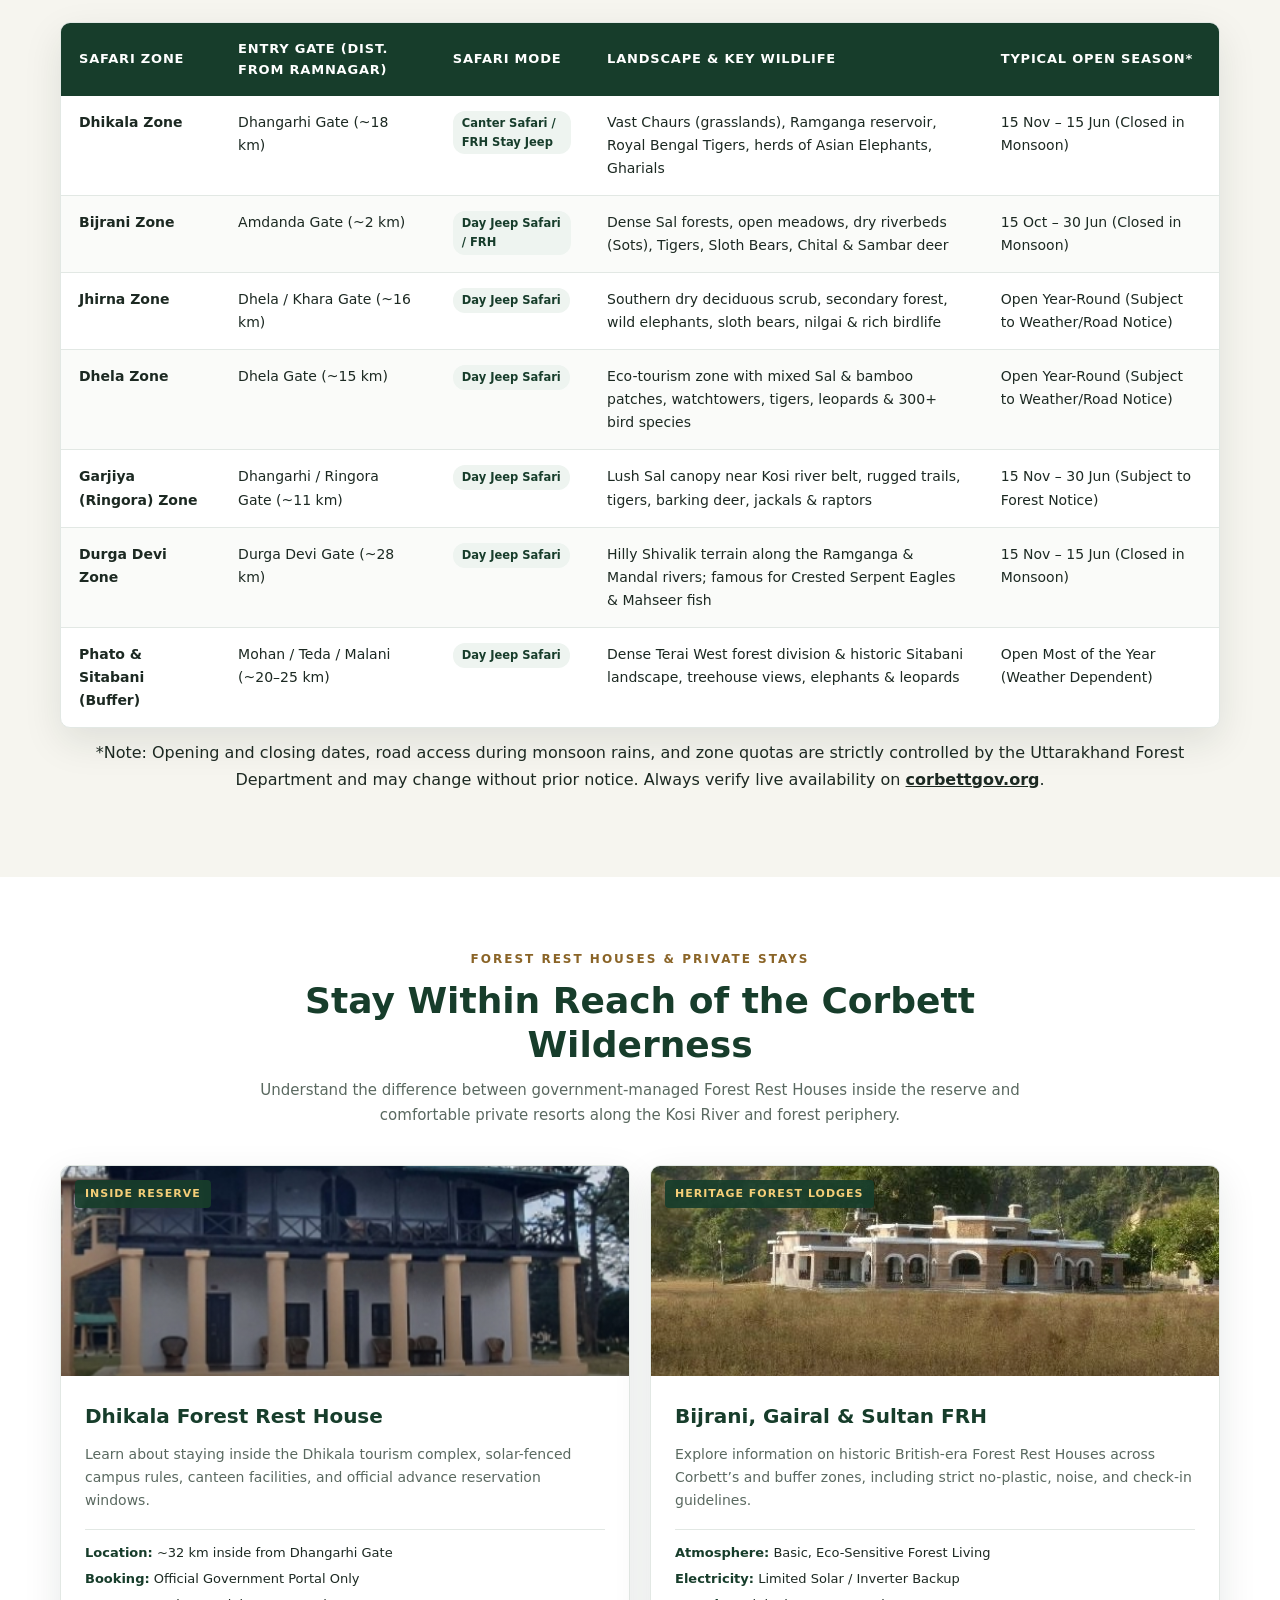
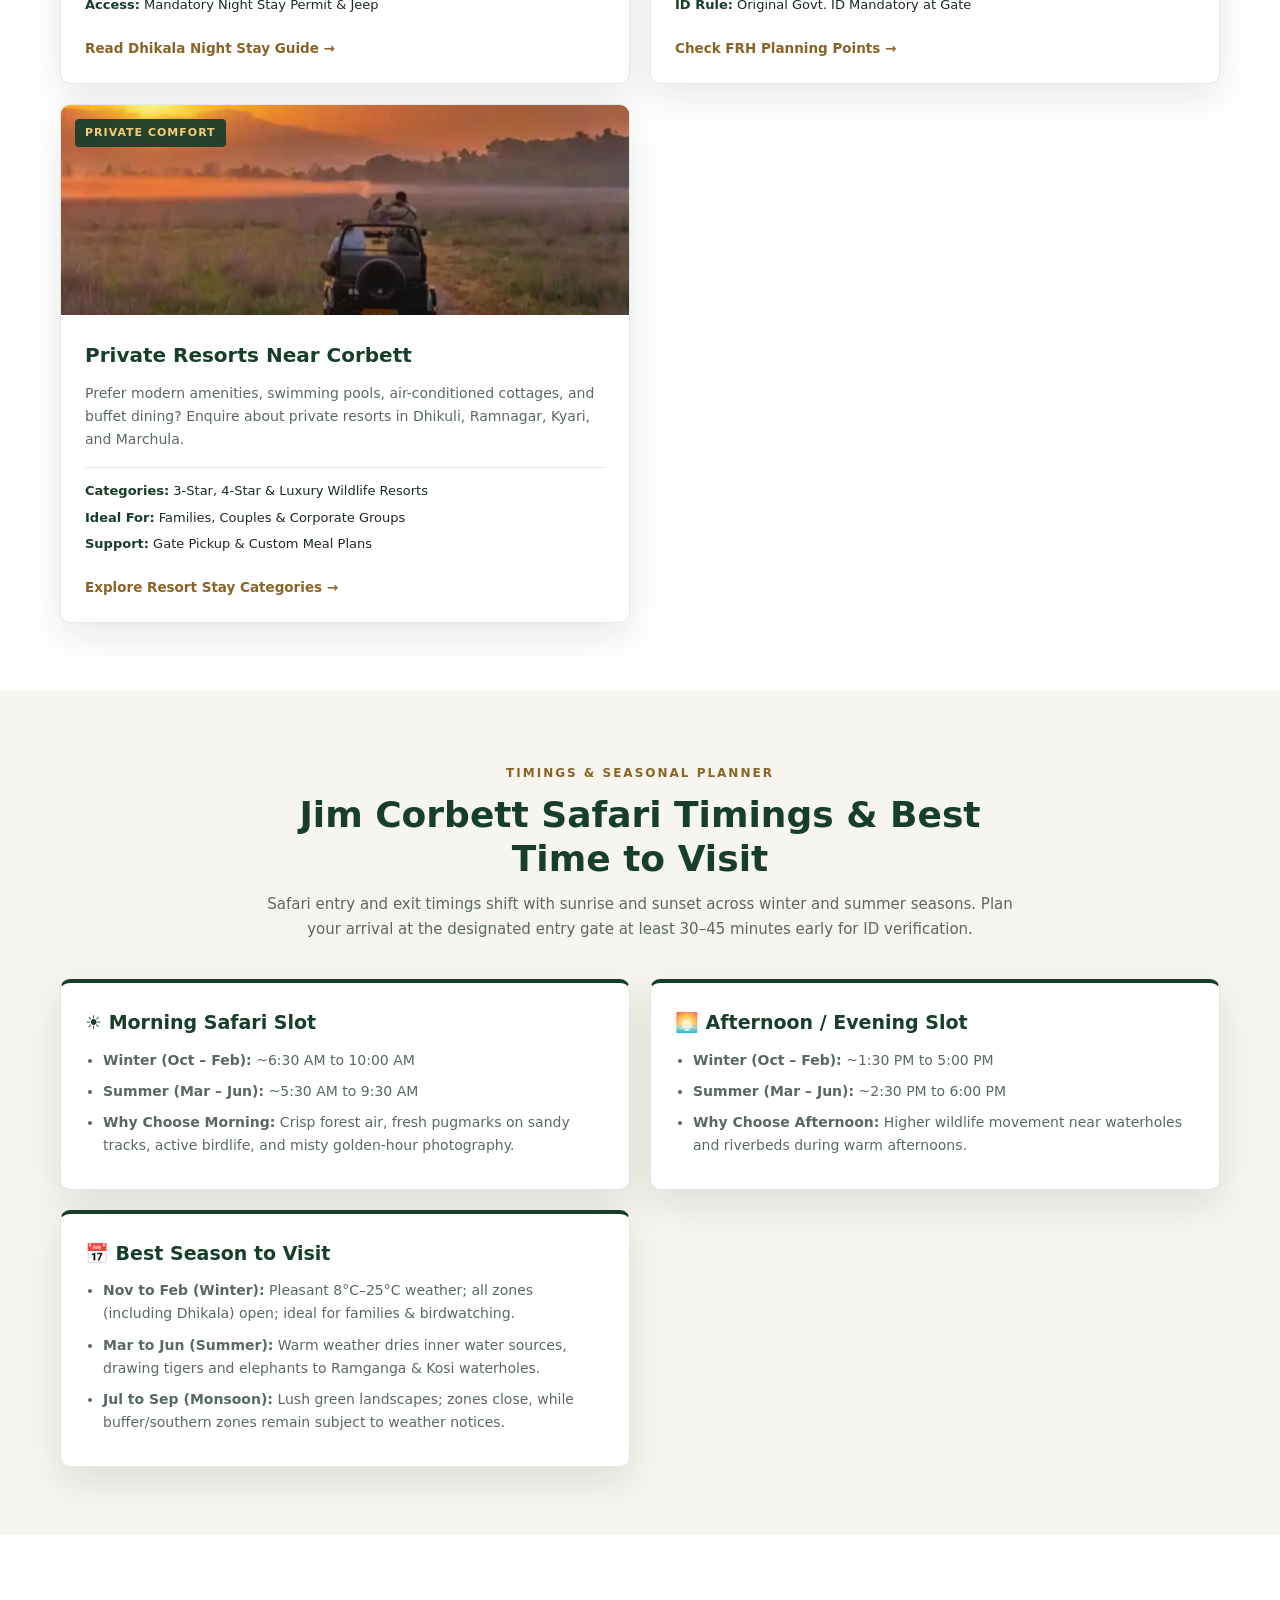
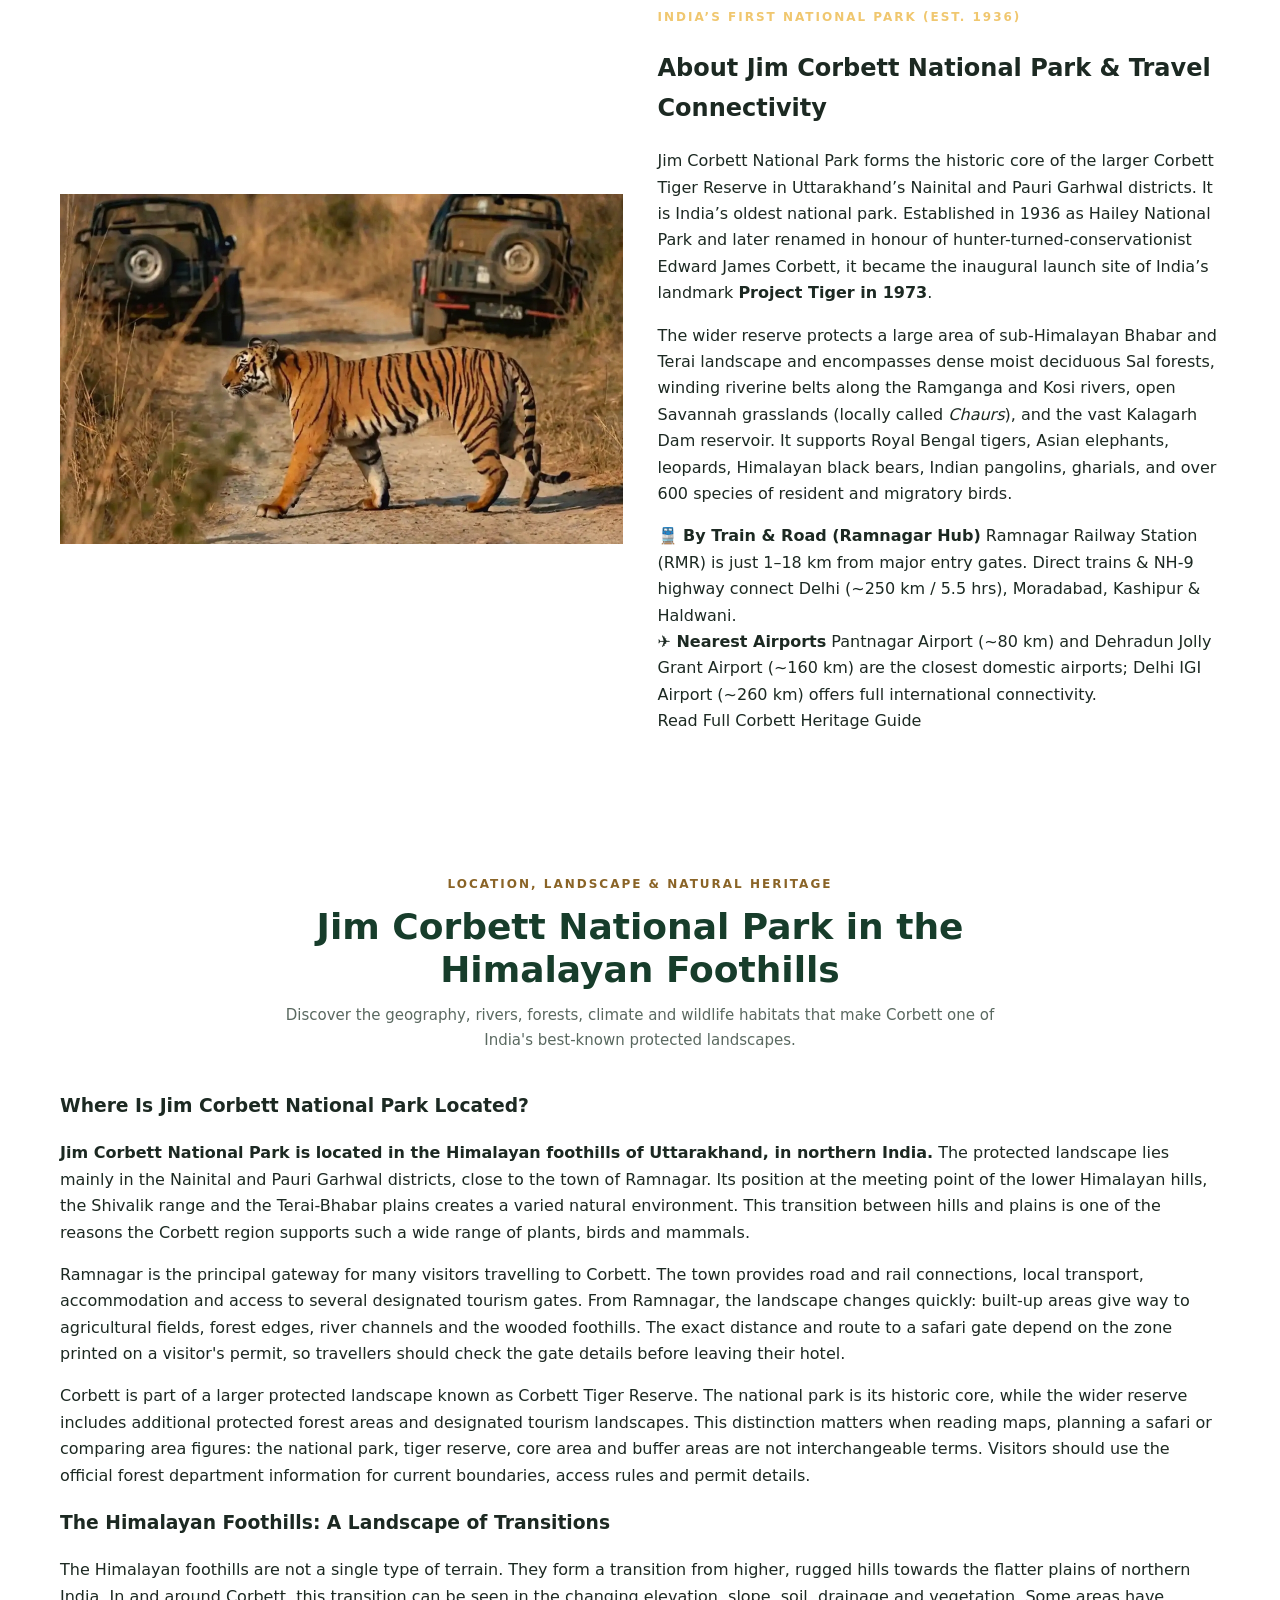
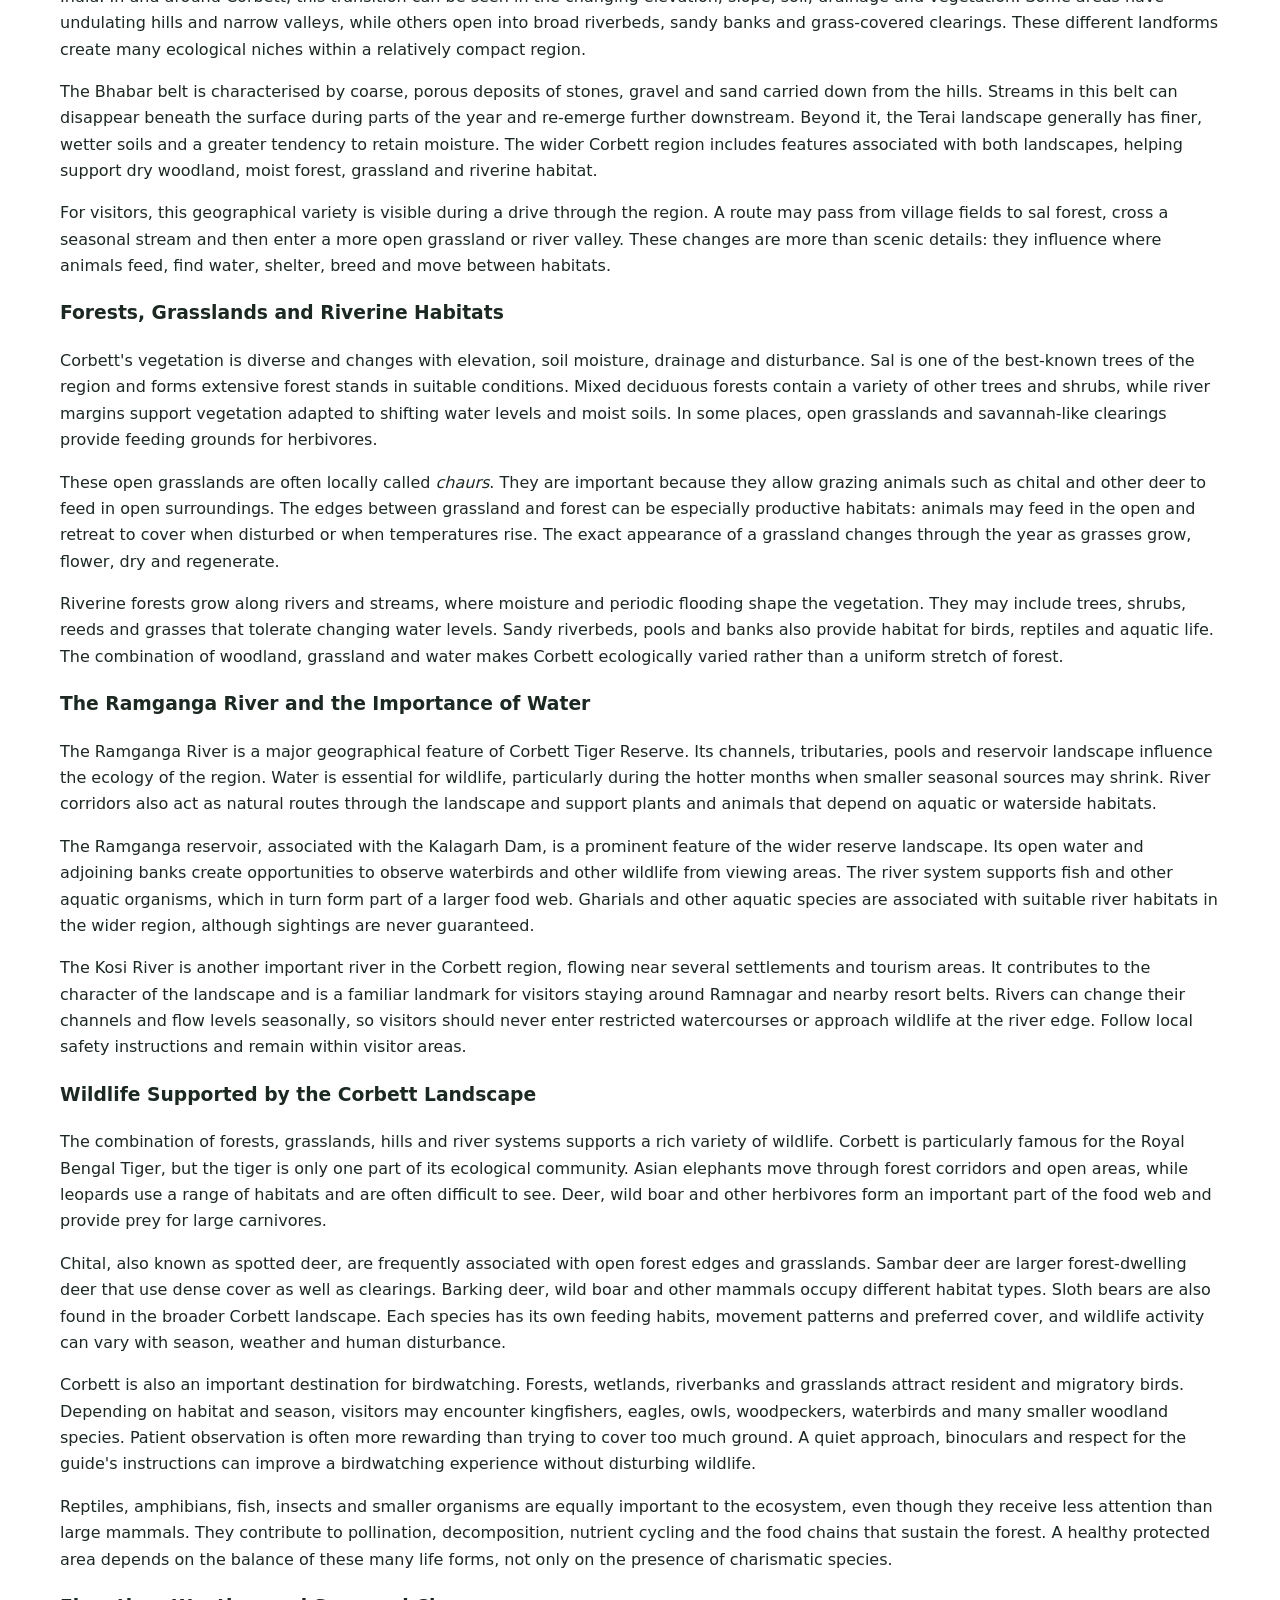
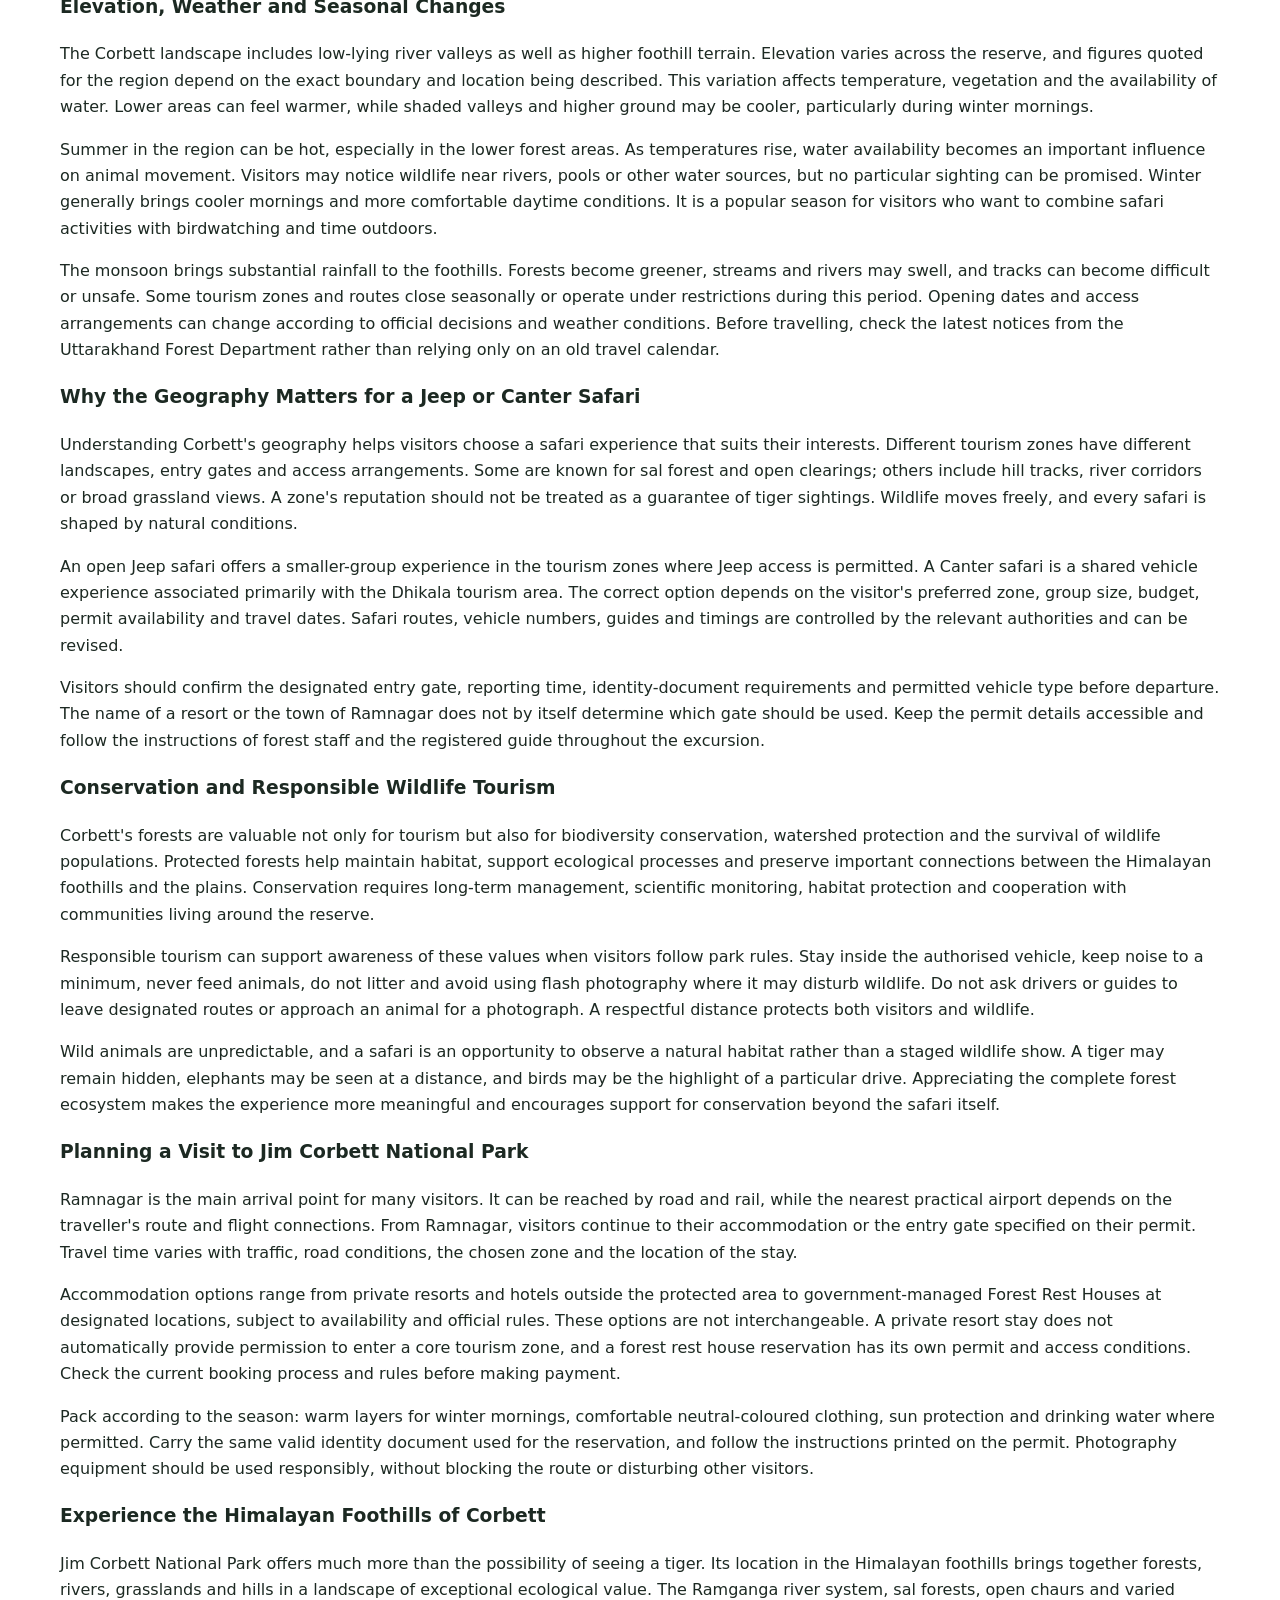
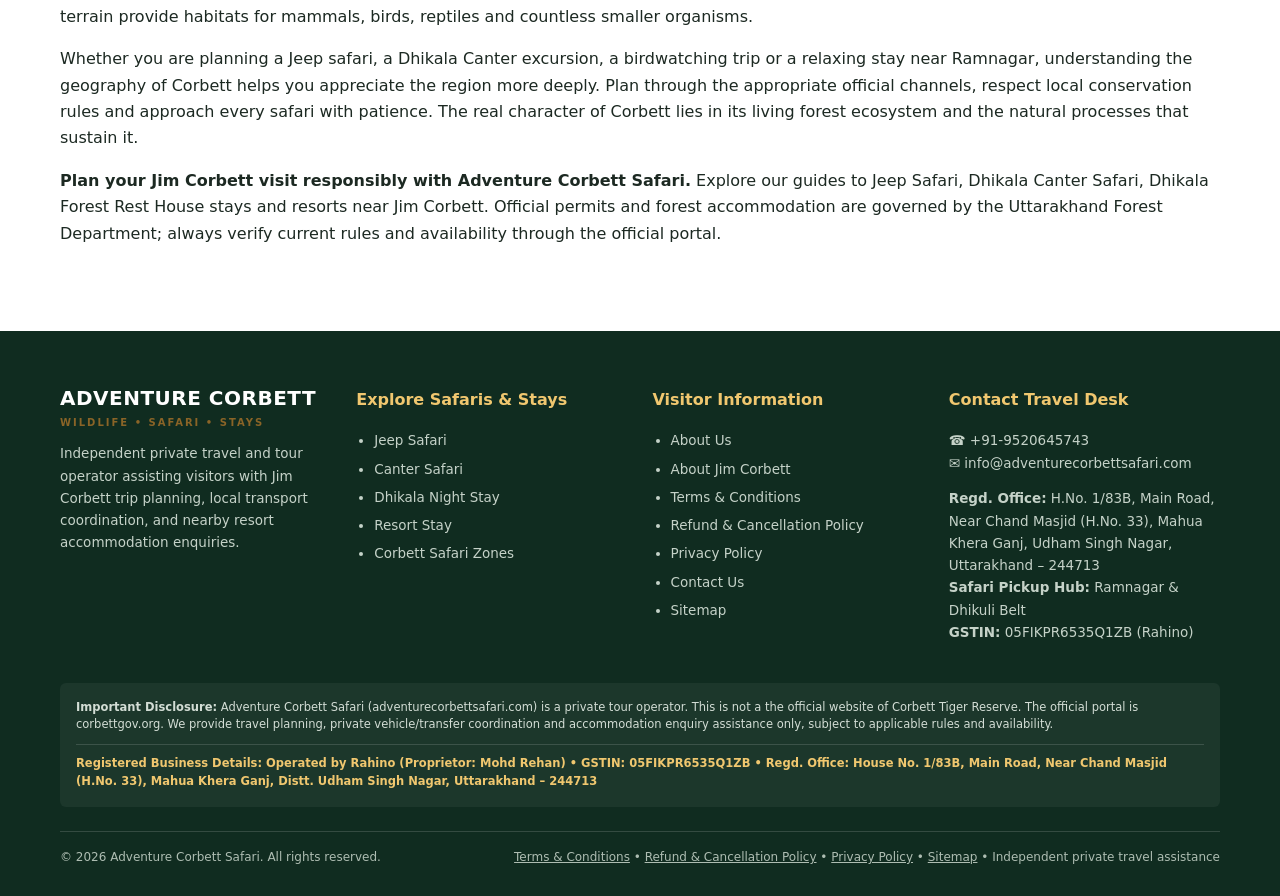
==== commit e3ce7092: "Update footer disclosure for clarity Simplified the disclosure statement for clarity and conciseness" ====
--- a/index.html
+++ b/index.html
@@ -673,7 +673,7 @@
     </div>
 
     <div class="footer-disclosure">
-      <strong>Important Disclosure:</strong> Adventure Corbett Safari (adventurecorbettsafari.com) is an independent private travel and tour operator. We are not the official website of Corbett Tiger Reserve or the Uttarakhand Forest Department. Safari permits and forest accommodation are governed by the authorities. Always verify availability, rules, payment and booking status through the official portal (<a href="https://corbettgov.org/" target="_blank" rel="noopener" style="text-decoration:underline">corbettgov.org</a>). We provide travel planning, private vehicle/transfer coordination and accommodation enquiry assistance only, subject to applicable rules and availability.
+      <strong>Important Disclosure:</strong> Adventure Corbett Safari (adventurecorbettsafari.com) is a private tour operator. This is not a the official website of Corbett Tiger Reserve. The official portal is corbettgov.org. We provide travel planning, private vehicle/transfer coordination and accommodation enquiry assistance only, subject to applicable rules and availability.
     </div>
 
     <div class="footer-bottom">
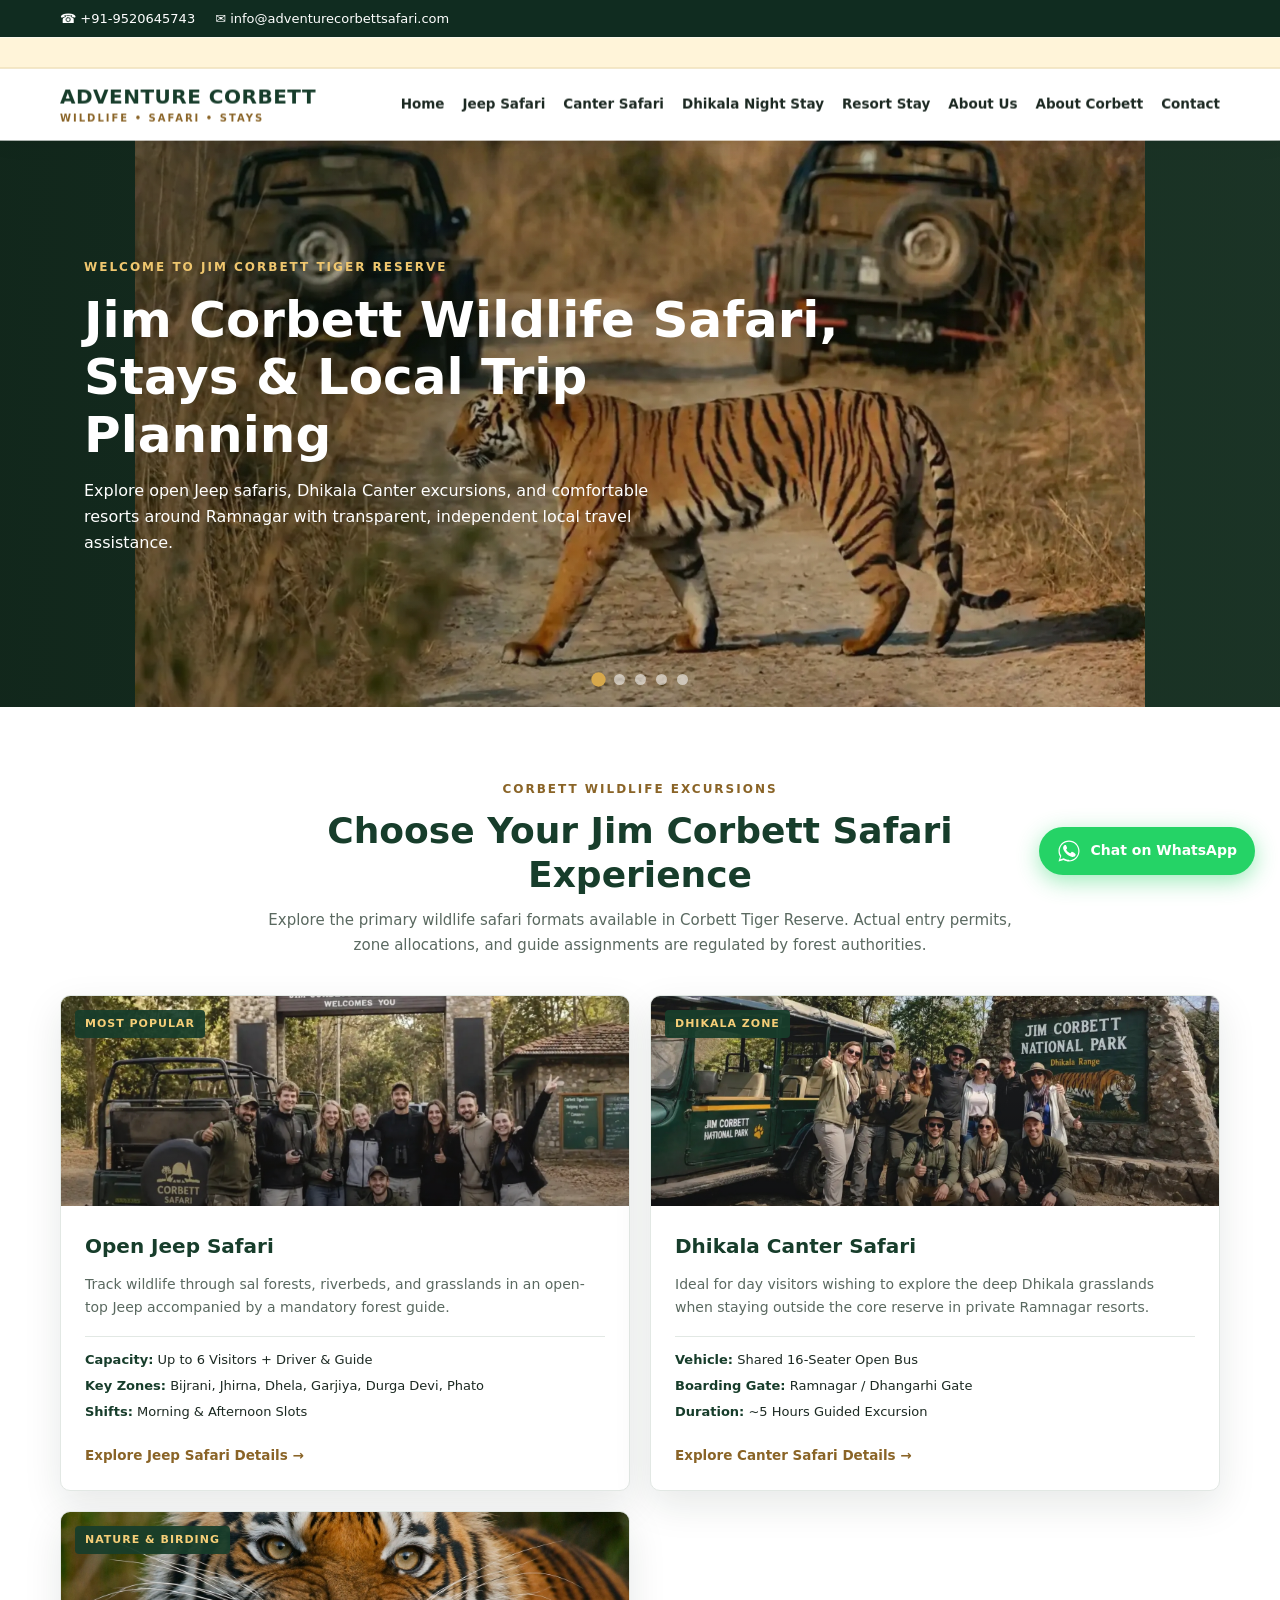
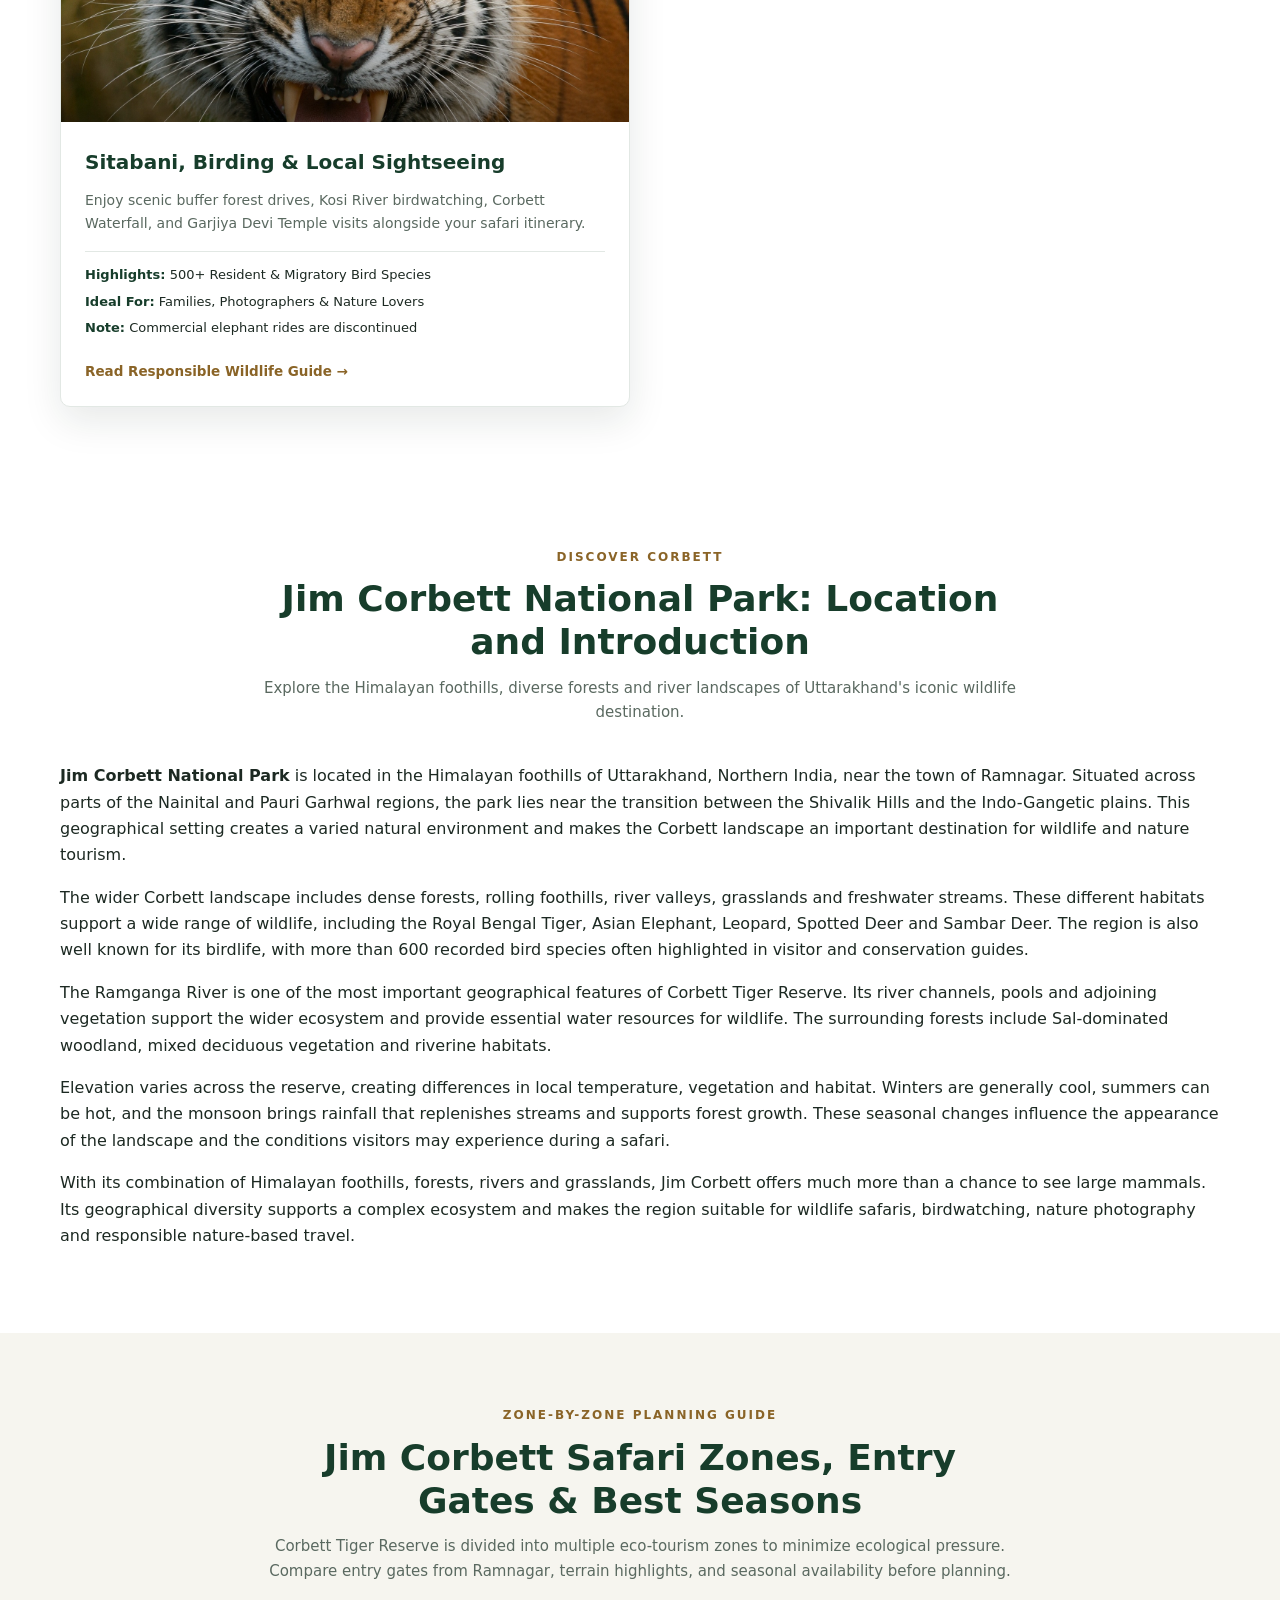
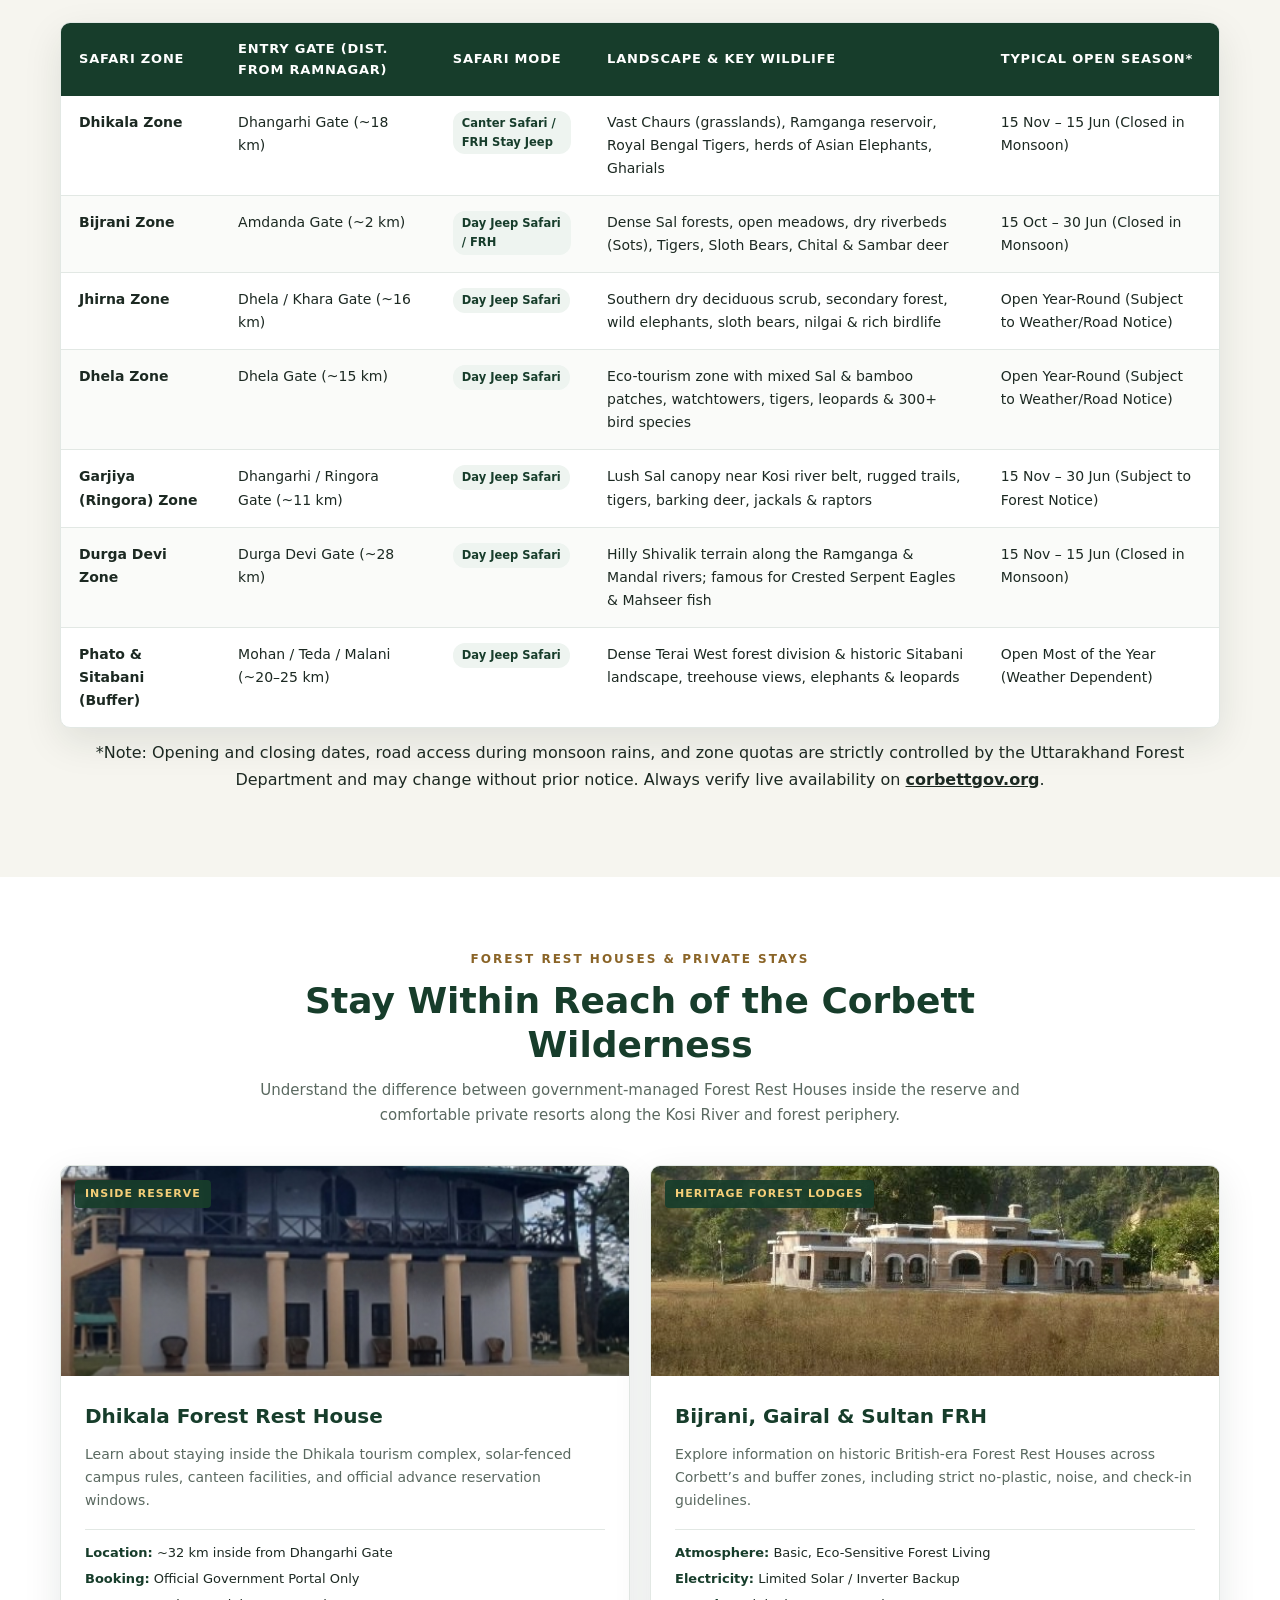
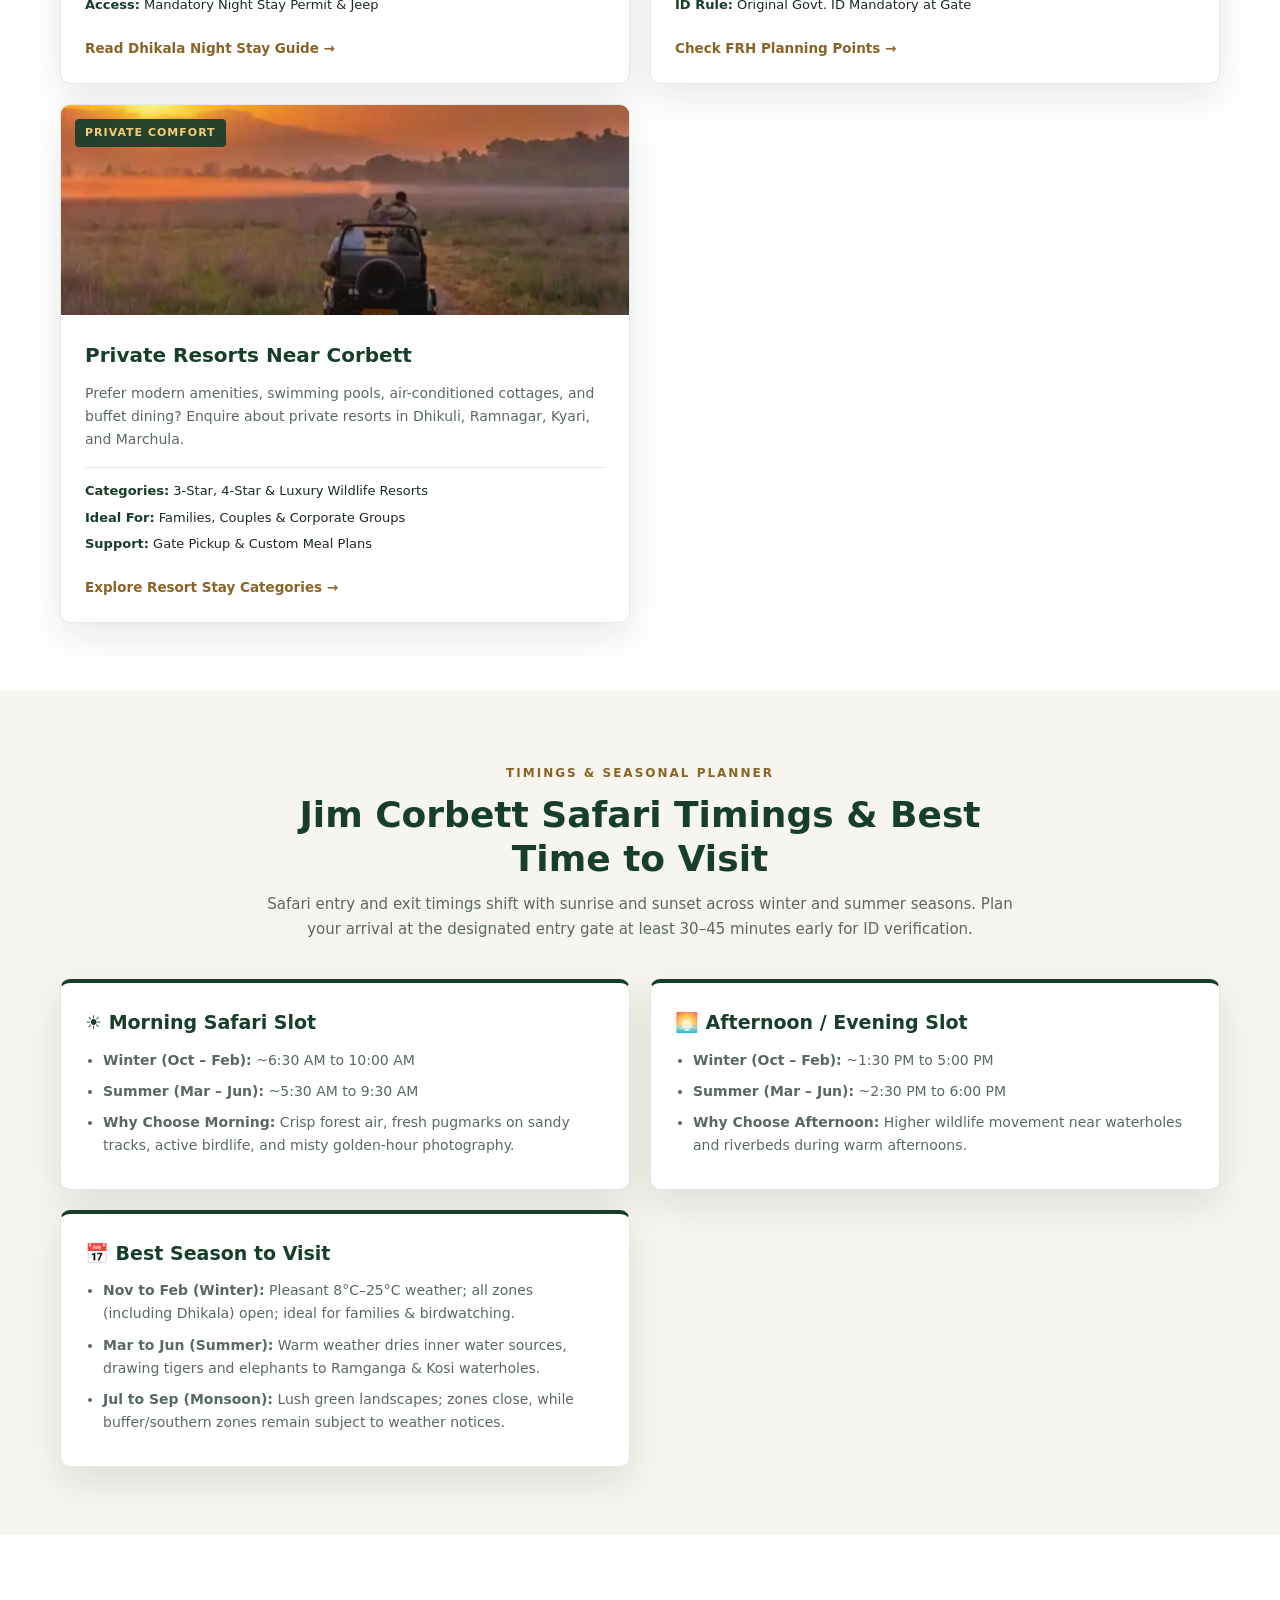
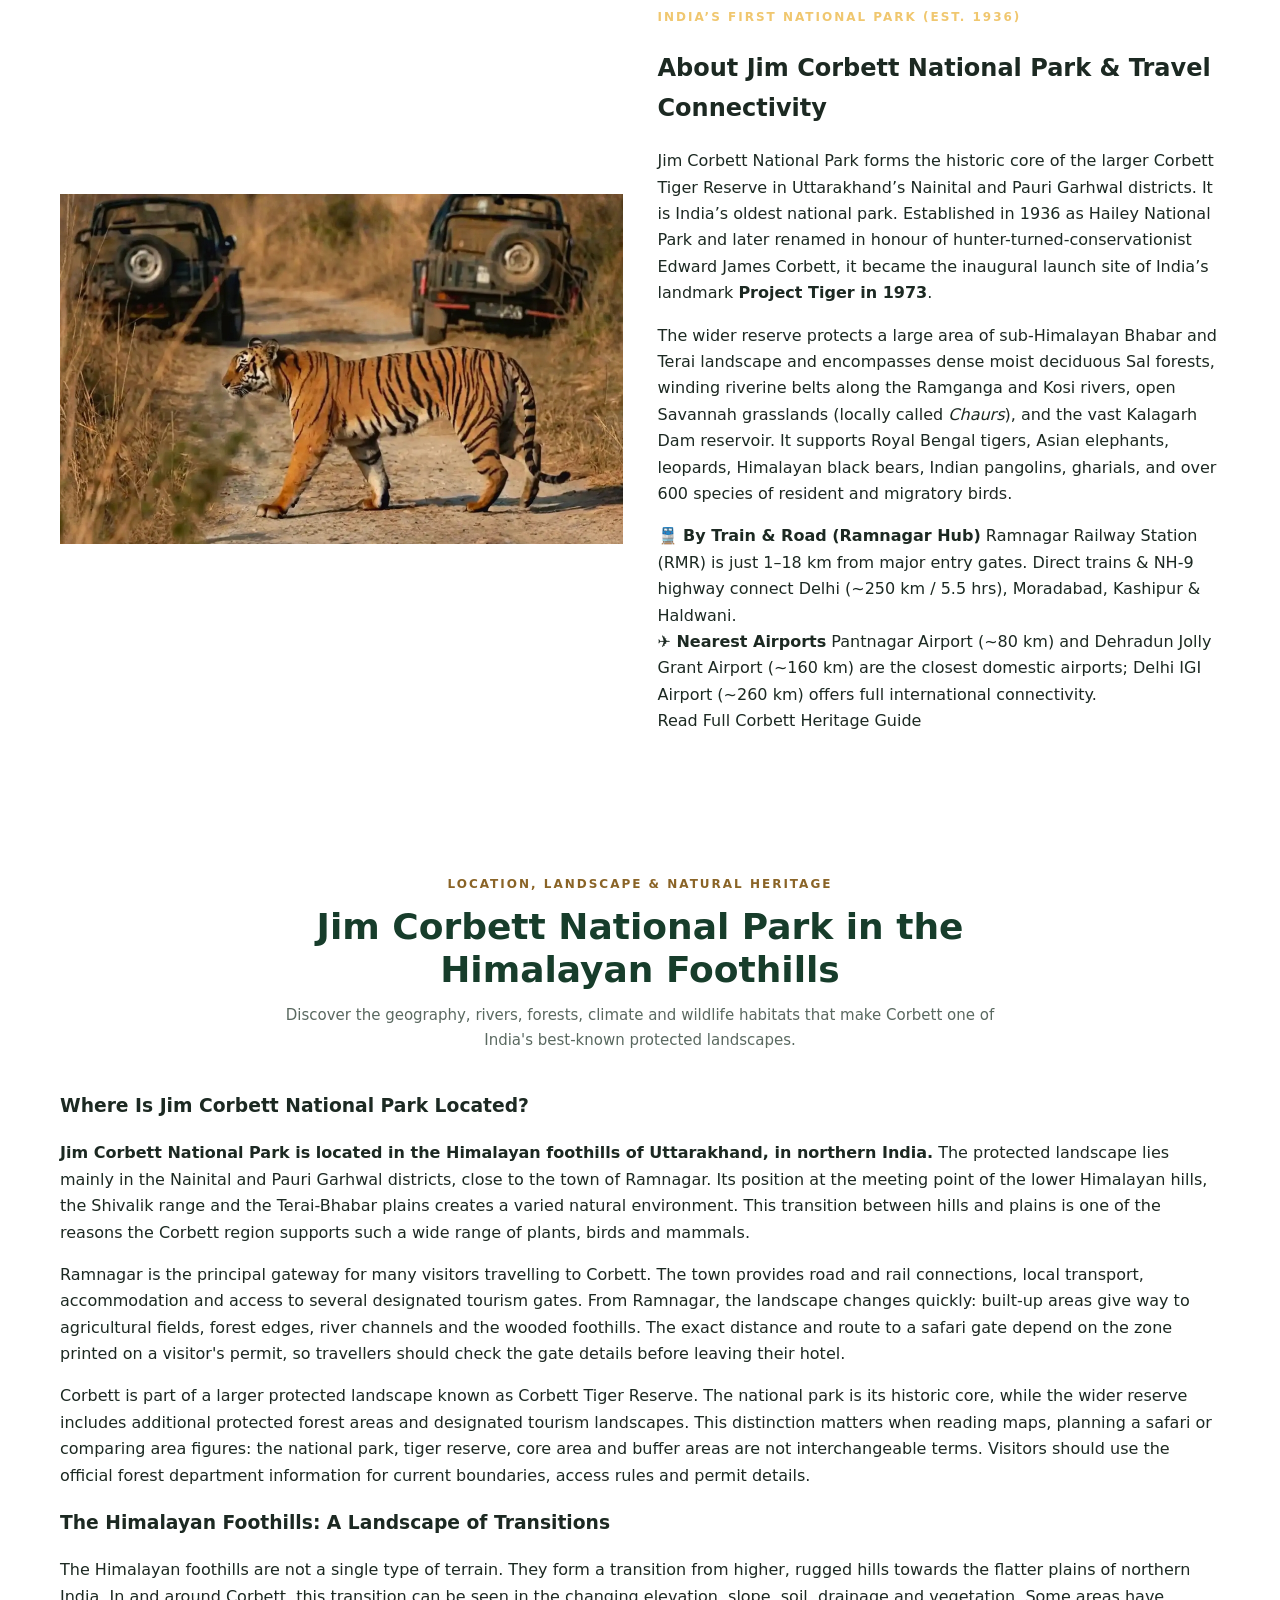
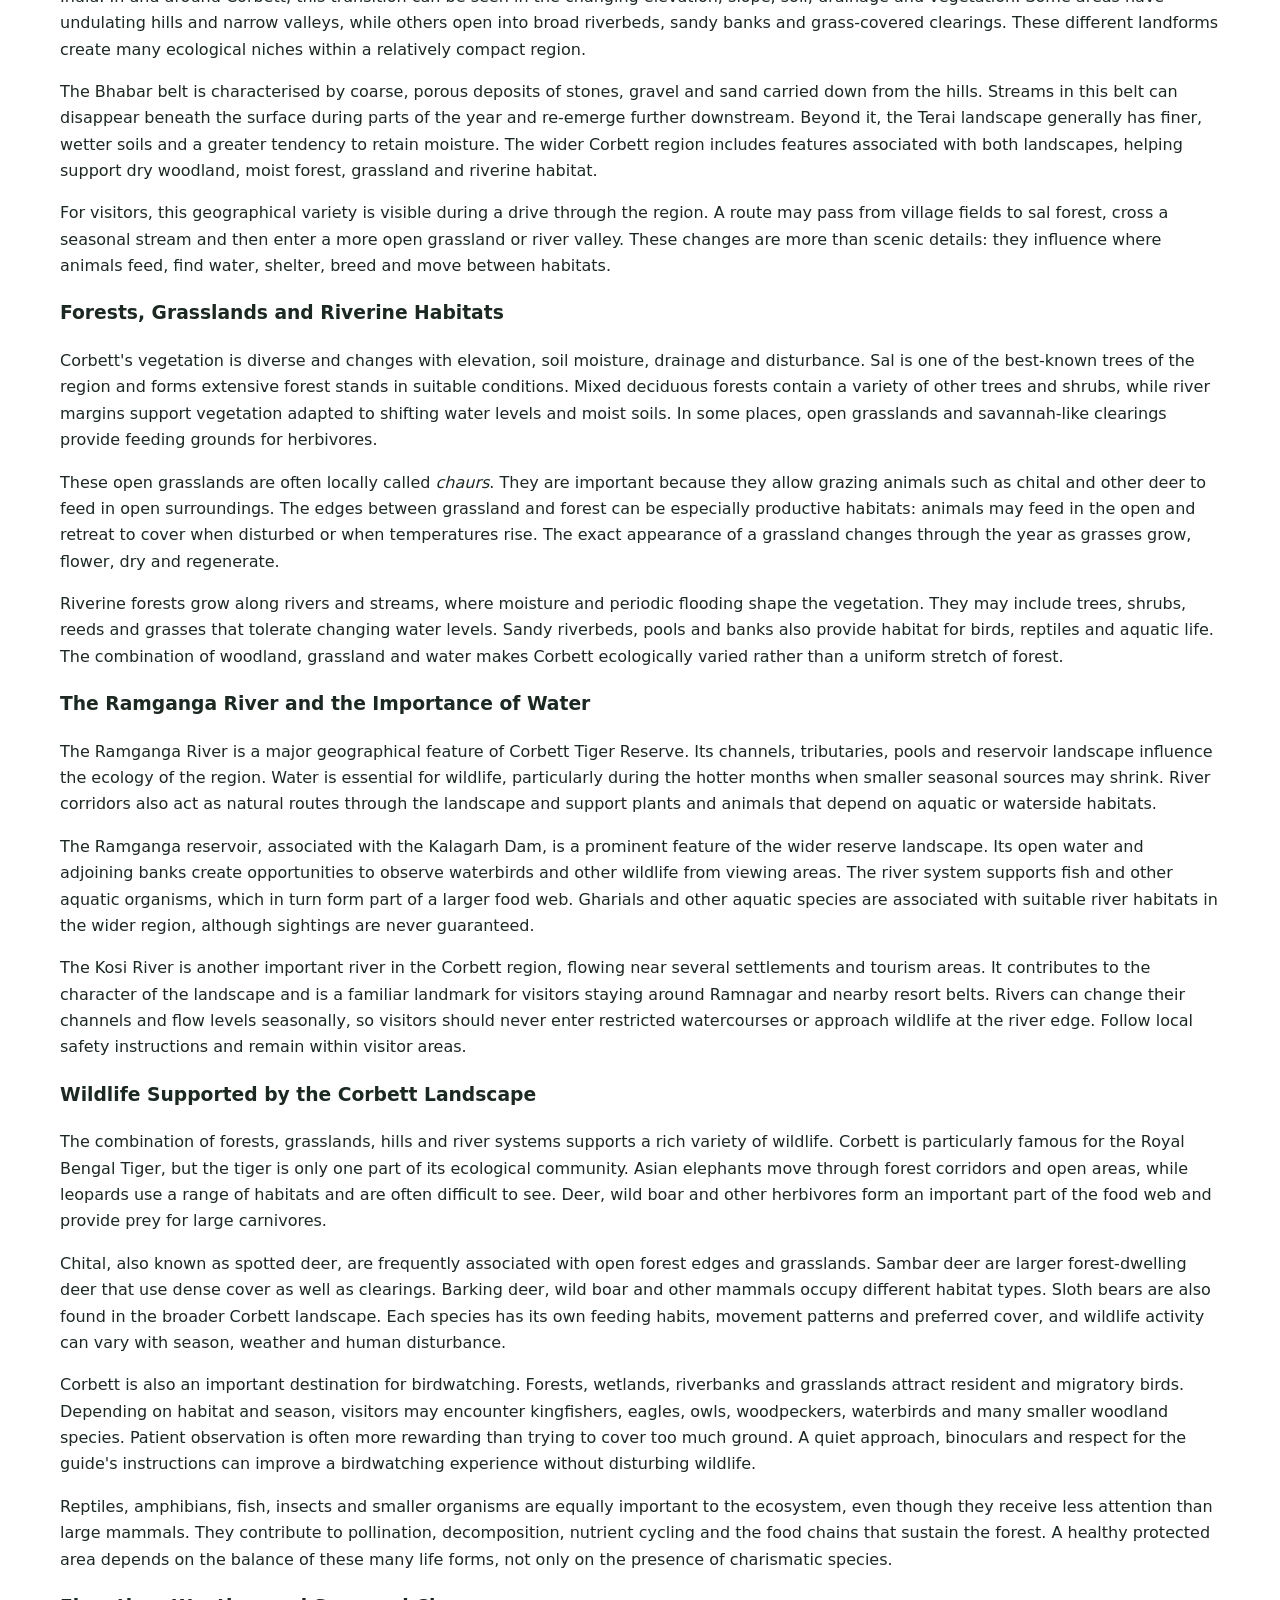
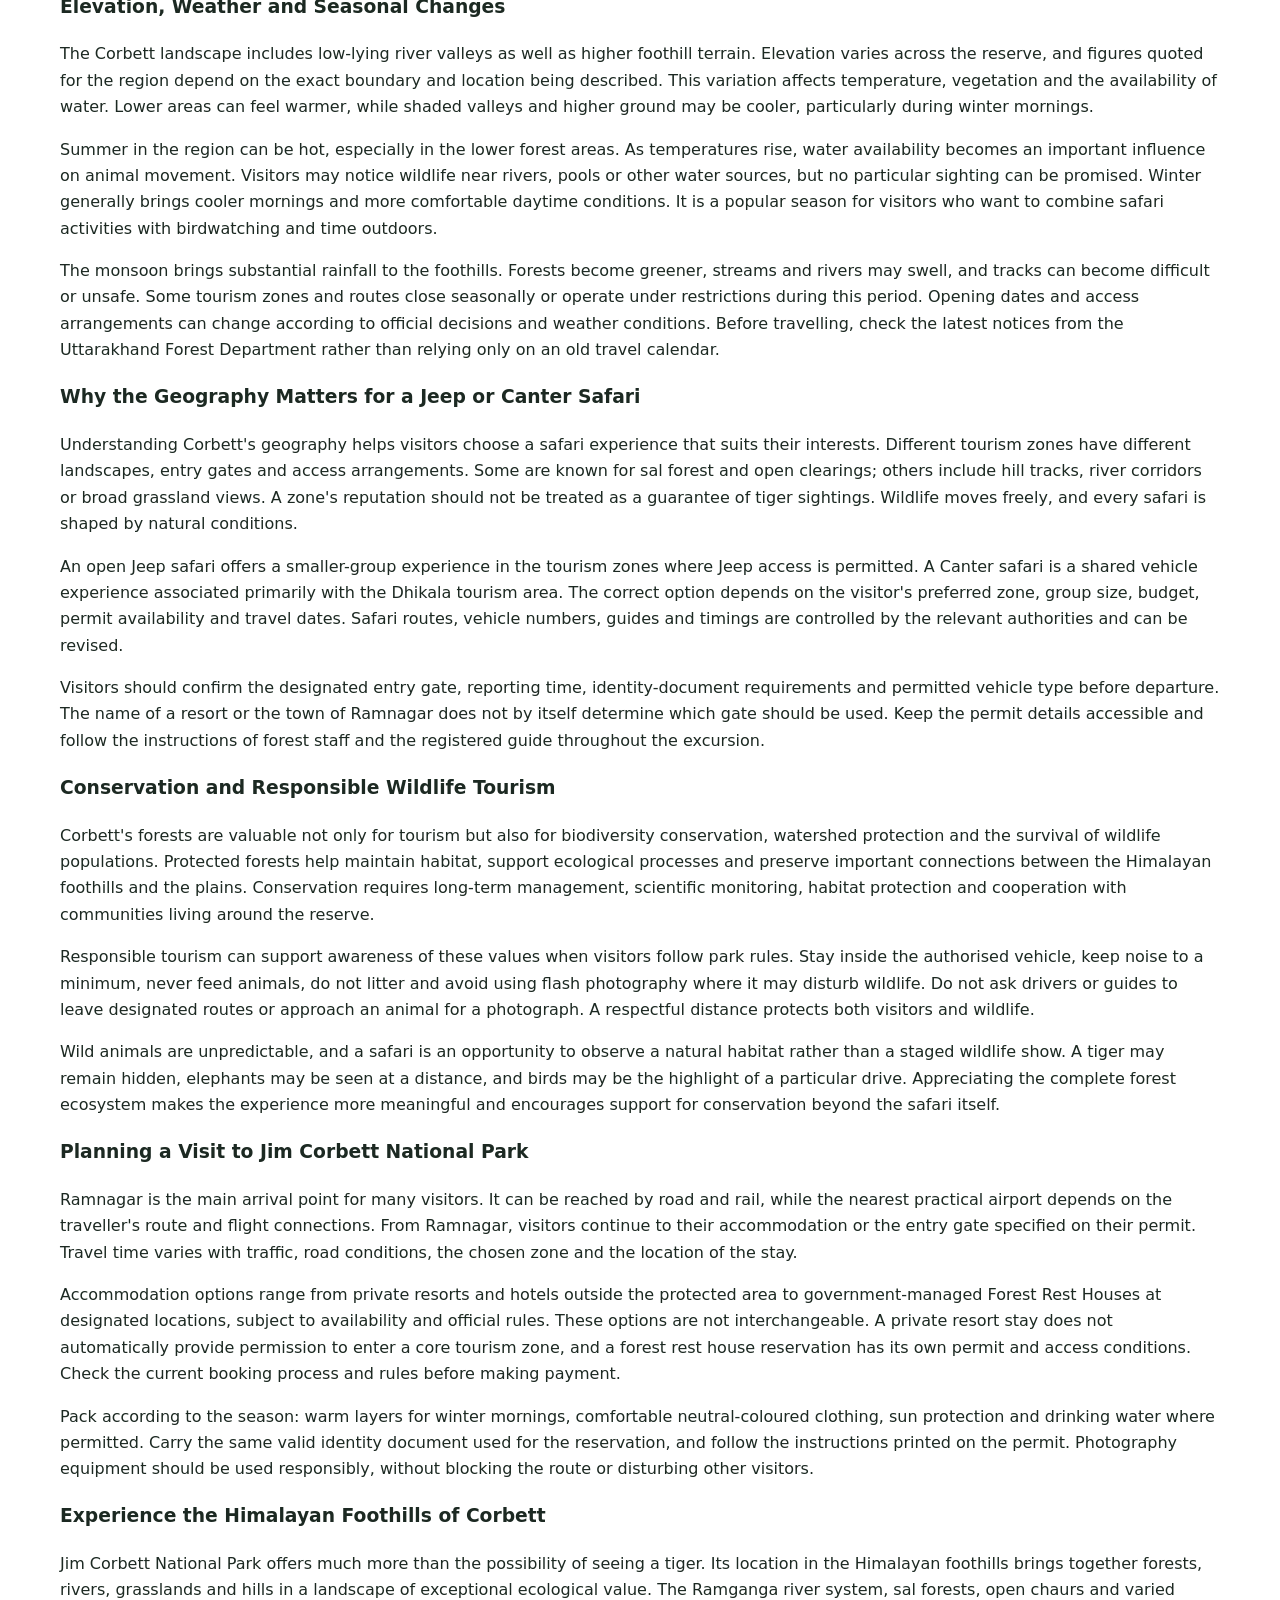
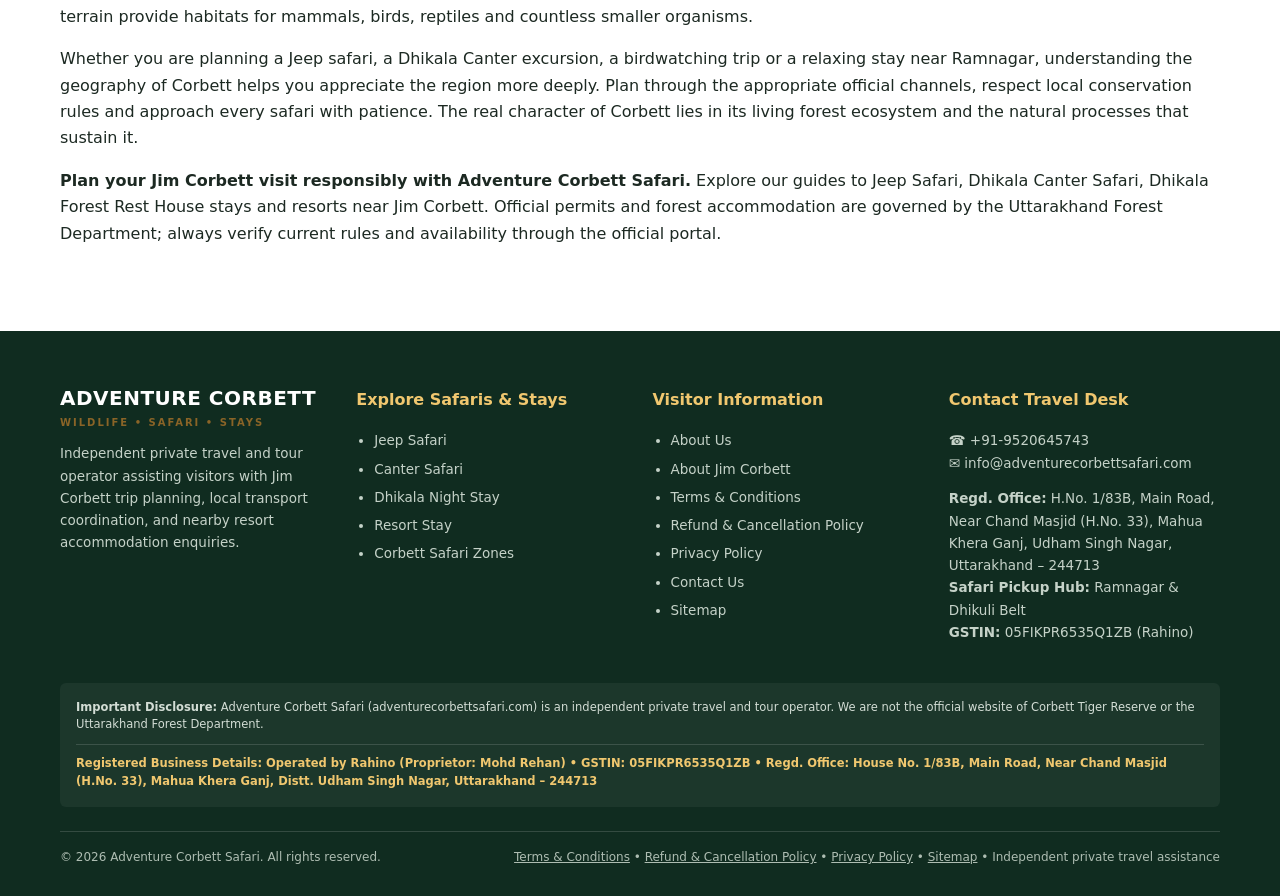
==== commit 9cb399f4: "Update disclosure statement in footer" ====
--- a/index.html
+++ b/index.html
@@ -673,7 +673,7 @@
     </div>
 
     <div class="footer-disclosure">
-      <strong>Important Disclosure:</strong> Adventure Corbett Safari (adventurecorbettsafari.com) is a private tour operator. This is not a the official website of Corbett Tiger Reserve. The official portal is corbettgov.org. We provide travel planning, private vehicle/transfer coordination and accommodation enquiry assistance only, subject to applicable rules and availability.
+      <strong>Important Disclosure:</strong> Adventure Corbett Safari (adventurecorbettsafari.com) is an independent private travel and tour operator. We are not the official website of Corbett Tiger Reserve or the Uttarakhand Forest Department.
     </div>
 
     <div class="footer-bottom">
--- a/assets/style.css
+++ b/assets/style.css
@@ -2367,7 +2367,7 @@
 
 /* Moving legal / business-status disclaimer */
 .site-header::before {
-  content: "NOTICE: We are an private tour operator. Our package charges cover private Gypsy rental, authorized driver and local trip coordination only.";
+  content: "NOTICE: We are an private tour operator. Our package charges cover private Gypsy rental, authorized driver and local trip coordination only. the official portel is corbettgov.org";
   display: block;
   width: 100%;
   min-height: 30px;
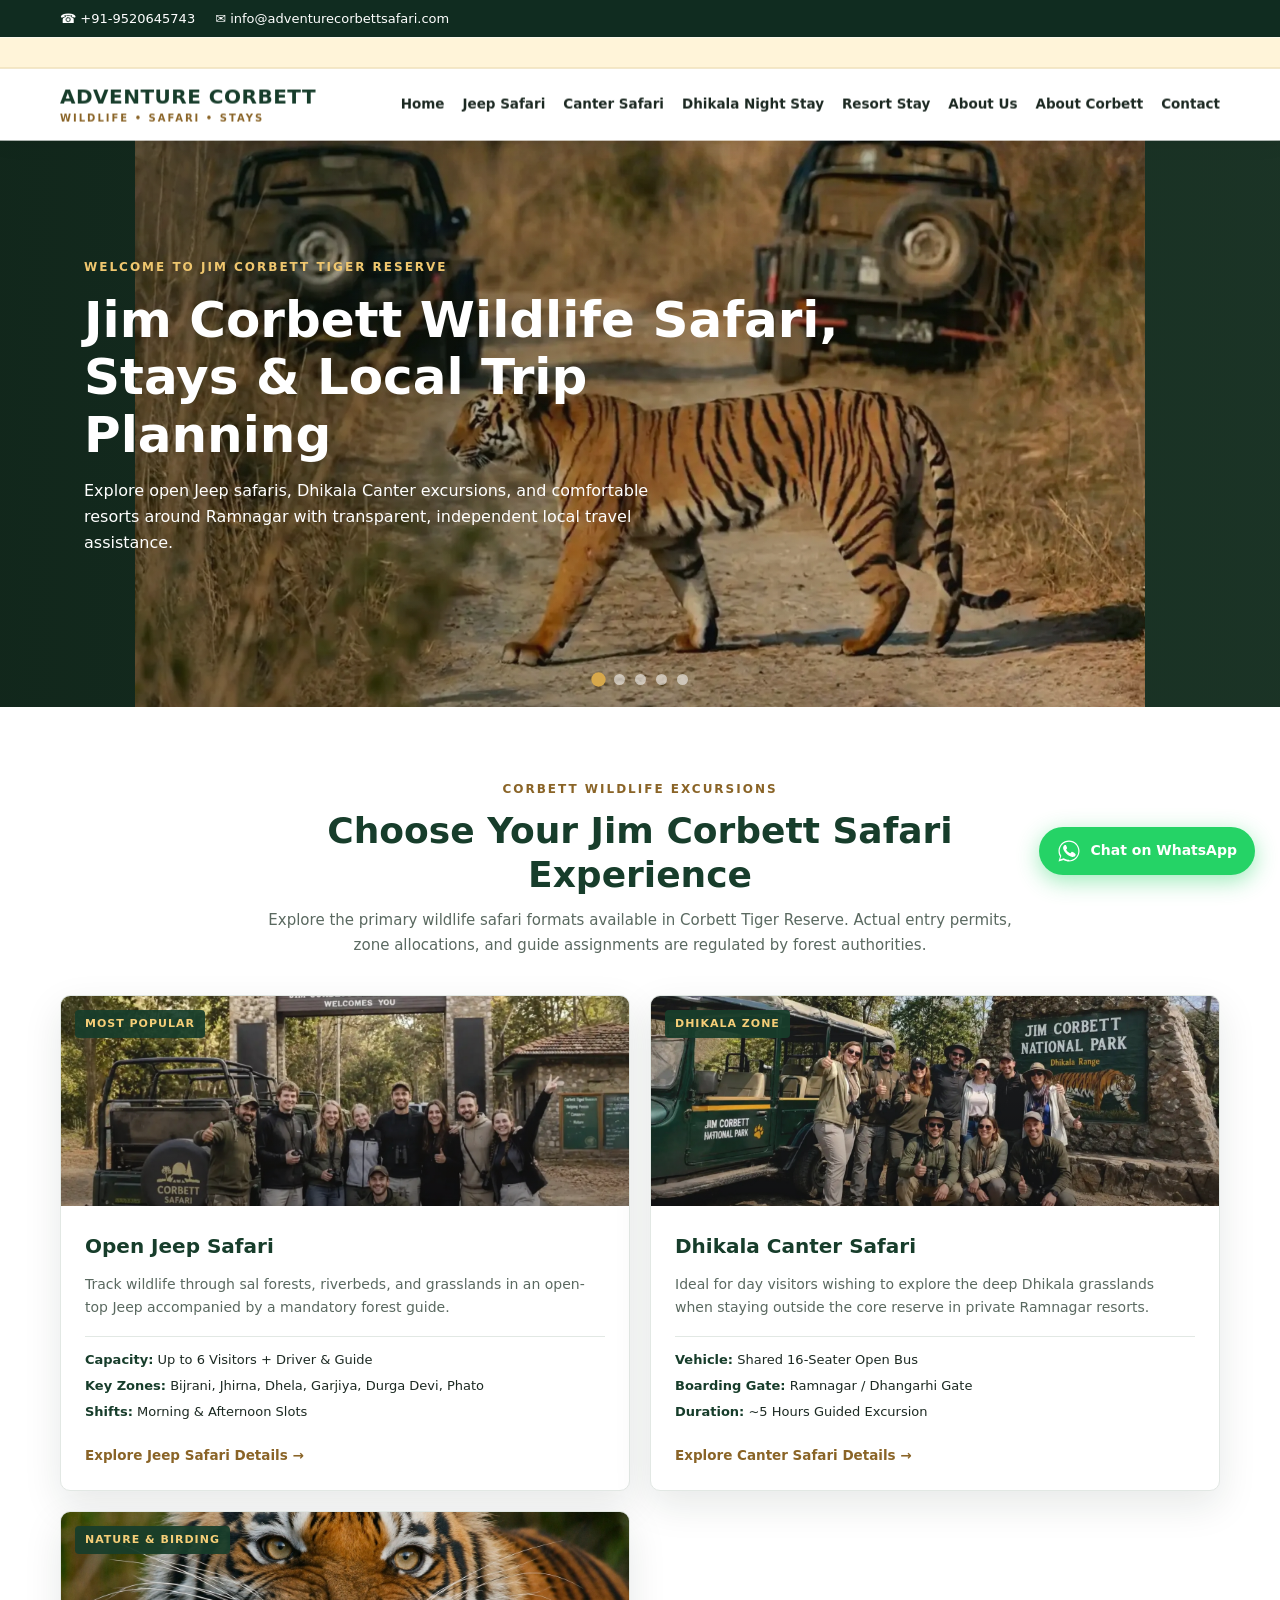
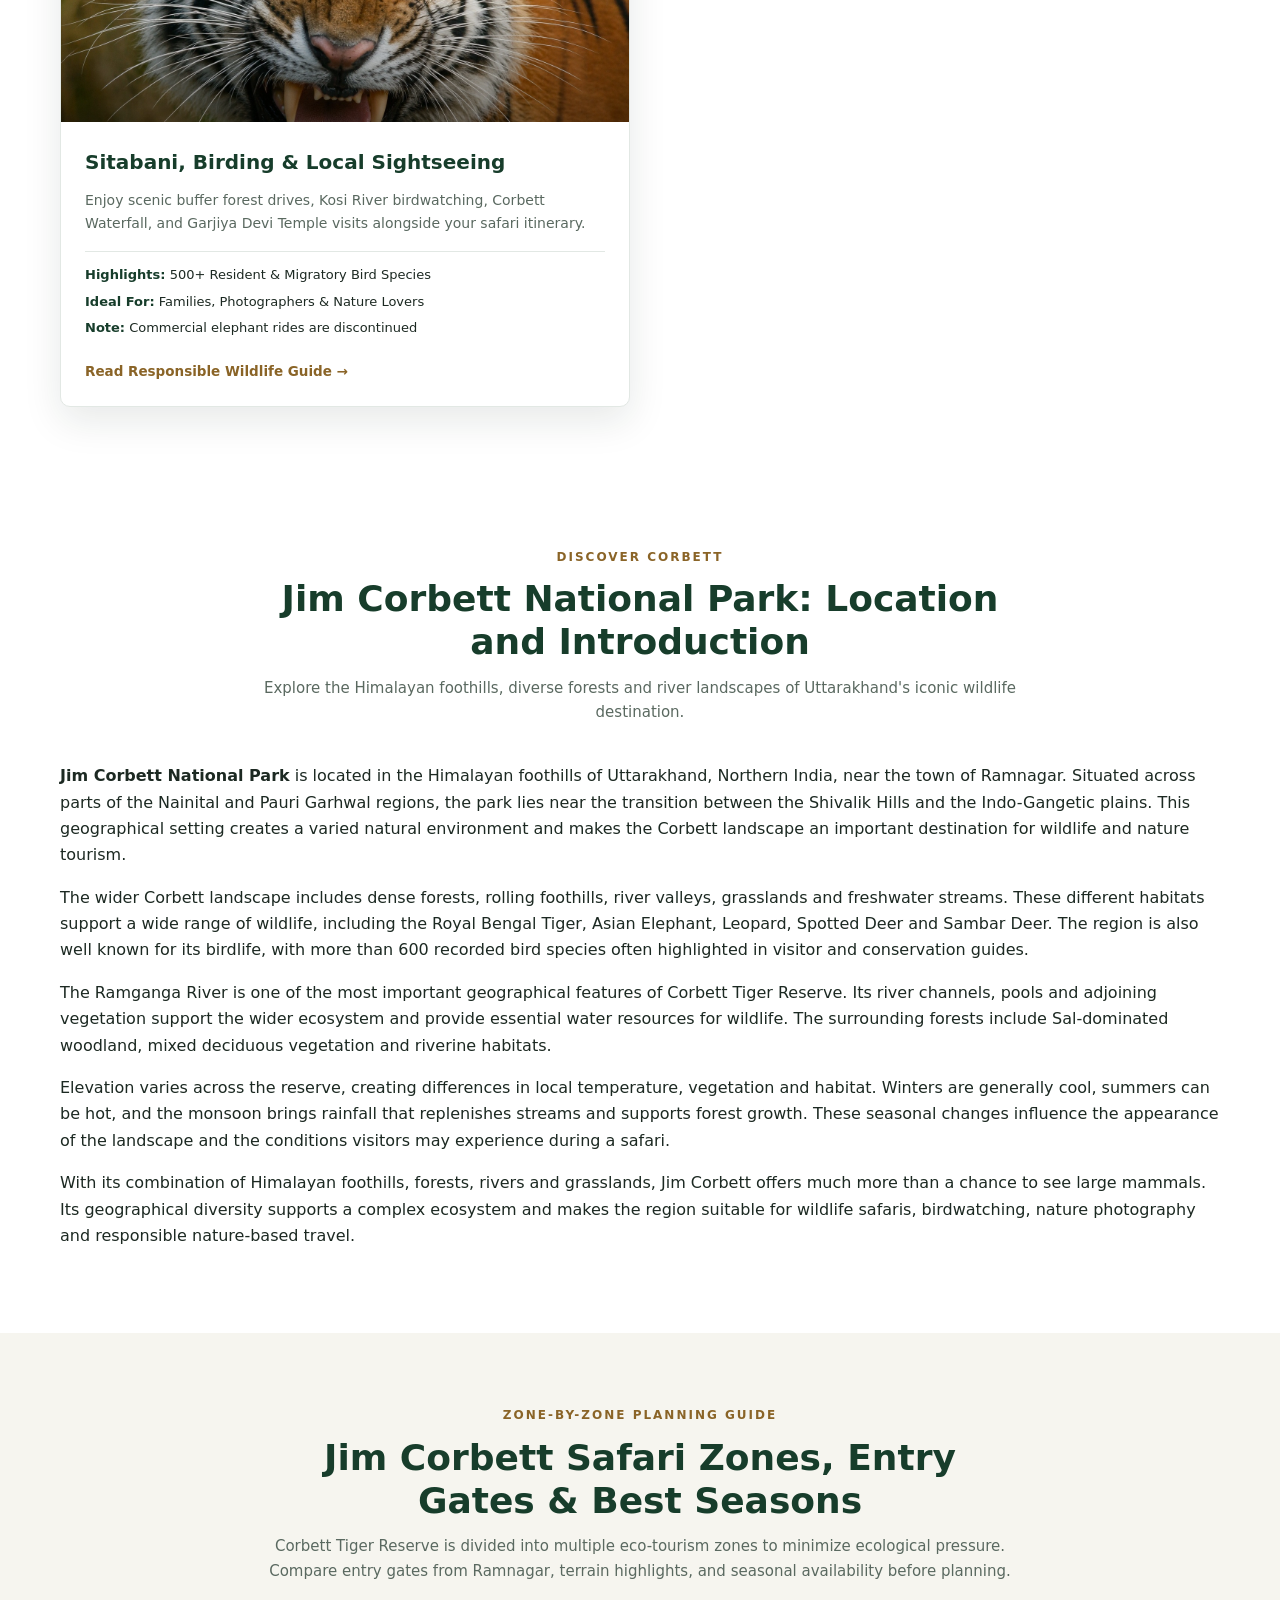
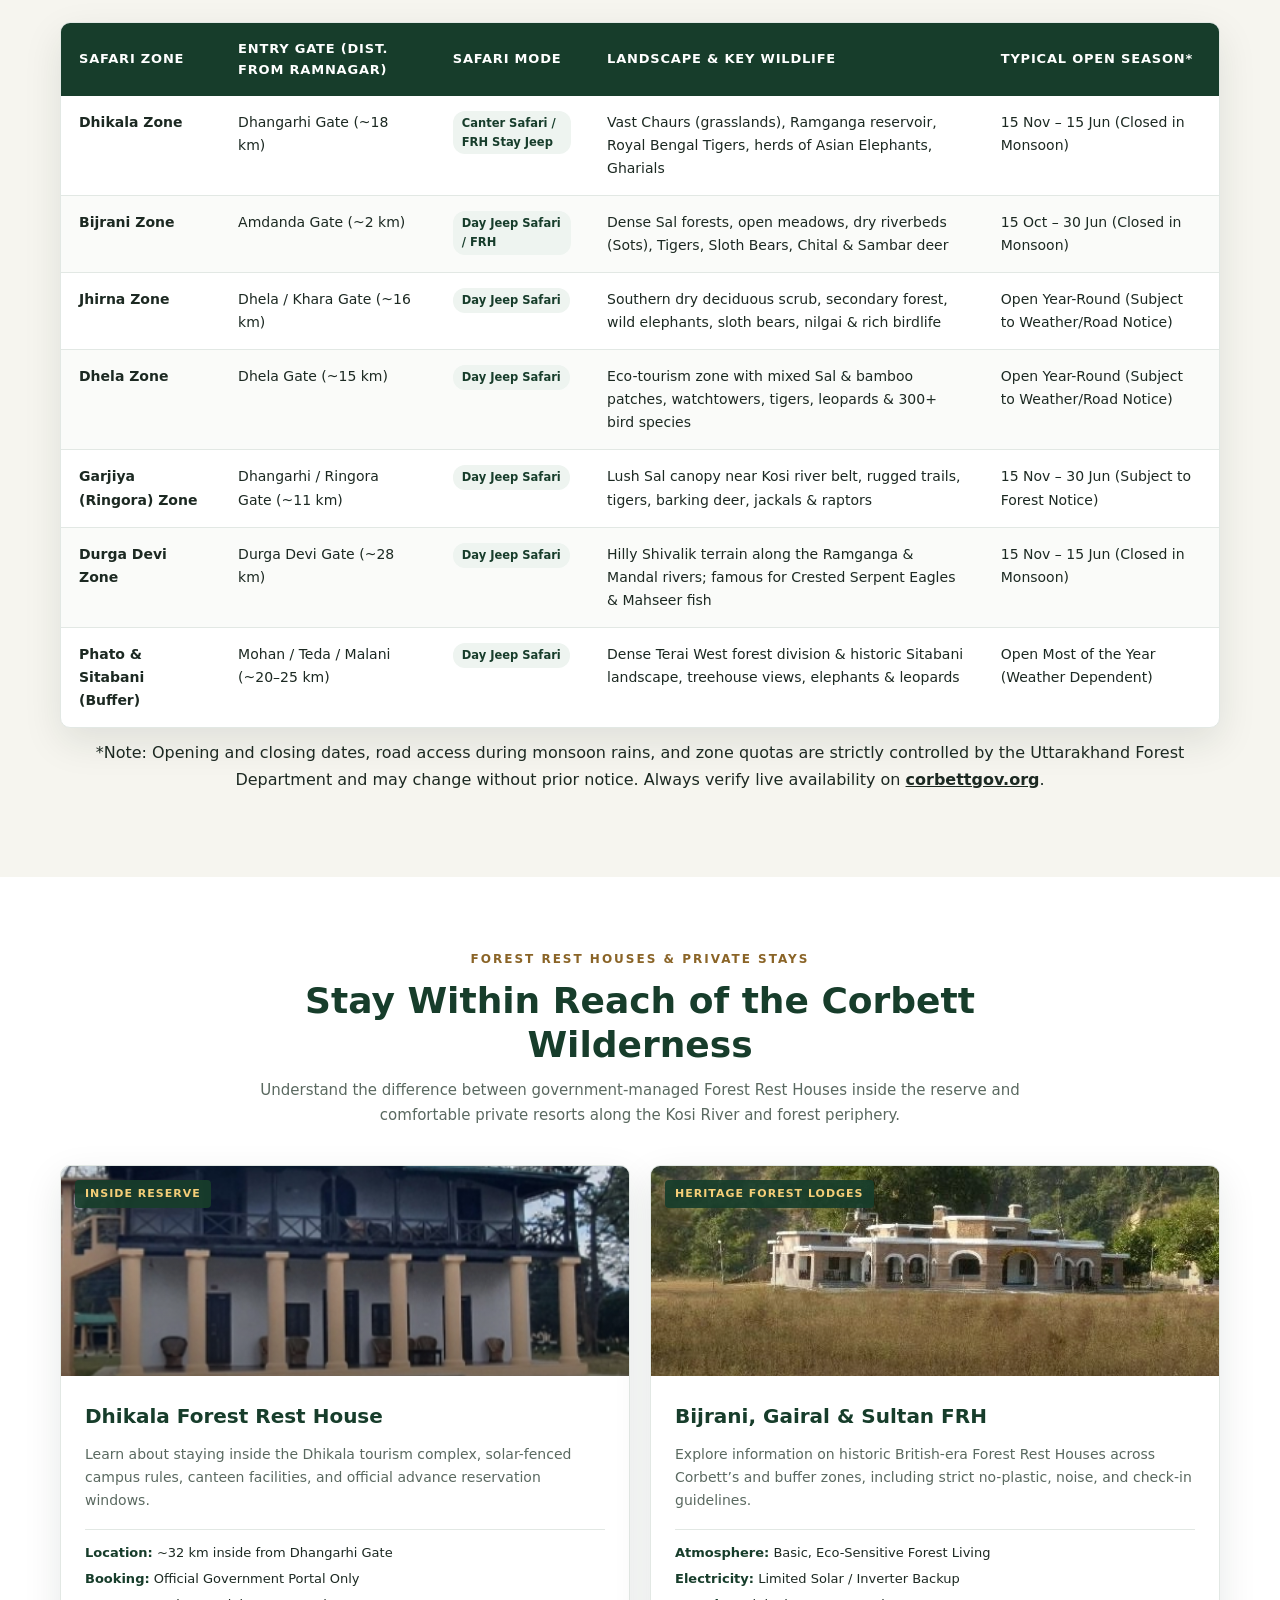
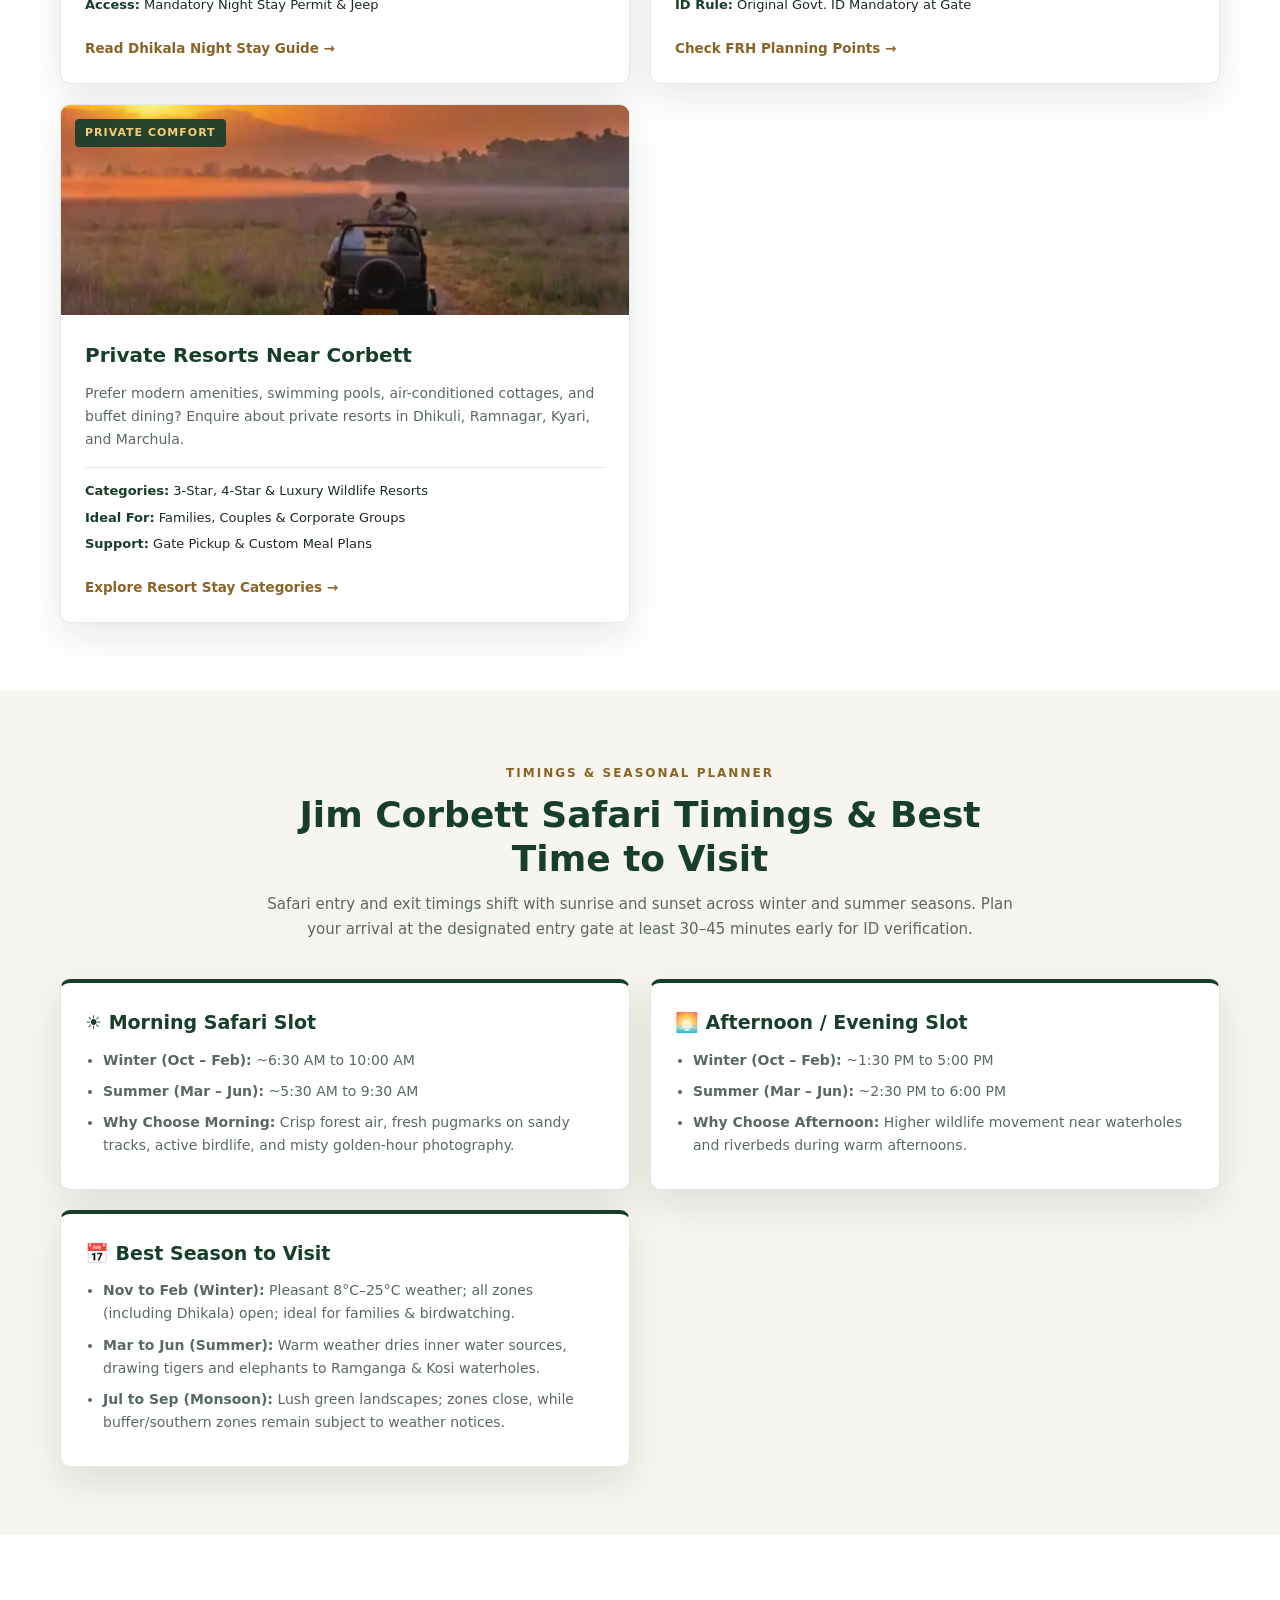
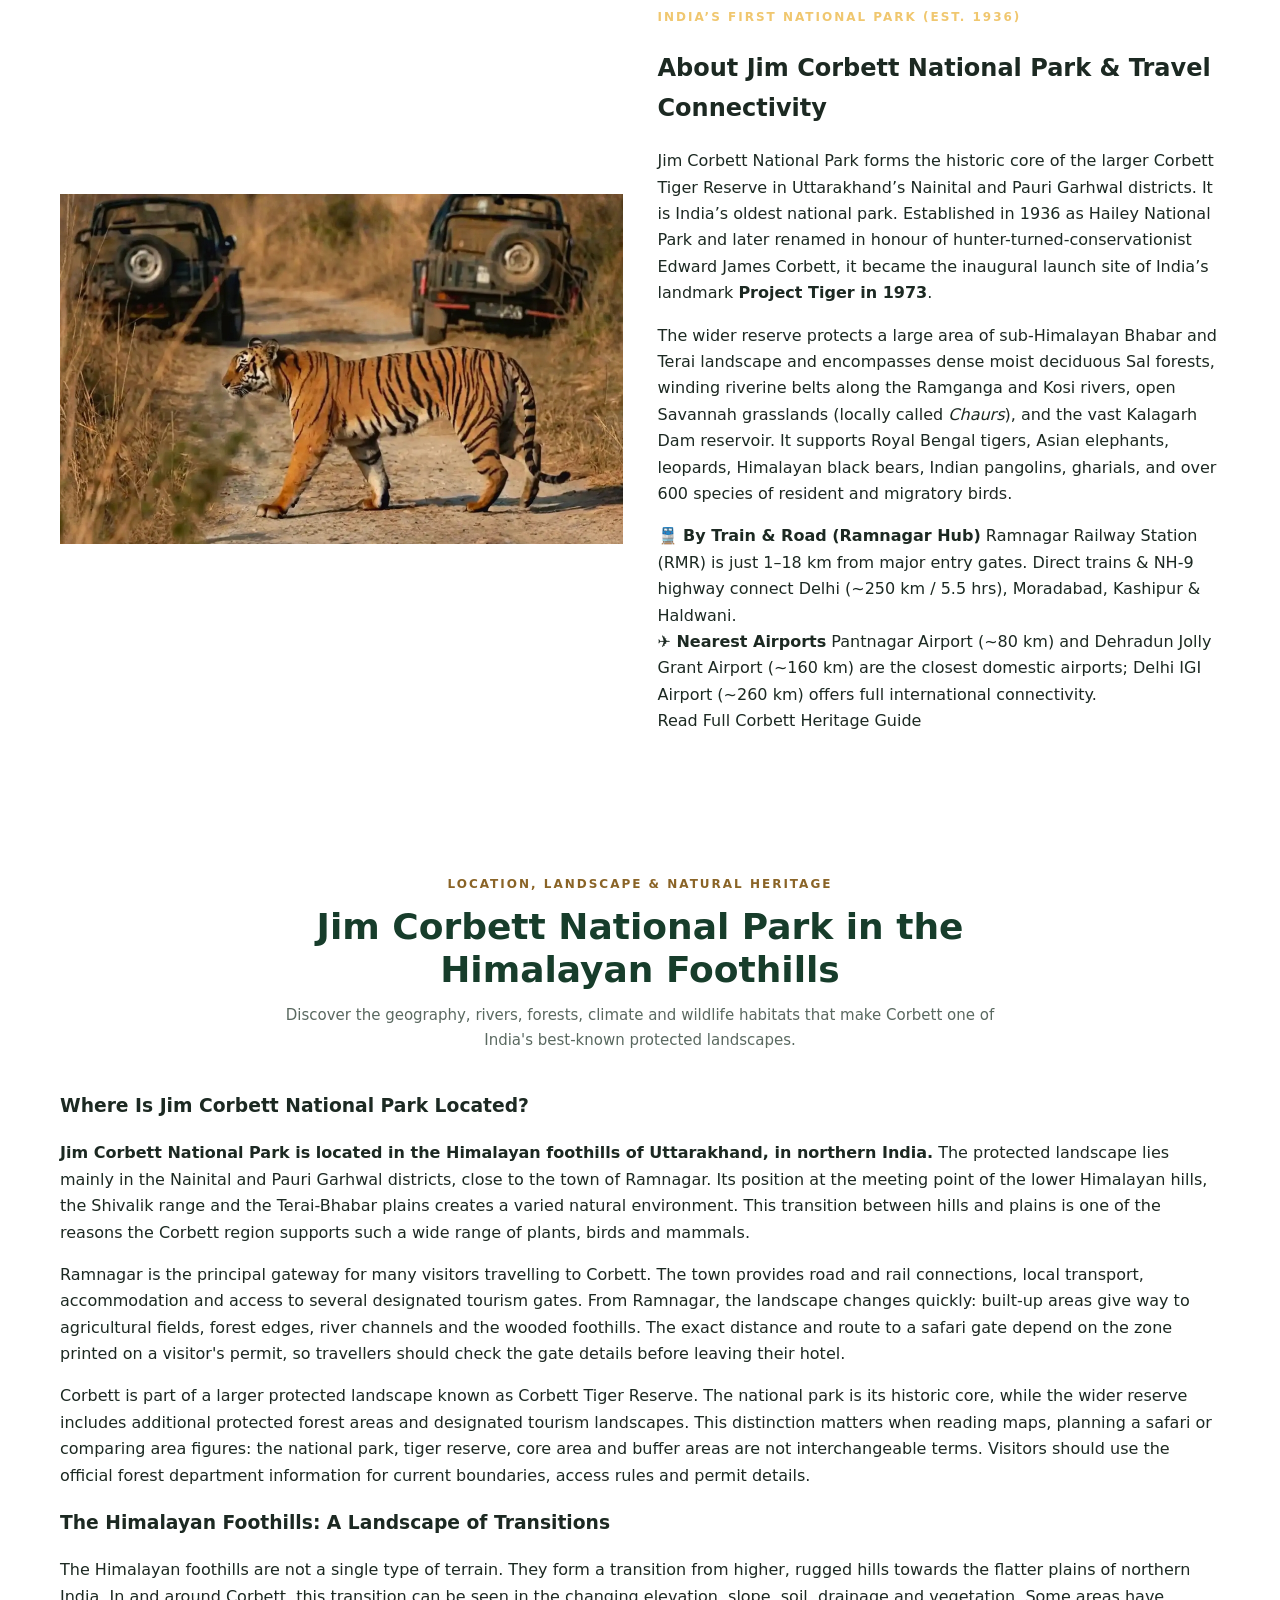
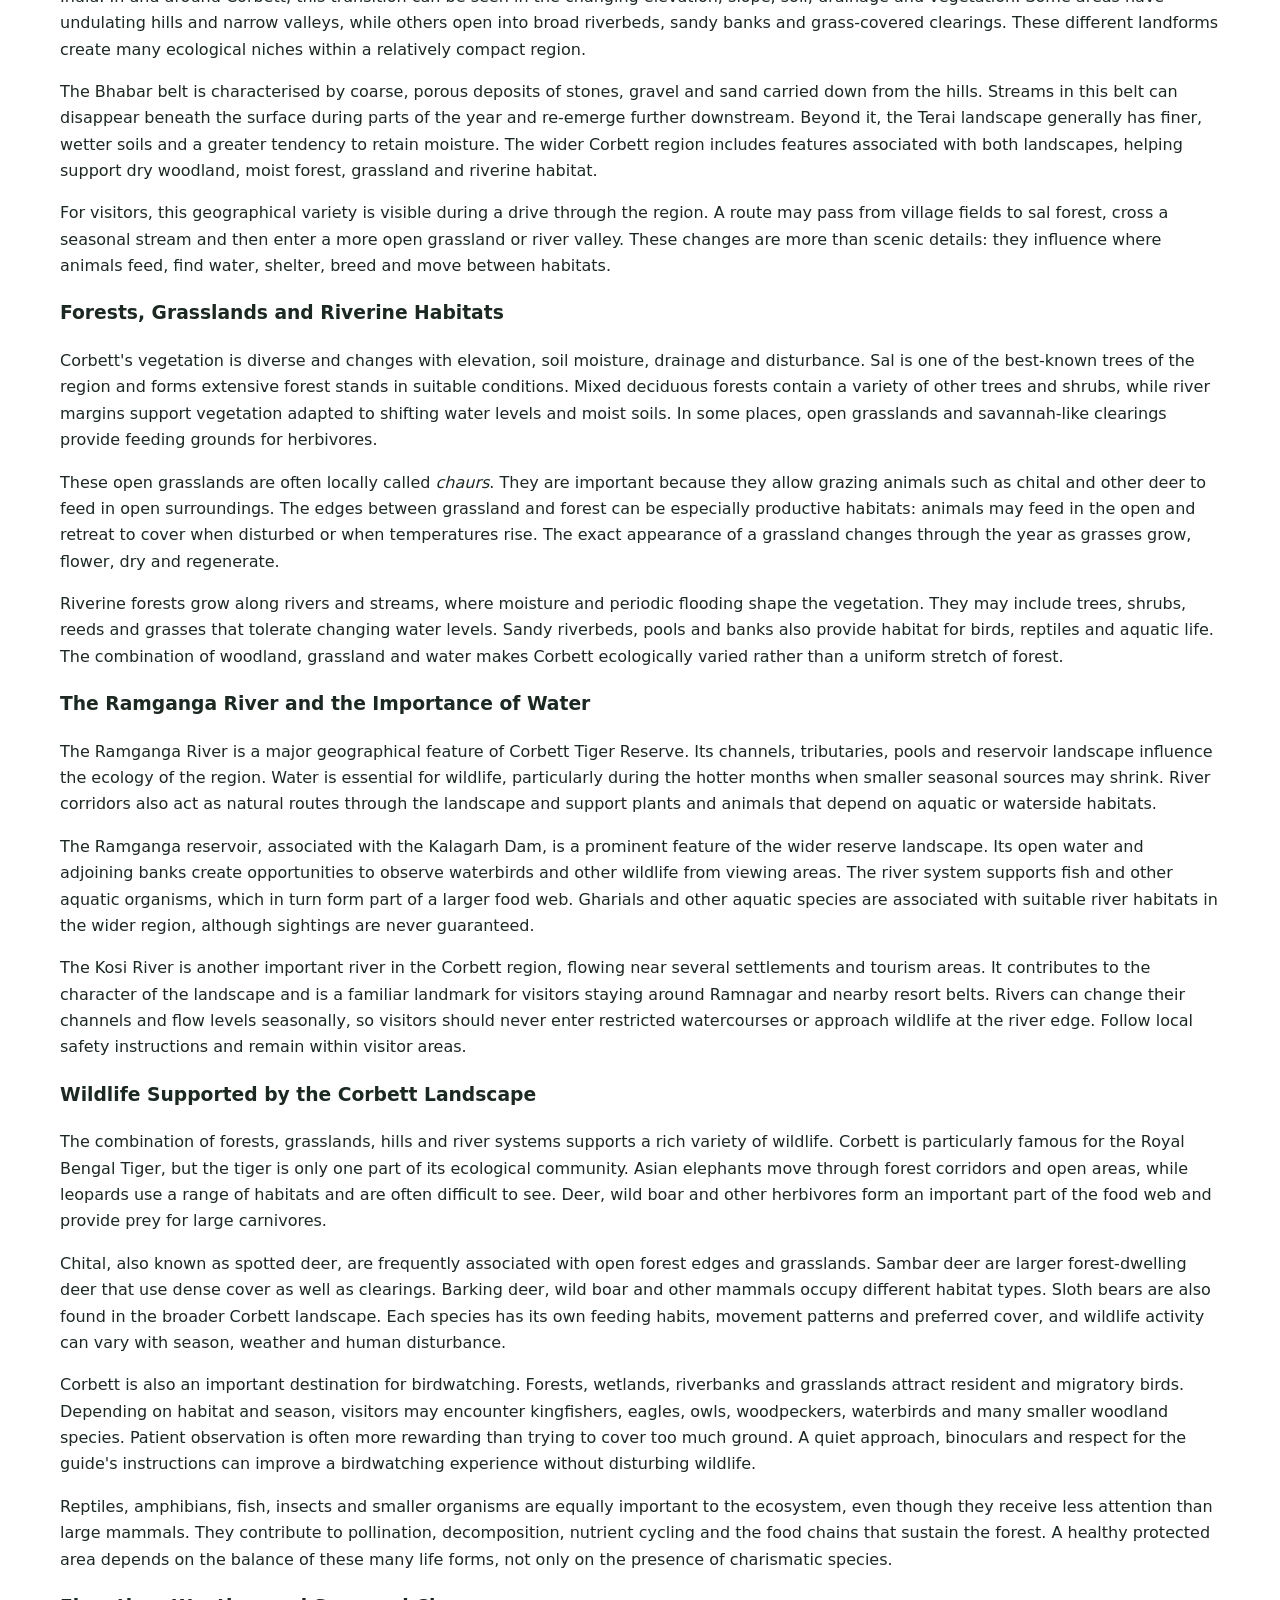
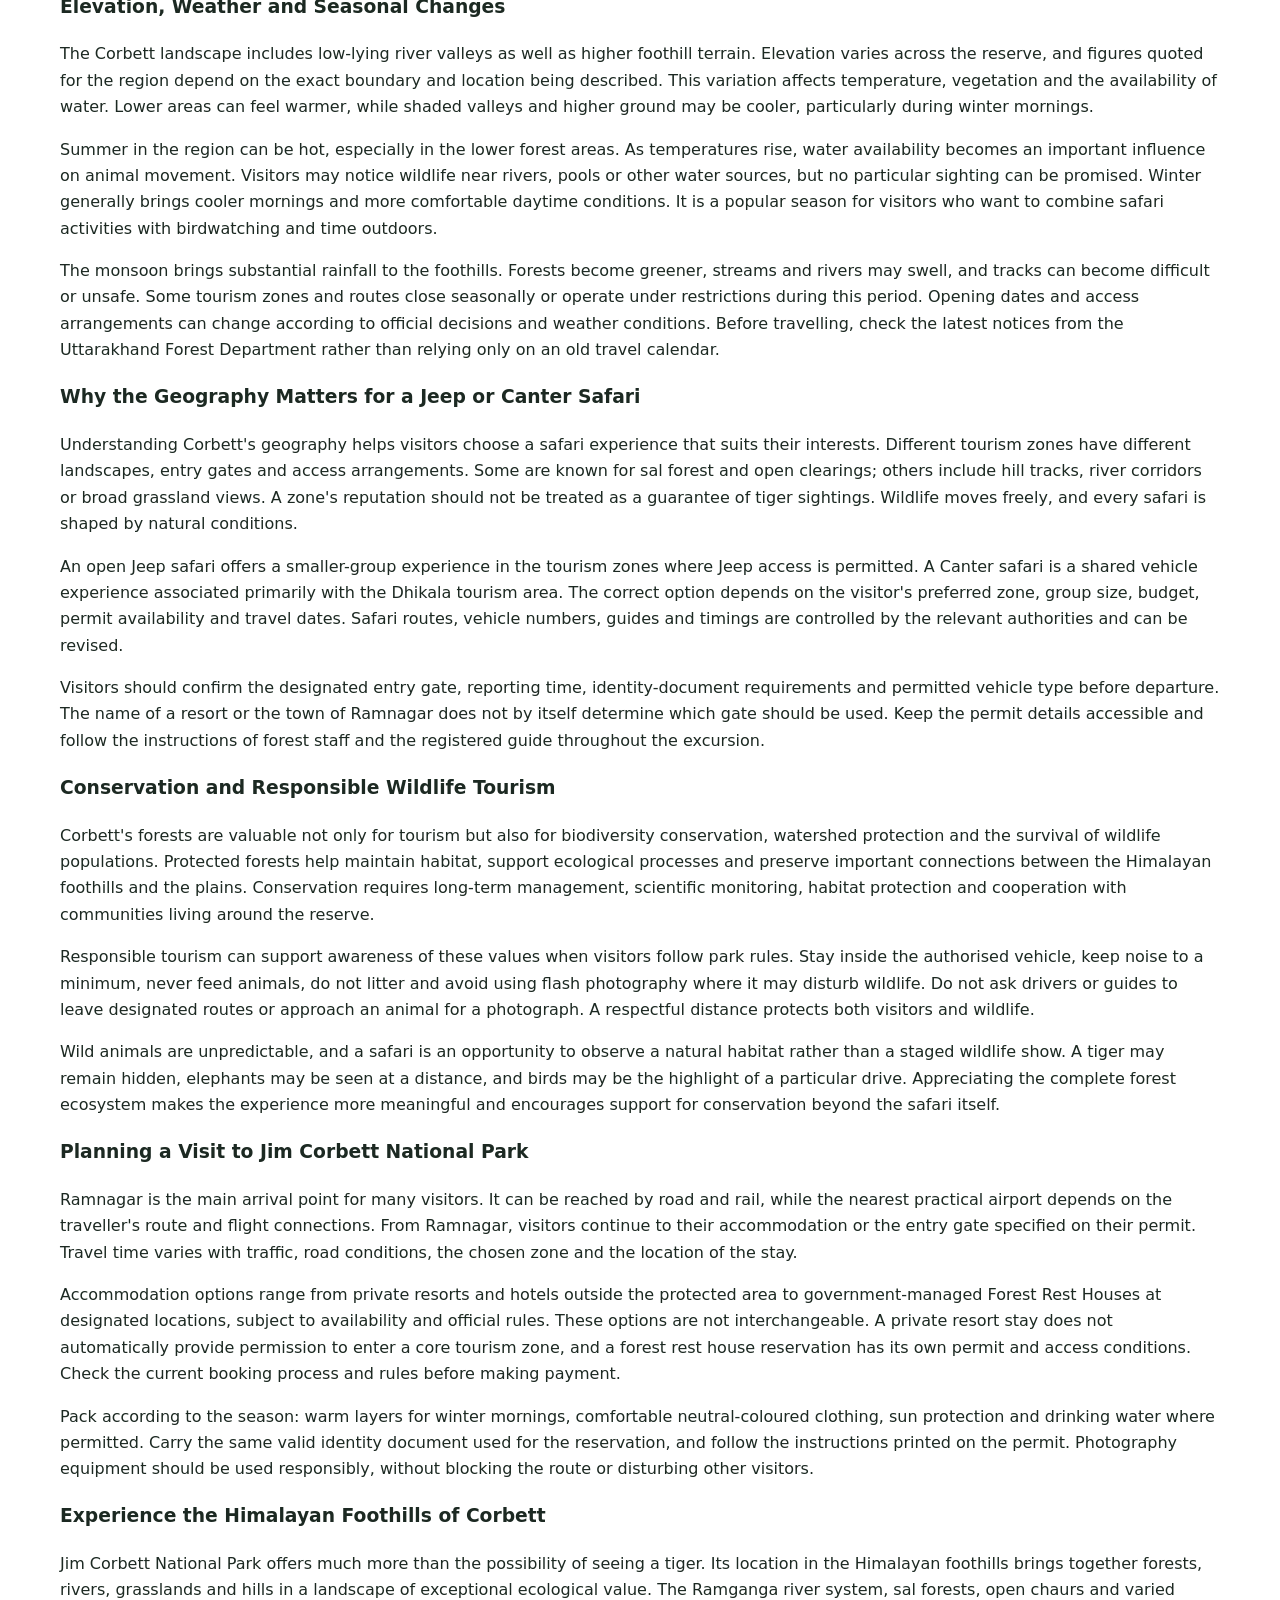
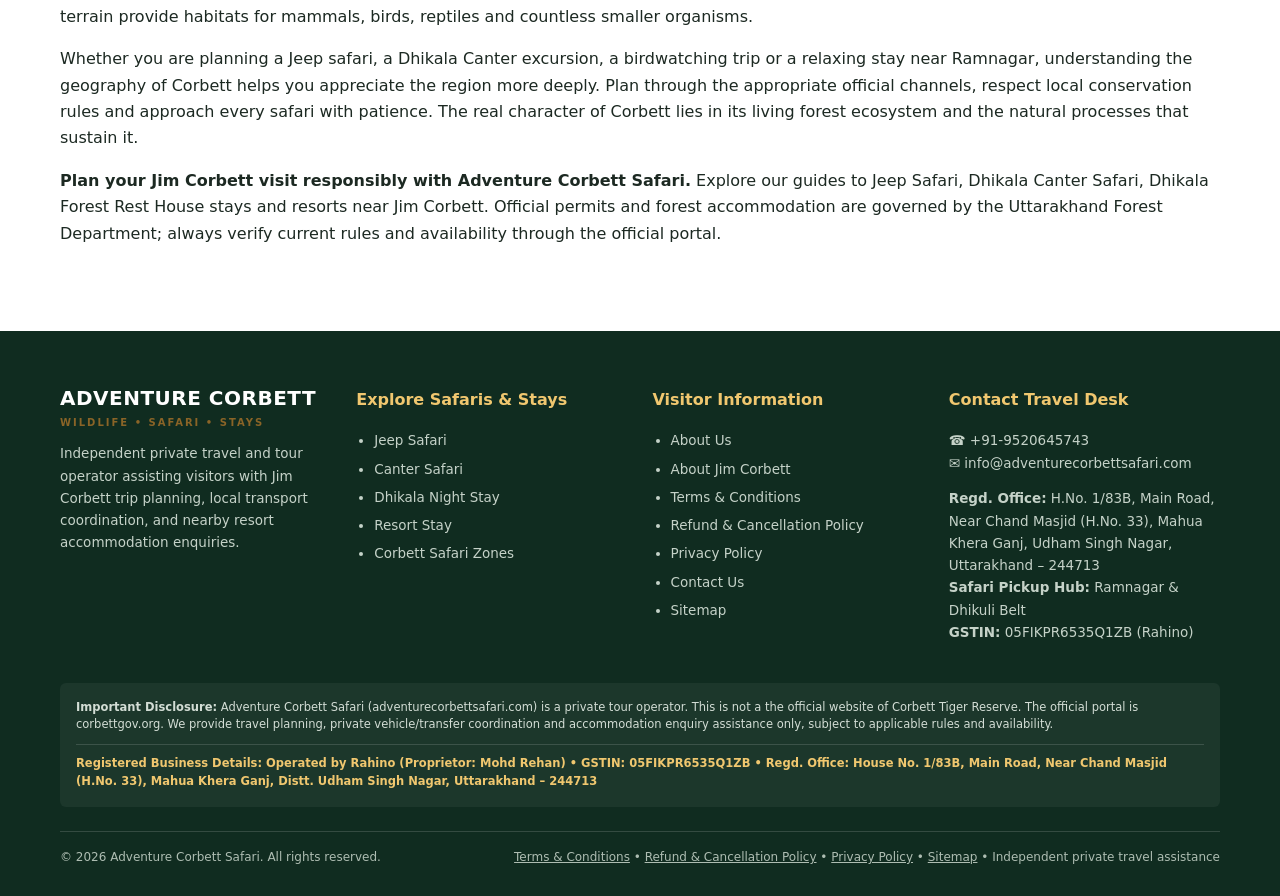
==== commit 233c7592: "Revise important disclosure in footer Updated the disclosure text to clarify the nature of the servi" ====
--- a/index.html
+++ b/index.html
@@ -673,8 +673,8 @@
     </div>
 
     <div class="footer-disclosure">
-      <strong>Important Disclosure:</strong> Adventure Corbett Safari (adventurecorbettsafari.com) is an independent private travel and tour operator. We are not the official website of Corbett Tiger Reserve or the Uttarakhand Forest Department.
-    </div>
+      <strong>Important Disclosure:</strong> Adventure Corbett Safari (adventurecorbettsafari.com) is a private tour operator. This is not a the official website of Corbett Tiger Reserve. The official portal is corbettgov.org. We provide travel planning, private vehicle/transfer coordination and accommodation enquiry assistance only, subject to applicable rules and availability.
+ </div>
 
     <div class="footer-bottom">
       <span>© 2026 Adventure Corbett Safari. All rights reserved.</span>
